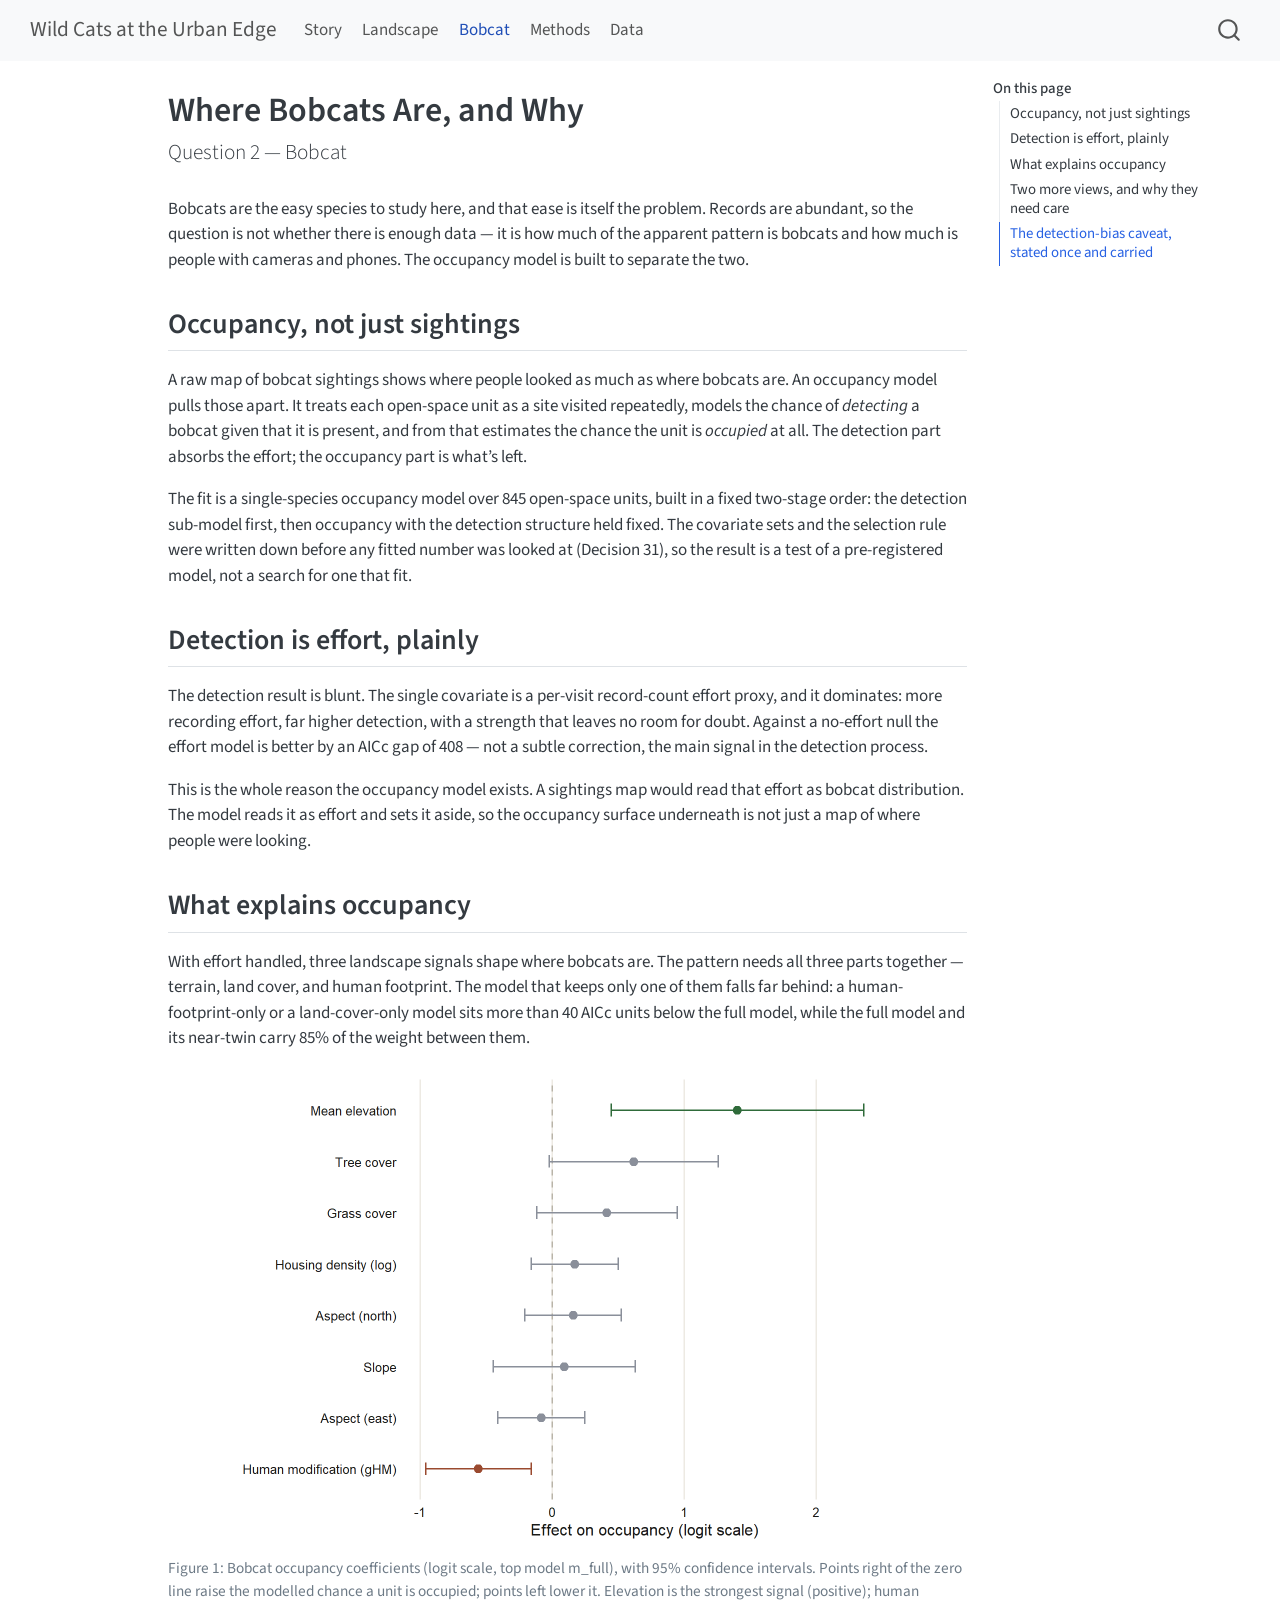
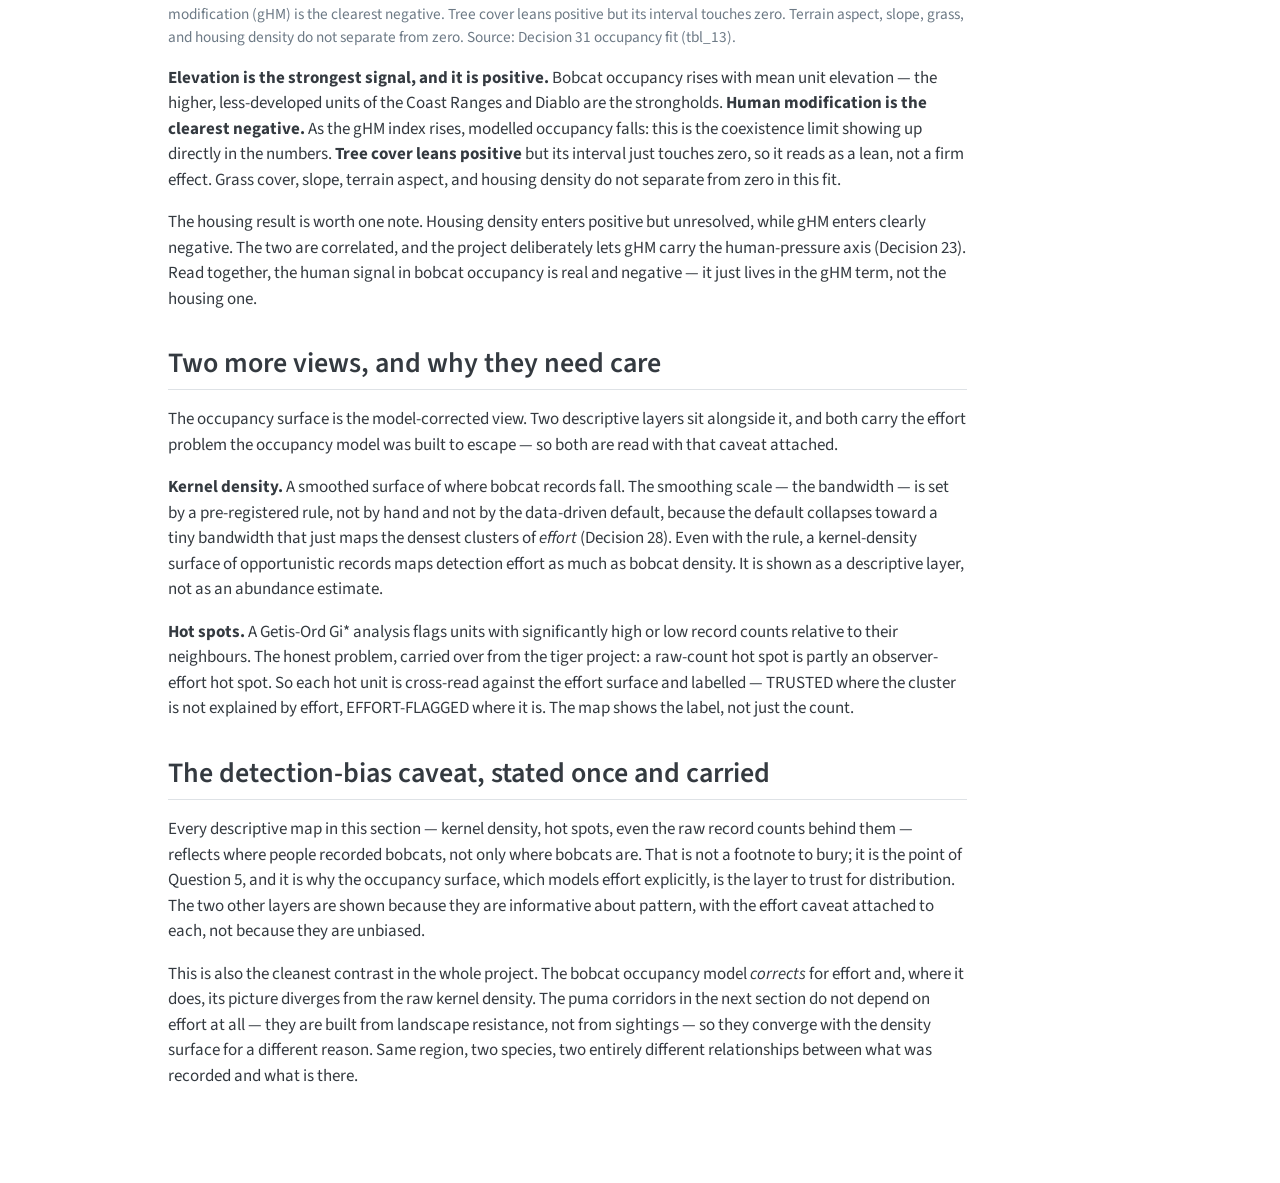
==== bobcat.html @ 411556c3 "Built site for gh-pages" ====
<!DOCTYPE html>
<html xmlns="http://www.w3.org/1999/xhtml" lang="en" xml:lang="en"><head>

<meta charset="utf-8">
<meta name="generator" content="quarto-1.10.18">

<meta name="viewport" content="width=device-width, initial-scale=1.0, user-scalable=yes">


<title>Where Bobcats Are, and Why – Wild Cats at the Urban Edge</title>
<style>
/* Default styles provided by pandoc.
** See https://pandoc.org/MANUAL.html#variables-for-html for config info.
*/
span.smallcaps{font-variant: small-caps;}
div.columns{display: flex; gap: 1.5em;}
div.column{flex: auto;}
@media screen {
div.columns{gap: min(4vw, 1.5em);}
div.column{overflow-x: auto;}
}
div.hanging-indent{margin-left: 1.5em; text-indent: -1.5em;}
ul.task-list{list-style: none;}
ul.task-list li input[type="checkbox"] {
  width: 0.8em;
  margin: 0 0.8em 0.2em -1em; /* quarto-specific, see https://github.com/quarto-dev/quarto-cli/issues/4556 */ 
  vertical-align: middle;
}
</style>


<script src="site_libs/quarto-nav/quarto-nav.js"></script>
<script src="site_libs/quarto-nav/headroom.min.js"></script>
<script src="site_libs/clipboard/clipboard.min.js"></script>
<script src="site_libs/quarto-search/autocomplete.umd.js"></script>
<script src="site_libs/quarto-search/fuse.min.js"></script>
<script src="site_libs/quarto-search/quarto-search.js"></script>
<meta name="quarto:offset" content="./">
<script src="site_libs/quarto-html/quarto.js" type="module"></script>
<script src="site_libs/quarto-html/tabsets/tabsets.js" type="module"></script>
<script src="site_libs/quarto-html/popper.min.js"></script>
<script src="site_libs/quarto-html/tippy.umd.min.js"></script>
<script src="site_libs/quarto-html/anchor.min.js"></script>
<link href="site_libs/quarto-html/tippy.css" rel="stylesheet">
<link href="site_libs/quarto-html/quarto-syntax-highlighting-64a204ab8560d761af7679ceaba22944.css" rel="stylesheet" id="quarto-text-highlighting-styles">
<script src="site_libs/bootstrap/bootstrap.min.js"></script>
<link href="site_libs/bootstrap/bootstrap-icons.css" rel="stylesheet">
<link href="site_libs/bootstrap/bootstrap-e3adbaa939bcd423dddc8c8a834270b4.min.css" rel="stylesheet" append-hash="true" id="quarto-bootstrap" data-mode="light">
<script id="quarto-search-options" type="application/json">{
  "location": "navbar",
  "copy-button": false,
  "collapse-after": 3,
  "panel-placement": "end",
  "type": "overlay",
  "limit": 50,
  "keyboard-shortcut": [
    "f",
    "/",
    "s"
  ],
  "show-item-context": false,
  "language": {
    "search-no-results-text": "No results",
    "search-matching-documents-text": "matching documents",
    "search-copy-link-title": "Copy link to search",
    "search-hide-matches-text": "Hide additional matches",
    "search-more-match-text": "more match in this document",
    "search-more-matches-text": "more matches in this document",
    "search-clear-button-title": "Clear",
    "search-text-placeholder": "",
    "search-detached-cancel-button-title": "Cancel",
    "search-submit-button-title": "Submit",
    "search-label": "Search"
  }
}</script>


<link rel="stylesheet" href="styles.css">
</head>

<body class="nav-fixed quarto-light">

<div id="quarto-search-results"></div>
  <header id="quarto-header" class="headroom fixed-top">
    <nav class="navbar navbar-expand-lg " data-bs-theme="dark">
      <div class="navbar-container container-fluid">
      <div class="navbar-brand-container mx-auto">
    <a class="navbar-brand" href="./index.html">
    <span class="navbar-title">Wild Cats at the Urban Edge</span>
    </a>
  </div>
            <div id="quarto-search" class="" title="Search"></div>
          <button class="navbar-toggler" type="button" data-bs-toggle="collapse" data-bs-target="#navbarCollapse" aria-controls="navbarCollapse" role="menu" aria-expanded="false" aria-label="Toggle navigation" onclick="if (window.quartoToggleHeadroom) { window.quartoToggleHeadroom(); }">
  <span class="navbar-toggler-icon"></span>
</button>
          <div class="collapse navbar-collapse" id="navbarCollapse">
            <ul class="navbar-nav navbar-nav-scroll me-auto">
  <li class="nav-item">
    <a class="nav-link" href="./index.html"> 
<span class="menu-text">Story</span></a>
  </li>  
  <li class="nav-item">
    <a class="nav-link" href="./landscape.html"> 
<span class="menu-text">Landscape</span></a>
  </li>  
  <li class="nav-item">
    <a class="nav-link active" href="./bobcat.html" aria-current="page"> 
<span class="menu-text">Bobcat</span></a>
  </li>  
  <li class="nav-item">
    <a class="nav-link" href="./methods.html"> 
<span class="menu-text">Methods</span></a>
  </li>  
  <li class="nav-item">
    <a class="nav-link" href="./data.html"> 
<span class="menu-text">Data</span></a>
  </li>  
</ul>
          </div> <!-- /navcollapse -->
            <div class="quarto-navbar-tools">
</div>
      </div> <!-- /container-fluid -->
    </nav>
</header>
<!-- content -->
<div id="quarto-content" class="quarto-container page-columns page-rows-contents page-layout-article page-navbar">
<!-- sidebar -->
<!-- margin-sidebar -->
    <div id="quarto-margin-sidebar" class="sidebar margin-sidebar">
        <nav id="TOC" role="doc-toc" class="toc-active">
    <h2 id="toc-title">On this page</h2>
   
  <ul>
  <li><a href="#occupancy-not-just-sightings" id="toc-occupancy-not-just-sightings" class="nav-link active" data-scroll-target="#occupancy-not-just-sightings">Occupancy, not just sightings</a></li>
  <li><a href="#detection-is-effort-plainly" id="toc-detection-is-effort-plainly" class="nav-link" data-scroll-target="#detection-is-effort-plainly">Detection is effort, plainly</a></li>
  <li><a href="#what-explains-occupancy" id="toc-what-explains-occupancy" class="nav-link" data-scroll-target="#what-explains-occupancy">What explains occupancy</a></li>
  <li><a href="#two-more-views-and-why-they-need-care" id="toc-two-more-views-and-why-they-need-care" class="nav-link" data-scroll-target="#two-more-views-and-why-they-need-care">Two more views, and why they need care</a></li>
  <li><a href="#the-detection-bias-caveat-stated-once-and-carried" id="toc-the-detection-bias-caveat-stated-once-and-carried" class="nav-link" data-scroll-target="#the-detection-bias-caveat-stated-once-and-carried">The detection-bias caveat, stated once and carried</a></li>
  </ul>
</nav>
    </div>
<!-- main -->
<main class="content" id="quarto-document-content">

<header id="title-block-header" class="quarto-title-block default">
<div class="quarto-title">
<h1 class="title">Where Bobcats Are, and Why</h1>
<p class="subtitle lead">Question 2 — Bobcat</p>
</div>



<div class="quarto-title-meta">

    
  
    
  </div>
  


</header>


<p>Bobcats are the easy species to study here, and that ease is itself the problem. Records are abundant, so the question is not whether there is enough data — it is how much of the apparent pattern is bobcats and how much is people with cameras and phones. The occupancy model is built to separate the two.</p>
<section id="occupancy-not-just-sightings" class="level2">
<h2 class="anchored" data-anchor-id="occupancy-not-just-sightings">Occupancy, not just sightings</h2>
<p>A raw map of bobcat sightings shows where people looked as much as where bobcats are. An occupancy model pulls those apart. It treats each open-space unit as a site visited repeatedly, models the chance of <em>detecting</em> a bobcat given that it is present, and from that estimates the chance the unit is <em>occupied</em> at all. The detection part absorbs the effort; the occupancy part is what’s left.</p>
<p>The fit is a single-species occupancy model over 845 open-space units, built in a fixed two-stage order: the detection sub-model first, then occupancy with the detection structure held fixed. The covariate sets and the selection rule were written down before any fitted number was looked at (Decision 31), so the result is a test of a pre-registered model, not a search for one that fit.</p>
</section>
<section id="detection-is-effort-plainly" class="level2">
<h2 class="anchored" data-anchor-id="detection-is-effort-plainly">Detection is effort, plainly</h2>
<p>The detection result is blunt. The single covariate is a per-visit record-count effort proxy, and it dominates: more recording effort, far higher detection, with a strength that leaves no room for doubt. Against a no-effort null the effort model is better by an AICc gap of 408 — not a subtle correction, the main signal in the detection process.</p>
<p>This is the whole reason the occupancy model exists. A sightings map would read that effort as bobcat distribution. The model reads it as effort and sets it aside, so the occupancy surface underneath is not just a map of where people were looking.</p>
</section>
<section id="what-explains-occupancy" class="level2">
<h2 class="anchored" data-anchor-id="what-explains-occupancy">What explains occupancy</h2>
<p>With effort handled, three landscape signals shape where bobcats are. The pattern needs all three parts together — terrain, land cover, and human footprint. The model that keeps only one of them falls far behind: a human-footprint-only or a land-cover-only model sits more than 40 AICc units below the full model, while the full model and its near-twin carry 85% of the weight between them.</p>
<div class="cell">
<div class="cell-output-display">
<div id="fig-bobc-coef" class="quarto-float quarto-figure quarto-figure-center anchored" alt="A coefficient plot with nine occupancy terms on the vertical axis and effect size on the logit horizontal axis, a dashed line at zero. Mean elevation sits well to the right at about +1.4 with an interval clear of zero. Human modification sits to the left at about -0.56 with an interval clear of zero. Tree cover is positive at about +0.62 with an interval just touching zero. Grass, northerly and easterly aspect, slope, and housing density all sit near zero with intervals crossing it.">
<figure class="quarto-float quarto-float-fig figure">
<div aria-describedby="fig-bobc-coef-caption-0ceaefa1-69ba-4598-a22c-09a6ac19f8ca">
<img src="bobcat_files/figure-html/fig-bobc-coef-1.png" class="img-fluid figure-img" alt="A coefficient plot with nine occupancy terms on the vertical axis and effect size on the logit horizontal axis, a dashed line at zero. Mean elevation sits well to the right at about +1.4 with an interval clear of zero. Human modification sits to the left at about -0.56 with an interval clear of zero. Tree cover is positive at about +0.62 with an interval just touching zero. Grass, northerly and easterly aspect, slope, and housing density all sit near zero with intervals crossing it." width="672">
</div>
<figcaption class="quarto-float-caption-bottom quarto-float-caption quarto-float-fig" id="fig-bobc-coef-caption-0ceaefa1-69ba-4598-a22c-09a6ac19f8ca">
Figure&nbsp;1: Bobcat occupancy coefficients (logit scale, top model m_full), with 95% confidence intervals. Points right of the zero line raise the modelled chance a unit is occupied; points left lower it. Elevation is the strongest signal (positive); human modification (gHM) is the clearest negative. Tree cover leans positive but its interval touches zero. Terrain aspect, slope, grass, and housing density do not separate from zero. Source: Decision 31 occupancy fit (tbl_13).
</figcaption>
</figure>
</div>
</div>
</div>
<p><strong>Elevation is the strongest signal, and it is positive.</strong> Bobcat occupancy rises with mean unit elevation — the higher, less-developed units of the Coast Ranges and Diablo are the strongholds. <strong>Human modification is the clearest negative.</strong> As the gHM index rises, modelled occupancy falls: this is the coexistence limit showing up directly in the numbers. <strong>Tree cover leans positive</strong> but its interval just touches zero, so it reads as a lean, not a firm effect. Grass cover, slope, terrain aspect, and housing density do not separate from zero in this fit.</p>
<p>The housing result is worth one note. Housing density enters positive but unresolved, while gHM enters clearly negative. The two are correlated, and the project deliberately lets gHM carry the human-pressure axis (Decision 23). Read together, the human signal in bobcat occupancy is real and negative — it just lives in the gHM term, not the housing one.</p>
</section>
<section id="two-more-views-and-why-they-need-care" class="level2">
<h2 class="anchored" data-anchor-id="two-more-views-and-why-they-need-care">Two more views, and why they need care</h2>
<p>The occupancy surface is the model-corrected view. Two descriptive layers sit alongside it, and both carry the effort problem the occupancy model was built to escape — so both are read with that caveat attached.</p>
<p><strong>Kernel density.</strong> A smoothed surface of where bobcat records fall. The smoothing scale — the bandwidth — is set by a pre-registered rule, not by hand and not by the data-driven default, because the default collapses toward a tiny bandwidth that just maps the densest clusters of <em>effort</em> (Decision 28). Even with the rule, a kernel-density surface of opportunistic records maps detection effort as much as bobcat density. It is shown as a descriptive layer, not as an abundance estimate.</p>
<p><strong>Hot spots.</strong> A Getis-Ord Gi* analysis flags units with significantly high or low record counts relative to their neighbours. The honest problem, carried over from the tiger project: a raw-count hot spot is partly an observer-effort hot spot. So each hot unit is cross-read against the effort surface and labelled — TRUSTED where the cluster is not explained by effort, EFFORT-FLAGGED where it is. The map shows the label, not just the count.</p>
</section>
<section id="the-detection-bias-caveat-stated-once-and-carried" class="level2">
<h2 class="anchored" data-anchor-id="the-detection-bias-caveat-stated-once-and-carried">The detection-bias caveat, stated once and carried</h2>
<p>Every descriptive map in this section — kernel density, hot spots, even the raw record counts behind them — reflects where people recorded bobcats, not only where bobcats are. That is not a footnote to bury; it is the point of Question 5, and it is why the occupancy surface, which models effort explicitly, is the layer to trust for distribution. The two other layers are shown because they are informative about pattern, with the effort caveat attached to each, not because they are unbiased.</p>
<p>This is also the cleanest contrast in the whole project. The bobcat occupancy model <em>corrects</em> for effort and, where it does, its picture diverges from the raw kernel density. The puma corridors in the next section do not depend on effort at all — they are built from landscape resistance, not from sightings — so they converge with the density surface for a different reason. Same region, two species, two entirely different relationships between what was recorded and what is there.</p>


</section>

</main> <!-- /main -->
<script id="quarto-html-after-body" type="application/javascript">
  window.document.addEventListener("DOMContentLoaded", function (event) {
    const icon = "";
    const anchorJS = new window.AnchorJS();
    anchorJS.options = {
      placement: 'right',
      icon: icon
    };
    anchorJS.add('.anchored');
    const isCodeAnnotation = (el) => {
      for (const clz of el.classList) {
        if (clz.startsWith('code-annotation-')) {                     
          return true;
        }
      }
      return false;
    }
    const onCopySuccess = function(e) {
      // button target
      const button = e.trigger;
      // don't keep focus
      button.blur();
      // flash "checked"
      button.classList.add('code-copy-button-checked');
      var currentTitle = button.getAttribute("title");
      button.setAttribute("title", "Copied!");
      let tooltip;
      if (window.bootstrap) {
        button.setAttribute("data-bs-toggle", "tooltip");
        button.setAttribute("data-bs-placement", "left");
        button.setAttribute("data-bs-title", "Copied!");
        tooltip = new bootstrap.Tooltip(button, 
          { trigger: "manual", 
            customClass: "code-copy-button-tooltip",
            offset: [0, -8]});
        tooltip.show();    
      }
      setTimeout(function() {
        if (tooltip) {
          tooltip.hide();
          button.removeAttribute("data-bs-title");
          button.removeAttribute("data-bs-toggle");
          button.removeAttribute("data-bs-placement");
        }
        button.setAttribute("title", currentTitle);
        button.classList.remove('code-copy-button-checked');
      }, 1000);
      // clear code selection
      e.clearSelection();
    }
    const getTextToCopy = function(trigger) {
      const outerScaffold = trigger.parentElement.cloneNode(true);
      const codeEl = outerScaffold.querySelector('code');
      for (const childEl of codeEl.children) {
        if (isCodeAnnotation(childEl)) {
          childEl.remove();
        }
      }
      return codeEl.innerText;
    }
    const clipboard = new window.ClipboardJS('.code-copy-button:not([data-in-quarto-modal])', {
      text: getTextToCopy
    });
    clipboard.on('success', onCopySuccess);
    if (window.document.getElementById('quarto-embedded-source-code-modal')) {
      const clipboardModal = new window.ClipboardJS('.code-copy-button[data-in-quarto-modal]', {
        text: getTextToCopy,
        container: window.document.getElementById('quarto-embedded-source-code-modal')
      });
      clipboardModal.on('success', onCopySuccess);
    }
      var localhostRegex = new RegExp(/^(?:http|https):\/\/localhost\:?[0-9]*\//);
      var mailtoRegex = new RegExp(/^mailto:/);
        var filterRegex = new RegExp("https:\/\/k-bsub\.github\.io\/bay-area-wildcats\/");
      var isInternal = (href) => {
          return filterRegex.test(href) || localhostRegex.test(href) || mailtoRegex.test(href);
      }
      // Inspect non-navigation links and adorn them if external
     var links = window.document.querySelectorAll('a[href]:not(.nav-link):not(.navbar-brand):not(.toc-action):not(.sidebar-link):not(.sidebar-item-toggle):not(.pagination-link):not(.no-external):not([aria-hidden]):not(.dropdown-item):not(.quarto-navigation-tool):not(.about-link)');
      for (var i=0; i<links.length; i++) {
        const link = links[i];
        if (!isInternal(link.href)) {
          // undo the damage that might have been done by quarto-nav.js in the case of
          // links that we want to consider external
          if (link.dataset.originalHref !== undefined) {
            link.href = link.dataset.originalHref;
          }
        }
      }
    function tippyHover(el, contentFn, onTriggerFn, onUntriggerFn) {
      const config = {
        allowHTML: true,
        maxWidth: 500,
        delay: 100,
        arrow: false,
        appendTo: function(el) {
            return el.parentElement;
        },
        interactive: true,
        interactiveBorder: 10,
        theme: 'quarto',
        placement: 'bottom-start',
      };
      if (contentFn) {
        config.content = contentFn;
      }
      if (onTriggerFn) {
        config.onTrigger = onTriggerFn;
      }
      if (onUntriggerFn) {
        config.onUntrigger = onUntriggerFn;
      }
      window.tippy(el, config); 
    }
    const noterefs = window.document.querySelectorAll('a[role="doc-noteref"]');
    for (var i=0; i<noterefs.length; i++) {
      const ref = noterefs[i];
      tippyHover(ref, function() {
        // use id or data attribute instead here
        let href = ref.getAttribute('data-footnote-href') || ref.getAttribute('href');
        try { href = new URL(href).hash; } catch {}
        const id = href.replace(/^#\/?/, "");
        const note = window.document.getElementById(id);
        if (note) {
          return note.innerHTML;
        } else {
          return "";
        }
      });
    }
    const xrefs = window.document.querySelectorAll('a.quarto-xref');
    const processXRef = (id, note) => {
      // Strip column container classes
      const stripColumnClz = (el) => {
        el.classList.remove("page-full", "page-columns");
        if (el.children) {
          for (const child of el.children) {
            stripColumnClz(child);
          }
        }
      }
      stripColumnClz(note)
      if (id === null || id.startsWith('sec-')) {
        // Special case sections, only their first couple elements
        const container = document.createElement("div");
        if (note.children && note.children.length > 2) {
          container.appendChild(note.children[0].cloneNode(true));
          for (let i = 1; i < note.children.length; i++) {
            const child = note.children[i];
            if (child.tagName === "P" && child.innerText === "") {
              continue;
            } else {
              container.appendChild(child.cloneNode(true));
              break;
            }
          }
          if (window.Quarto?.typesetMath) {
            window.Quarto.typesetMath(container);
          }
          return container.innerHTML
        } else {
          if (window.Quarto?.typesetMath) {
            window.Quarto.typesetMath(note);
          }
          return note.innerHTML;
        }
      } else {
        // Remove any anchor links if they are present
        const anchorLink = note.querySelector('a.anchorjs-link');
        if (anchorLink) {
          anchorLink.remove();
        }
        if (window.Quarto?.typesetMath) {
          window.Quarto.typesetMath(note);
        }
        if (note.classList.contains("callout")) {
          return note.outerHTML;
        } else {
          return note.innerHTML;
        }
      }
    }
    for (var i=0; i<xrefs.length; i++) {
      const xref = xrefs[i];
      tippyHover(xref, undefined, function(instance) {
        instance.disable();
        let url = xref.getAttribute('href');
        let hash = undefined; 
        if (url.startsWith('#')) {
          hash = url;
        } else {
          try { hash = new URL(url).hash; } catch {}
        }
        if (hash) {
          const id = hash.replace(/^#\/?/, "");
          const note = window.document.getElementById(id);
          if (note !== null) {
            try {
              const html = processXRef(id, note.cloneNode(true));
              instance.setContent(html);
            } finally {
              instance.enable();
              instance.show();
            }
          } else {
            // See if we can fetch this
            fetch(url.split('#')[0])
            .then(res => res.text())
            .then(html => {
              const parser = new DOMParser();
              const htmlDoc = parser.parseFromString(html, "text/html");
              const note = htmlDoc.getElementById(id);
              if (note !== null) {
                const html = processXRef(id, note);
                instance.setContent(html);
              } 
            }).finally(() => {
              instance.enable();
              instance.show();
            });
          }
        } else {
          // See if we can fetch a full url (with no hash to target)
          // This is a special case and we should probably do some content thinning / targeting
          fetch(url)
          .then(res => res.text())
          .then(html => {
            const parser = new DOMParser();
            const htmlDoc = parser.parseFromString(html, "text/html");
            const note = htmlDoc.querySelector('main.content');
            if (note !== null) {
              // This should only happen for chapter cross references
              // (since there is no id in the URL)
              // remove the first header
              if (note.children.length > 0 && note.children[0].tagName === "HEADER") {
                note.children[0].remove();
              }
              const html = processXRef(null, note);
              instance.setContent(html);
            } 
          }).finally(() => {
            instance.enable();
            instance.show();
          });
        }
      }, function(instance) {
      });
    }
        let selectedAnnoteEl;
        const selectorForAnnotation = ( cell, annotation) => {
          let cellAttr = 'data-code-cell="' + cell + '"';
          let lineAttr = 'data-code-annotation="' +  annotation + '"';
          const selector = 'span[' + cellAttr + '][' + lineAttr + ']';
          return selector;
        }
        const selectCodeLines = (annoteEl) => {
          const doc = window.document;
          const targetCell = annoteEl.getAttribute("data-target-cell");
          const targetAnnotation = annoteEl.getAttribute("data-target-annotation");
          const annoteSpan = window.document.querySelector(selectorForAnnotation(targetCell, targetAnnotation));
          const lines = annoteSpan.getAttribute("data-code-lines").split(",");
          const lineIds = lines.map((line) => {
            return targetCell + "-" + line;
          })
          let top = null;
          let height = null;
          let parent = null;
          if (lineIds.length > 0) {
              //compute the position of the single el (top and bottom and make a div)
              const el = window.document.getElementById(lineIds[0]);
              top = el.offsetTop;
              height = el.offsetHeight;
              parent = el.parentElement.parentElement;
            if (lineIds.length > 1) {
              const lastEl = window.document.getElementById(lineIds[lineIds.length - 1]);
              const bottom = lastEl.offsetTop + lastEl.offsetHeight;
              height = bottom - top;
            }
            if (top !== null && height !== null && parent !== null) {
              // cook up a div (if necessary) and position it 
              let div = window.document.getElementById("code-annotation-line-highlight");
              if (div === null) {
                div = window.document.createElement("div");
                div.setAttribute("id", "code-annotation-line-highlight");
                div.style.position = 'absolute';
                parent.appendChild(div);
              }
              div.style.top = top - 2 + "px";
              div.style.height = height + 4 + "px";
              div.style.left = 0;
              let gutterDiv = window.document.getElementById("code-annotation-line-highlight-gutter");
              if (gutterDiv === null) {
                gutterDiv = window.document.createElement("div");
                gutterDiv.setAttribute("id", "code-annotation-line-highlight-gutter");
                gutterDiv.style.position = 'absolute';
                const codeCell = window.document.getElementById(targetCell);
                const gutter = codeCell.querySelector('.code-annotation-gutter');
                gutter.appendChild(gutterDiv);
              }
              gutterDiv.style.top = top - 2 + "px";
              gutterDiv.style.height = height + 4 + "px";
            }
            selectedAnnoteEl = annoteEl;
          }
        };
        const unselectCodeLines = () => {
          const elementsIds = ["code-annotation-line-highlight", "code-annotation-line-highlight-gutter"];
          elementsIds.forEach((elId) => {
            const div = window.document.getElementById(elId);
            if (div) {
              div.remove();
            }
          });
          selectedAnnoteEl = undefined;
        };
          // Handle positioning of the toggle
      window.addEventListener(
        "resize",
        throttle(() => {
          elRect = undefined;
          if (selectedAnnoteEl) {
            selectCodeLines(selectedAnnoteEl);
          }
        }, 10)
      );
      function throttle(fn, ms) {
      let throttle = false;
      let timer;
        return (...args) => {
          if(!throttle) { // first call gets through
              fn.apply(this, args);
              throttle = true;
          } else { // all the others get throttled
              if(timer) clearTimeout(timer); // cancel #2
              timer = setTimeout(() => {
                fn.apply(this, args);
                timer = throttle = false;
              }, ms);
          }
        };
      }
        // Attach click handler to the DT
        const annoteDls = window.document.querySelectorAll('dt[data-target-cell]');
        for (const annoteDlNode of annoteDls) {
          annoteDlNode.addEventListener('click', (event) => {
            const clickedEl = event.target;
            if (clickedEl !== selectedAnnoteEl) {
              unselectCodeLines();
              const activeEl = window.document.querySelector('dt[data-target-cell].code-annotation-active');
              if (activeEl) {
                activeEl.classList.remove('code-annotation-active');
              }
              selectCodeLines(clickedEl);
              clickedEl.classList.add('code-annotation-active');
            } else {
              // Unselect the line
              unselectCodeLines();
              clickedEl.classList.remove('code-annotation-active');
            }
          });
        }
    const findCites = (el) => {
      const parentEl = el.parentElement;
      if (parentEl) {
        const cites = parentEl.dataset.cites;
        if (cites) {
          return {
            el,
            cites: cites.split(' ')
          };
        } else {
          return findCites(el.parentElement)
        }
      } else {
        return undefined;
      }
    };
    var bibliorefs = window.document.querySelectorAll('a[role="doc-biblioref"]');
    for (var i=0; i<bibliorefs.length; i++) {
      const ref = bibliorefs[i];
      const citeInfo = findCites(ref);
      if (citeInfo) {
        tippyHover(citeInfo.el, function() {
          var popup = window.document.createElement('div');
          citeInfo.cites.forEach(function(cite) {
            var citeDiv = window.document.createElement('div');
            citeDiv.classList.add('hanging-indent');
            citeDiv.classList.add('csl-entry');
            var biblioDiv = window.document.getElementById('ref-' + cite);
            if (biblioDiv) {
              citeDiv.innerHTML = biblioDiv.innerHTML;
            }
            popup.appendChild(citeDiv);
          });
          return popup.innerHTML;
        });
      }
    }
  });
  </script>
</div> <!-- /content -->




</body></html>
---- site_libs/quarto-html/tippy.css ----
.tippy-box[data-animation=fade][data-state=hidden]{opacity:0}[data-tippy-root]{max-width:calc(100vw - 10px)}.tippy-box{position:relative;background-color:#333;color:#fff;border-radius:4px;font-size:14px;line-height:1.4;white-space:normal;outline:0;transition-property:transform,visibility,opacity}.tippy-box[data-placement^=top]>.tippy-arrow{bottom:0}.tippy-box[data-placement^=top]>.tippy-arrow:before{bottom:-7px;left:0;border-width:8px 8px 0;border-top-color:initial;transform-origin:center top}.tippy-box[data-placement^=bottom]>.tippy-arrow{top:0}.tippy-box[data-placement^=bottom]>.tippy-arrow:before{top:-7px;left:0;border-width:0 8px 8px;border-bottom-color:initial;transform-origin:center bottom}.tippy-box[data-placement^=left]>.tippy-arrow{right:0}.tippy-box[data-placement^=left]>.tippy-arrow:before{border-width:8px 0 8px 8px;border-left-color:initial;right:-7px;transform-origin:center left}.tippy-box[data-placement^=right]>.tippy-arrow{left:0}.tippy-box[data-placement^=right]>.tippy-arrow:before{left:-7px;border-width:8px 8px 8px 0;border-right-color:initial;transform-origin:center right}.tippy-box[data-inertia][data-state=visible]{transition-timing-function:cubic-bezier(.54,1.5,.38,1.11)}.tippy-arrow{width:16px;height:16px;color:#333}.tippy-arrow:before{content:"";position:absolute;border-color:transparent;border-style:solid}.tippy-content{position:relative;padding:5px 9px;z-index:1}
---- site_libs/quarto-html/quarto-syntax-highlighting-64a204ab8560d761af7679ceaba22944.css ----
/* quarto syntax highlight colors */
:root {
  --quarto-hl-ot-color: #003B4F;
  --quarto-hl-at-color: #657422;
  --quarto-hl-ss-color: #20794D;
  --quarto-hl-an-color: #5E5E5E;
  --quarto-hl-fu-color: #4758AB;
  --quarto-hl-st-color: #20794D;
  --quarto-hl-cf-color: #003B4F;
  --quarto-hl-op-color: #5E5E5E;
  --quarto-hl-er-color: #AD0000;
  --quarto-hl-bn-color: #AD0000;
  --quarto-hl-al-color: #AD0000;
  --quarto-hl-va-color: #111111;
  --quarto-hl-bu-color: inherit;
  --quarto-hl-ex-color: inherit;
  --quarto-hl-pp-color: #AD0000;
  --quarto-hl-in-color: #5E5E5E;
  --quarto-hl-vs-color: #20794D;
  --quarto-hl-wa-color: #5E5E5E;
  --quarto-hl-do-color: #5E5E5E;
  --quarto-hl-im-color: #00769E;
  --quarto-hl-ch-color: #20794D;
  --quarto-hl-dt-color: #AD0000;
  --quarto-hl-fl-color: #AD0000;
  --quarto-hl-co-color: #5E5E5E;
  --quarto-hl-cv-color: #5E5E5E;
  --quarto-hl-cn-color: #8f5902;
  --quarto-hl-sc-color: #5E5E5E;
  --quarto-hl-dv-color: #AD0000;
  --quarto-hl-kw-color: #003B4F;
}

/* other quarto variables */
:root {
  --quarto-font-monospace: SFMono-Regular, Menlo, Monaco, Consolas, "Liberation Mono", "Courier New", monospace;
}

/* syntax highlight based on Pandoc's rules */
pre > code.sourceCode > span {
  color: #003B4F;
}

code.sourceCode > span {
  color: #003B4F;
}

div.sourceCode,
div.sourceCode pre.sourceCode {
  color: #003B4F;
}

/* Normal */
code span {
  color: #003B4F;
}

/* Alert */
code span.al {
  color: #AD0000;
  font-style: inherit;
}

/* Annotation */
code span.an {
  color: #5E5E5E;
  font-style: inherit;
}

/* Attribute */
code span.at {
  color: #657422;
  font-style: inherit;
}

/* BaseN */
code span.bn {
  color: #AD0000;
  font-style: inherit;
}

/* BuiltIn */
code span.bu {
  font-style: inherit;
}

/* ControlFlow */
code span.cf {
  color: #003B4F;
  font-weight: bold;
  font-style: inherit;
}

/* Char */
code span.ch {
  color: #20794D;
  font-style: inherit;
}

/* Constant */
code span.cn {
  color: #8f5902;
  font-style: inherit;
}

/* Comment */
code span.co {
  color: #5E5E5E;
  font-style: inherit;
}

/* CommentVar */
code span.cv {
  color: #5E5E5E;
  font-style: italic;
}

/* Documentation */
code span.do {
  color: #5E5E5E;
  font-style: italic;
}

/* DataType */
code span.dt {
  color: #AD0000;
  font-style: inherit;
}

/* DecVal */
code span.dv {
  color: #AD0000;
  font-style: inherit;
}

/* Error */
code span.er {
  color: #AD0000;
  font-style: inherit;
}

/* Extension */
code span.ex {
  font-style: inherit;
}

/* Float */
code span.fl {
  color: #AD0000;
  font-style: inherit;
}

/* Function */
code span.fu {
  color: #4758AB;
  font-style: inherit;
}

/* Import */
code span.im {
  color: #00769E;
  font-style: inherit;
}

/* Information */
code span.in {
  color: #5E5E5E;
  font-style: inherit;
}

/* Keyword */
code span.kw {
  color: #003B4F;
  font-weight: bold;
  font-style: inherit;
}

/* Operator */
code span.op {
  color: #5E5E5E;
  font-style: inherit;
}

/* Other */
code span.ot {
  color: #003B4F;
  font-style: inherit;
}

/* Preprocessor */
code span.pp {
  color: #AD0000;
  font-style: inherit;
}

/* SpecialChar */
code span.sc {
  color: #5E5E5E;
  font-style: inherit;
}

/* SpecialString */
code span.ss {
  color: #20794D;
  font-style: inherit;
}

/* String */
code span.st {
  color: #20794D;
  font-style: inherit;
}

/* Variable */
code span.va {
  color: #111111;
  font-style: inherit;
}

/* VerbatimString */
code span.vs {
  color: #20794D;
  font-style: inherit;
}

/* Warning */
code span.wa {
  color: #5E5E5E;
  font-style: italic;
}

.prevent-inlining {
  content: "</";
}

/*# sourceMappingURL=9d8d5bb603a83b8298b89080a598c93b.css.map */
---- styles.css ----
/* Wild Cats at the Urban Edge -- site styles. */
/* Placeholder; real theming added in Week 9. Kept non-empty so the */
/* css reference in _quarto.yml resolves during render. */
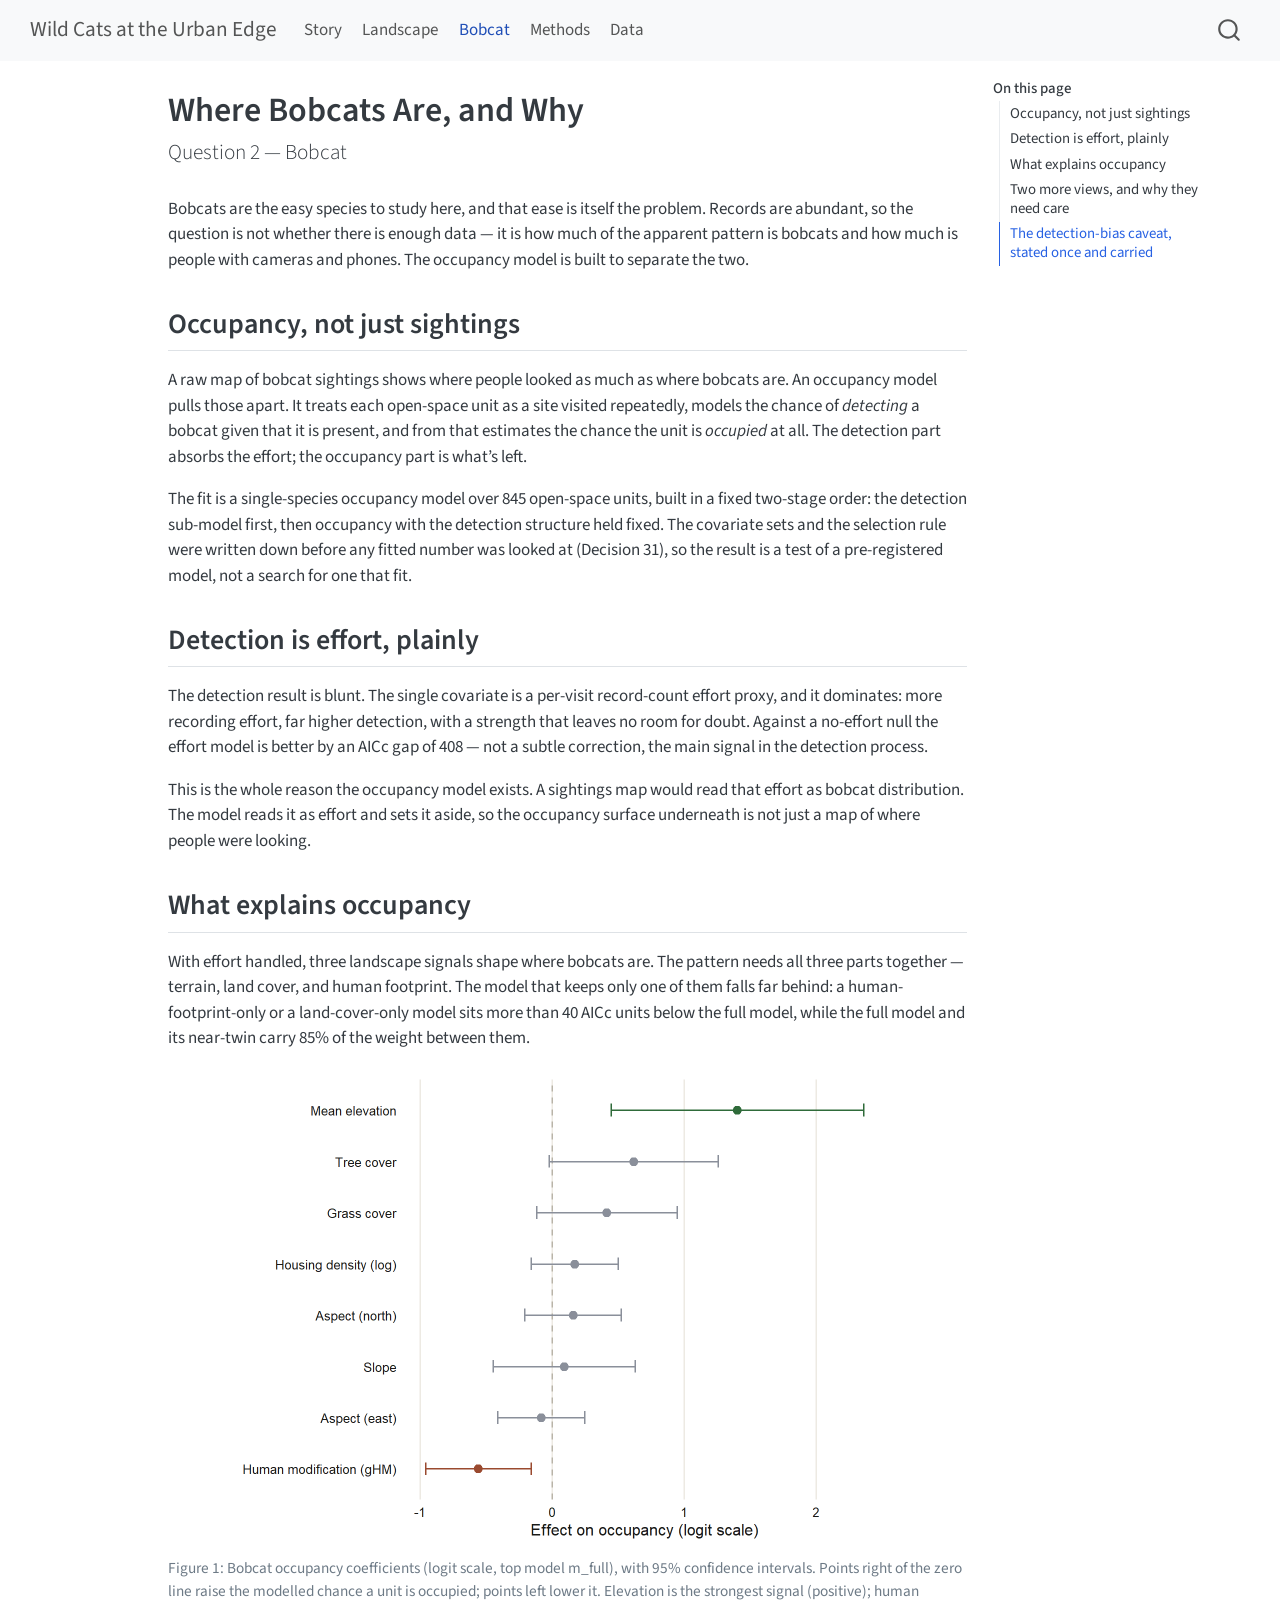
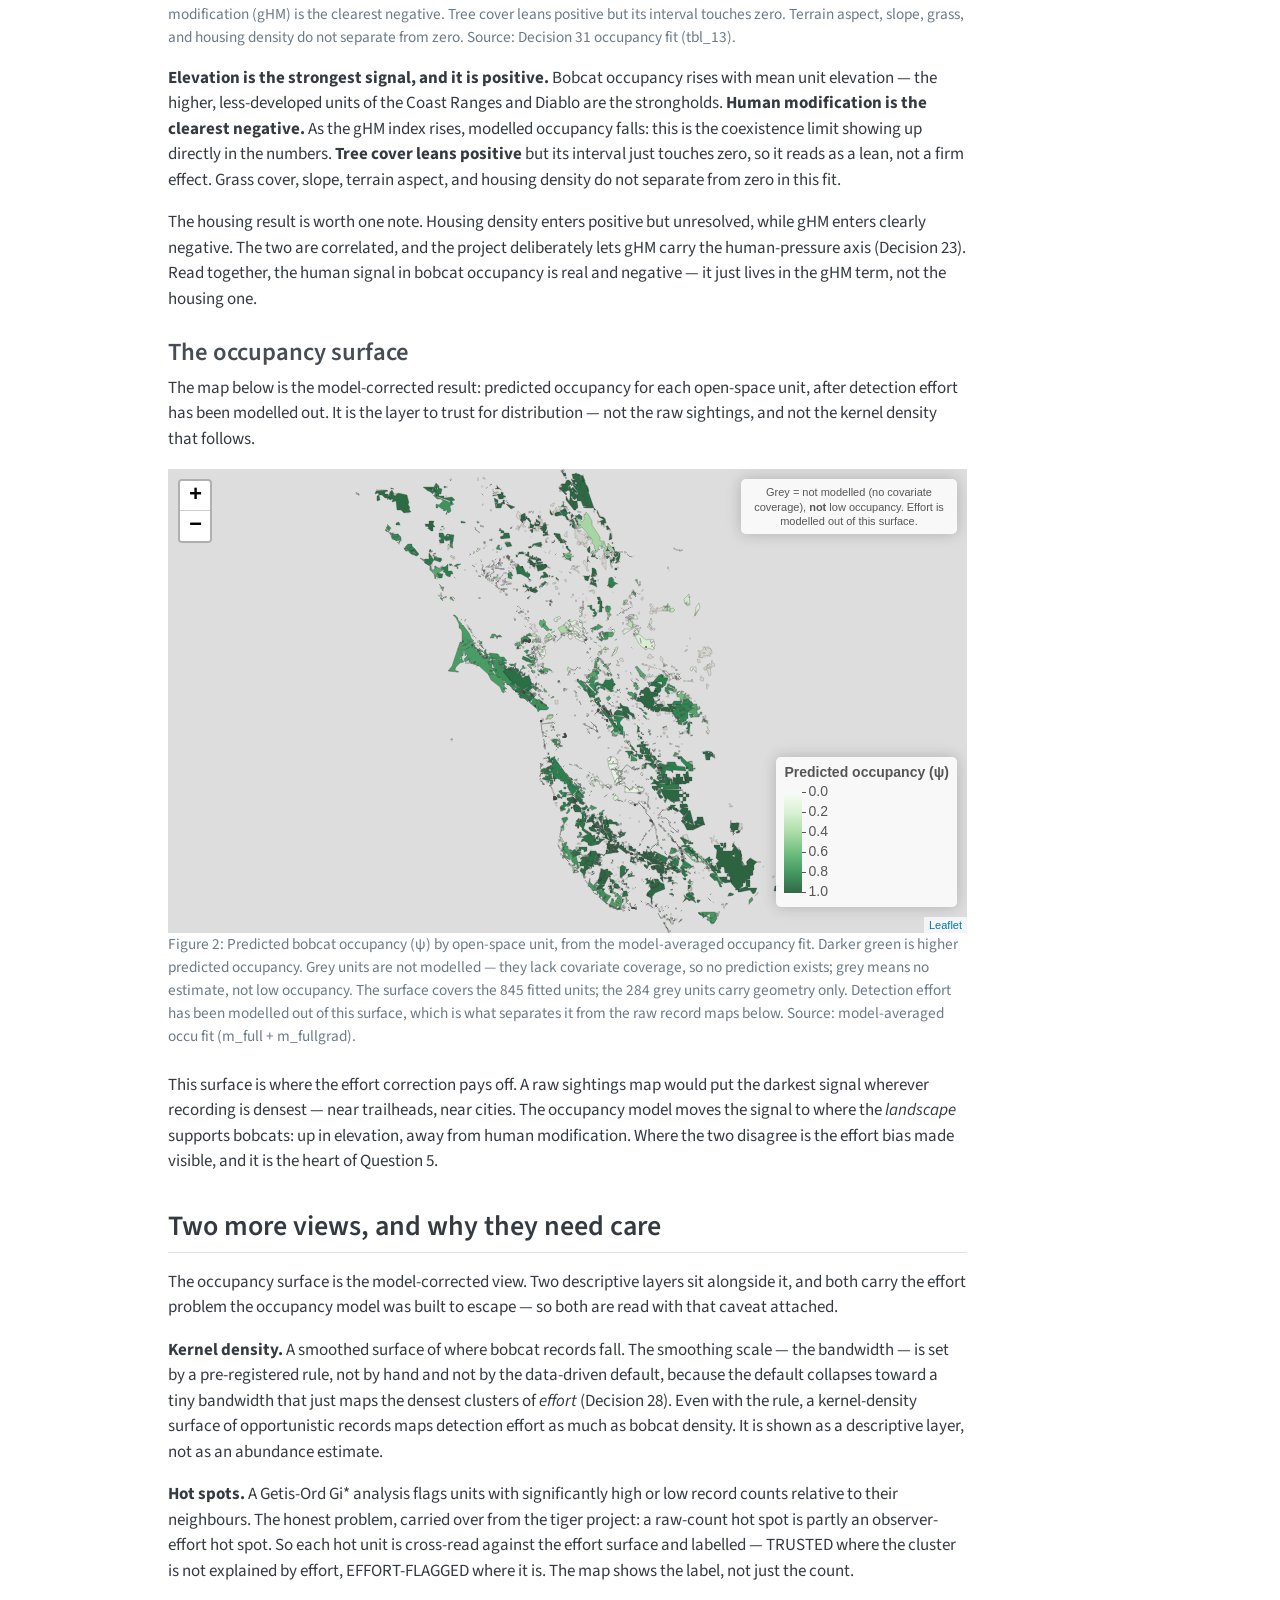
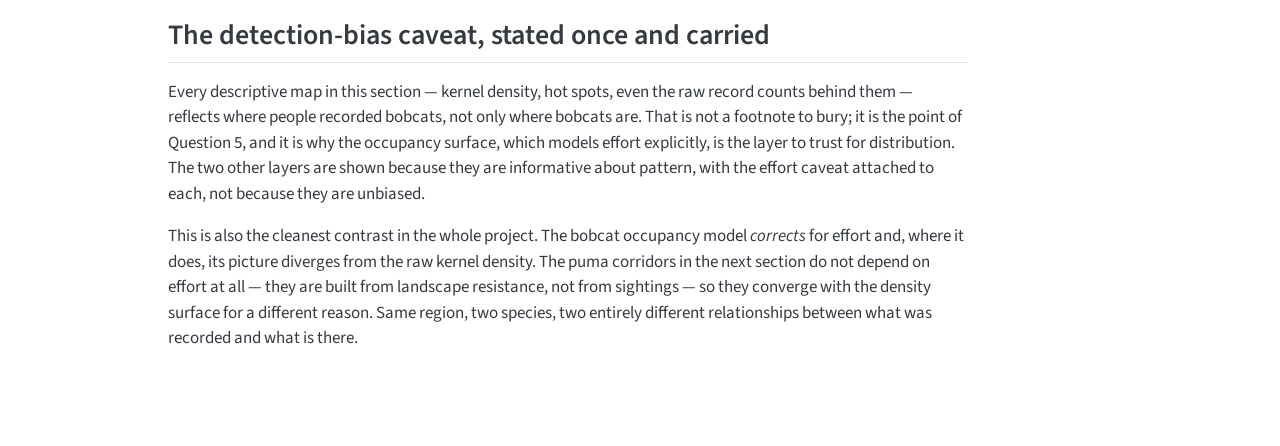
==== commit 908170df: "Built site for gh-pages" ====
--- a/bobcat.html
+++ b/bobcat.html
@@ -73,6 +73,18 @@
     "search-label": "Search"
   }
 }</script>
+<link href="site_libs/htmltools-fill-0.5.9/fill.css" rel="stylesheet">
+<script src="site_libs/htmlwidgets-1.6.4/htmlwidgets.js"></script>
+<script src="site_libs/jquery-3.6.0/jquery-3.6.0.min.js"></script>
+<link href="site_libs/leaflet-1.3.1/leaflet.css" rel="stylesheet">
+<script src="site_libs/leaflet-1.3.1/leaflet.js"></script>
+<link href="site_libs/leafletfix-1.0.0/leafletfix.css" rel="stylesheet">
+<script src="site_libs/proj4-2.6.2/proj4.min.js"></script>
+<script src="site_libs/Proj4Leaflet-1.0.1/proj4leaflet.js"></script>
+<link href="site_libs/rstudio_leaflet-1.3.1/rstudio_leaflet.css" rel="stylesheet">
+<script src="site_libs/leaflet-binding-2.2.3/leaflet.js"></script>
+<script src="site_libs/leaflet-providers-3.0.0/leaflet-providers.js"></script>
+<script src="site_libs/leaflet-providers-plugin-2.2.3/leaflet-providers-plugin.js"></script>
 
 
 <link rel="stylesheet" href="styles.css">
@@ -133,7 +145,10 @@
   <ul>
   <li><a href="#occupancy-not-just-sightings" id="toc-occupancy-not-just-sightings" class="nav-link active" data-scroll-target="#occupancy-not-just-sightings">Occupancy, not just sightings</a></li>
   <li><a href="#detection-is-effort-plainly" id="toc-detection-is-effort-plainly" class="nav-link" data-scroll-target="#detection-is-effort-plainly">Detection is effort, plainly</a></li>
-  <li><a href="#what-explains-occupancy" id="toc-what-explains-occupancy" class="nav-link" data-scroll-target="#what-explains-occupancy">What explains occupancy</a></li>
+  <li><a href="#what-explains-occupancy" id="toc-what-explains-occupancy" class="nav-link" data-scroll-target="#what-explains-occupancy">What explains occupancy</a>
+  <ul class="collapse">
+  <li><a href="#the-occupancy-surface" id="toc-the-occupancy-surface" class="nav-link" data-scroll-target="#the-occupancy-surface">The occupancy surface</a></li>
+  </ul></li>
   <li><a href="#two-more-views-and-why-they-need-care" id="toc-two-more-views-and-why-they-need-care" class="nav-link" data-scroll-target="#two-more-views-and-why-they-need-care">Two more views, and why they need care</a></li>
   <li><a href="#the-detection-bias-caveat-stated-once-and-carried" id="toc-the-detection-bias-caveat-stated-once-and-carried" class="nav-link" data-scroll-target="#the-detection-bias-caveat-stated-once-and-carried">The detection-bias caveat, stated once and carried</a></li>
   </ul>
@@ -192,6 +207,24 @@
 </div>
 <p><strong>Elevation is the strongest signal, and it is positive.</strong> Bobcat occupancy rises with mean unit elevation — the higher, less-developed units of the Coast Ranges and Diablo are the strongholds. <strong>Human modification is the clearest negative.</strong> As the gHM index rises, modelled occupancy falls: this is the coexistence limit showing up directly in the numbers. <strong>Tree cover leans positive</strong> but its interval just touches zero, so it reads as a lean, not a firm effect. Grass cover, slope, terrain aspect, and housing density do not separate from zero in this fit.</p>
 <p>The housing result is worth one note. Housing density enters positive but unresolved, while gHM enters clearly negative. The two are correlated, and the project deliberately lets gHM carry the human-pressure axis (Decision 23). Read together, the human signal in bobcat occupancy is real and negative — it just lives in the gHM term, not the housing one.</p>
+<section id="the-occupancy-surface" class="level3">
+<h3 class="anchored" data-anchor-id="the-occupancy-surface">The occupancy surface</h3>
+<p>The map below is the model-corrected result: predicted occupancy for each open-space unit, after detection effort has been modelled out. It is the layer to trust for distribution — not the raw sightings, and not the kernel density that follows.</p>
+<div class="cell">
+<div id="fig-bobc-psi" class="cell-output-display quarto-float quarto-figure quarto-figure-center anchored">
+<figure class="quarto-float quarto-float-fig figure">
+<div aria-describedby="fig-bobc-psi-caption-0ceaefa1-69ba-4598-a22c-09a6ac19f8ca">
+<div class="leaflet html-widget html-fill-item" id="htmlwidget-6f8099fe28aaadc619e6" style="width:100%;height:464px;"></div>
+<script type="application/json" data-for="htmlwidget-6f8099fe28aaadc619e6">{"x":{"options":{"minZoom":7,"crs":{"crsClass":"L.CRS.EPSG3857","code":null,"proj4def":null,"projectedBounds":null,"options":{}}},"calls":[{"method":"addProviderTiles","args":["CartoDB.Positron",null,null,{"errorTileUrl":"","noWrap":false,"detectRetina":false}]},{"method":"addPolygons","args":[[[[{"lng":[-121.980731382,-121.980695224,-121.981306356,-121.981632059,-121.981826308,-121.981996776,-121.981996106,-121.98774044,-121.987751662,-121.987015083,-121.984368065,-121.982466312,-121.981621578,-121.980918547,-121.980429292,-121.979904843,-121.979167007,-121.978485752,-121.978415041,-121.980731382],"lat":[37.69488893600002,37.69509474099998,37.69620082199999,37.69661797999996,37.69682033399997,37.697008421,37.69713232400002,37.69755256699997,37.69928011799998,37.69915272499998,37.69881682900002,37.69859600299996,37.69845600199999,37.698285968,37.69813206999999,37.69799744199996,37.69786549099997,37.69783864300001,37.69486768799997,37.69488893600002]}]],[[{"lng":[-121.6272144329999,-121.626334399,-121.6265731859999,-121.626593293,-121.6266130269999,-121.6266323879999,-121.626651373,-121.6266699669999,-121.6266881709999,-121.6267059739999,-121.626723378,-121.626740375,-121.6267569569999,-121.6267731199999,-121.62678886,-121.626804171,-121.626819053,-121.626833495,-121.626847494,-121.626861053,-121.6268741579999,-121.626886805,-121.626899002,-121.62691073,-121.626921997,-121.626932796,-121.62694312,-121.626952971,-121.626962344,-121.626971241,-121.6269796449999,-121.626987566,-121.626995002,-121.627001943,-121.6270083949999,-121.6270143499999,-121.627019808,-121.6270247689999,-121.627029228,-121.627033187,-121.627036642,-121.6270395949999,-121.627042044,-121.6270439839999,-121.627045423,-121.6270463539999,-121.62704678,-121.627046697,-121.627046109,-121.627045015,-121.627043412,-121.6270413079999,-121.627038694,-121.627035581,-121.6270319619999,-121.627027841,-121.6270232209999,-121.627018101,-121.627012478,-121.627006363,-121.6269997549999,-121.626992654,-121.6269850600001,-121.62697698,-121.626968418,-121.626959368,-121.62694984,-121.626939835,-121.626929358,-121.6269184080001,-121.626906992,-121.626895109,-121.626882768,-121.6268699699999,-121.6268567199999,-121.6268430169999,-121.626828875,-121.6268049649999,-121.6260640530789,-121.626606738558,-121.6247069801058,-121.6227330312856,-121.622663960599,-121.6217161359764,-121.6195034116402,-121.619501825,-121.621840966,-121.623231521,-121.6240023199999,-121.626606902,-121.6272144329999],"lat":[37.77509360800014,37.77734808700014,37.77754369600002,37.777560313,37.77757720800002,37.7775943720001,37.77761180500005,37.7776294930001,37.77764744100009,37.77766563400015,37.777684073,37.77770275400011,37.77772166000003,37.77774079700003,37.77776015500005,37.77777972900004,37.77779951000008,37.77781949600012,37.77783967800012,37.77786005100005,37.77788060800006,37.77790134400001,37.77792225200005,37.77794332700008,37.77796455700011,37.77798594299999,37.77800747600005,37.77802914800002,37.77805095400001,37.77807288500004,37.77809493600016,37.77811710200002,37.77813937100004,37.7781617410001,37.77818420599999,37.77820675400007,37.77822938200006,37.77825208400007,37.77827484900005,37.77829767300005,37.77832054900004,37.77834346800009,37.77836642500004,37.77838941100001,37.77841242200007,37.7784354500001,37.77845848700016,37.7784815260001,37.77850456200009,37.77852758200004,37.77855058900011,37.77857356700014,37.778596512,37.77861941800005,37.7786422790001,37.77866508500004,37.77868782900006,37.77871050600003,37.77873311200005,37.77875563200008,37.77877806700013,37.77880040500005,37.77882264400001,37.77884477100004,37.77886678700007,37.77888867800005,37.77891043900006,37.77893206700001,37.77895355200008,37.77897489000001,37.77899607100012,37.77901709400011,37.77903794500001,37.77905862600008,37.77907912300007,37.77909943600007,37.77911955500002,37.77915180200003,37.7800877002026,37.77935516528718,37.77906542304167,37.77715372081648,37.77719865070466,37.77781516976738,37.7786202218671,37.77848416200007,37.7776006400001,37.7766781000001,37.77617444700004,37.77493991000008,37.77509360800014]}],[{"lng":[-121.609002620098,-121.6091136158449,-121.6092216023205,-121.6093263521726,-121.6094278654035,-121.6095261362243,-121.6096209392085,-121.6097120431375,-121.6097994441468,-121.60988325591,-121.6099629100285,-121.6100387398078,-121.6100618737659,-121.6100862427639,-121.6101117369851,-121.610138462386,-121.6101663110804,-121.6101952792072,-121.610225255018,-121.6102563502613,-121.610288449327,-121.6103214385356,-121.6103555452451,-121.6103904284173,-121.6104260861206,-121.6104626339646,-121.6104999544068,-121.6105379356979,-121.6105765759056,-121.6106159906392,-121.6106557232487,-121.6106962265186,-121.6107370476611,-121.6107784140336,-121.6108200963438,-121.6108620945898,-121.6109044107016,-121.6109470427455,-121.6109897633606,-121.6110326842926,-121.6110755820441,-121.6111185683608,-121.611161527629,-121.6112044637109,-121.6112471453814,-121.6112898038617,-121.6113322079263,-121.6113742458261,-121.6158064325434,-121.6159126461576,-121.6114805540098,-121.6114220844742,-121.6113632391022,-121.6113040178974,-121.6112446482238,-121.611185014473,-121.6111253478733,-121.6110656445643,-121.6110060220942,-121.6109464766029,-121.6108871237062,-121.6108279634082,-121.6107692230725,-121.6107107890229,-121.6106528905546,-121.6105955257395,-121.6105386965124,-121.6104826302364,-121.6104272132345,-121.6103726728695,-121.6103188973953,-121.6102661141741,-121.610214323208,-121.6101636401098,-121.6101140648812,-121.6100655975236,-121.6100183517181,-121.6099724450069,-121.6099278754598,-121.6098846430776,-121.6098429790804,-121.6098027697886,-121.609764015202,-121.609726944609,-121.6096915580086,-121.6096577436509,-121.6096257269626,-121.6095585452205,-121.609487991862,-121.6094139551442,-121.6093365506808,-121.6092558940845,-121.6091720990366,-121.6090851713281,-121.6089953363865,-121.6089025980704,-121.6088070719854,-121.6087089854848,-121.6086082248872,-121.6085051370082,-121.6083996081638,-121.6082919774515,-121.6081822506491,-121.6080705394968,-121.607957073268,-121.6078418538801,-121.607724994999,-121.6076068395721,-121.6074872739088,-121.6073665253501,-121.6074854377851,-121.6076219502738,-121.6077569465841,-121.6078906579425,-121.608022623875,-121.6081528482538,-121.6082810979552,-121.6084073729925,-121.6085314479535,-121.6086530897092,-121.6087723001985,-121.6088888501474,-121.609002620098],"lat":[37.78038089362724,37.78045047766442,37.78052289102269,37.78059813676385,37.78067621489632,37.78075685560249,37.7808401518865,37.78092592692717,37.781014000849,37.78110437213243,37.78119704842275,37.78129166537741,37.78132050411745,37.78134860651387,37.78137615397753,37.78140278521203,37.78142877157031,37.7814539331675,37.78147836147254,37.78150196501495,37.78152465537985,37.78154643409401,37.78156729810107,37.78158725198377,37.78160620579948,37.78162424796144,37.78164120011298,37.78165715372325,37.78167201884988,37.78168588390592,37.78169866506112,37.78171026626067,37.78172078355865,37.78173021389792,37.78173847039289,37.78174555304299,37.78175155179002,37.78175637669155,37.78176003080418,37.78176242265742,37.78176373519188,37.78176387693727,37.78176275947992,37.78176056270402,37.78175710978287,37.78175257754321,37.7817467891588,37.78173983610057,37.78094897829928,37.78132406198257,37.78211501211648,37.7821246153291,37.78213260414474,37.78213897856286,37.78214373552544,37.78214678661894,37.78214830866985,37.78214812179408,37.78214640434703,37.78214297644506,37.78213792650167,37.78213125451736,37.78212295743577,37.78211303678582,37.78210157945357,37.78208849549797,37.7820738748616,37.78205771448943,37.7820400159102,37.78202077606935,37.78200008643773,37.78197794396084,37.78195434863998,37.78192938889082,37.78190306471465,37.78187537611301,37.78184632155945,37.78181607941201,37.78178455973036,37.78175176251586,37.78171786459919,37.78168286750932,37.78164677124767,37.78160966270316,37.78157154187737,37.78153250024091,37.78149244479878,37.78140868749946,37.78132677481227,37.78124679820017,37.78116884607192,37.78109300683611,37.78101927895947,37.78094793226139,37.78087887373985,37.78081228327255,37.78074824926814,37.78068676866751,37.7806278429906,37.78057173747826,37.78051845365059,37.78046789698147,37.78042033729125,37.78037568310651,37.78033402131251,37.78029544184636,37.78025994317761,37.7802276106679,37.78019844583834,37.78017244563475,37.77979973288592,37.7798291201668,37.77986203638544,37.77989865838008,37.7799387224314,37.77998240842918,37.78002944960495,37.78007984596491,37.78013369050958,37.78019071647218,37.78025101380227,37.78031449561784,37.78038089362724]}],[{"lng":[-121.6175334268999,-121.6175374712905,-121.6175421958328,-121.6175474849056,-121.6175534521908,-121.6175597585836,-121.617566856871,-121.6175744060082,-121.6175824021159,-121.6175910803169,-121.6176002054886,-121.6176097815109,-121.6176200338076,-121.6176284070631,-121.6176105027595,-121.6175911302921,-121.6175715382212,-121.617552073411,-121.6175323928761,-121.6175128357216,-121.6174932921447,-121.6174737582657,-121.6174542360239,-121.6174349547221,-121.6174155694352,-121.6173965348901,-121.6173775139201,-121.617358731949,-121.617340073355,-121.6173216518197,-121.6173035849035,-121.6172856413636,-121.6172679348814,-121.6172508065027,-121.6172338034386,-121.6172172647955,-121.6175304204178,-121.6175273048123,-121.6175248732338,-121.6175230100614,-121.6175217172353,-121.6175211084371,-121.6175210661064,-121.6175215941228,-121.6175228042285,-121.6175245808027,-121.6175269238456,-121.6175298352972,-121.6175334268999],"lat":[37.78321914123585,37.78323267180947,37.7832461032331,37.78325934709962,37.78327240187411,37.78328536210245,37.783298131704,37.7833107152828,37.7833229329549,37.7833351414182,37.78334698397477,37.78335864050806,37.78337001800666,37.78337863186337,37.7833762645033,37.78337436680089,37.78337283193208,37.78337192511823,37.78337156102148,37.78337164509603,37.78337235876034,37.7833735221306,37.78337522514871,37.78337755468738,37.78338033546658,37.78338356134844,37.78338741681996,37.78339180887067,37.78339664909304,37.78340193595283,37.78340784779937,37.78341420781793,37.7834210144743,37.78342826316525,37.78343604997034,37.78344428034503,37.7830533707595,37.78306708795796,37.7830808858903,37.78309467614942,37.78310854867709,37.7831225019388,37.78313635758549,37.78315029550072,37.78316422420819,37.78317805530046,37.78319178877772,37.78320551458178,37.78321914123585]}],[{"lng":[-121.6178128708381,-121.6177957634492,-121.6177782129762,-121.617774889041,-121.6177481249057,-121.6177366977438,-121.6177256038701,-121.6177148471645,-121.6177045374289,-121.6176945629213,-121.6176849236417,-121.617675735212,-121.617666995692,-121.6176587050816,-121.6176508653207,-121.6176433627274,-121.6176364227251,-121.6176298218301,-121.6176237835257,-121.6176183116916,-121.6176131789643,-121.617608610767,-121.6176044953576,-121.6176009464176,-121.6175978483254,-121.6175953186418,-121.6175932436852,-121.617591735197,-121.6175907951168,-121.617590307823,-121.6175902771949,-121.6175909267156,-121.6175919192202,-121.6175934820713,-121.6175956133288,-121.6175982012509,-121.6176013595186,-121.6176049744505,-121.6176091597277,-121.6176138036083,-121.6176189041524,-121.617624576981,-121.6176307084124,-121.6176371828256,-121.6176442314625,-121.6198378538602,-121.6196104311484,-121.6178821711328,-121.617893088851,-121.6178778674741,-121.6178622010739,-121.6178460896503,-121.6178296468851,-121.6178128708381],"lat":[37.78343219148031,37.78342459524245,37.78341754479262,37.78341633011846,37.78339860789981,37.78339075502691,37.7833825377811,37.78337413604612,37.78336536840355,37.78335632633021,37.78334700982619,37.78333750729856,37.78332772880564,37.78331767434741,37.78330743386596,37.7832970088961,37.78328630642645,37.7832755094103,37.78326443489464,37.78325326276322,37.78324199608546,37.7832305418503,37.78321899153419,37.78320734360252,37.78319550964821,37.78318366802032,37.78317182025354,37.78315987487127,37.78314792181547,37.78313587267906,37.78312390734562,37.7831118428621,37.78309986371637,37.7830879668388,37.78307606228771,37.7830642415396,37.78305250305964,37.78304084838255,37.78302927597358,37.78301787730923,37.78300656244758,37.78299541979569,37.78298445088817,37.78297356731804,37.78296294589915,37.78441427493045,37.78463066339538,37.78348712592193,37.7834766321828,37.78346685125786,37.78345752617999,37.78344865694896,37.78344024202976,37.78343219148031]}],[{"lng":[-121.6173846743184,-121.6174001731076,-121.617415795275,-121.6174316545031,-121.6174475214885,-121.6174635137925,-121.6174796275364,-121.617495750978,-121.6175118841175,-121.6175281425771,-121.6175442951135,-121.6175604573489,-121.6175766292833,-121.6175926972353,-121.6176086592653,-121.6176246329351,-121.6176403889412,-121.6176560390261,-121.6176715851298,-121.6176867979487,-121.6177020224089,-121.6177169135847,-121.6177315851584,-121.61774603907,-121.6177602733797,-121.6177741763458,-121.6177877421483,-121.6178009804874,-121.6178139972851,-121.6178265651775,-121.6178377083352,-121.6195660823283,-121.6183656709265,-121.6170054097997,-121.6170174848067,-121.6170321474001,-121.617046461182,-121.6170606515815,-121.6170743794853,-121.6170879859455,-121.6171012435939,-121.617114150491,-121.6171265968313,-121.6171388080435,-121.6171505567595,-121.6171619586026,-121.6171728979495,-121.6171834884843,-121.6171936204015,-121.6172032898226,-121.617212498687,-121.6172212489343,-121.6172294249411,-121.6172372540756,-121.6172445109094,-121.6172511935033,-121.6172574194202,-121.6172631867208,-121.6172683817215,-121.6172730044228,-121.6172770567639,-121.6172806504898,-121.6172835621119,-121.6172860170587,-121.6172879016466,-121.617289215876,-121.6172899616864,-121.6172901390784,-121.6172897480521,-121.6172887886079,-121.6172872626855,-121.6172852781504,-121.6172826153934,-121.6172793880986,-121.6172757060708,-121.6172713438826,-121.6172665289014,-121.6172611493833,-121.617255319012,-121.6172489221647,-121.6172419607813,-121.6172345504846,-121.6172265756521,-121.6172181499672,-121.6172092753695,-121.6171998362363,-121.6171900638133,-121.617179726855,-121.6171690566069,-121.6171579374463,-121.6171464830566,-121.6171344680105,-121.6171222314185,-121.6171095497927,-121.6170970955358,-121.6170848628305,-121.6170730771038,-121.617061740295,-121.6170507367817,-121.6170400685031,-121.6170299628254,-121.6170201923823,-121.6170108727961,-121.6170020001883,-121.6169935784371,-121.6169857212254,-121.6169783129309,-121.6169713574317,-121.6169648508494,-121.6169590244279,-121.616953535179,-121.6169487241514,-121.6169443659181,-121.6169404604788,-121.616937235199,-121.6169344627129,-121.6169322586418,-121.6169306210466,-121.6169294362443,-121.616928935478,-121.6169288875039,-121.6169295216264,-121.6169306143576,-121.6169321598803,-121.6169343874987,-121.6169371893467,-121.6169404439853,-121.6169442728532,-121.6169485564502,-121.6169534123369,-121.6169588424521,-121.6169647272957,-121.6169711824894,-121.6169781001674,-121.6169855881948,-121.6169934230848,-121.6170018322021,-121.6171332748894,-121.6171422543172,-121.6171515806068,-121.6171614811226,-121.6171717284999,-121.6171824383605,-121.6171936087647,-121.6172051260305,-121.6172169920972,-121.6172293187076,-121.6172419960583,-121.6172550222102,-121.6172682815416,-121.6172818916137,-121.6172958504871,-121.6173100464195,-121.617324475532,-121.6173392573251,-121.6173541605562,-121.6173692989074,-121.6173846743184],"lat":[37.78347162019974,37.78346790223915,37.78346463245132,37.78346180930144,37.7834593459168,37.78345742064649,37.78345585360678,37.78345473627407,37.78345406864835,37.78345393913686,37.78345417092524,37.78345485242048,37.78345598362272,37.7834575660667,37.78345950981063,37.78346199320334,37.78346492937268,37.78346822684207,37.7834719755532,37.78347608863412,37.78348074136405,37.78348575846398,37.783491138399,37.78349697111103,37.78350316665841,37.78350981651793,37.78351665086423,37.78352411940639,37.78353186084244,37.78353987824231,37.78352929149658,37.78467282807338,37.78581571676204,37.78491568736183,37.78491138588243,37.78490578993009,37.78489983881119,37.78489343951563,37.78488668658785,37.78487957542539,37.78487210909678,37.7848641976602,37.78485602253382,37.78484749070734,37.78483860524942,37.78482945456777,37.78481995025485,37.78481009077665,37.78480005755102,37.78478967069463,37.78477902014929,37.78476819585699,37.78475710941039,37.78474575774075,37.78473423385891,37.78472244782301,37.78471057798238,37.7846985343955,37.78468631859652,37.78467393058568,37.78466146030491,37.78464881627795,37.78463618145734,37.78462346283247,37.7846106619379,37.78459777877353,37.78458490328117,37.78457203546095,37.78455917531287,37.78454632283681,37.78453356797472,37.78452063936662,37.78450789984856,37.78449534788619,37.78448280206133,37.78447035538458,37.78445800478718,37.78444584174524,37.78443386472419,37.78442198531672,37.78441029346433,37.78439887757457,37.78438764923984,37.78437660692563,37.78436584057371,37.78435526177654,37.78434504734883,37.78433502047572,37.78432535797189,37.78431597142986,37.78430685931517,37.78429811463804,37.78428964285382,37.78428162691448,37.78427360790538,37.78426531600095,37.78425665819111,37.78424772441774,37.78423842627329,37.7842288536998,37.78421900362906,37.78420887912939,37.78419856860858,37.78418789218311,37.78417702973675,37.78416597973548,37.78415465377162,37.78414323172893,37.78413153372399,37.78411973657208,37.78410775493397,37.78409558420738,37.78408331740234,37.78407095451887,37.78405849248902,37.7840459343809,37.78403336860225,37.78402070521135,37.78400794574224,37.78399526701051,37.78398249220062,37.78396970818627,37.78395709791928,37.78394439157405,37.7839316760243,37.78391922262965,37.78390667315674,37.78389438583877,37.78388209238433,37.78386997114288,37.78385811205628,37.78384624683291,37.78383446388057,37.78382303455876,37.78381168750762,37.78380060567928,37.78378978600507,37.78362570981609,37.78361497240247,37.78360450021091,37.78359429017261,37.78358434535607,37.78357475416874,37.78356542666865,37.78355636439011,37.78354765727468,37.78353921384619,37.78353121552238,37.78352357236154,37.78351619595603,37.78350926465492,37.78350268851639,37.78349655901651,37.78349069627157,37.78348536857256,37.78348039910453,37.78347578633306,37.78347162019974]}],[{"lng":[-121.6205936975505,-121.6208871469989,-121.6202603639237,-121.619966917721,-121.6205936975505],"lat":[37.78442339774753,37.78492082057966,37.78515367793059,37.78465625356692,37.78442339774753]}],[{"lng":[-121.6193623979999,-121.619328643,-121.6192947329999,-121.6192606699999,-121.6192264749999,-121.619192145,-121.619157694,-121.619123146,-121.619088497,-121.619053764,-121.6190189549999,-121.618984077,-121.618949146,-121.618914174,-121.618879165,-121.618844137,-121.6181298789999,-121.614115999,-121.614115505,-121.6141152962313,-121.6179156202727,-121.6180413883578,-121.6180412269333,-121.6186544257393,-121.6187472244071,-121.6188085042727,-121.6188696335617,-121.6189306180945,-121.6189914539845,-121.6190520236563,-121.6191123348726,-121.6191721524864,-121.6192314842614,-121.6192833106631,-121.6192903263103,-121.6193484512536,-121.6194059786023,-121.6212889985743,-121.6217799857465,-121.6218332199641,-121.6218830123502,-121.6219292492264,-121.621971936437,-121.6220109564153,-121.6220463188974,-121.6220640305814,-121.6220777887414,-121.6221056069477,-121.6221296540069,-121.6221497122864,-121.622165772073,-121.6221783036849,-121.6221867309266,-121.6221911791699,-121.6221918699627,-121.622188581785,-121.6221814302807,-121.6221704193543,-121.6221550923363,-121.6221363664972,-121.6221135577983,-121.6220870131412,-121.6220565032247,-121.6220224886324,-121.6219846302688,-121.6219684727055,-121.6219603959959,-121.6219517547618,-121.6219423216363,-121.6219322141933,-121.6219215422269,-121.6219101939985,-121.6218981753434,-121.6218855921656,-121.6218723346714,-121.6218585145997,-121.6218441377853,-121.6218291983935,-121.6218138139976,-121.6217977572307,-121.6217812554595,-121.6217641950007,-121.6217469169041,-121.6217290820644,-121.6217108002751,-121.6216920793151,-121.6216730231438,-121.6216625846212,-121.6216537532229,-121.6216340402409,-121.6216141115642,-121.6216096448593,-121.6216052898932,-121.6216010447213,-121.6215969132328,-121.6215926641721,-121.6215886405334,-121.6215847266889,-121.6215808128446,-121.6215771224779,-121.6215734301667,-121.6215698495944,-121.6215664944442,-121.6215631392942,-121.621560005677,-121.6215568720602,-121.62155396581,-121.6215512830372,-121.6215484865814,-121.6215460272863,-121.6215435679914,-121.621541336063,-121.6215393295566,-121.6215372093671,-121.6215354243938,-121.6215338687313,-121.6215324267521,-121.6215310965117,-121.6215299936377,-121.6215288907637,-121.6215281269946,-121.6215274788532,-121.621526940506,-121.6215266314695,-121.6215265497992,-121.6215264681289,-121.6215263864586,-121.6215268732036,-121.6215272462656,-121.6215279584321,-121.6215287901153,-121.6215297315923,-121.6215305613306,-121.6215321887947,-121.6215334771542,-121.621535218301,-121.6215369613922,-121.6215388181662,-121.6215409061951,-121.6215431059624,-121.6215454233015,-121.6215479660618,-121.6215506302831,-121.6215534042981,-121.6215562978296,-121.6215593030992,-121.6215625396235,-121.6215657780924,-121.6215691321884,-121.6215727155947,-121.6215763009454,-121.6215800019233,-121.6215838185286,-121.6215877527058,-121.6221203104706,-121.6221155269387,-121.6222127767909,-121.6225621455529,-121.6235680908381,-121.6235727703859,-121.6235783652232,-121.6235848714556,-121.6235921773481,-121.6236002848469,-121.623609421314,-121.6236191300769,-121.6236296423916,-121.6236409563105,-121.6236533011427,-121.623666222163,-121.6236797193711,-121.6236942474913,-121.6237094654797,-121.6237252616023,-121.6237418651681,-121.6237589312397,-121.6237768047542,-121.6237952564026,-121.6240070736363,-121.6240662350156,-121.6241231974398,-121.6241781921652,-121.624230768366,-121.6242811534048,-121.6243292316554,-121.6243748952832,-121.6244180306112,-121.6256136656179,-121.624577342,-121.6245475499999,-121.6245257849999,-121.624503424,-121.6244804799999,-121.624456954,-121.624432858,-121.624408197,-121.6243829799999,-121.6243572109999,-121.624330903,-121.624304061,-121.624276694,-121.6242488079999,-121.624220419,-121.624191521,-121.6241621399999,-121.6241322719999,-121.623913112,-121.623895377,-121.623885966,-121.6238767099999,-121.623867615,-121.623858677,-121.623849908,-121.623841302,-121.623832865,-121.623824603,-121.6238165119999,-121.623808599,-121.623800864,-121.623793311,-121.6237859459999,-121.623778762,-121.623771767,-121.623764964,-121.6237583519999,-121.623751936,-121.623745718,-121.623739696,-121.6237338749999,-121.623728252,-121.623722839,-121.6237176269999,-121.6237126209999,-121.623707826,-121.623703241,-121.623698867,-121.623694705,-121.623690759,-121.623687024,-121.623683509,-121.623680209,-121.623677127,-121.623674267,-121.623671627,-121.623669204,-121.623667004,-121.623665028,-121.623663275,-121.6236617429999,-121.623660437,-121.6236593569999,-121.623658497,-121.623657866,-121.623657454,-121.623657277,-121.623657317,-121.623657587,-121.623658081,-121.623660504,-121.6236604129999,-121.62365994,-121.6236591859999,-121.623658149,-121.623656824,-121.623655222,-121.623653336,-121.623651173,-121.623648722,-121.623645993,-121.623642987,-121.623639704,-121.623636143,-121.623632304,-121.623628191,-121.623623804,-121.623619146,-121.623614214,-121.623609017,-121.6236035529999,-121.6235978179999,-121.623591822,-121.623585562,-121.623579041,-121.6235722619999,-121.623565226,-121.623557939,-121.623550395,-121.6235426,-121.623534561,-121.623526277,-121.623517747,-121.6235089789999,-121.623499974,-121.623490735,-121.6234812629999,-121.623471564,-121.6234616369999,-121.623451487,-121.623441117,-121.623430534,-121.623419734,-121.6234087229999,-121.623397506,-121.623386086,-121.623374467,-121.623362655,-121.623350646,-121.623338445,-121.623326064,-121.623313498,-121.623300759,-121.6232878409999,-121.6232747539999,-121.623261502,-121.623248091,-121.6232463099999,-121.623246307,-121.623245584,-121.623477879,-121.624577265,-121.6258792329999,-121.626597551,-121.6265175519999,-121.626591996,-121.626541529,-121.626532468,-121.626496307,-121.626616474,-121.6266948649999,-121.623256232,-121.623250347,-121.6232470699999,-121.624901499,-121.6249470739999,-121.623243549,-121.623158765,-121.6227168229999,-121.622356075,-121.621773217,-121.622262172,-121.621954728,-121.6206012819999,-121.6198511469999,-121.6194553949999,-121.62050823,-121.62077574,-121.6194987959999,-121.619462595,-121.6194293839999,-121.6193959799999,-121.6193623979999],"lat":[37.78764124000006,37.78764871200004,37.78765572500005,37.78766226000004,37.78766832300003,37.78767391399998,37.78767902500009,37.78768366000006,37.78768781400007,37.78769149200006,37.78769468700003,37.78769739299997,37.78769962300007,37.78770136400007,37.78770262400013,37.78770339600005,37.78770788900005,37.78769017600006,37.78754695800007,37.78748659932567,37.78747846540631,37.7874781167423,37.78757078598084,37.78757141121491,37.78757150716293,37.78757076929136,37.7875683240302,37.78756444120492,37.78755894093226,37.78755164486497,37.78754291277043,37.78753238795453,37.78752043018502,37.78750848384114,37.78750685957911,37.78749167921015,37.78747515736827,37.7874710170742,37.78677926601543,37.78670099302609,37.78662132710814,37.78654026980485,37.78645809094549,37.78637461218911,37.78629028324827,37.78624164065908,37.78620474743704,37.78611863127276,37.78603166647165,37.78594430582293,37.78585609961981,37.7857677612416,37.78567893861771,37.78559016986068,37.78550118206729,37.78541224814116,37.78532345648458,37.78523498698041,37.78514675584191,37.78505911052241,37.78497197031246,37.78488560041814,37.78479991397301,37.78471517464386,37.78463147698591,37.78463628407354,37.78462037908251,37.7846046616685,37.7845891349092,37.78457397714924,37.78455900696594,37.78454431583984,37.78453017359598,37.78451621892836,37.78450263325897,37.78448932510733,37.7844765642982,37.78446408100635,37.78445205357627,37.78444048508524,37.78442937245553,37.78441871722578,37.7844085147797,37.78439885967487,37.78438957048882,37.7843810069885,37.78437271792638,37.78436854073187,37.78436506153059,37.7843579509366,37.78435138306688,37.78434991405923,37.784348353571,37.78434661166062,37.78434486821156,37.7843429464174,37.78434093160429,37.78433873536898,37.7843365391336,37.7843341599375,37.7843316907996,37.78432913018127,37.78432647654414,37.78432382290687,37.78432089636738,37.78431796982774,37.78431504021105,37.78431192763382,37.78430881659506,37.78430552105735,37.78430222551955,37.78429892690477,37.78429553527125,37.78429214517622,37.78428848064048,37.78428490296957,37.78428132376023,37.78427765307062,37.78427397930412,37.7842703055376,37.78426653721395,37.78426285729368,37.78425899595144,37.78425522147405,37.7842514439198,37.78424766636555,37.78424388881138,37.78424010356482,37.78423631985681,37.78423244159168,37.78422883161341,37.78422504021319,37.78422134029316,37.78421771954574,37.78421419335545,37.7842105710696,37.78420703872551,37.78420350484278,37.78420014776689,37.78419669921058,37.78419342899937,37.78419006576942,37.78418706076797,37.78418387434452,37.78418095620785,37.78417794659087,37.78417511378037,37.78417237091152,37.78416971644592,37.78416714884505,37.78416467118577,37.78416228192972,37.78415998107675,37.78415785856878,37.78387507788798,37.78386947465613,37.78381795588133,37.78375645556748,37.78321615603464,37.78319593976839,37.78317598100408,37.78315609985811,37.78313638781243,37.78311693480866,37.78309773776581,37.78307871290362,37.78306003702455,37.78304162018666,37.78302354925049,37.78300583037761,37.78298846356789,37.7829714426592,37.78295477227257,37.78293854389002,37.78292284437208,37.78290749845645,37.78289268140482,37.78287830635628,37.7827192509769,37.78267337507524,37.78262572958695,37.7825764913167,37.78252584631451,37.78247379150162,37.78242023848008,37.78236545861905,37.78230945346233,37.78069563544035,37.78241242800006,37.78245132100007,37.78247842500011,37.78250523000013,37.78253171900009,37.78255788500014,37.78258372300006,37.78260922400004,37.78263437800008,37.78265918000007,37.78268362000005,37.78270769400004,37.78273139100001,37.78275470300012,37.78277763000008,37.78280015800007,37.78282228100007,37.78284400000006,37.78299591500012,37.78300848500007,37.78301549800015,37.78302264000008,37.78302990600005,37.78303730000011,37.78304481500007,37.78305244800003,37.78306020500006,37.7830680750001,37.7830760590001,37.78308415200006,37.78309235300011,37.78310066200004,37.78310907300003,37.78311758500006,37.78312619500012,37.78313490100002,37.783143704,37.78315258900011,37.78316156600004,37.78317062700007,37.78317977100007,37.78318899500004,37.78319829400008,37.78320766600004,37.78321710900012,37.78322662200004,37.78323619600009,37.78324583700003,37.78325553400007,37.78326528600005,37.78327509300004,37.78328495100001,37.78329485400007,37.783304801,37.78331479300007,37.78332482100007,37.78333488500003,37.78334498000005,37.78335510100005,37.78336525200019,37.78337542300003,37.78338561500007,37.78339582600005,37.78340604500003,37.78341627900002,37.78342652000008,37.78343676100005,37.78344700700008,37.78345724900007,37.78346748700004,37.78370132500009,37.78372706600001,37.78373995500008,37.78375283200005,37.78376569900001,37.78377854900006,37.78379137900007,37.78380418500014,37.78381696300001,37.78382970900007,37.78384241800006,37.78385508600015,37.78386771300006,37.783880293,37.78389282099997,37.78390529400006,37.78391770300007,37.7839300580001,37.78394234300006,37.78395455999996,37.78396669900003,37.78397876200007,37.78399074500003,37.78400264100001,37.7840144480001,37.78402616600007,37.78403778500002,37.78404930700002,37.78406072500008,37.78407203900008,37.78408324400006,37.78409433100008,37.78410530500004,37.78411616000005,37.78412688900005,37.78413749400006,37.78414796800016,37.78415831100009,37.78416851600007,37.78417858200005,37.7841885050001,37.78419828800001,37.78420791799996,37.78421739700008,37.78422672400009,37.78423589400006,37.784244903,37.78425375200005,37.78426243299998,37.78427094800007,37.78427929500004,37.78428746700006,37.78429546300004,37.78430328200006,37.78431092100003,37.78431837800006,37.784325649,37.78848588500009,37.78849367900006,37.79019016500006,37.79046144000007,37.79080996800012,37.79146294000003,37.7930969550001,37.79347181800006,37.79444868700008,37.79514788200004,37.79527342500009,37.79593674400012,37.79817056700005,37.79962779700008,37.80046403000006,37.79814143900009,37.79684797300006,37.79641118300004,37.79496777800005,37.79494413700012,37.7949429590001,37.79347075800011,37.792791815,37.7918201360001,37.79146957500009,37.79123092700004,37.7901803410001,37.79022459999999,37.78912228700008,37.78854730500001,37.78760415900008,37.78760577000007,37.78761602600009,37.78762489100009,37.78763330000007,37.78764124000006]}],[{"lng":[-121.589103596,-121.587165441,-121.586751682,-121.586751359,-121.587689711,-121.589278084,-121.590998702,-121.591750965,-121.595294573,-121.596442957,-121.597428832,-121.597369801,-121.597731138,-121.597734855,-121.597731155,-121.597747931,-121.595386572,-121.594727201,-121.592141244,-121.591183465,-121.589103596],"lat":[37.76609515000003,37.76578065899996,37.76560210100003,37.76468046999999,37.764815784,37.76448405799999,37.76434038700004,37.764626763,37.764956218,37.764566571,37.76547007499999,37.76550877600003,37.76598986699994,37.76598994699997,37.76598993300001,37.76601226899998,37.76599946500001,37.76586467200003,37.76562024499997,37.76606489900003,37.76609515000003]}],[{"lng":[-121.6008396345787,-121.6008503583769,-121.6008619857621,-121.6008741738126,-121.6008871517834,-121.6009009177554,-121.6009152443935,-121.6009303571136,-121.6009460324199,-121.6009624899694,-121.6009793964374,-121.600997088988,-121.6010152227786,-121.6014722768901,-121.6016418712041,-121.6016468319242,-121.6016519043927,-121.6016572022783,-121.6016624963233,-121.6016680138648,-121.6016736431547,-121.601679268604,-121.6016851175496,-121.6016910763233,-121.6016970331767,-121.6017030998579,-121.6017092782874,-121.6017154509557,-121.6017734093057,-121.601830602729,-121.6018872585656,-121.6019431494813,-121.6019981598891,-121.6020521818856,-121.6021055487955,-121.6021578078669,-121.6022090708494,-121.6022591123282,-121.6023081577209,-121.6020782793855,-121.6020392499219,-121.6019993322583,-121.6019585283148,-121.6019169498384,-121.6018744870007,-121.601831363297,-121.6017875825673,-121.6017431428893,-121.601698046182,-121.6016525197815,-121.6016063363482,-121.6015878182796,-121.6015696296977,-121.6015516588546,-121.6015339038301,-121.6015163665448,-121.6014990489194,-121.6014822881201,-121.6014657431404,-121.6014495334104,-121.6014336550894,-121.6014182218465,-121.6014031219335,-121.6013884670987,-121.6007617046231,-121.6007339828218,-121.6007072686938,-121.6006813368222,-121.6006564107045,-121.6006323824303,-121.6006094754967,-121.600587466406,-121.6005665824934,-121.6005469374262,-121.6005281902001,-121.6005105700692,-121.6004941907003,-121.6004789384247,-121.6004648151606,-121.600452048242,-121.6004404122513,-121.6004299033497,-121.6004207584655,-121.6004128581733,-121.6004060888039,-121.6004007951962,-121.6003965226792,-121.6003938376689,-121.6003922912515,-121.6007728028942,-121.6007737877336,-121.6007756819112,-121.6007783736798,-121.6007818592016,-121.6007862521443,-121.6007914369217,-121.6007975291214,-121.60080429949,-121.600811861695,-121.600820443072,-121.6008295851129,-121.6008396345787],"lat":[37.77369631899099,37.77371398931999,37.77373137767108,37.77374839865825,37.77376513918564,37.77378150931114,37.77379751207201,37.77381305448829,37.77382831948164,37.77384294424555,37.77385729310504,37.77387118161871,37.77388443445896,37.77420832765788,37.774328596682,37.77433194914052,37.77433521013708,37.77433837815223,37.77434136628289,37.77434417148981,37.77434688523478,37.77434941909524,37.77435177003208,37.77435393956471,37.77435601915485,37.77435791734094,37.77435972406499,37.77436126096232,37.77437587058939,37.77439192990042,37.77440943585712,37.77442839149974,37.77444870840714,37.774470657927,37.77449387573206,37.77451845784566,37.77454431280692,37.77457153359951,37.77460002724261,37.77484079632948,37.77481810653612,37.77479641825253,37.77477582142002,37.77475622457564,37.77473780912273,37.7747203921364,37.77470415350022,37.77468900327153,37.77467503139158,37.77466223482052,37.77465061659692,37.7746460058871,37.7746408509632,37.77463524328701,37.77462909291646,37.77462248979381,37.77461552386122,37.77460801067637,37.7745999547976,37.77459162453198,37.77458283999542,37.77457359966883,37.77456399501361,37.77455393456857,37.77410977254217,37.77408945034682,37.77406839493995,37.77404669930139,37.77402418051038,37.77400110991237,37.7739773045865,37.77395294745482,37.77392803548084,37.77390256714634,37.77387654700767,37.77385006197039,37.77382311051647,37.77379569416492,37.77376790285818,37.77373973355989,37.77371127924948,37.77368236004293,37.77365342261452,37.77362419865631,37.77359468968729,37.77356507103639,37.77353534877769,37.773505425377,37.77347557673437,37.77346833394722,37.77348784379599,37.77350734149481,37.77352691850427,37.77354639494024,37.77356576928393,37.77358495311181,37.77360403484705,37.77362292758509,37.7736416298069,37.77366013847484,37.77367827977953,37.77369631899099]}],[{"lng":[-121.6004314635199,-121.6004487905933,-121.600467468261,-121.6004872749452,-121.6005082029706,-121.6005304854311,-121.6005537774853,-121.6005781947211,-121.6006037313813,-121.6006302776367,-121.6006577198193,-121.6006861677588,-121.6007156214552,-121.6013423840007,-121.6013587688317,-121.6013757143317,-121.6013929893224,-121.6014107113128,-121.6014288764627,-121.6014474847716,-121.6014664264109,-121.6014856975398,-121.6015052962378,-121.6015252263452,-121.6015453722721,-121.6015658476874,-121.6015864233323,-121.601630437481,-121.6016739044229,-121.6017170534181,-121.6017593180434,-121.6018010373871,-121.6018422095299,-121.6018826109763,-121.6019224613829,-121.6019612000876,-121.6019992760061,-121.6020365773905,-121.6018066973115,-121.601779298222,-121.6017515715792,-121.6017230646251,-121.6016940085392,-121.6016643975594,-121.6016343491958,-121.6016037478574,-121.6015727110541,-121.6015412349441,-121.6015094351166,-121.6014774252399,-121.6014443885047,-121.6014119009222,-121.6013797370748,-121.601348122382,-121.6013169470154,-121.6012863188851,-121.6012561300828,-121.6012266060276,-121.6011977486401,-121.6011694423315,-121.601141914441,-121.6011150551394,-121.6010888625069,-121.6004622170874,-121.6004231753705,-121.6003854765969,-121.6003491207663,-121.6003139961291,-121.60028044369,-121.600248008775,-121.6002171479755,-121.6001877457035,-121.600159921382,-121.6001336711724,-121.6001089989104,-121.600086018262,-121.6000645038083,-121.6000446828831,-121.6000266691518,-121.6000101254459,-121.599995618183,-121.5999826946084,-121.5999715839729,-121.599962170688,-121.599954460506,-121.5999487925078,-121.5999448276066,-121.5999426775484,-121.6003230775295,-121.6003247778821,-121.6003277285762,-121.6003321550293,-121.6003378299085,-121.6003449786313,-121.6003533738645,-121.6003631273582,-121.6003741273655,-121.600386597385,-121.6004001964154,-121.6004151537122,-121.6004314635199],"lat":[37.77384608054417,37.77387481870185,37.77390290904046,37.77393062442286,37.77395760507981,37.77398411780023,37.77400998725458,37.77403530186598,37.77405979180727,37.77408363848062,37.77410684340408,37.77412922517389,37.77415078378961,37.77459494605657,37.77460615296518,37.77461699250646,37.77462728783451,37.77463721731428,37.77464660106118,37.77465543907513,37.77466391275934,37.77467184222963,37.77467913754372,37.77468597858554,37.77469227693247,37.77469803106477,37.77470315407922,37.7747143514717,37.77472654580928,37.77473982399547,37.77475428357103,37.77476983003562,37.77478637344774,37.77480409673172,37.77482263708037,37.77484236186187,37.77486299517148,37.77488462847177,37.77512539703545,37.77510956914883,37.77509437540954,37.77507991183839,37.77506635527982,37.77505343590692,37.77504133208394,37.77502995538799,37.77501948418349,37.7750097385858,37.77500080701719,37.77499268795805,37.77498440268049,37.77497521037612,37.77496520402563,37.77495429064897,37.77494265164999,37.77493001568327,37.77491665409498,37.77490247390499,37.77488756505571,37.77487183912481,37.77485529307436,37.7748381083082,37.77482019488487,37.77437620966066,37.77434758164127,37.77431794602505,37.77428730281324,37.77425574346761,37.77422326343424,37.77418986878754,37.77415564339766,37.77412049884184,37.77408470342949,37.77404807727729,37.77401080027058,37.77397287089231,37.77393438212171,37.77389533092347,37.77385571578031,37.77381572113148,37.77377524944539,37.7737343967369,37.77369324991272,37.77365172054901,37.77361007847293,37.77356822918847,37.77352626719208,37.77348410102371,37.77347695112497,37.77350868703495,37.77354040624339,37.77357201577117,37.77360351865492,37.77363482191561,37.77366592858964,37.77369674721636,37.7737273692558,37.77375761178666,37.77378747936376,37.77381705889186,37.77384608054417]}],[{"lng":[-121.595724330607,-121.5957291085464,-121.5957206705014,-121.595720912,-121.595724330607],"lat":[37.77896586644483,37.77951945939453,37.77952092979109,37.77948431200001,37.77896586644483]}],[{"lng":[-121.6073661999068,-121.6073656835617,-121.6073650516119,-121.6073643059849,-121.607363448608,-121.607362473699,-121.60736138704,-121.6073601847763,-121.6073589805851,-121.607357664644,-121.6073562330981,-121.6073546859475,-121.6073530251195,-121.6073513623639,-121.6073495859311,-121.6073665253501,-121.6073669184228,-121.6073671978183,-121.607367365464,-121.6073674175051,-121.6073674695462,-121.6073672942329,-121.6073670052423,-121.6073667162518,-121.6073661999068],"lat":[37.7801944021596,37.78019683821887,37.78019918586108,37.78020153502828,37.78020397566259,37.78020623793773,37.78020859167998,37.78021085700519,37.7802130323883,37.78021529923848,37.78021747767169,37.78021956768778,37.78022165922887,37.78022366082792,37.78022566395191,37.78017244563475,37.78017486949396,37.7801772948782,37.7801798117294,37.78018224016355,37.78018466859778,37.78018710008198,37.7801895330912,37.7801919661004,37.7801944021596]}],[{"lng":[-121.6083634268843,-121.6084668902798,-121.6085681361996,-121.6086670529005,-121.6087632954953,-121.6088570913439,-121.6089480974854,-121.6090361983136,-121.6091215075075,-121.6092037938509,-121.6092829417338,-121.6093588374746,-121.60943147721,-121.6095008609352,-121.6095666456778,-121.6096000593105,-121.609635158868,-121.6096720561007,-121.6097105236512,-121.6097507869491,-121.6097926186359,-121.6098360167819,-121.6098809813872,-121.6099272850923,-121.6099750377151,-121.6100241275061,-121.6100745506028,-121.6101260835055,-121.6101788341002,-121.6102326925669,-121.6102876550416,-121.6103434960931,-121.6104002118565,-121.6104579179403,-121.6105162733012,-121.6105752760048,-121.6106349260475,-121.610695223426,-121.6107559388447,-121.6108170742312,-121.6108785139699,-121.6109402599882,-121.6110021966704,-121.6110643220802,-121.6111264146489,-121.6111884685763,-121.6112503721099,-121.6113121252456,-121.6113737299116,-121.6114348431309,-121.61149569226,-121.6159279010937,-121.6160341178601,-121.6116019997263,-121.6115248324616,-121.6114470523219,-121.6113689984233,-121.6112905570919,-121.6112437592606,-121.6112119556956,-121.6111331942413,-121.6110543864165,-121.6109756459089,-121.6108969727252,-121.6108458218856,-121.6108185942337,-121.6107406260534,-121.6106630643278,-121.6105859148577,-121.6105095148286,-121.6104337524972,-121.6103587415499,-121.6102847112847,-121.6102115460951,-121.6101395908897,-121.6100686163811,-121.609998963615,-121.6099306364568,-121.6098636329792,-121.6097981844071,-121.6097341751322,-121.609671948128,-121.6096112779659,-121.6095525037575,-121.6094954039339,-121.6094404293555,-121.6093872428421,-121.6093363010426,-121.6092872629166,-121.6092404714313,-121.6091959265851,-121.6091535166255,-121.6087109002608,-121.6086632283542,-121.6086129669677,-121.6085602355716,-121.6085051459188,-121.6084479272994,-121.6083881288544,-121.6083686816341,-121.6083263170531,-121.6082623782165,-121.6081964356663,-121.6081284816874,-121.6080585201357,-121.6079868920463,-121.6079134895224,-121.6078384204552,-121.6077618062324,-121.6076837547447,-121.607604273699,-121.6075234709857,-121.6074414660611,-121.6073583706701,-121.6072742984853,-121.6071890259976,-121.6071033450949,-121.6073495859311,-121.607468049458,-121.6075853300845,-121.6077014258963,-121.6078159978018,-121.607929040029,-121.6080404427678,-121.608150090423,-121.6082577517924,-121.6083634268843],"lat":[37.78056518282549,37.78061759473398,37.78067264539364,37.78073042627831,37.78079076208866,37.78085364977844,37.7809190039908,37.7809867363169,37.78105684523612,37.78112915392419,37.78120357397213,37.78128010691309,37.78135857286919,37.78143897184643,37.78152121848975,37.7815627846355,37.78160342844492,37.78164305844729,37.78168167769541,37.78171919319125,37.78175560798763,37.78179083214098,37.78182486564963,37.78185771156666,37.78188918847901,37.78191938785467,37.78194812980788,37.78197559727615,37.78200151890467,37.78202607610321,37.78204908898661,37.7820706505508,37.78209058091083,37.78210896847926,37.78212581783885,37.78214103904651,37.78215463210135,37.78216659700259,37.78217684686351,37.78218547162545,37.78219238287422,37.78219767055131,37.78220124624275,37.78220302000641,37.78220326472473,37.78220171057207,37.78219844901919,37.78219348006623,37.78218689365526,37.78217860443141,37.78216860933737,37.7813776571117,37.78175283062447,37.78254369529906,37.7825563390492,37.78256692172958,37.78257534881056,37.78258162182041,37.78258405048637,37.78258573770098,37.78258769645209,37.7825874965447,37.78258513645045,37.78258061616955,37.78257626564145,37.78257393264536,37.78256517429236,37.78255416122737,37.78254116327697,37.78252599597425,37.78250875079046,37.78248942619874,37.7824681090873,37.78244471104337,37.78241940736972,37.78239211118161,37.78236281789835,37.78233170740611,37.78229868976511,37.78226394180693,37.78222737511943,37.78218907506538,37.78214913464359,37.78210745933337,37.78206432201748,37.78201953670624,37.78197328786747,37.78192565933806,37.78187665570124,37.78182636232104,37.78177477919996,37.78172199780929,37.78193711659993,37.78187756812798,37.78181922398511,37.78176235246791,37.78170686210492,37.78165283978309,37.78160047148699,37.78158444834969,37.78154965964139,37.78150040576887,37.78145315805027,37.78140755671424,37.7813637816415,37.78132182825171,37.78128196789344,37.78124392921179,37.78120807044641,37.78117412024302,37.78114243836678,37.78111275346377,37.78108533383218,37.78106008800256,37.78103701444773,37.78101629609936,37.78099774239745,37.78022566395191,37.78025115502252,37.78027981072353,37.78031154111633,37.78034644072258,37.78038423972089,37.78042511952501,37.78046899172334,37.78051567948838,37.78056518282549]}]],[[{"lng":[-122.73129724,-122.7311901,-122.731063678,-122.730920106,-122.730761799,-122.730591421,-122.73041184,-122.729330393,-122.729326829,-122.732938304,-122.732932741,-122.732915971,-122.731383298,-122.73129724],"lat":[38.36638105700003,38.36650378199998,38.36661455299998,38.36671150599998,38.36679300899998,38.366857689,38.36690445900004,38.36712599100001,38.36331718099998,38.363315613,38.36332575300001,38.363452203,38.36624844399999,38.36638105700003]}],[{"lng":[-122.73124025,-122.731048584,-122.730594781,-122.730477446,-122.730559292,-122.73077869,-122.730988669,-122.731186523,-122.7313697,-122.73153584,-122.731682799,-122.731808683,-122.731911871,-122.73280443,-122.732639606,-122.732127462,-122.731773168,-122.73124025],"lat":[38.36763438,38.36765069699998,38.36752654100003,38.367360562,38.36734380200001,38.367288213,38.367213403,38.36712033399997,38.36701020599995,38.36688444100001,38.36674465800005,38.36659265899998,38.36643040600003,38.36480200800001,38.36594192100001,38.36694940100003,38.367399682,38.36763438]}]],[[{"lng":[-121.986253382,-121.986403667,-121.986282429,-121.986513065,-121.986499069,-121.98571147,-121.980571775,-121.9805527,-121.985670113,-121.985816788,-121.985988701,-121.985762886,-121.985975814,-121.986253382],"lat":[37.187345428,37.18775874699996,37.18884752700002,37.18915320299995,37.18976102400001,37.189760021,37.189753386,37.18609776600002,37.186134712,37.18613577899998,37.18636336700002,37.18698772800001,37.18722038,37.187345428]}],[{"lng":[-121.9977536004236,-121.997101,-121.997074,-121.996952,-121.996955,-121.997747,-121.9977508317202,-121.99774748,-121.997963594,-121.997840678,-121.997746732,-121.997746201,-121.997920287,-121.998296087,-121.998614816,-121.998776425,-121.998867118,-121.999077349,-121.999402062,-121.999800245,-122.000099545,-122.000302555,-122.000402056,-122.000767962,-122.00086666,-122.001118252,-122.001266521,-122.001435886,-122.001585232,-122.001798583,-122.001979274,-122.002023401,-122.002089768,-122.002387692,-122.002718526,-122.003150634,-122.0033707388935,-122.003151,-122.002724,-122.002746,-122.002933,-122.003226,-122.003656,-122.003798,-122.003911,-122.004001,-122.004324,-122.004413,-122.004415,-122.004009,-122.003891,-122.0038906795773,-122.0038963845428,-122.003931,-122.004148,-122.004148,-122.004154,-122.0040377336643,-122.004756332,-122.005673126,-122.007138187,-122.008721135,-122.00924394,-122.010089784,-122.011973093,-122.0083641491833,-122.008441963,-122.008417017,-122.008167429,-122.008067313,-122.007969635,-122.007819544,-122.007616096,-122.007493197,-122.007305082,-122.00723088,-122.006682874,-122.006637157,-122.006914385,-122.00693166,-122.006892113,-122.006716522,-122.006630023,-122.006280843,-122.00614481,-122.005859419,-122.006131892,-122.006357891,-122.006384881,-122.006313674,-122.006010455,-122.005634924,-122.005552193,-122.005378228,-122.005248852,-122.004967739,-122.004703157,-122.004578149,-122.00445128,-122.004153771,-122.003951129,-122.003921589,-122.003915084,-122.003385848,-121.998279587,-121.997809735,-121.997780787,-121.9977536004236],"lat":[37.19728800856785,37.19730199999998,37.197303,37.19730600000002,37.19680299999994,37.19696100000001,37.19713999642599,37.196960816,37.19692760499999,37.19670355000002,37.19661740299998,37.19635918500003,37.19638637000007,37.19640568300005,37.19637857200001,37.19625129299997,37.19608490899998,37.19596661799999,37.19587977700002,37.19582822799996,37.19567981500002,37.19567542599998,37.19565748600004,37.19565730099999,37.19567780399999,37.19567745900004,37.19571137999998,37.19572433699998,37.19575631999996,37.19579382199999,37.19581217199999,37.195812429,37.19581015799998,37.19587571199997,37.19592296599999,37.19568709199999,37.19569323631548,37.19568700000004,37.19568399999999,37.19508199999996,37.19510099999997,37.19519199999996,37.19514400000001,37.19517799999998,37.19517199999998,37.19516800000002,37.19536500000003,37.19537100000003,37.19570599999998,37.19570700000001,37.19570800000002,37.19570799090794,37.19658294506534,37.19657800000004,37.19654500000004,37.19657300000004,37.19700100000008,37.1970553826987,37.19672169000001,37.196704834,37.19671055100002,37.197583577,37.19722130000003,37.19794527800005,37.199431071,37.19943992260479,37.20266802499993,37.20265845700001,37.20257052599997,37.20243188900004,37.20230922000001,37.20217994700001,37.20206406600001,37.20191661099999,37.20184583100003,37.20183014699996,37.20186082799999,37.201820169,37.20147743299999,37.201333391,37.201238196,37.200976372,37.20090409899998,37.20071572199998,37.20070888999999,37.20076672300001,37.20054903,37.20058711699999,37.20043811999999,37.20031240699999,37.200121217,37.20035529799997,37.20036359599999,37.200385749,37.200426649,37.20046952199999,37.20055473600002,37.200649392,37.20074105100002,37.20052059800003,37.200449954,37.20044813700007,37.19945068400001,37.19945194699996,37.19950569500005,37.19951171200002,37.19874134499999,37.19728800856785]},{"lng":[-122.003899896,-122.0039578314092,-122.003934,-122.0039,-122.0038990484048,-122.003915084,-122.003899896],"lat":[37.19711938900004,37.19709248614473,37.19710300000001,37.197119,37.19699148693638,37.19945068400001,37.19711938900004]}]],[[{"lng":[-121.696104,-121.697187,-121.698134,-121.697973,-121.697943,-121.697996,-121.697996,-121.69766,-121.697477,-121.697187,-121.697073,-121.696928,-121.696547,-121.696142,-121.696119,-121.696012,-121.694548,-121.693983,-121.694036,-121.694151,-121.694388,-121.694532,-121.694753,-121.694921,-121.695196,-121.695302,-121.695554,-121.695715,-121.695944,-121.696104],"lat":[38.136417,38.136803,38.13724200000003,38.13756900000005,38.13778500000002,38.13799800000004,38.13838499999998,38.139409,38.13978499999996,38.14081799999995,38.14119099999995,38.14143300000006,38.14206800000004,38.14261400000002,38.14316799999998,38.14374300000005,38.14261799999998,38.14210299999995,38.14197700000003,38.141794,38.14131900000001,38.14097400000002,38.14037200000004,38.14001399999996,38.139206,38.13884200000004,38.13823599999996,38.13775099999997,38.13708299999998,38.136417]}]],[[{"lng":[-121.811953004977,-121.8109924787342,-121.8102845918339,-121.8080106477169,-121.8068755925307,-121.80716143746,-121.8071671455218,-121.8071727236244,-121.8071781683702,-121.8071834797751,-121.8071886556271,-121.8071936936503,-121.8071985939084,-121.8072033518661,-121.8072079698308,-121.8072124432829,-121.807216772286,-121.8072209557023,-121.8072249913198,-121.8072288791544,-121.8072326169621,-121.8072362036688,-121.8072396392905,-121.8072429215831,-121.8072460506104,-121.8072490240967,-121.8072518421215,-121.8072545035471,-121.8072570072992,-121.8072593522717,-121.8072615396344,-121.8072635660214,-121.8072654326025,-121.8072671394253,-121.8072700660382,-121.8079256162718,-121.8079504276367,-121.807975269355,-121.8080001345996,-121.8080250165428,-121.8080499060659,-121.8080747963574,-121.8080996805581,-121.8081245495968,-121.8081493966461,-121.8081742148787,-121.8081989951757,-121.8082237307572,-121.8082484136265,-121.8082730381417,-121.8082975940619,-121.8083220757294,-121.8083464751632,-121.8083707855677,-121.8083949978876,-121.8084191064176,-121.8084431032402,-121.8084669804221,-121.8084806530886,-121.8090905929641,-121.809096407925,-121.8091539201305,-121.8092117297524,-121.8092698164068,-121.8093281641978,-121.8093867550172,-121.8094455695398,-121.8095045919172,-121.809563803962,-121.8096231852747,-121.8096827210495,-121.809742390887,-121.8098021765839,-121.8098620622443,-121.8118911863569,-121.8119280844911,-121.8119649223931,-121.812001688684,-121.8120383720324,-121.8120749599057,-121.8121114432322,-121.812147810681,-121.8121840497352,-121.8122201513393,-121.8122561018705,-121.8122918922415,-121.8123275122592,-121.8123629483326,-121.8123981925123,-121.8124332323455,-121.812468057623,-121.8125026581675,-121.8125370226641,-121.8125608567922,-121.8127336249709,-121.8127390202055,-121.8127721325025,-121.8128054771127,-121.8128390461518,-121.81287282712,-121.8129068109794,-121.8129409875536,-121.8129753454813,-121.8130098757081,-121.8130445669204,-121.8130794077405,-121.8131143879925,-121.8131494974366,-121.813184725897,-121.813220061996,-121.813255494388,-121.8132910139711,-121.8133266082939,-121.8139186662939,-121.8139268109468,-121.8139349388272,-121.8139430453676,-121.8139511305682,-121.8139591921692,-121.8139672256353,-121.8139752298126,-121.8139832013035,-121.8139911389863,-121.8139990394473,-121.8140069015489,-121.8140147219093,-121.8140224971152,-121.8140302271664,-121.8140379075276,-121.8140455382308,-121.8140531147086,-121.8140606347174,-121.8140680971193,-121.8140754996546,-121.8140828400635,-121.8140901149646,-121.8140973232201,-121.8141044625541,-121.8141115296013,-121.8141185243776,-121.8141254423156,-121.8141322834792,-121.8141390444391,-121.8141457240733,-121.8141523190163,-121.8141588281462,-121.8141652491874,-121.814171581034,-121.8141778214423,-121.8141839670148,-121.8141900177675,-121.8141959703029,-121.8142018246689,-121.8142075774681,-121.8142132275784,-121.8142187727565,-121.8142242130181,-121.814229543844,-121.8142347664198,-121.8142398773163,-121.8142448765972,-121.8142497608492,-121.8142545289824,-121.8142591810126,-121.8142637146964,-121.814268127806,-121.8142724203413,-121.8142765900589,-121.8142806358686,-121.8142845578026,-121.8142883524474,-121.8142920198669,-121.8142955589394,-121.8142989674212,-121.8143022464979,-121.814305393894,-121.8143084085357,-121.8143112892851,-121.8143140362062,-121.8143166481772,-121.8143191240922,-121.8143214628614,-121.8143236645008,-121.8143257279205,-121.8143276531526,-121.8143294379374,-121.8143310834607,-121.8143325886325,-121.8143339534691,-121.8143351757267,-121.8143362577129,-121.814337197216,-121.8143379942361,-121.8143386488372,-121.8143391610353,-121.8143395297244,-121.8143397560905,-121.8143398401655,-121.8143397796898,-121.8143395770029,-121.8143392309992,-121.8143387428322,-121.8143381114124,-121.8143373379094,-121.8143364212174,-121.8143353636601,-121.8143341641156,-121.8143328226318,-121.8143313403787,-121.8143297185261,-121.8143279559679,-121.8143260538743,-121.8143240134308,-121.8143218346694,-121.8143195176222,-121.8143170645808,-121.8143144755932,-121.8143117507073,-121.814308891061,-121.8143058989938,-121.8143027733839,-121.8142995154012,-121.8142961273692,-121.8142926104417,-121.8142889635289,-121.8142851900442,-121.8142812889138,-121.8142772635832,-121.8142731140521,-121.8142688426603,-121.8142644482701,-121.8142599343426,-121.8142553020477,-121.8142505525553,-121.8142456870191,-121.8142407077307,-121.8142356147541,-121.8142304103648,-121.8142250968865,-121.814219675473,-121.814214147278,-121.8142085134713,-121.8142027775142,-121.8141969405447,-121.8141910037324,-121.814184969369,-121.8141788386402,-121.8141726138217,-121.8141662972368,-121.8141598911454,-121.8141533956113,-121.8141468151857,-121.8141461115116,-121.8137790024254,-121.813743904765,-121.8137083765053,-121.8136724268442,-121.8136360683931,-121.8135993115035,-121.8135621665112,-121.8135246471649,-121.8134867615249,-121.8134485244617,-121.8134099451729,-121.8133710362539,-121.8133318091617,-121.8132922776451,-121.8132634569244,-121.8132570547964,-121.8132788419206,-121.8132307982248,-121.8132190806714,-121.8122926339282,-121.8122229040502,-121.8113810915282,-121.8113960901732,-121.8122174879988,-121.8123056367842,-121.8127790358746,-121.8131643817839,-121.8132340520724,-121.8132406768429,-121.8132651101687,-121.8133035299039,-121.8133416505991,-121.8133794642585,-121.8134169559794,-121.8134541165802,-121.8134909346034,-121.8135273985918,-121.8135634959341,-121.8135992174324,-121.8136345527513,-121.8136694892793,-121.8137040166807,-121.8137381257416,-121.814105236102,-121.8141058431776,-121.8141114495251,-121.8141169821354,-121.8141224398386,-121.8141278203432,-121.8141331225114,-121.8141383451574,-121.8141434848519,-121.8141485427326,-121.8141535153381,-121.8141584015307,-121.8141632001565,-121.8141679088922,-121.8141725277215,-121.8141770543529,-121.8141814876327,-121.8141858252532,-121.8141900671985,-121.8141942122988,-121.8141982582465,-121.8142022039037,-121.8142060492226,-121.8142097919115,-121.8142134319385,-121.8142169658741,-121.8142203948242,-121.8142237176189,-121.8142269331046,-121.8142300389895,-121.8142330352257,-121.8142359217813,-121.8142386963805,-121.8142413589756,-121.8142439083965,-121.8142463435056,-121.8142486642389,-121.8142508705963,-121.8142529602543,-121.814254933197,-121.8142567893922,-121.8142585276703,-121.8142601479992,-121.8142616492251,-121.8142630313001,-121.8142642942081,-121.8142654367794,-121.8142664578602,-121.8142673596621,-121.8142681399095,-121.8142687996922,-121.8142693367187,-121.8142697532325,-121.8142700480639,-121.814270220043,-121.8142702714135,-121.8142701998838,-121.8142700076816,-121.814269693653,-121.8142692566122,-121.814268698819,-121.8142680202412,-121.8142672197251,-121.8142662983445,-121.8142652572533,-121.8142640940959,-121.8142628123017,-121.8142614106688,-121.8142598903352,-121.8142582501151,-121.8142564922521,-121.8142546167302,-121.8142526246553,-121.8142505159952,-121.8142482907343,-121.8142459510999,-121.8142434970761,-121.8142409286312,-121.8142382480085,-121.8142354540544,-121.8142325501503,-121.8142295351263,-121.8142264112423,-121.8142231784502,-121.8142198390257,-121.8142163917829,-121.8142128401354,-121.8142091840351,-121.8142054234661,-121.81420156181,-121.8141975990506,-121.8141935374317,-121.8141893757995,-121.8141851186733,-121.8141807648992,-121.8141763155832,-121.8141717741228,-121.8141671405019,-121.8141624158104,-121.8141576034778,-121.8141527023184,-121.8141477157295,-121.8141426448331,-121.814137490735,-121.8141322557109,-121.8141269397288,-121.8141215461862,-121.814116076189,-121.814110530875,-121.8141049136418,-121.8140992233194,-121.8140934644593,-121.8140876370136,-121.8140817432737,-121.8140757854995,-121.8140697647809,-121.8140636834253,-121.8140575425069,-121.814051345471,-121.8140450934075,-121.8140387874542,-121.8140324298869,-121.814026024087,-121.8140195700546,-121.8140130700493,-121.8140065274687,-121.8139999423288,-121.813993319133,-121.8139866567593,-121.8139799608811,-121.8139732303604,-121.8139664685947,-121.81395967786,-121.8139528592778,-121.8139460151239,-121.8139391488118,-121.8139322614634,-121.8139253553544,-121.8139184327443,-121.8139114947872,-121.8133194360822,-121.813282635094,-121.8132459125299,-121.8132092786136,-121.8131727446908,-121.8131363221069,-121.8131000222396,-121.8130638564344,-121.8130278337293,-121.8129919677776,-121.8129562676173,-121.81292074461,-121.8128854089477,-121.8128502730978,-121.8128153472363,-121.8127806404334,-121.8127461651406,-121.8127119304121,-121.812706353044,-121.8125335838242,-121.8125105315113,-121.8124772941823,-121.8124438279204,-121.8124101440247,-121.8123762538261,-121.8123421652582,-121.8123078896359,-121.8122734382901,-121.8122388214621,-121.812204049313,-121.812169132068,-121.8121340810582,-121.8120989065247,-121.8120636186607,-121.812028229967,-121.811992749515,-121.8119571886679,-121.8119215588045,-121.811885870134,-121.8098567475165,-121.8097956535969,-121.8097346588051,-121.8096737835723,-121.8096130461016,-121.8095524645486,-121.8094920570688,-121.8094318418496,-121.8093718381844,-121.8093120642129,-121.8092525380907,-121.8091932779577,-121.8091343008158,-121.8090756259426,-121.8090696942661,-121.8084597547802,-121.808446749571,-121.8084240363956,-121.8084012106933,-121.8083782781058,-121.8083552465983,-121.8083321218283,-121.8083089128671,-121.8082856254041,-121.8082622673727,-121.8082388444622,-121.8082153646061,-121.8081918357855,-121.8081682647798,-121.8081446573104,-121.8081210224485,-121.8080973658835,-121.8080736967186,-121.8080500206272,-121.8080263444685,-121.8080026773295,-121.807979023762,-121.8079553940068,-121.8079317926472,-121.8072752230709,-121.807274932778,-121.8072745196089,-121.807273943825,-121.8072732031823,-121.8072723000043,-121.8072712343071,-121.8072700061541,-121.8072686144552,-121.8072670626241,-121.8072653484645,-121.807263474284,-121.8072614400985,-121.8072592459715,-121.8072568930729,-121.8072543814342,-121.8072517133792,-121.8072488878174,-121.8072459070248,-121.8072427710807,-121.8072394811548,-121.8072360395228,-121.8072324451424,-121.8072287002732,-121.8072248049789,-121.8072207627207,-121.8072165723608,-121.8072122362384,-121.8072077555233,-121.8072031325228,-121.8071983661469,-121.8071934609627,-121.8071884158643,-121.8071832343128,-121.8071779163401,-121.8071724642536,-121.8071668803607,-121.8071611658312,-121.8071553218345,-121.8071493495404,-121.8071432535319,-121.8071370327031,-121.807130691637,-121.8071242303495,-121.8071176500262,-121.8071109552501,-121.807104147159,-121.8070972258165,-121.8070901969118,-121.8070830593388,-121.8070758165587,-121.807068470847,-121.8070610245113,-121.807053479859,-121.8070458391815,-121.8070381036485,-121.8070302778431,-121.8070223617493,-121.8070143599821,-121.8070062736792,-121.806998105148,-121.8069898578179,-121.8069815328425,-121.8069731336513,-121.8069646636894,-121.8069561240947,-121.8069430458055,-121.8065918685939,-121.8065519006198,-121.8065321431872,-121.8065125493917,-121.8064931249705,-121.8064738756604,-121.8064548083204,-121.8064359275494,-121.8064172402382,-121.8063987509699,-121.8063804654972,-121.8063623906792,-121.8063445299927,-121.8063268903284,-121.8063094774232,-121.8062922947382,-121.8062753491798,-121.806258645347,-121.8062421889768,-121.8062259835619,-121.8062100348392,-121.8061943485771,-121.8061789282527,-121.8061637784809,-121.8061489050141,-121.8061343124673,-121.8061200031954,-121.8061059841048,-121.8060922575185,-121.8060788292211,-121.8060657015515,-121.8060528802782,-121.8060403677403,-121.8060281697062,-121.8060162874089,-121.8060047266008,-121.8059934896369,-121.8059825800098,-121.8059720023662,-121.8057234463628,-121.8057153646964,-121.8057070312364,-121.8056984483538,-121.8056896172182,-121.8056805413067,-121.8056712229583,-121.8056616656501,-121.8056518717213,-121.8056418446329,-121.8056315867084,-121.8056211014403,-121.8056103934119,-121.8055994627025,-121.8055883161867,-121.8055769550339,-121.805565382737,-121.805553603879,-121.805541620799,-121.8055294380801,-121.8055170603526,-121.8055044887863,-121.8054917291019,-121.80547878593,-121.8054656604242,-121.8054471071869,-121.8054441844186,-121.805456713389,-121.8054686896995,-121.8054801078042,-121.8054909655709,-121.80550125856,-121.8055109846551,-121.8055201405862,-121.8055287230516,-121.8055367287971,-121.8055441579503,-121.8055510061194,-121.805557272294,-121.8055629532042,-121.8055680478717,-121.8055725552701,-121.8055764744371,-121.8055798020868,-121.8055831028529,-121.8055849281887,-121.8055863605094,-121.8055873987724,-121.8055880430735,-121.8055882923861,-121.8055881479278,-121.8055876097941,-121.8055866769584,-121.8055853506541,-121.805583630961,-121.8055815179744,-121.8055790118058,-121.8055761159641,-121.8055728282532,-121.8055691510602,-121.8055650856183,-121.8055606331449,-121.8055557948893,-121.8055505720687,-121.8055449659164,-121.8055389788195,-121.805532613133,-121.8055258689524,-121.8055187497706,-121.8055112579747,-121.8055033947819,-121.8054951637009,-121.805486567103,-121.8054776061893,-121.8054692614011,-121.8121308184278,-121.8122005846414,-121.8163383946636,-121.8224852976965,-121.8240486129848,-121.8240265066588,-121.8238386876979,-121.8237969784309,-121.8234112548406,-121.8234726895788,-121.8232147038402,-121.8231482889743,-121.8228689304057,-121.8221872905129,-121.8218478121902,-121.8217542323882,-121.8223398945972,-121.8222114330087,-121.8219453483748,-121.8214197987444,-121.8182064163577,-121.8182062087831,-121.8184420903244,-121.8196629247364,-121.8207403705509,-121.8211690899604,-121.8212975868524,-121.8220982319337,-121.8221761208772,-121.8216687637909,-121.8189049533262,-121.8169552014487,-121.816954607669,-121.8169448476318,-121.8163960757102,-121.8144440011371,-121.8135495275049,-121.811953004977],"lat":[37.95806075747133,37.95738961080804,37.95742377547948,37.95849754740114,37.95779034713033,37.95750042948372,37.95749453275074,37.95748855906058,37.95748250935189,37.95747638452562,37.95747018821047,37.95746392043181,37.95745758479322,37.95745118224589,37.95744471456643,37.9574381836072,37.95743159297174,37.95742494267259,37.95741823633863,37.95741147487074,37.95740466009601,37.95739779563056,37.95739088237534,37.95738392215736,37.95737691858024,37.95736987166919,37.95736278592869,37.9573556613715,37.95734850161367,37.95734130846954,37.95733408372858,37.95732683013112,37.95731954946648,37.95731224443729,37.95729757308534,37.95734384151959,37.95734542049037,37.95734665580758,37.95734754754689,37.95734809578381,37.95734829971812,37.95734816032621,37.95734767588204,37.9573468482879,37.95734567761959,37.95734416395248,37.95734230648659,37.95734010800022,37.95733756677958,37.95733468559057,37.95733146454649,37.95732790551217,37.95732400767493,37.95731977291222,37.95731520402759,37.9573103001831,37.95730506416974,37.95729949787754,37.95729614857581,37.95714404925146,37.95714260348806,37.95712878545844,37.95711576336636,37.95710354284391,37.9570921258689,37.95708151804799,37.95707172049612,37.95706273789393,37.95705457134379,37.95704722557677,37.95704069985563,37.95703499891173,37.95703012294646,37.9570260739381,37.95690297005457,37.95690047450054,37.95689746959059,37.95689395545102,37.95688993491095,37.9568854072086,37.95688037424669,37.9568748388545,37.9568688011711,37.95686226400026,37.95685522929564,37.95684769805927,37.95683967310774,37.95683115819647,37.95682215431479,37.95681266520568,37.95680269278466,37.95679224076947,37.95678131289006,37.95677340613074,37.95671511386582,37.95671330043633,37.95670248551433,37.95669212935714,37.95668223655758,37.95667280815552,37.95666384785536,37.95665535937437,37.95664734373962,37.95663980375493,37.95663274315002,37.95662616205123,37.95662006417583,37.95661444963748,37.95660932215343,37.95660468184997,37.95660053065522,37.95659686867033,37.95659369963789,37.95654511104218,37.95654438523862,37.95654354788662,37.95654259813578,37.95654153598633,37.9565403623643,37.95653907822119,37.95653768266889,37.95653617664607,37.95653456106651,37.95653283596796,37.95653100136319,37.95652905909197,37.95652700919219,37.95652485166389,37.95652258745857,37.95652021837812,37.95651774357223,37.95651516486795,37.95651248227794,37.95650969672844,37.95650680914575,37.95650382136956,37.95650073341256,37.95649754530001,37.95649425977263,37.9564908777313,37.95648739832581,37.95648382515976,37.95648015737024,37.95647639587073,37.95647254340192,37.95646860087751,37.95646456832269,37.95646044755195,37.95645624039251,37.95645194778313,37.9564475706248,37.95644310985639,37.95643856818063,37.95643394653629,37.95642924583709,37.9564244679101,37.95641961365621,37.95641468492794,37.95640968441528,37.9564046112553,37.9563994690517,37.95639425784238,37.95638898034276,37.95638363745375,37.95637823100247,37.95637276371702,37.95636723559736,37.95636164847053,37.95635600505206,37.95635030714373,37.95634455478344,37.95633875157493,37.95633289843163,37.95632699718083,37.95632105051246,37.95631505845193,37.95630902461556,37.95630294901593,37.95629683525669,37.95629068425137,37.95628449781456,37.95627827866146,37.95627202769316,37.95626574762497,37.95625944025866,37.95625310652045,37.95624674910054,37.95624037071419,37.95623397226233,37.95622755557209,37.95622112241992,37.95621467643486,37.95620821761686,37.95620174956962,37.95619527319391,37.95618879030424,37.95618230359069,37.95617581485513,37.95616932502369,37.95616283767476,37.9561563546227,37.9561498767559,37.95614340678965,37.95613694651306,37.95613049774063,37.9561240631498,37.95611764365415,37.95611124195631,37.95610485984547,37.95609849911075,37.95609216156667,37.95608584900238,37.95607956410792,37.95607330868509,37.95606708453563,37.95606089253525,37.95605473538658,37.95604861579235,37.95604253373995,37.95603649280763,37.95603049390891,37.95602453883301,37.9560186302573,37.95601276906996,37.95600695798652,37.95600119696883,37.95599548963325,37.9559898377436,37.95598424129982,37.95597870388033,37.9559732254977,37.95596780881662,37.95596245562635,37.95595716771594,37.95595194597371,37.95594679127522,37.95594170722409,37.9559366937949,37.95593175366526,37.95592688772315,37.95592209685696,37.95591738285592,37.95591274838458,37.95590819343045,37.95590371978254,37.95589932831648,37.95589502172239,37.95589079997486,37.95588666575137,37.95588261812568,37.95587866070131,37.95587479342775,37.95587438765419,37.95566331527672,37.95564350310429,37.95562417958931,37.95560535003582,37.95558701970968,37.95556919480306,37.95555188060717,37.95553508237547,37.95551880542444,37.95550305409395,37.95548783368793,37.95547314857145,37.95545900312238,37.95544540259404,37.9554358920057,37.9554337969353,37.95538445121472,37.95535988174358,37.95479220496825,37.95480418800592,37.95480508924379,37.95481597047922,37.95554362073873,37.95553300487776,37.95553186490657,37.95552574460102,37.95564369141665,37.9554858954509,37.95548803130087,37.95549611196553,37.95550933018188,37.95552307613925,37.95553734812457,37.95555213999621,37.95556744735111,37.95558326581141,37.9555995909994,37.95561641764903,37.95563374045643,37.95565155413017,37.95566985340449,37.95568863298782,37.95570788667559,37.95591896096696,37.9559193101454,37.95592260434907,37.95592597596447,37.95592942320233,37.95593294518709,37.95593654193147,37.95594021074533,37.95594395076575,37.95594776198014,37.95595164172368,37.95595559000907,37.95595960594803,37.95596368686319,37.95596783185366,37.95597204004379,37.95597631054545,37.95598064158203,37.95598503225266,37.95598948076817,37.95599398535212,37.95599854601714,37.95600316006056,37.95600782660672,37.95601254385391,37.95601731093902,37.95602212604778,37.95602698739096,37.95603189408028,37.95603684524018,37.95604183816803,37.95604687106182,37.95605194394712,37.95605705412103,37.95606219979452,37.95606738098013,37.95607259407428,37.95607783907703,37.95608311331097,37.95608841587517,37.95609374496778,37.9560990987997,37.95610447556918,37.95610987438789,37.95611529255309,37.95612072916389,37.95612618243121,37.95613165146679,37.95613713264164,37.95614262598114,37.95614812876982,37.95615364013216,37.95615915824106,37.95616468130731,37.95617020754175,37.95617573511723,37.95618126315836,37.95618678893687,37.95619231156459,37.95619782835151,37.95620333837132,37.95620883982223,37.95621433181619,37.95621981073659,37.95622527747188,37.95623072754277,37.95623616181223,37.95624157668929,37.95624697216123,37.9562523455381,37.95625769499271,37.95626301962415,37.95626831761792,37.95627358717228,37.9562788273863,37.95628403553187,37.95628921070816,37.95629435111329,37.9562994549202,37.95630452124063,37.95630954823474,37.95631453411345,37.95631947795045,37.95632437704311,37.95632923136603,37.95633403822922,37.9563387975946,37.95634350675953,37.95634816482311,37.95635276994555,37.95635732122589,37.956361816837,37.95636625589067,37.95637063653449,37.95637495788012,37.95637921811312,37.95638341629466,37.95638755152383,37.95639162108503,37.95639562584154,37.95639956310314,37.95640343193088,37.9564072314113,37.95641095972984,37.95641461686127,37.95641820100371,37.95642171121838,37.95642514569074,37.95642850440808,37.95643178643158,37.95643498997205,37.95643811497902,37.95644115874955,37.95644412215936,37.95644700428218,37.9564498024027,37.95645251829738,37.9564551483499,37.95645769432424,37.95646015350484,37.9564625258791,37.95646481142186,37.95646700829323,37.95646911649312,37.95647113509556,37.95647306316138,37.95647490159175,37.95647664763327,37.95647830219932,37.95647986432602,37.9564813340258,37.95648271035986,37.95648399330292,37.95648518194149,37.95648627625008,37.95648727619092,37.95648818085032,37.95648899020308,37.95648970332292,37.95649032109819,37.95653890967074,37.95654218672243,37.95654597200336,37.95655026449877,37.95655506228063,37.95656036342074,37.95656616779283,37.95657247346884,37.95657927674412,37.9565865774671,37.95659437193313,37.95660265911523,37.95661143619698,37.95662070033674,37.9566304478174,37.95664067673631,37.95665138335089,37.95666256485762,37.95666443978017,37.95672273201851,37.95673037958981,37.95674094892958,37.95675105854636,37.95676070380904,37.95676988188834,37.95677859089387,37.95678682709561,37.95679458766424,37.95680187248596,37.95680867694242,37.95681500001887,37.95682083888609,37.95682619343037,37.95683106083521,37.95683544006066,37.95683932920368,37.9568427272371,37.95684563403455,37.95684804768047,37.9569711514728,37.95697528235054,37.95698025731382,37.95698607343309,37.95699273050674,37.95700022563071,37.95700855590062,37.95701772021443,37.95702771565504,37.95703853841787,37.95705018559864,37.95706265339256,37.95707593800726,37.95709003562545,37.9570915097129,37.95724360893093,37.95724679585538,37.95725209064766,37.95725707130232,37.95726173505356,37.95726608181316,37.95727010971629,37.95727381686035,37.95727720318235,37.95728026679214,37.95728300762686,37.95728542379639,37.95728751611342,37.95728928179989,37.95729072259437,37.95729183659432,37.95729262373687,37.95729308392117,37.95729321618344,37.95729302224981,37.95729250111873,37.95729165273979,37.95729047699976,37.95728897565002,37.95724263562877,37.95722347011488,37.95721604796395,37.95720863301801,37.95720122710404,37.95719383289966,37.95718645130581,37.95717908592589,37.95717173947548,37.95716441191654,37.95715710777902,37.95714982883935,37.95714257599862,37.95713535286033,37.95712816121367,37.95712100286053,37.95711388047847,37.95710679678272,37.95709975174807,37.95709274987907,37.95708579296499,37.95707888098057,37.95707201934385,37.95706520712882,37.95705844793898,37.95705174443935,37.95704509664247,37.95703850812679,37.95703198068144,37.95702551608324,37.95701911704734,37.95701278442427,37.95700652002854,37.95700032652503,37.95699420571543,37.95698815937655,37.95698218928491,37.95697629722974,37.95697048500027,37.95696475438571,37.95695910713749,37.95695354507001,37.95694806993476,37.95694268263256,37.95693738585355,37.95693218134927,37.95692706910701,37.9569220527304,37.95691713215658,37.95691230919982,37.95690758652517,37.95690296410738,37.95689844372313,37.95689402714893,37.95688971526071,37.9568855098475,37.95688141266081,37.95687742279988,37.95687354381773,37.95686977570185,37.95686612022902,37.95686257826217,37.95685915068978,37.95685583837484,37.95685264308155,37.95684956479722,37.95684512290018,37.9567301716373,37.95671643942782,37.95670915811797,37.95670160467135,37.95669378172794,37.95668569192747,37.95667733699653,37.9566687195875,37.95665984322881,37.95665070967189,37.95664132245774,37.95663168331264,37.95662179580263,37.95661166345606,37.95660128891289,37.95659067483803,37.95657982566082,37.95656874403385,37.9565574325968,37.95654589581684,37.95653413633378,37.95652215858942,37.9565099661498,37.95649756256837,37.95648495138597,37.95647213615585,37.95645912135785,37.95644591142092,37.9564325090228,37.95641891950618,37.95640514644959,37.9563911942948,37.95637706662053,37.95636276786838,37.95634830343142,37.95633367685037,37.95631889260493,37.95630395516181,37.9562888698764,37.95592698757525,37.95591546370436,37.9559040525465,37.95589275948197,37.95588158630002,37.95587053656637,37.95585961385959,37.95584882174547,37.95583816380245,37.95582764269554,37.95581726110217,37.95580702348919,37.95579693160806,37.9557869899633,37.95577720118208,37.95576756705358,37.95575809204463,37.95574877790673,37.95573962821822,37.95573064473071,37.95572183189825,37.95571319151009,37.95570472530527,37.95569643773783,37.95568832969613,37.95567735308378,37.95495299611956,37.95492795812162,37.95490275051525,37.95487738147157,37.9548518591241,37.95482618982962,37.95480038262241,37.95477444564852,37.95474838525211,37.95472221048012,37.95469592853994,37.95466954849094,37.95464307755305,37.9546165238723,37.95458989647042,37.95456320166633,37.95453644938266,37.95450964686448,37.95447640911028,37.95445857814641,37.95444072449123,37.95442285356286,37.95440497076672,37.95438708242168,37.95436919301984,37.95435130796652,37.95433343358071,37.95431557525517,37.95429773749452,37.95427992570421,37.95426214619047,37.95424440432112,37.95422670462573,37.95420905338556,37.95419145599338,37.95417391694115,37.95415644252252,37.95413903722956,37.95412170645505,37.95410445648015,37.95408729178418,37.95407021777245,37.95405323891189,37.95403636148356,37.95401958997937,37.95400292976695,37.95398638622666,37.95396996294937,37.9539553746793,37.95392257123508,37.95392222650928,37.9539016588845,37.95386889512612,37.95458675794858,37.95586890237193,37.95599552166519,37.95659004233873,37.95720201439234,37.95834363007248,37.95926992228441,37.95985916809709,37.96062104248197,37.96184368361683,37.96262683438263,37.96331667580306,37.96510538513297,37.96513167755952,37.96524723206682,37.96530194235712,37.96531375578925,37.96520458481284,37.9652033273893,37.9647291901974,37.96397111634165,37.96328169000043,37.96257495365696,37.96107731454725,37.96093109137451,37.95896700313142,37.95721308329983,37.95721288402452,37.95721238783584,37.95721238484776,37.95674557149619,37.95722104044967,37.95803951350243,37.95806075747133]}],[{"lng":[-121.8496889503902,-121.849684047,-121.849667241,-121.849656846,-121.849384682,-121.848840115,-121.848640773,-121.848138845,-121.847524815,-121.84659289,-121.846406159,-121.846752047,-121.846128422,-121.845969463,-121.845821455,-121.845794874,-121.845755469,-121.845724522,-121.84570291,-121.845654747,-121.845596559,-121.845543156,-121.8455706,-121.845496714,-121.845699419,-121.845640627,-121.845493029,-121.844934432,-121.844698064,-121.844354945,-121.843888412,-121.8434091273721,-121.8434091268522,-121.8438885639365,-121.8440939674355,-121.8422071854512,-121.8410602092894,-121.8408394203608,-121.8398005813403,-121.8394640959135,-121.8390312777843,-121.8385682484825,-121.8381851278195,-121.8379715872088,-121.8378545454807,-121.8377683094216,-121.8375888412778,-121.8375978699919,-121.8376150799419,-121.837621966211,-121.842214753467,-121.8512719150295,-121.8512838632411,-121.8512771789274,-121.8512725278184,-121.8512719871317,-121.8496570050461,-121.8496674014753,-121.8496842085296,-121.8496891162876,-121.8496889503902],"lat":[37.97479990951863,37.97497937600002,37.97559452300003,37.97597519999997,37.97617490499998,37.97657448799998,37.97662526899998,37.97675312499997,37.97678832999999,37.97664788499996,37.976457526,37.976501729,37.97642202899996,37.97658070000002,37.97685493199999,37.977038662,37.977063368,37.97703968000002,37.97702900199999,37.97701622400001,37.97701679199995,37.97702499899997,37.97699280799998,37.97669154699994,37.97646712199995,37.97646726400001,37.97646761999995,37.97646897200006,37.97646954599998,37.97619625999995,37.97582484999997,37.97544315534768,37.97544328809343,37.97582510476913,37.97598867799793,37.97599516934068,37.97597748557764,37.97597376337858,37.97595626012113,37.97595099903206,37.97594422938668,37.97593698384033,37.97593098921025,37.97592764907789,37.97592581531556,37.97592446726149,37.97592165908851,37.97179886543623,37.97045162709401,37.96865148533328,37.96871507153696,37.96872289993728,37.97185642989214,37.97597163562289,37.97597164643309,37.97597164810757,37.97597545690437,37.97559477994788,37.9749796335385,37.9748000707908,37.97479990951863]},{"lng":[-121.8445572421706,-121.844133109,-121.843888412,-121.8445572421706],"lat":[37.97556041347808,37.97572810200001,37.97582484999997,37.97556041347808]},{"lng":[-121.848499525,-121.848499237,-121.848523734,-121.8485239194536,-121.8485356776703,-121.8485356761687,-121.8485356728338,-121.8485356717812,-121.8485356662392,-121.8485282048194,-121.8485280794241,-121.8485279908268,-121.8485279306185,-121.8485277759094,-121.8485276273334,-121.8485275525994,-121.8485274728539,-121.8485148946704,-121.8485146494748,-121.8485145815886,-121.848514403141,-121.8485142258316,-121.8485141556693,-121.8485139070923,-121.8485138666767,-121.8485043173311,-121.8485040177713,-121.8485039705767,-121.848503718228,-121.8485035378258,-121.848503416425,-121.8484954425536,-121.8484952687927,-121.8484951068223,-121.8484947758563,-121.8484944297021,-121.8484942947267,-121.8484834070703,-121.8484832703436,-121.8484828894018,-121.8484828590254,-121.8484825073384,-121.8484823075827,-121.848470454018,-121.8484701337569,-121.8484700324508,-121.8484696109001,-121.8484695259038,-121.8484691870896,-121.8484689146529,-121.8484687621411,-121.848468336071,-121.8484683011587,-121.8484679077247,-121.8484676854049,-121.8484674794113,-121.8484670581065,-121.8484666182322,-121.8484664460127,-121.8484661865374,-121.8484658223581,-121.8484657525665,-121.848465318612,-121.8484651964602,-121.8484648823814,-121.8484645671645,-121.8484644450292,-121.8484640065552,-121.8484639367636,-121.8484635669597,-121.8484633029813,-121.8484631262261,-121.8484626750861,-121.8484622402559,-121.8484620274997,-121.848461796141,-121.8484613858002,-121.8484613509208,-121.8484609034245,-121.8484607418739,-121.8484604547902,-121.8484600956714,-121.8484600061886,-121.848459555311,-121.8484594472422,-121.8484591033117,-121.8484587953987,-121.8484586501744,-121.8484581970534,-121.8484581424664,-121.8484577416728,-121.8484574861199,-121.8484572851705,-121.8484568275466,-121.8484563676465,-121.8484561655755,-121.8484559077629,-121.8484555024827,-121.8484554467576,-121.8484549846143,-121.8484548360086,-121.8484545202113,-121.8484541672912,-121.8484540558246,-121.8484535891783,-121.8484534963141,-121.8484531225484,-121.8484528230773,-121.8484526536423,-121.8484521847527,-121.8484521464592,-121.8484517136034,-121.8484514687358,-121.848451241316,-121.8484507783463,-121.8484502945308,-121.8484501042666,-121.8484498188785,-121.8484494186424,-121.8484493420881,-121.8484488641925,-121.8484487307914,-121.8484483851588,-121.8484480395262,-121.8484479050035,-121.8484474237102,-121.8484473471722,-121.8484469413115,-121.8484466514204,-121.8484464577749,-121.8484459638317,-121.8484454873366,-121.8484452543086,-121.848445000435,-121.8484445518105,-121.8484445123953,-121.848444023234,-121.8484438470528,-121.8484435329675,-121.8484431389137,-121.8484430404084,-121.8484425478821,-121.8484424296693,-121.8484420542178,-121.8484417181816,-121.8484415594483,-121.8484410624026,-121.8484410032962,-121.848440565357,-121.8484402861675,-121.8484400672061,-121.8484395679171,-121.8484390663849,-121.8484388463018,-121.8484385648526,-121.8484381224268,-121.8484380621987,-121.8484375572687,-121.8484373962921,-121.8484370523715,-121.8484366679305,-121.8484365463363,-121.8484360391958,-121.8484359373092,-121.8484355297792,-121.8484352044282,-121.8484350203626,-121.8484345098407,-121.8484344681822,-121.8484339970592,-121.8484337308146,-121.8484334842777,-121.8484329807809,-121.8484324553497,-121.8484322482115,-121.8484319380651,-121.8484315040976,-121.8484314207806,-121.8484309023908,-121.8484307566024,-121.848430382863,-121.8484300080019,-121.8484298622135,-121.8484293404588,-121.8484292560201,-121.8484288164115,-121.8484285029166,-121.8484282923971,-121.8484277568382,-121.8484272409869,-121.8484269888417,-121.8484267136075,-121.8484262278703,-121.8484261862282,-121.8484256565891,-121.8484254657772,-121.8484251258284,-121.8484247003192,-121.8484245939296,-121.8484240609256,-121.8484239326015,-121.8484235267835,-121.8484231637621,-121.8484229926742,-121.8484224562889,-121.8484223915578,-121.8484219187819,-121.8484216182483,-121.8484213812912,-121.8484208912314,-121.8484208415409,-121.8484182356044,-121.8479931737462,-121.8479894947369,-121.8479877517123,-121.8479874703481,-121.8479872398938,-121.8479871901055,-121.8479869109846,-121.8479867314568,-121.8479866318637,-121.8479863549861,-121.847986226401,-121.8479860792466,-121.8479858046451,-121.8479857258319,-121.8479855311489,-121.8479852587744,-121.8479852286443,-121.8479849875378,-121.8479847266913,-121.8479844484298,-121.8479842455182,-121.8479841805747,-121.8479839138248,-121.8479837607179,-121.847983648213,-121.8479833837228,-121.8479832781609,-121.8479831203543,-121.8479828581238,-121.847982801245,-121.8479825981367,-121.847982332361,-121.8479820793005,-121.8479818563864,-121.8479818226947,-121.8479815660889,-121.8479813907363,-121.8479813117428,-121.8479810573804,-121.8479809284347,-121.8479808052776,-121.8479805531748,-121.8479804706689,-121.8479803033317,-121.8479800546267,-121.8479800162681,-121.847979807027,-121.847979562907,-121.8479793152253,-121.8479791198703,-121.8479790710069,-121.8479788279266,-121.8479786778732,-121.847978585968,-121.847978346269,-121.8479782403957,-121.84797810657,-121.8479778691308,-121.8479778062831,-121.8479776328132,-121.8479773964956,-121.8479773766899,-121.8479771624213,-121.847976950478,-121.8479769295015,-121.8479766976869,-121.8479765287692,-121.8479764670104,-121.8479762374555,-121.8479761115798,-121.8479760101767,-121.8479757828652,-121.8479756989098,-121.8479755578297,-121.8479753327942,-121.8479752896211,-121.8479751100185,-121.8479748860391,-121.8479746678483,-121.8479744834641,-121.847974448454,-121.8479742313193,-121.8479740877172,-121.8479740141846,-121.8479737993096,-121.8479736953519,-121.8479735855563,-121.847973371803,-121.8479733075222,-121.8479731603094,-121.8479729499374,-121.8479729230575,-121.8479727418416,-121.847972538429,-121.8479723278931,-121.8479721688409,-121.847972122057,-121.8479719184642,-121.8479717979345,-121.8479717160094,-121.8479715146926,-121.8479714315474,-121.8479713156192,-121.8479711165622,-121.8479710696963,-121.8479709197484,-121.8479707170805,-121.8479705295351,-121.8479703583977,-121.8479703349811,-121.8479701438249,-121.8479700089666,-121.8479699526686,-121.847969763772,-121.847969664055,-121.8479695760135,-121.8479693893766,-121.8479693236628,-121.8479692038778,-121.8479690195007,-121.84796898779,-121.8479688373996,-121.8479686564366,-121.8479684754244,-121.8479683296354,-121.8479682967211,-121.8479681202611,-121.8479680073372,-121.8479679438011,-121.8479677696173,-121.8479676895748,-121.847967595417,-121.8479674234764,-121.8479673751938,-121.8479672538119,-121.8479670841474,-121.8479670664703,-121.8479669167426,-121.8479667552248,-121.8479665853145,-121.8479664614761,-121.8479664213074,-121.8479662584221,-121.8479661663272,-121.8479660978128,-121.8479659383251,-121.847965875714,-121.8479657799756,-121.8479656227477,-121.8479655884823,-121.8479654666579,-121.8479653093152,-121.8479651601519,-121.8479650299022,-121.8479650085815,-121.8479648581491,-121.8479647573995,-121.8479647099928,-121.8479645629581,-121.8479644894326,-121.8479644170615,-121.8479642723029,-121.847964224847,-121.847964128666,-121.8479639872888,-121.8479639659353,-121.8479638470497,-121.847963710323,-121.8479635711236,-121.8479634628409,-121.8479634342821,-121.8479632997004,-121.8479632175202,-121.8479631662732,-121.8479630339675,-121.8479629767189,-121.8479629039217,-121.8479627750138,-121.8479627416078,-121.847962647244,-121.8479625206122,-121.8479625098781,-121.8479623962402,-121.8479622838223,-121.8479622718517,-121.8479621497558,-121.8479620623022,-121.8479620287815,-121.8479619100669,-121.8479618453179,-121.8479617925067,-121.8479616760682,-121.8479616328694,-121.8479615607513,-121.847961446589,-121.8479614260948,-121.8479613346862,-121.8479612238724,-121.8479611154166,-121.8479610249986,-121.8479610069116,-121.8479609006828,-121.8479608318149,-121.847960795592,-121.8479606916228,-121.8479606431835,-121.8479605899297,-121.8479604893583,-121.8479604590715,-121.8479603899414,-121.847960291646,-121.8479602795116,-121.8479601956268,-121.8479601031856,-121.8479600069861,-121.8479599362754,-121.8479599143646,-121.8479598240028,-121.847959771461,-121.8479597347955,-121.8479596467098,-121.8479596111824,-121.8479595609003,-121.8479594750907,-121.847959455456,-121.8479593915572,-121.8479593078434,-121.8479592290096,-121.8479591598702,-121.8479591500119,-121.8479590721523,-121.8479590189057,-121.8479589965523,-121.8479589209687,-121.8479588824605,-121.8479588476449,-121.8479587765972,-121.8479587517055,-121.847958705533,-121.8479586367613,-121.8479586254863,-121.8479585691114,-121.8479585026486,-121.8479584383634,-121.8479583866881,-121.8479583752656,-121.8479583133059,-121.8479582752472,-121.8479582536058,-121.8479581939057,-121.847958168342,-121.8479581364981,-121.8479580813502,-121.8479580659727,-121.8479580261859,-121.8479579733142,-121.8479579681555,-121.8479579227185,-121.8479578760122,-121.8479578721064,-121.8479578237703,-121.8479577884374,-121.8479577765888,-121.8479577305289,-121.8479577053821,-121.847957686745,-121.8479576440993,-121.8479576280334,-121.8479576025752,-121.8479575622055,-121.8479575540824,-121.8479575240955,-121.8479574870417,-121.8479574524441,-121.8479574232347,-121.8479574177483,-121.847957385345,-121.847957364062,-121.8479573552013,-121.8479573250576,-121.847957310563,-121.8479572971901,-121.8479572704605,-121.8479572627707,-121.8479572460071,-121.8479572215373,-121.8479572183925,-121.84795719936,-121.8479571795735,-121.8479571595411,-121.847957145536,-121.8479571419159,-121.8479571254288,-121.8479571159361,-121.8479571112015,-121.8479570969904,-121.8479570920263,-121.8479570861772,-121.8479570753803,-121.8479570726688,-121.8479570668431,-121.8479570580929,-121.8479570531993,-121.8479570487483,-121.8479570480927,-121.8479570452457,-121.8479570441689,-121.8479570435533,-121.8479570441204,-121.8479570441582,-121.847957044704,-121.8479570475473,-121.8479570486995,-121.8479570526831,-121.8479570578189,-121.8479570589312,-121.8479570652143,-121.8479570737478,-121.8479570845902,-121.8479570930674,-121.8479570954162,-121.8479571085183,-121.84795711811,-121.8479571238801,-121.8479571392583,-121.8479571476885,-121.8479571569125,-121.8479571757212,-121.8479571818355,-121.8479571967896,-121.8479572189961,-121.847957220551,-121.847957242357,-121.8479572658982,-121.8479572936146,-121.8479573138983,-121.8479573215112,-121.8479573505623,-121.8479573685466,-121.8479573807515,-121.8479574132167,-121.8479574266253,-121.84795744682,-121.8479574826994,-121.8479574903943,-121.8479575197332,-121.8479575577412,-121.8479575971986,-121.8479576327431,-121.8479576376302,-121.8479576803543,-121.8479577102014,-121.8479577242163,-121.8479577703709,-121.8479577933334,-121.8479578165091,-121.8479578649234,-121.8479578821886,-121.8479579144921,-121.8479579663369,-121.8479579744578,-121.8479580193197,-121.8479580723681,-121.8479581287159,-121.8479581749454,-121.847958186251,-121.8479582449404,-121.847958282042,-121.847958304768,-121.8479583657335,-121.8479583936907,-121.8479584289751,-121.8479584933712,-121.8479585110462,-121.8479585600434,-121.8479586267156,-121.8479586329701,-121.8479586956638,-121.8479587594627,-121.8479587657501,-121.8479588381289,-121.8479588916455,-121.8479589105077,-121.8479589851626,-121.8479590272588,-121.8479590609555,-121.8479591390409,-121.8479591685787,-121.8479592182643,-121.8479592986258,-121.8479593144508,-121.8479593801417,-121.8479594638518,-121.8479595477094,-121.8479596210551,-121.8479596337774,-121.847959722138,-121.8479597806493,-121.8479598104986,-121.8479599011353,-121.8479599459338,-121.84795999291,-121.8479600869772,-121.8479601157868,-121.8479601821825,-121.8479602773877,-121.8479602902247,-121.8479603760071,-121.8479604724978,-121.8479605755547,-121.8479606539116,-121.847960677621,-121.8479607808253,-121.8479608431933,-121.8479608851677,-121.8479609917861,-121.8479610370272,-121.8479610995591,-121.84796120847,-121.847961235446,-121.8479613196734,-121.8479614340779,-121.8479615443564,-121.8479616459894,-121.8479616589739,-121.847961775884,-121.847961859252,-121.8479618928104,-121.8479620119965,-121.8479620759451,-121.8479621323371,-121.8479622549701,-121.8479622983612,-121.8479623775868,-121.8479625025123,-121.8479625242079,-121.8479626285595,-121.8479627557611,-121.8479635529974,-121.847963690507,-121.8479638039957,-121.8479638280165,-121.8479639678022,-121.8479640595954,-121.8479641098803,-121.8479642519748,-121.8479643197473,-121.8479643963454,-121.8479645418541,-121.8479645845005,-121.8479646885172,-121.8479648363184,-121.8479648549439,-121.8479649852739,-121.8479651321009,-121.8479652888917,-121.8479654073096,-121.8479654424158,-121.8479655970944,-121.8479656903535,-121.8479657540491,-121.8479659110201,-121.8479659791203,-121.8479660702672,-121.8479662306524,-121.8479662713342,-121.8479663933301,-121.8479665615013,-121.8479667209943,-121.8479668694838,-121.8479668859809,-121.8479670532434,-121.8479671754361,-121.8479672216441,-121.8479673923373,-121.8479674859569,-121.8479675630468,-121.8479677360324,-121.8479678010627,-121.8479679101725,-121.8479680854505,-121.8479681196154,-121.8479682618831,-121.8479684416642,-121.8479686193167,-121.8479687715974,-121.8479687991962,-121.8479689813517,-121.8479691050266,-121.8479691646453,-121.8479693490933,-121.8479694419191,-121.8479695358338,-121.8479697225743,-121.8479697833802,-121.8479699116072,-121.8479701006566,-121.8479701294263,-121.847970291982,-121.8479704822514,-121.8479706792015,-121.8479708341352,-121.8479708739738,-121.8479710698843,-121.8479711927817,-121.8479712680871,-121.8479714674444,-121.8479715560294,-121.8479716679398,-121.8479718695896,-121.8479719238622,-121.8479720723774,-121.8479722763197,-121.84797229628,-121.8479724825544,-121.8479726721446,-121.8479726887892,-121.8479728973164,-121.8479730526106,-121.84797310586,-121.8479733166797,-121.8479734376452,-121.8479735286538,-121.847973741766,-121.847973826143,-121.8479739571706,-121.8479741725917,-121.8479742203476,-121.8479743891672,-121.8479746124398,-121.8479748268867,-121.8479750191299,-121.8479750480307,-121.8479752703292,-121.8479754248296,-121.8479754937821,-121.8479757183731,-121.8479758351306,-121.8479759441349,-121.8479761710183,-121.8479762500165,-121.8479763990725,-121.8479766294029,-121.8479766683494,-121.8479768597496,-121.8479770912672,-121.8479773250281,-121.8479775176482,-121.8479775599597,-121.8479777960458,-121.8479779474927,-121.8479780321483,-121.8479782705269,-121.8479783830437,-121.84797851006,-121.847978750731,-121.847978822058,-121.8479789925729,-121.8479792355529,-121.8479792645356,-121.8479794808253,-121.8479797182789,-121.847979972541,-121.8479801621076,-121.8479802201222,-121.847980469996,-121.8479806172184,-121.8479807198698,-121.8479809709143,-121.8479810769306,-121.847981224235,-121.847981477572,-121.8479815400897,-121.8479817332016,-121.8479819977716,-121.8479822467531,-121.8479824767813,-121.8479825046915,-121.8479827649224,-121.8479829525736,-121.8479830263077,-121.847983287693,-121.8479834307075,-121.8479835513708,-121.847983816203,-121.8479839134264,-121.8479840810517,-121.8479843481928,-121.8479843996086,-121.8479846164719,-121.8479848870107,-121.8479851553554,-121.8479853834681,-121.8479854270979,-121.8479856988567,-121.8479858811618,-121.8479859728916,-121.8479862480973,-121.8479863834569,-121.847986523303,-121.8479868008013,-121.8479868880772,-121.8479870783159,-121.8479873581066,-121.8479873972825,-121.84798763793,-121.8479879144213,-121.8479882021619,-121.847988427221,-121.8479884865703,-121.8479887709951,-121.8479889468162,-121.847989056558,-121.8479893444297,-121.8479894709963,-121.8479896323178,-121.847989921344,-121.8479899986561,-121.8479902115245,-121.8479905028596,-121.8479905297629,-121.847990795349,-121.8479910643493,-121.8479910889929,-121.8479913837912,-121.8479916023826,-121.8479916797439,-121.8479919756967,-121.8479921438792,-121.8479922739583,-121.847992573358,-121.8479926899936,-121.8479928727904,-121.8479931733609,-121.8479932384168,-121.8479934762238,-121.8479937846951,-121.847994083137,-121.8479943468076,-121.8479943883252,-121.8479946946515,-121.8479949056207,-121.8479950021486,-121.847995309662,-121.8479954690516,-121.8479956194516,-121.8479959292739,-121.8479960347914,-121.8479962413723,-121.8479965535035,-121.8479966051488,-121.8479968667728,-121.8479971789368,-121.8479974967746,-121.8479977539776,-121.8479978135072,-121.8479981302725,-121.8479983335869,-121.8479984493139,-121.8479987683717,-121.8479989166758,-121.8479990885839,-121.8479994099506,-121.8479995032118,-121.8479997324717,-121.8480000561308,-121.8480000920893,-121.8480003798228,-121.8480006945579,-121.848001031808,-121.8480012813888,-121.8480013589632,-121.8480016872728,-121.8480018795182,-121.8480020155825,-121.848002346201,-121.8480024822653,-121.8480026768359,-121.8480030086253,-121.8480030873541,-121.8480033415527,-121.8480036857786,-121.8480040109036,-121.8480043079052,-121.8480043461726,-121.848004682596,-121.8480049234003,-121.8480050201576,-121.8480053588899,-121.8480055412042,-121.8480056976386,-121.8480060386798,-121.8480061613499,-121.8480063797374,-121.8480067219494,-121.8480067849751,-121.8480070641778,-121.848007409804,-121.848007753236,-121.8480080414775,-121.8480080989113,-121.8480084457739,-121.8480086743711,-121.8480087926364,-121.8480091406534,-121.8480093107279,-121.8480094898248,-121.8480098401506,-121.8480099482883,-121.8480101905092,-121.8480105420059,-121.8480105904665,-121.8480108946734,-121.8480112417162,-121.8480116023172,-121.8480118817986,-121.8480119572936,-121.8480123134407,-121.8480125309689,-121.8480126707423,-121.848013028044,-121.8480131836025,-121.8480133865164,-121.8480137461432,-121.8480138397158,-121.8480141057865,-121.8480144665842,-121.8480144970328,-121.8480148285527,-121.8480151578129,-121.8480151905212,-121.8480155536442,-121.8480158209348,-121.8480159179379,-121.8480162833697,-121.8480164875364,-121.8480166488343,-121.8480170154534,-121.8480171564632,-121.8480173820888,-121.8480177498622,-121.8480178277316,-121.8480181188228,-121.8480184945462,-121.8480188590367,-121.8480191772607,-121.8480192303062,-121.8480196016085,-121.8480198566757,-121.8480199740653,-121.8480203476601,-121.8480205372944,-121.8480207212877,-121.8480210960696,-121.8480212213763,-121.8480214720061,-121.8480218479589,-121.8480219077999,-121.8480222250826,-121.848022599963,-121.8480229816388,-121.8480232876721,-121.8480233599496,-121.8480237405529,-121.8480239811042,-121.8480241200346,-121.8480245018088,-121.8480246768944,-121.8480248835994,-121.8480252665443,-121.8480253738718,-121.8480256495221,-121.8480260336543,-121.8480260743125,-121.8480264178029,-121.8480267906694,-121.8480271895634,-121.8480274822516,-121.8480275760373,-121.8480279636819,-121.8480281885792,-121.848028351343,-121.8480287401421,-121.8480288983865,-121.848029128974,-121.8480295189603,-121.8480296093974,-121.8480299089794,-121.8480303114515,-121.8480306924646,-121.8480310384441,-121.8480310848089,-121.8480314783077,-121.8480317553419,-121.8480318718229,-121.8480322653709,-121.8480324745814,-121.8480326600569,-121.8480330559137,-121.8480331961624,-121.8480334517869,-121.8480338488145,-121.8480339200688,-121.8480342458586,-121.8480346440571,-121.8480350422884,-121.8480353726467,-121.848035440536,-121.8480358399381,-121.8480361024564,-121.8480362404946,-121.8480366410839,-121.8480368334532,-121.8480370416896,-121.8480374434333,-121.8480375668082,-121.8480378463643,-121.8480382492952,-121.8480383013502,-121.8480386522426,-121.8480390473056,-121.8480394604953,-121.8480397763378,-121.8480398657842,-121.8480402710897,-121.8480405167831,-121.8480406775658,-121.8480410840421,-121.8480412584157,-121.8480414905511,-121.8480418982145,-121.8480420012684,-121.8480423059107,-121.8480427147449,-121.8480427464626,-121.8480431236119,-121.8480434928441,-121.8480435324953,-121.8480439425332,-121.8480442415836,-121.8480443526038,-121.8480447638289,-121.8480449915267,-121.8480451750539,-121.8480455874662,-121.8480457426734,-121.8480459987405,-121.8480464123071,-121.8480464961619,-121.8480468247686,-121.8480472440583,-121.8480476520331,-121.8480480056277,-121.8480480668199,-121.8480484816394,-121.8480487627269,-121.8480488964752,-121.8480493124656,-121.8480495221842,-121.8480497284887,-121.8480501445282,-121.8480502816906,-121.848050561722,-121.8480509789323,-121.848051042417,-121.8480513972971,-121.8480518100208,-121.8480522329705,-121.8480525697567,-121.8480526525389,-121.8480530710019,-121.8480533340939,-121.8480534906031,-121.848053910237,-121.8480541007892,-121.8480543310417,-121.8480547518465,-121.84805486755,-121.848055172684,-121.8480555935379,-121.8480556366361,-121.8480560155463,-121.8480564216876,-121.8480568596285,-121.8480571773138,-121.8480572828404,-121.8480577049472,-121.8480579489054,-121.8480581281919,-121.8480585526075,-121.8480587216843,-121.8480589759014,-121.8480594003497,-121.8480594956831,-121.8480598248308,-121.848060260676,-121.8480606738423,-121.8480610472917,-121.8480610995106,-121.8480615252117,-121.8480618237797,-121.8480619509293,-121.8480623778012,-121.848062601455,-121.8480628035679,-121.8480632304726,-121.8480633792122,-121.8480636574101,-121.8480640843641,-121.8480641593111,-121.8480645113507,-121.8480649394919,-121.8480673349227,-121.8480728212041,-121.8480753439343,-121.8480914429037,-121.8480939048235,-121.8480994736999,-121.848101975552,-121.8481023986844,-121.8481027533865,-121.8481028218167,-121.8481032449819,-121.8481035301486,-121.8481036670253,-121.8481040890852,-121.8481043069762,-121.8481045111778,-121.8481049332704,-121.8481050827313,-121.8481053542579,-121.8481057763997,-121.8481058574139,-121.8481061974362,-121.8481066253175,-121.8481070384041,-121.8481074047163,-121.8481074594899,-121.848107879454,-121.8481081773195,-121.8481082994509,-121.8481087194478,-121.8481089488667,-121.8481091383394,-121.8481095572474,-121.8481097193415,-121.8481099761882,-121.848110395129,-121.8481104898817,-121.8481108129645,-121.8481112445222,-121.8481116487012,-121.8481120266233,-121.8481120665859,-121.8481124833654,-121.8481127928081,-121.8481129012993,-121.8481133169735,-121.8481135590748,-121.8481137338021,-121.8481141495255,-121.8481143242692,-121.8481145652653,-121.8481149798834,-121.8481150872529,-121.848115395656,-121.8481158103069,-121.8481158503023,-121.8481162238525,-121.8481166248469,-121.848117050993,-121.8481173709075,-121.8481174645878,-121.8481178770774,-121.8481181307395,-121.8481182895833,-121.8481187021057,-121.8481188883609,-121.8481191135064,-121.8481195249235,-121.8481196449263,-121.8481199363734,-121.8481203466852,-121.8481203992648,-121.8481207570299,-121.8481211605298,-121.8481215766467,-121.8481219058787,-121.8481219847644,-121.8481223940529,-121.8481226570161,-121.8481228022034,-121.8481232092651,-121.8481234070647,-121.8481236174648,-121.8481240234047,-121.8488556664556,-121.8488806946455,-121.8488868227133,-121.8488878422635,-121.8488886823529,-121.8488888617972,-121.8488898812981,-121.8488905419105,-121.8488909019371,-121.8488919225433,-121.8488924025569,-121.8488929442547,-121.8488939648281,-121.8488942653974,-121.8488949865067,-121.848896009307,-121.8488961293104,-121.8488970320909,-121.8488979942959,-121.8488980548584,-121.8488990787312,-121.8488998614754,-121.8489001025875,-121.8489011264275,-121.8489017286059,-121.848941221761,-121.8489413439257,-121.848942381724,-121.8489431146959,-121.8489434206604,-121.8489444584258,-121.8489450086869,-121.848945497313,-121.8489465361673,-121.8489469026287,-121.8489475750217,-121.8490064309988,-121.8490071607597,-121.8490082097646,-121.8490083306273,-121.849009257615,-121.8490102313283,-121.849010306587,-121.8490113555262,-121.8490121308092,-121.8490578766213,-121.8490587013388,-121.8490597709659,-121.8490608098003,-121.8490616971267,-121.8490618645673,-121.8490629193015,-121.8490636072727,-121.8490639740356,-121.8491114740095,-121.8491125300356,-121.8491133254652,-121.8491135849072,-121.8491146409005,-121.8491152371717,-121.8491156968773,-121.8491167516833,-121.8491171499343,-121.8491178076109,-121.8491188623677,-121.8491190614932,-121.8491199182625,-121.8491209729864,-121.8491269482074,-121.8491280050762,-121.8491288764761,-121.8491290630503,-121.8491301198698,-121.8491308035411,-121.8491311766731,-121.8491322334435,-121.8491327316786,-121.8491332901974,-121.849134346935,-121.8491346586124,-121.8491354036397,-121.8491364603445,-121.8491365854641,-121.8491375170001,-121.8491385122338,-121.8491385736556,-121.8491396302783,-121.8491404378163,-121.8491406869011,-121.8491417434746,-121.8491423644548,-121.84914279891,-121.8491438554507,-121.8491442898896,-121.849144910837,-121.8491459673449,-121.8491462152588,-121.8491470226819,-121.8491480791406,-121.8491481405459,-121.8491491344448,-121.8491500657839,-121.8491501897162,-121.8491512449712,-121.8491519897853,-121.8491523002262,-121.849153355432,-121.8491539148756,-121.8491544106214,-121.8491554658108,-121.8491558387458,-121.8491565209509,-121.8491575760911,-121.8491577614124,-121.8491586300604,-121.8491596851513,-121.8491607390714,-121.8491616076702,-121.8491617941295,-121.8491628480168,-121.8491635301398,-121.8491639018876,-121.8491649557257,-121.8491654513894,-121.8491660095473,-121.8491670633526,-121.849167372557,-121.8491681171414,-121.8491691697594,-121.8491692936753,-121.849170223499,-121.8491712147116,-121.8491712760841,-121.8491723297745,-121.8491731345278,-121.8491733823269,-121.8491744348464,-121.8491750542948,-121.8491754873331,-121.8491765398198,-121.8491769728417,-121.8491775922737,-121.8491786435731,-121.849178891323,-121.8491796959778,-121.849180747228,-121.8491808097386,-121.8491817995999,-121.8491827269506,-121.8491828508173,-121.8491839020019,-121.8491846440805,-121.8491849531701,-121.8491860043219,-121.8491865600068,-121.8491870543192,-121.8491881054217,-121.849188475851,-121.8491891553698,-121.8491902064232,-121.849190391646,-121.8491912563385,-121.8491923062209,-121.849193356087,-121.8491942195922,-121.8491944047822,-121.8491954545991,-121.8491961328978,-121.8491965032778,-121.8491975530454,-121.8491980461213,-121.849198601675,-121.8491996502718,-121.8491999581412,-121.8492006977141,-121.8492017462616,-121.8492018700955,-121.8492027948091,-121.8492037808461,-121.8492038421858,-121.8492048895296,-121.8492056903766,-121.8492059368735,-121.8492069841845,-121.8492075998414,-121.8492080314792,-121.8492090776193,-121.8492095092407,-121.8492101237267,-121.8492111709557,-121.8492114162981,-121.8492122170302,-121.8492132619503,-121.8492133244117,-121.8492143079756,-121.8492152301834,-121.8492153539845,-121.8492163988225,-121.8492171358895,-121.8492174436606,-121.8492184884658,-121.84921904153,-121.8492195332546,-121.8492205768725,-121.8492209459505,-121.8492216204905,-121.8492226652137,-121.8492228491672,-121.849223707628,-121.8492247511803,-121.8492257946998,-121.8492266531277,-121.8492268370648,-121.8492278794134,-121.849228553855,-121.8492289217292,-121.8492299640287,-121.8492304545167,-121.8492310063116,-121.8492320474402,-121.8492323539747,-121.8492330885359,-121.8492341296152,-121.849234252229,-121.8492351706781,-121.8492361492796,-121.8492362105865,-121.8492372504622,-121.8492380462483,-121.8492382914595,-121.8492393301478,-121.8492399420132,-121.8492403699742,-121.8492414086298,-121.8492418365744,-121.8492424484069,-121.8492434870297,-121.8492437310699,-121.8492445244815,-121.849245563055,-121.8492456243454,-121.849246600474,-121.8492475152792,-121.8492476378602,-121.84924867523,-121.8492494072854,-121.8492497114618,-121.8492507487824,-121.8492512969498,-121.8492517849649,-121.8492528211145,-121.8492531865486,-121.8492538561098,-121.8492548910886,-121.8492550737892,-121.8492559260347,-121.8492569609643,-121.8497124085747,-121.8497126866082,-121.8497129169915,-121.8497129657961,-121.8497132450169,-121.84971342775,-121.8497135242377,-121.8497138034913,-121.8497139385906,-121.8497140838994,-121.8497143643403,-121.8497144506184,-121.8497146447812,-121.8497149252549,-121.8497149638664,-121.8497152057615,-121.8497154828702,-121.8497157690835,-121.8497159917138,-121.8497160507772,-121.8497163324875,-121.8497165074348,-121.8497166142306,-121.84971689599,-121.8497170232378,-121.849717178904,-121.8497174618343,-121.8497175391065,-121.8497177447974,-121.8497180414172,-121.8497183107895,-121.8497185835758,-121.849718876847,-121.8497190916916,-121.8497191610467,-121.8497194441411,-121.8497196101318,-121.8497197283736,-121.8497200115009,-121.8497201297592,-121.8497202957991,-121.8497205800972,-121.8497206483307,-121.8497208644282,-121.8497211578799,-121.8497214331558,-121.8497217027414,-121.849722001949,-121.8497222078861,-121.8497222863949,-121.8497225708407,-121.8497227278746,-121.8497228553194,-121.8497231398145,-121.8497232479288,-121.8497234243424,-121.8497237088703,-121.8497237680651,-121.8497239945691,-121.8497242837148,-121.8497245637562,-121.8497248085345,-121.8497248483826,-121.8497251330253,-121.8497253288841,-121.8497254177009,-121.8497257023766,-121.849725849283,-121.8497259859469,-121.8497262706882,-121.8497263686423,-121.8497265554295,-121.8497268390656,-121.8497268880507,-121.8497271238724,-121.8497274075413,-121.8497276935027,-121.849727924805,-121.8497279783588,-121.8497282620933,-121.8497284421343,-121.8497285469823,-121.8497288319041,-121.8497289584077,-121.8497291157043,-121.8497294006589,-121.8497294747467,-121.8497296844918,-121.8497299797545,-121.8497302522398,-121.849730520173,-121.8497308189319,-121.8497310196219,-121.8497311028798,-121.849731385706,-121.8497315339638,-121.8497316685487,-121.8497319514241,-121.8497320472333,-121.849732234316,-121.8497325160862,-121.8497325594305,-121.8497327978893,-121.8497330762619,-121.8497333615283,-121.8497335829,-121.849733643397,-121.8497339241277,-121.8497340930344,-121.8497342048911,-121.8497344856711,-121.8497346020964,-121.8497347664838,-121.8497350461585,-121.849735110086,-121.849735325866,-121.8497356112966,-121.8497358842086,-121.8497361240024,-121.8497361628273,-121.8497364414789,-121.8497366299293,-121.8497367190087,-121.8497369977095,-121.8497371336457,-121.8497372752886,-121.8497375517461,-121.8497376374114,-121.8497378282201,-121.8497381047104,-121.849738138983,-121.8497383812335,-121.8497386486359,-121.849738932053,-121.8497391389255,-121.8497392063657,-121.8497394806784,-121.84973963728,-121.8497397550239,-121.8497400293858,-121.849740134562,-121.8497403026425,-121.8497405747612,-121.84974062965,-121.8497408469127,-121.8497411213731,-121.8497413901269,-121.8497416154544,-121.849741661206,-121.8497419323015,-121.8497421061707,-121.849742202259,-121.8497424711276,-121.8497425958311,-121.8497427411343,-121.8497430088978,-121.8497430832646,-121.8497432777992,-121.8497435570416,-121.8497438122865,-121.849744066377,-121.8497443445634,-121.8497445368712,-121.8497446101492,-121.8497448746298,-121.8497450166174,-121.8497451391269,-121.8497454025186,-121.8497454964128,-121.8497456659104,-121.849745928197,-121.8497459728598,-121.8497461905,-121.8497464505268,-121.8497467128791,-121.8497469213985,-121.8497469729716,-121.8497472330642,-121.8497473923522,-121.8497474920515,-121.8497477510552,-121.849747862217,-121.8497480077993,-121.8497482656978,-121.8497483287498,-121.849748522491,-121.8497487861783,-121.8497490326964,-121.8497492562893,-121.8497492872627,-121.8497495418456,-121.8497497173125,-121.8497497953068,-121.8497500476464,-121.8497501749706,-121.8497502988644,-121.8497505501151,-121.8497506315728,-121.8497508002443,-121.8497510503734,-121.8497510848102,-121.8497512993974,-121.8497515426982,-121.8497517952183,-121.8497519857588,-121.8497520420154,-121.8497522877072,-121.8497524323484,-121.8497525333991,-121.8497527779857,-121.8497528755895,-121.8497530214343,-121.8497532649157,-121.8497533177418,-121.8497535072754,-121.8497537530986,-121.8497539897681,-121.8497541931225,-121.8497542299011,-121.8497544689123,-121.849754626351,-121.849754706802,-121.849754944708,-121.849755057369,-121.8497551815089,-121.8497554171717,-121.8497554861438,-121.8497556517293,-121.8497558989367,-121.8497561197392,-121.8497563428507,-121.8497565832626,-121.8497567535152,-121.8497568144717,-121.8497570445756,-121.8497571711393,-121.8497572735578,-121.849757501402,-121.8497575854149,-121.849757728141,-121.8497579548964,-121.849757996342,-121.8497581805301,-121.8497584050258,-121.8497586261238,-121.8497588138246,-121.8497588472218,-121.8497590672145,-121.849759219242,-121.8497592872073,-121.8497595049404,-121.8497596213109,-121.8497597226899,-121.8497599393178,-121.849760021153,-121.8497601548404,-121.8497603692249,-121.8497604164922,-121.8497605824879,-121.8497608026777,-121.849761006787,-121.8497612085875,-121.8497614265831,-121.8497615857671,-121.849761635376,-121.8497618430472,-121.8497619688011,-121.8497620507185,-121.8497622561464,-121.8497623484702,-121.8497624604363,-121.8497626647425,-121.8497627247744,-121.8497628679437,-121.8497630700067,-121.8497630977137,-121.8497632698101,-121.849763468459,-121.8497636683116,-121.8497638323596,-121.8497638658881,-121.8497640623266,-121.8497641940825,-121.8497642587978,-121.8497644529931,-121.8497645535623,-121.8497646460666,-121.8497648391566,-121.849764908539,-121.8497650299869,-121.8497652208172,-121.8497652601508,-121.8497654094042,-121.8497656026255,-121.8497657854567,-121.8497659613939,-121.8497661558845,-121.8497662924882,-121.8497663399686,-121.8497665229475,-121.8497666295024,-121.8497667036503,-121.8497668843695,-121.8497669619808,-121.8497670639506,-121.8497672424266,-121.8497672911108,-121.8497674186264,-121.8497675948426,-121.8497676168594,-121.8497677699372,-121.8497679404305,-121.8497681167452,-121.8497682559695,-121.8497682873204,-121.8497684579121,-121.849768569331,-121.8497686273822,-121.8497687945925,-121.8497688781894,-121.8497689618029,-121.8497691278916,-121.8497691848047,-121.8497692917042,-121.8497694555332,-121.8497694857626,-121.849769617119,-121.8497697810301,-121.8497699380145,-121.8497700775835,-121.8497700962026,-121.849770253269,-121.8497703672758,-121.8497704091973,-121.8497705640041,-121.8497706524651,-121.8497707176893,-121.8497708702527,-121.8497709331515,-121.8497710216781,-121.849771171982,-121.8497712104401,-121.8497713200261,-121.8497714762171,-121.8497716138546,-121.8497717561265,-121.8497719031639,-121.8497720163773,-121.8497720455669,-121.849772186832,-121.8497722767429,-121.8497723269755,-121.8497724659973,-121.8497725325892,-121.849772603881,-121.8497727395052,-121.8497727839327,-121.8497728751293,-121.8497730084937,-121.8497730318783,-121.8497731407365,-121.8497732729956,-121.8497734018079,-121.8497735130899,-121.8497735306694,-121.8497736583764,-121.8497737474774,-121.8497737838401,-121.8497739081658,-121.8497739773457,-121.8497740324915,-121.8497741545575,-121.8497742026945,-121.8497742755019,-121.8497743941702,-121.8497744235076,-121.8497745128385,-121.8497746351014,-121.8497747456721,-121.8497748562756,-121.8497749728319,-121.8497750588471,-121.8497750835831,-121.8497751943508,-121.8497752627044,-121.8497753028423,-121.8497754113339,-121.8497754609043,-121.8497755175656,-121.8497756215378,-121.8497756545848,-121.8497757254936,-121.8497758283441,-121.8497758437296,-121.8497759289022,-121.849776028355,-121.8497761266862,-121.84977620607,-121.8497762250173,-121.8497763210888,-121.8497763804202,-121.8497764160387,-121.8497765098341,-121.8497765490801,-121.8497766013863,-121.849776692922,-121.8497767143587,-121.84977678106,-121.849776872727,-121.8497769562143,-121.849777030187,-121.8497770409546,-121.8497771245733,-121.8497771807366,-121.8497772070539,-121.8497772883964,-121.8497773278722,-121.8497773674628,-121.8497774465457,-121.8497774693503,-121.8497775222145,-121.8497776026652,-121.8497776724467,-121.8497777422775,-121.8497778158507,-121.8497778665701,-121.849777885862,-121.8497779535972,-121.849777989905,-121.8497780202109,-121.84977808567,-121.8497781087043,-121.8497781500075,-121.8497782120689,-121.8497782218298,-121.8497782730087,-121.8497783327448,-121.8497783914577,-121.849778435595,-121.8497784478453,-121.8497785031112,-121.8497785350967,-121.8497785572228,-121.8497786102127,-121.8497786312007,-121.8497786609264,-121.8497787105185,-121.8497787204928,-121.8497787589563,-121.8497788063215,-121.8497788501742,-121.8497788877129,-121.8497788940761,-121.84977893684,-121.8497789633814,-121.8497789773278,-121.8497790166939,-121.8497790344975,-121.849779054922,-121.8497790919956,-121.849779101078,-121.8497791268096,-121.8497791618041,-121.8497791919017,-121.8497792219501,-121.8497792524417,-121.8497792723845,-121.8497792804273,-121.8497793061533,-121.8497793196346,-121.8497793318793,-121.8497793553292,-121.8497793623489,-121.849779485408,-121.8497794894731,-121.8497795004045,-121.8497795042397,-121.8497795090598,-121.8497795165934,-121.8497795173648,-121.8497795218346,-121.8497795270922,-121.8497795300572,-121.8497795311129,-121.8497795307626,-121.8497795314515,-121.8497795305978,-121.8497795298809,-121.8497795271557,-121.8497795255141,-121.8497795221708,-121.8497795171696,-121.8497795147566,-121.8497795087542,-121.8497795004537,-121.8497794908017,-121.8497794806903,-121.8497794789722,-121.8497794660046,-121.8497794562598,-121.8497794507609,-121.8497794343792,-121.8497794261227,-121.849779416843,-121.8497793981852,-121.8497793925713,-121.8497793772513,-121.8497793542382,-121.8497793319365,-121.8497793085459,-121.8497792809478,-121.8497792611575,-121.8497792531692,-121.8497792242361,-121.849779208243,-121.8497791930434,-121.8497791618342,-121.849779149622,-121.8497791283654,-121.849779092604,-121.8497790875703,-121.8497790557046,-121.8497790187396,-121.8497789784753,-121.8497789475179,-121.8497789381453,-121.8497788955557,-121.8497788695007,-121.8497788517952,-121.849778806913,-121.8497787880695,-121.8497787597548,-121.8497787125802,-121.8497787020695,-121.8497786619914,-121.8497786114518,-121.8497785585213,-121.8497785141043,-121.8497785056564,-121.849778449361,-121.8497784132606,-121.8497783930491,-121.8497783344776,-121.8497783078647,-121.8497782758897,-121.8497782138876,-121.8497781979001,-121.8497781518691,-121.8497780854789,-121.8497780221583,-121.84977795991,-121.8497778878625,-121.8497778394405,-121.8497778178613,-121.8497777467055,-121.8497777100471,-121.8497776744282,-121.8497776009964,-121.8497775761015,-121.8497775252721,-121.8497774484262,-121.8497774387089,-121.8497773704094,-121.8497772934321,-121.84977720984,-121.8497771479419,-121.8497771284091,-121.8497770446856,-121.8497769956891,-121.849776958686,-121.8497768726865,-121.8497768400222,-121.8497767843944,-121.8497766961024,-121.8497766786158,-121.8497766043797,-121.8497765126572,-121.8497464227126,-121.8497265458928,-121.8496748844227,-121.8497136754436,-121.8497109080734,-121.8497084424556,-121.8497078206158,-121.8497077096004,-121.849707619141,-121.8497076008773,-121.8497074932924,-121.8497074233564,-121.8497073868455,-121.8497072815531,-121.8497072321733,-121.8497071785367,-121.8497070766749,-121.8497070466805,-121.8497069759511,-121.8497068763653,-121.8497068646181,-121.8497067790556,-121.8497066850124,-121.8497065878668,-121.8497065153373,-121.8497064951422,-121.8497064035391,-121.8497063481189,-121.8497063130906,-121.84970622378,-121.8497061866071,-121.8497061356076,-121.8497060497277,-121.8497060285258,-121.8497059649857,-121.8497058813819,-121.8497058761512,-121.8497058000542,-121.8497057283452,-121.8497057198809,-121.8497056408456,-121.8497055850914,-121.8497055629484,-121.8497054873273,-121.8497054464062,-121.8497054128607,-121.8497053395321,-121.8497053134441,-121.8497052684796,-121.8497051974271,-121.8497051838797,-121.8497051298051,-121.8497050611108,-121.8497049968374,-121.8497049418873,-121.8497049314915,-121.8497048684218,-121.8497048271668,-121.8497048076446,-121.8497047479889,-121.849704718153,-121.8497046894878,-121.8497046321247,-121.8497046136913,-121.8497045759161,-121.8497045219672,-121.8497045137983,-121.8497044691727,-121.8497044185559,-121.849704368136,-121.8497043299612,-121.8497043198937,-121.8497042727894,-121.8497042448957,-121.8497042279777,-121.8497041842876,-121.8497041643823,-121.849704141752,-121.8497041003544,-121.8497040895591,-121.849704061233,-121.8497040232496,-121.8497040193046,-121.8497039864042,-121.8497039536022,-121.8497039507133,-121.849703917282,-121.8497038936066,-121.8497038850053,-121.8497038550046,-121.8497038381631,-121.849703826142,-121.8497037972794,-121.8497037872882,-121.8497037718309,-121.8497037463824,-121.8497037409491,-121.8497037232101,-121.8497037013234,-121.8497036814339,-121.8497036642529,-121.8497036616757,-121.84970364421,-121.8497036327248,-121.849703629004,-121.8497036138143,-121.8497036069035,-121.8497036009009,-121.8497035891254,-121.8497035856343,-121.8497035796096,-121.8497035701103,-121.8497035689173,-121.8497035640251,-121.8497035579234,-121.8497035541307,-121.8497035514325,-121.8497035503216,-121.8497035499266,-121.8497035495101,-121.8497035495316,-121.8497035514128,-121.8497035521564,-121.8497035544484,-121.8497035586056,-121.8497035604766,-121.849703565039,-121.8497035726104,-121.8497035733653,-121.8497035824578,-121.8497035921248,-121.8497036044288,-121.8497036139209,-121.8497036176905,-121.8497036332282,-121.8497036415879,-121.8497037291257,-121.8497037539812,-121.8497037784099,-121.84970380233,-121.8497038053118,-121.849703833368,-121.849703853896,-121.8497038625624,-121.8497038940164,-121.8497039111522,-121.8497039266249,-121.849703960355,-121.8497039729443,-121.8497039963612,-121.8497040323674,-121.8497040404266,-121.8497040717878,-121.8497041112574,-121.8497041529047,-121.849704187877,-121.8497041957392,-121.8497042397117,-121.8497042701375,-121.849704284806,-121.8497043321927,-121.8497043558122,-121.8497043818391,-121.8497044315019,-121.8497044471607,-121.8497044834244,-121.849704536485,-121.8497045430614,-121.8497045906672,-121.849704645889,-121.8497047047547,-121.8497047507628,-121.8497047634891,-121.8497048233615,-121.8497048614254,-121.84970488551,-121.8497049487966,-121.8497049766237,-121.8497050132213,-121.8497050799221,-121.8497050975288,-121.8497051477445,-121.8497052155669,-121.8497052218151,-121.8497052868034,-121.8497053517917,-121.849705359178,-121.8497054326906,-121.8497054874422,-121.8497055073249,-121.8497055830973,-121.8497056265068,-121.8497056611457,-121.8497057403322,-121.8497057712452,-121.8497058217948,-121.849705903241,-121.8497059205194,-121.8497059869632,-121.849706074231,-121.84970615896,-121.8497062338297,-121.8497062460964,-121.8497063366306,-121.8497063978658,-121.8497064271648,-121.849706518837,-121.8497065664376,-121.849706612769,-121.8497067078553,-121.8497067406997,-121.8497068052014,-121.849706902531,-121.8497069183432,-121.8497070021532,-121.8497071017097,-121.8497072059169,-121.84970728953,-121.8497073089368,-121.8497074142164,-121.8497074819352,-121.849707520634,-121.8497076293278,-121.8497076788599,-121.8497077391432,-121.8497078500966,-121.8497078814748,-121.8497079621881,-121.8497080754177,-121.8497080886091,-121.8497081909069,-121.8497083039231,-121.8497084252995,-121.8497085153798,-121.8497085453245,-121.8497086653495,-121.8497087372595,-121.8497087876342,-121.8497089122115,-121.849708962537,-121.8497090367723,-121.8497091635928,-121.8497091934883,-121.8497092915514,-121.8497094242427,-121.8497095520207,-121.8497096678602,-121.849709683377,-121.8497098170094,-121.8497099124189,-121.8497099517634,-121.8497100887936,-121.849710161497,-121.8497102269618,-121.8497103651135,-121.8497104151108,-121.8497105066795,-121.8497106482455,-121.8497106743985,-121.8497107920711,-121.8497109370512,-121.849711081982,-121.8497112054105,-121.8497112303435,-121.8497113786885,-121.8497114771511,-121.8497115293096,-121.8497116810688,-121.8497117545491,-121.8497118339495,-121.8497119879684,-121.849712036483,-121.849712144247,-121.8497123016636,-121.8497123218146,-121.8497124602182,-121.8497126163491,-121.8497127818305,-121.8497129083121,-121.8497129437665,-121.8497131079785,-121.8497132083563,-121.8497132733123,-121.8497134409221,-121.8497135129198,-121.8497136085155,-121.8497137783851,-121.8497138220192,-121.8497139493762,-121.8497141215054,-121.8497141356544,-121.8497142959107,-121.8497144537925,-121.8497144702996,-121.8497146469482,-121.8497147764664,-121.8497148247349,-121.8497150036432,-121.8497151036762,-121.8497151836895,-121.849715366012,-121.8497154342509,-121.849715548318,-121.8497157328837,-121.8497157704994,-121.8497159185875,-121.8497161089091,-121.8497162945144,-121.849716456571,-121.8497164835995,-121.8497166749607,-121.849716805256,-121.8497168674436,-121.8497170610645,-121.8497171595984,-121.8497172569451,-121.8497174528092,-121.8497175173222,-121.8497176509496,-121.8497178490898,-121.8497178807034,-121.8497180506278,-121.8497182498077,-121.8497184548091,-121.8497186187643,-121.8497186585905,-121.8497188646315,-121.8497189945657,-121.8497190718105,-121.8497192801276,-121.8497193749027,-121.8497194895664,-121.8497197001268,-121.8497197586048,-121.8497199118252,-121.8497201257833,-121.8497201468426,-121.8497203408631,-121.8497205477796,-121.8497207732823,-121.8497209379981,-121.8497209917598,-121.849721212497,-121.8497213397941,-121.8497214332178,-121.8497216550767,-121.849721744955,-121.8497218791953,-121.8497221044354,-121.8497221546517,-121.8497223308137,-121.8497225641515,-121.8497227869514,-121.8497229875705,-121.849723016711,-121.8497232475922,-121.8497234108089,-121.8497234807495,-121.8497237138904,-121.8497238374123,-121.849723949291,-121.8497241858133,-121.8497242685514,-121.8497244234736,-121.8497246622719,-121.8497247041936,-121.8497249021755,-121.8497251432171,-121.849726459467,-121.8497267083929,-121.8497269026488,-121.8497269584569,-121.8497272096261,-121.849727351488,-121.8497274619498,-121.8497277153787,-121.8497278025706,-121.8497279699292,-121.8497282256178,-121.8497282581561,-121.8497284835661,-121.849728717123,-121.8497287415144,-121.8497290017224,-121.8497291805928,-121.8497292619139,-121.8497295243652,-121.8497296474604,-121.8497297879381,-121.849730051511,-121.8497301176928,-121.8497303173436,-121.849730587794,-121.8497308523901,-121.8497310705451,-121.8497311204496,-121.8497313907852,-121.8497315520433,-121.8497316622424,-121.8497319348377,-121.8497320380444,-121.8497322085381,-121.8497324833767,-121.8497325274268,-121.8497327604749,-121.8497330259793,-121.8497333157767,-121.8497335163028,-121.8497335951182,-121.8497338755649,-121.8497340169345,-121.8497341571497,-121.8497344398726,-121.8497345198095,-121.8497347248387,-121.8497350190569,-121.8497352958926,-121.8497355379303,-121.8497355831021,-121.8497358725712,-121.8497360531925,-121.8497361620239,-121.8497364526146,-121.8497365706981,-121.849736744327,-121.8497370371447,-121.8497370926901,-121.8497373322384,-121.8497376215598,-121.8497379235311,-121.8497381456803,-121.8497382208681,-121.8497385193103,-121.8497386778,-121.8497388188907,-121.8497391195926,-121.8497392132682,-121.8497394214162,-121.8497397243614,-121.8497397521341,-121.8497400284446,-121.8497402943486,-121.8497403324951,-121.8497406388216,-121.8497408410824,-121.8497409462698,-121.8497412548397,-121.8497413900431,-121.8497415633931,-121.8497418742062,-121.8497419423688,-121.849742186141,-121.8497424980593,-121.849744472749,-121.8497447925353,-121.8497450580289,-121.8497451145812,-121.8497454366107,-121.8497456478282,-121.8497457597619,-121.8497460840511,-121.849746240976,-121.8497464094456,-121.8497467359781,-121.8497468363507,-121.8497470636158,-121.8497473912536,-121.8497474362284,-121.8497477211509,-121.8497480452433,-121.8497483831563,-121.8497486449404,-121.8497487152806,-121.8497490485265,-121.8497492537748,-121.8497493828941,-121.8497497183834,-121.8497498670957,-121.8497500538562,-121.8497503915887,-121.8497504826599,-121.8497507293048,-121.8497510681425,-121.8497511015727,-121.8497514092399,-121.8497517238339,-121.8497517491993,-121.849752091402,-121.8497523494765,-121.8497524347262,-121.8497527780342,-121.8497529773295,-121.8497531236017,-121.8497534691693,-121.8497536096856,-121.8497538158421,-121.8497541636366,-121.8497542442685,-121.849754511431,-121.8497548718261,-121.8497552114901,-121.8497555223582,-121.8497555626495,-121.8497559149141,-121.849756167003,-121.8497562683003,-121.8497566216701,-121.8497568138911,-121.8497569761616,-121.8497573317912,-121.8497574629732,-121.8497576885259,-121.8497580463823,-121.8497581165748,-121.8497584053604,-121.8497587677854,-121.8497591244053,-121.8497594304093,-121.8497594856102,-121.8497598467987,-121.8497600917967,-121.8497602102469,-121.8497605736787,-121.849760756549,-121.8497609382321,-121.8497613027691,-121.8497614235118,-121.8497616695658,-121.8497620363461,-121.8497620938395,-121.8497624042316,-121.8497627698083,-121.849763142246,-121.8497634422644,-121.8497635123748,-121.8497638836088,-121.8497641203779,-121.8497642548428,-121.8497646283202,-121.8497648018564,-121.8497650017811,-121.849765375242,-121.8497654855289,-121.8497657509462,-121.8497661266339,-121.8497661714447,-121.8497665034434,-121.8497668710335,-121.8497672592727,-121.8497675521673,-121.849767638309,-121.8497680184505,-121.849768247007,-121.849768398592,-121.8497687798388,-121.8497689440408,-121.8497691622236,-121.8497695445756,-121.8497696433178,-121.8497699291872,-121.8497703126444,-121.8497703447889,-121.8497706983613,-121.8497710496249,-121.8497710840618,-121.8497714708676,-121.8497717566713,-121.8497718576733,-121.8497722467222,-121.8497724659283,-121.8497726346332,-121.8497730247875,-121.8497731773956,-121.8497734149253,-121.8497738061847,-121.8497738910898,-121.8497741974278,-121.8497745989625,-121.8497749832623,-121.8497753262642,-121.8497753767323,-121.8497757713074,-121.8497760477278,-121.8497761658662,-121.8497765615465,-121.8497767702803,-121.8497769583486,-121.8497773562722,-121.8497774961813,-121.8497777530414,-121.8497781520539,-121.8497782242928,-121.8497785510499,-121.8497789523221,-121.8497793512854,-121.8497796860254,-121.8497797525083,-121.8497801548365,-121.8497804207682,-121.8497805571647,-121.84978095946,-121.8497811565998,-121.8497813640314,-121.849781767432,-121.84978189578,-121.8497821730922,-121.8497825775816,-121.8497826360326,-121.8497829843472,-121.8497833853567,-121.8497837989505,-121.8497841231691,-121.8497842067884,-121.8497846146099,-121.849784870053,-121.8497850235366,-121.8497854336014,-121.8497856191474,-121.8497858436333,-121.8497862547869,-121.8497863693142,-121.8497866659241,-121.8497870781829,-121.8497871217079,-121.8497874915633,-121.8497878900343,-121.8497883182586,-121.8497886319721,-121.8497887315734,-121.8497891471315,-121.8497893898427,-121.8497895626896,-121.8497899782313,-121.8497901499237,-121.8497903948782,-121.8497908115087,-121.8497909122316,-121.8497912292608,-121.8497916607188,-121.8497920646994,-121.8497924400482,-121.849792484662,-121.8497929034701,-121.8497932066949,-121.8497933233999,-121.8497937444513,-121.8497939755522,-121.8497941654699,-121.849794586472,-121.8497947454982,-121.8497950085958,-121.8497954307032,-121.8497955165003,-121.8497958539323,-121.8497962839896,-121.8497967014463,-121.8497970651356,-121.8497971257478,-121.8497975500164,-121.8497978404929,-121.8497979754231,-121.8497984007969,-121.8497986180607,-121.8497988272924,-121.8497992537715,-121.8497993978389,-121.8497996802177,-121.849800107802,-121.849800178673,-121.8498005353535,-121.8498009617341,-121.8498013926669,-121.8498017435751,-121.8498018213072,-121.8498022510363,-121.8498025287645,-121.8498026807654,-121.8498031104781,-121.8498033150428,-121.8498035412961,-121.849803972114,-121.849804102377,-121.8498044040207,-121.8498048359275,-121.8498048907673,-121.8498052678014,-121.8498056905217,-121.8498061326381,-121.8498064719359,-121.8498065656008,-121.8498069996687,-121.8498072635434,-121.8498074337367,-121.8498078677718,-121.8498080573613,-121.8498083017741,-121.8498087369145,-121.8498088511135,-121.849809172022,-121.8498096082512,-121.8498096470763,-121.8498100433095,-121.849810444095,-121.8498104795059,-121.8498109168074,-121.8498112410645,-121.8498113529381,-121.8498117902069,-121.849812040228,-121.8498122274429,-121.8498126658004,-121.8498128393258,-121.8498131030035,-121.8498135413283,-121.8498136406342,-121.8498139796202,-121.849814430447,-121.8498148584145,-121.8498152441591,-121.8498152977952,-121.8498157371431,-121.8498160475301,-121.8498161764746,-121.8498166169278,-121.8498168519736,-121.8498170573481,-121.8498174977519,-121.849817656335,-121.8498179381395,-121.8498183796322,-121.8498184617853,-121.8498188211249,-121.8498192648609,-121.8498197040118,-121.8498200758536,-121.8498201454389,-121.8498205879712,-121.8498208833666,-121.849821029349,-121.8498214718321,-121.8498216919356,-121.8498219154532,-121.8498223579034,-121.8498225015768,-121.8498228003208,-121.8498232438762,-121.8498233111526,-121.8498236873989,-121.8498241263529,-121.8498245743784,-121.8498249312122,-121.8498250189899,-121.8498254624305,-121.8498257428507,-121.8498259069927,-121.849826350384,-121.849826554407,-121.849826794897,-121.8498272393935,-121.8498273670523,-121.8498276850117,-121.849828129459,-121.849828179599,-121.8498285738899,-121.8498290057694,-121.8498294638242,-121.8498298056499,-121.8498299093439,-121.8498303548143,-121.8498306191377,-121.8498308002848,-121.8498312457225,-121.8498314336979,-121.8498316911437,-121.8498321365485,-121.8498322481924,-121.8498325830749,-121.8498330284306,-121.8498330626049,-121.8498334749078,-121.8498338769353,-121.8498339202141,-121.8498343666421,-121.8498346912165,-121.849834811932,-121.8498352583108,-121.8498355065537,-121.8498357046895,-121.8498361510354,-121.8498363218252,-121.8498365973485,-121.8498370436616,-121.8498371370146,-121.8498374899419,-121.8498379441721,-121.8498383813151,-121.8498387671966,-121.8498388286678,-121.849839274866,-121.8498395833272,-121.8498397210478,-121.8498401671967,-121.8498403982376,-121.8498406133457,-121.8498410594618,-121.8498412130823,-121.8498415055451,-121.849841951612,-121.8498420289995,-121.8498423976625,-121.8498428436966,-121.8498432896978,-121.8498436583279,-121.8498437356991,-121.849844181651,-121.8498444728937,-121.849844627603,-121.8498450735222,-121.8498452873774,-121.849845519425,-121.8498459653113,-121.8498461017954,-121.8498464100268,-121.8498468558639,-121.8498469161478,-121.8498473016845,-121.8498477383845,-121.8498481921223,-121.8498485435011,-121.8498486367392,-121.8498490824614,-121.8498493564856,-121.8498495270456,-121.8498499715969,-121.8498501694209,-121.8498504161155,-121.8498508606339,-121.8498509811361,-121.8498513051196,-121.8498517495889,-121.8498517927856,-121.8498521940253,-121.8498526043695,-121.8498526384618,-121.8498530817273,-121.8498534158713,-121.8498535249765,-121.8498539693308,-121.8498542261694,-121.8498544125307,-121.8498548557142,-121.8498550352473,-121.8498552988813,-121.8498557420155,-121.849855844276,-121.8498561839953,-121.8498566395824,-121.8498570690273,-121.8498574609656,-121.8498575109414,-121.8498579528391,-121.8498582686265,-121.8498583947204,-121.8498588354309,-121.8498590751001,-121.8498592772629,-121.8498597179405,-121.8498598803536,-121.8498601585852,-121.8498605992136,-121.8498606855249,-121.8498610398255,-121.8498614849568,-121.8498619198457,-121.8498622934111,-121.8498623592539,-121.8498627986457,-121.8498630961094,-121.8498632380211,-121.8498636762256,-121.8498638975876,-121.8498641155518,-121.8498645537235,-121.8498646978785,-121.8498649918623,-121.8498654288468,-121.8498654980873,-121.8498658669528,-121.8498663004902,-121.8498667408231,-121.8498670948939,-121.8498671765873,-121.8498676134733,-121.8498678914752,-121.8498680491883,-121.8498684849033,-121.8498686879908,-121.8498689194475,-121.8498693550969,-121.8498694821647,-121.8498697896082,-121.8498702240867,-121.8498702762729,-121.8498706574107,-121.8498710793707,-121.8498715239931,-121.8498718597237,-121.8498719572515,-121.8498723893554,-121.8498726502044,-121.8498728214429,-121.8498732534975,-121.8498734383433,-121.8498736855358,-121.8498741164196,-121.8498742264167,-121.8498745461489,-121.8498749769834,-121.8498750121317,-121.8498754066635,-121.8498757977976,-121.8498758363272,-121.8498762648364,-121.8498765811052,-121.8498766944508,-121.8498771217726,-121.8498773632092,-121.8498775502162,-121.8498779775053,-121.8498781441094,-121.8498784047615,-121.8498788308797,-121.8498789237896,-121.8498792569486,-121.8498796920892,-121.8498801079156,-121.8498804784334,-121.8498805328137,-121.8498809565409,-121.8498812533644,-121.8498813802352,-121.8498818039296,-121.8498820270916,-121.8498822275911,-121.8498826489601,-121.8498827984771,-121.8498830714508,-121.8498834927869,-121.8498835686588,-121.8498839140903,-121.8498843365152,-121.8498847543716,-121.8498851042732,-121.8498851744877,-121.8498855934328,-121.8498858697057,-121.8498860112235,-121.8498864289978,-121.8498866339182,-121.8498868467557,-121.8498872644972,-121.8498873958053,-121.8498876799297,-121.8498880964839,-121.8498881553507,-121.8498885118835,-121.8498889204713,-121.8498893403412,-121.8498896708138,-121.8498897545535,-121.8498901675951,-121.8498904255935,-121.8498905806202,-121.8498909924908,-121.8498911780479,-121.8498914043286,-121.849891815012,-121.8498919292822,-121.8498922256789,-121.8498926352078,-121.8498926781911,-121.8498930435494,-121.8498934394544,-121.8498938601997,-121.8498941701052,-121.849894268492,-121.8498946744918,-121.8498949131105,-121.8498950804752,-121.8498954864422,-121.8498956537905,-121.8498958912383,-121.849896296018,-121.8498963932502,-121.8498966996432,-121.8498971168266,-121.8498975045683,-121.8498978651774,-121.8498979069898,-121.8498983082733,-121.8498985976282,-121.8498987083858,-121.849899108482,-121.8498993277374,-121.8498995074237,-121.849899906349,-121.8499000555048,-121.8499003041033,-121.8499007018413,-121.8499007820685,-121.8499010973032,-121.8499014995113,-121.849901889283,-121.8499022270489,-121.8499022835247,-121.8499026777664,-121.8499029466036,-121.8499030708373,-121.8499034627701,-121.8499036626622,-121.8499038546701,-121.8499042454156,-121.8499043775335,-121.8499046361447,-121.8499050257193,-121.8499050900794,-121.8499054141231,-121.8499058013888,-121.8499061897597,-121.8499065069915,-121.8499065769761,-121.8499069619,-121.8499072113741,-121.8499073479457,-121.8499077316987,-121.8499079134148,-121.8499081154354,-121.8499084991392,-121.8499086142519,-121.8499088805669,-121.8499092619617,-121.8499093116257,-121.8499096433402,-121.8499100145418,-121.8499104014956,-121.8499106982097,-121.8499107805488,-121.8499111573093,-121.84991138742,-121.8499115351915,-121.8499119107648,-121.849912074305,-121.8499122863382,-121.8499126607406,-121.8499127588482,-121.8499130339885,-121.8499134060984,-121.8499134399281,-121.8499137781755,-121.8499141186661,-121.8499141502361,-121.8499145200042,-121.8499147950624,-121.8499148897559,-121.8499152583367,-121.8499154691333,-121.8499156257795,-121.8499159932059,-121.8499161397245,-121.8499163594613,-121.8499167245787,-121.8499168068358,-121.8499170885253,-121.8499174626158,-121.8499178152475,-121.8499181340659,-121.8499181780067,-121.8499185384734,-121.8499187930467,-121.8499188989402,-121.849919258236,-121.8499194497022,-121.8499196163774,-121.8499199745023,-121.8499201028614,-121.8499203303184,-121.8499206861344,-121.8499207537117,-121.8499210407959,-121.8499213976843,-121.8499217489317,-121.8499220449728,-121.849922101268,-121.8499224524332,-121.8499226865381,-121.8499228024605,-121.8499231513169,-121.8499233246235,-121.8499235001733,-121.8499238478752,-121.8499239604,-121.8499241944062,-121.8499245409373,-121.8499245926803,-121.8499248851594,-121.8499252260166,-121.8499255724328,-121.8499258480052,-121.8499259143459,-121.8499262551046,-121.8499264710169,-121.8499265958304,-121.8499269342802,-121.8499270905816,-121.8499272726971,-121.849927609976,-121.8499277066666,-121.849927946084,-121.849928282192,-121.8499283192717,-121.8499286159911,-121.8499289385573,-121.8499292824347,-121.8499295363842,-121.8499296139084,-121.8499299442441,-121.8499301397372,-121.8499302734253,-121.849930601452,-121.8499307396103,-121.8499309294459,-121.8499312551637,-121.8499313360364,-121.849931580865,-121.849931905412,-121.8499319301208,-121.8499322288044,-121.8499325196037,-121.8499325510424,-121.8499328721259,-121.8499331067613,-121.849933193193,-121.8499335119675,-121.8499336893174,-121.8499338307421,-121.8499341483458,-121.8499342695482,-121.8499344636569,-121.8499347789681,-121.8499348451611,-121.8499350931084,-121.8499354128569,-121.8499357190964,-121.8499359882892,-121.8499360297897,-121.8499363393121,-121.8499365535283,-121.8499366488345,-121.8499369560644,-121.8499371152876,-121.8499372632943,-121.8499375682153,-121.8499376747215,-121.8499378731199,-121.8499381768863,-121.8499382295704,-121.8499384794819,-121.8499387809394,-121.8499390812426,-121.8499393288452,-121.8499393803912,-121.8499396783853,-121.8499398721658,-121.849939975225,-121.8499402709102,-121.8499404131446,-121.849940565441,-121.8499408599717,-121.8499409495385,-121.84994115221,-121.8499414432937,-121.849941483607,-121.8499417343446,-121.8499420175277,-121.8499423107562,-121.8499425379396,-121.8499425983602,-121.849942883688,-121.8499430593418,-121.8499431689994,-121.8499434520183,-121.849943578435,-121.8499437350208,-121.8499440157308,-121.8499440917723,-121.8499442964244,-121.8499445759798,-121.8499446028007,-121.8499448532264,-121.8499451092275,-121.8499451304894,-121.8499454054435,-121.8499456122075,-121.8499456803811,-121.8499459530262,-121.849946110586,-121.8499462256713,-121.8499464960239,-121.8499466055011,-121.849946765222,-121.8499470344038,-121.8499470969527,-121.8499473013094,-121.8499475760007,-121.8499478327788,-121.8499480672226,-121.8499480973754,-121.8499483596632,-121.8499485460408,-121.8499486208129,-121.8499488807917,-121.8499490213956,-121.8499491396488,-121.8499493984732,-121.849949493287,-121.849949655005,-121.8499499103988,-121.8499499594553,-121.8499501646381,-121.8499504199498,-121.8499506685316,-121.8499508825561,-121.8499509193239,-121.8499511689618,-121.849951337229,-121.8499514174451,-121.8499516636524,-121.8499517884385,-121.8499519098433,-121.8499521548796,-121.8499522350465,-121.8499523976235,-121.8499526392294,-121.8499526782075,-121.8499528808188,-121.8499531178888,-121.8499533582744,-121.8499535507581,-121.8499535952624,-121.8499538311287,-121.8499539812856,-121.8499540658241,-121.8499542982435,-121.8499544072281,-121.8499545306464,-121.8499547618948,-121.8499548297237,-121.8499549908672,-121.849955219823,-121.8499552464797,-121.8499554464865,-121.8499556664693,-121.8499558963827,-121.8499560696344,-121.8499561195991,-121.8499563416775,-121.8499564749114,-121.8499565626014,-121.8499567812328,-121.849956875587,-121.8499569998642,-121.849957216203,-121.8499572716775,-121.8499574313874,-121.8499576465718,-121.849957664321,-121.8499578583256,-121.8499580512415,-121.8499580700795,-121.8499582806788,-121.8499584347149,-121.8499584901237,-121.8499586972925,-121.849958813587,-121.8499589033069,-121.8499591093047,-121.8499591890284,-121.8499593130266,-121.8499595155939,-121.8499595587467,-121.8499597158851,-121.8499599205808,-121.8499601141422,-121.849960286688,-121.8499603121245,-121.8499605078143,-121.8499606437729,-121.849960702366,-121.8499608957633,-121.8499609974272,-121.8499610880061,-121.8499612779728,-121.8499613453585,-121.8499614668014,-121.8499616556136,-121.8499616887046,-121.8499618421333,-121.8499620274822,-121.8499622106042,-121.849962363918,-121.8499623936768,-121.8499625744735,-121.849962693509,-121.849962754132,-121.8499629326361,-121.8499630196696,-121.8499631099858,-121.8499632861974,-121.849963341245,-121.8499634601165,-121.8499636340355,-121.8499636582355,-121.8499638056785,-121.8499639739729,-121.8499641443629,-121.8499642784776,-121.8499643125589,-121.8499644784624,-121.8499645817293,-121.8499646432278,-121.8499648068387,-121.8499648803961,-121.8499649693116,-121.84996513063,-121.8499651744941,-121.8499652896724,-121.8499654475602,-121.8499654651452,-121.84996560431,-121.8499657544285,-121.849965913241,-121.8499660304491,-121.8499660665438,-121.8499662175705,-121.8499663062234,-121.8499663674592,-121.8499665161934,-121.8499665762911,-121.8499666626515,-121.8499668079552,-121.8499668429118,-121.8499669521207,-121.8499671006251,-121.8499672370049,-121.8499673624474,-121.8499673766019,-121.8499675150443,-121.8499676153458,-121.8499676523488,-121.8499677884987,-121.8499678625375,-121.8499679235107,-121.8499680562301,-121.8499681062823,-121.8499681878114,-121.8499683182547,-121.8499683443204,-121.8499684464055,-121.8499685767503,-121.849968700431,-121.8499688066743,-121.8499688251512,-121.8499689475953,-121.8499690310066,-121.8499690700231,-121.8499691901746,-121.8499692507538,-121.8499693091882,-121.8499694259092,-121.849969465916,-121.8499695426303,-121.8499696570588,-121.849969676526,-121.8499697703656,-121.8499698813964,-121.849969992378,-121.8499700817476,-121.8499701010998,-121.8499702086836,-121.8499702774972,-121.8499703151294,-121.8499704192826,-121.8499704686782,-121.8499705234358,-121.8499706252965,-121.8499706552907,-121.8499707248975,-121.8499708244821,-121.8499708373344,-121.8499709217742,-121.8499710168723,-121.8499711118227,-121.8499711854401,-121.8499712057006,-121.849971297286,-121.84997135264,-121.8499713877334,-121.8499714759047,-121.8499715152712,-121.8499715640759,-121.8499716499547,-121.8499716721959,-121.8499717346954,-121.84997181716,-121.8499718245683,-121.8499718984866,-121.8499719723556,-121.8499719797967,-121.8499720576927,-121.8499721155908,-121.8499721355887,-121.8499722112086,-121.8499722542574,-121.849972285674,-121.8499723578633,-121.8499723872172,-121.8499724300527,-121.8499724999659,-121.8499725156085,-121.8499725687247,-121.8499726373356,-121.8499727017063,-121.8499727575636,-121.8499727659129,-121.849972827827,-121.8499728722654,-121.8499728897574,-121.8499729493953,-121.849972981277,-121.8499730078952,-121.8499730652571,-121.8499730845819,-121.8499731203428,-121.8499731742741,-121.8499731844563,-121.8499732270837,-121.8499732786896,-121.8499733269799,-121.8499733682558,-121.8499733752209,-121.8499734223075,-121.8499734533192,-121.8499734671343,-121.8499735108067,-121.8499735326758,-121.8499735533575,-121.8499735947538,-121.8499736074802,-121.849973633874,-121.8499736718561,-121.849973677716,-121.8499737075458,-121.8499737433175,-121.8499737766654,-121.8499738022385,-121.8499738089573,-121.8499738389567,-121.8499738576632,-121.849973867818,-121.8499738955413,-121.8499739085357,-121.8499739221265,-121.8499739464357,-121.8499739537016,-121.8499739696068,-121.8499739916398,-121.8499739943153,-121.8499740113803,-121.8499740301962,-121.8499740474636,-121.849974060748,-121.8499740638064,-121.8499740778567,-121.8499740865506,-121.8499740907689,-121.8499741025595,-121.8499741066793,-121.8499741120576,-121.8499741215557,-121.8499741233776,-121.8499741276396,-121.8499741337235,-121.8499741343855,-121.8499741375313,-121.8499741408248,-121.8499741402011,-121.8499741417328,-121.8499741415904,-121.8499741409885,-121.849974139106,-121.8499741378037,-121.8499741360855,-121.849974131927,-121.8499741294484,-121.8499741254925,-121.8499741179197,-121.8499741154193,-121.849974108071,-121.8499740980909,-121.8499740860809,-121.849974073688,-121.849974072818,-121.849974057279,-121.8499740460023,-121.8499740406019,-121.8499740227868,-121.8499740126263,-121.849974002712,-121.8499739826208,-121.8499739746982,-121.8499739602535,-121.8499739356101,-121.8499739322177,-121.8499739109666,-121.8499738840635,-121.8499736847008,-121.8499727422104,-121.8499710875349,-121.8499384589021,-121.8499383894648,-121.8499383315009,-121.8499383189058,-121.8499382472088,-121.8499381995639,-121.8499381732356,-121.8499380981244,-121.8499380630911,-121.8499380218752,-121.8499379433663,-121.8499379209446,-121.8499378637194,-121.8499377829344,-121.8499377742458,-121.8499377010114,-121.8499376230113,-121.8499376168122,-121.8499375314915,-121.8499374672246,-121.8499374450327,-121.8499373574358,-121.8499373069021,-121.8499372675629,-121.8499371765683,-121.8499371409059,-121.8499370844193,-121.8499369911486,-121.8499369703738,-121.8499368956019,-121.8499367976806,-121.8499366999726,-121.849936615686,-121.8499366010281,-121.849936499824,-121.8499364315302,-121.8499363974654,-121.8499362939851,-121.8499362417006,-121.8499361882288,-121.8499360813344,-121.8499360473353,-121.849935973302,-121.849935864148,-121.8499358484177,-121.8499357527178,-121.8499356425734,-121.8499355264598,-121.8499354370082,-121.8499354116319,-121.8499352945279,-121.8499352244833,-121.8499351763023,-121.8499350569223,-121.8499350063011,-121.8499349364206,-121.8499348136593,-121.8499347835666,-121.8499346897598,-121.8499345599076,-121.8499344385469,-121.8499343256614,-121.8499343101117,-121.8499341805385,-121.8499340881981,-121.8499340498272,-121.8499339179943,-121.8499338473369,-121.8499337838854,-121.8499336486383,-121.8499336019401,-121.8499335122697,-121.8499333747629,-121.8499333508694,-121.8499332349802,-121.8499330952466,-121.8499329531713,-121.8499328362753,-121.8499328100072,-121.8499326645506,-121.8499325716137,-121.8499325179888,-121.8499323702725,-121.8499323035545,-121.8499322214346,-121.849932071475,-121.8499320298214,-121.849931919223,-121.8499317670038,-121.849931751569,-121.849931611354,-121.8499314687808,-121.8499314557206,-121.8499312978276,-121.8499311814569,-121.8499311399181,-121.8499309797654,-121.8499308895971,-121.8499308184583,-121.8499306548914,-121.8499305932345,-121.849930491341,-121.8499303254981,-121.8499302911816,-121.8499301585499,-121.8499299881056,-121.8499298201014,-121.8499296757775,-121.8499296497392,-121.8499294771172,-121.8499293612881,-121.8499293033736,-121.849929127354,-121.8499290422631,-121.8499289513343,-121.8499287730549,-121.8499287175806,-121.8499285936375,-121.8499284130985,-121.8499283895004,-121.8499282314378,-121.849928052201,-121.8499278635643,-121.849927719782,-121.8499276773515,-121.849927490017,-121.8499273781273,-121.8499273015609,-121.8499271108287,-121.8499270319533,-121.8499269201129,-121.8499267271211,-121.8499266812436,-121.8499265330076,-121.8499263318853,-121.8499261402448,-121.8499259674041,-121.8499259427336,-121.8499257429627,-121.8499256031198,-121.8499255420538,-121.8499253400233,-121.8499252343163,-121.8499251368547,-121.8499249325644,-121.8499248621314,-121.8499247259981,-121.8499245183101,-121.8499244854271,-121.8499243095005,-121.8499241018782,-121.8499238884672,-121.8499237173062,-121.8499236762599,-121.8499234617929,-121.8499233270275,-121.8499232461879,-121.8499230294612,-121.8499229333675,-121.8499228115965,-121.8499225926102,-121.8499225340501,-121.8499223725023,-121.8499221512562,-121.8499221313514,-121.8499219277342,-121.8499217229953,-121.8499217031068,-121.8499214773251,-121.8499213112579,-121.8499212504381,-121.8499210224131,-121.8499208961228,-121.8499207932664,-121.8499205618437,-121.8499204753467,-121.8499203304373,-121.8499200967549,-121.8499200511893,-121.8499198619509,-121.8499196248379,-121.8499193889615,-121.8499191893165,-121.8499191507762,-121.8499189103311,-121.8499187515847,-121.8499186698861,-121.8499184271814,-121.8499183105043,-121.8499181833386,-121.8499179395123,-121.8499178648882,-121.8499176934263,-121.8499174462023,-121.8499174158908,-121.8499171967185,-121.8499169542437,-121.8499166966459,-121.8499165032164,-121.8499164437809,-121.8499161909323,-121.8499160418154,-121.8499159358076,-121.8499156795612,-121.8499155758951,-121.8499154221933,-121.8499151636872,-121.8499151054554,-121.8499149040596,-121.8499146374724,-121.8499143814395,-121.8499141521889,-121.8499141184305,-121.8499138531455,-121.8499136693456,-121.8499135878933,-121.849913320365,-121.8499131831211,-121.8499130517151,-121.8499127830816,-121.8499126923936,-121.8499125121721,-121.8499122401408,-121.8499121982848,-121.849911966988,-121.8499116961769,-121.849911417301,-121.8499111965421,-121.8499111407504,-121.8499108630947,-121.8499106900297,-121.8499105831628,-121.8499103032638,-121.8499101801524,-121.8499100222267,-121.8499097389135,-121.8499096657558,-121.8499094556332,-121.8499091700767,-121.8499091468562,-121.8499088845368,-121.8499086257135,-121.8499085967207,-121.8499083089374,-121.8499080989297,-121.849908018878,-121.8499077276971,-121.8499075687646,-121.8499074365161,-121.8499071430918,-121.8499070352347,-121.8499068485295,-121.8499065528456,-121.8499064983398,-121.84990625604,-121.84990595808,-121.8499056601857,-121.8499054109921,-121.8499053599989,-121.8499050586904,-121.8499048628481,-121.8499047562602,-121.8499044526921,-121.8499043101683,-121.8499041480188,-121.8499038433454,-121.8499037530021,-121.8499035364124,-121.8499032283413,-121.8499031924545,-121.849902919165,-121.8499026192736,-121.8499022974311,-121.8499020612648,-121.8499019848735,-121.8499016711943,-121.8499014906226,-121.849901357515,-121.8499010415925,-121.849900915461,-121.849900724532,-121.8499004063663,-121.8499003369346,-121.8499000870625,-121.8498997642953,-121.8498994462116,-121.8498991686325,-121.849899124681,-121.8498988008907,-121.8498985788734,-121.8498984759624,-121.8498981510504,-121.849897986871,-121.8498978238788,-121.8498974967236,-121.8498973903656,-121.8498971673088,-121.8498968378939,-121.8498967904954,-121.8498965073738,-121.849896181488,-121.8498958429524,-121.8498955795222,-121.849895509051,-121.8498951740279,-121.8498949684193,-121.8498948378833,-121.849894500617,-121.8498943550896,-121.8498941622292,-121.8498938227032,-121.8498937372568,-121.8498934832101,-121.8498931414409,-121.8498931171808,-121.8498927997045,-121.8498924926184,-121.8498924568301,-121.849892111696,-121.849891864691,-121.8498917665783,-121.8498914203391,-121.8498912345368,-121.8498910729781,-121.8498907244956,-121.8498905998796,-121.8498903748914,-121.8498900252872,-121.8498899618576,-121.8498896734398,-121.8498893216087,-121.849887162759,-121.8498868030601,-121.849886507929,-121.8498864422397,-121.8498860802812,-121.8498858486124,-121.8498857172174,-121.8498853530157,-121.8498851859145,-121.8498849888467,-121.8498846235397,-121.8498845209898,-121.8498842559895,-121.8498838884392,-121.8498838527166,-121.8498835197837,-121.8498831810785,-121.8498831511283,-121.8498827802132,-121.8498825072301,-121.8498824093308,-121.8498820361724,-121.8498818288622,-121.8498816630305,-121.8498812887833,-121.8498811482839,-121.8498809145361,-121.8498805380292,-121.8498804643408,-121.8498801615551,-121.8498797804961,-121.8498794040713,-121.8498790875306,-121.8498790253704,-121.8498786443935,-121.8498783957853,-121.8498782634329,-121.8498778813671,-121.8498776995371,-121.8498774981633,-121.8498771138543,-121.8498770010784,-121.8498767284072,-121.8498763429765,-121.8498762992713,-121.8498759564407,-121.8498755952373,-121.8498755687832,-121.8498751799876,-121.8498748878384,-121.8498747912249,-121.8498744013406,-121.8498741782126,-121.8498740103182,-121.8498736181906,-121.8498734652549,-121.8498732260794,-121.8498728317085,-121.8498727489158,-121.8498724373541,-121.8498720372602,-121.8498716464184,-121.8498713096063,-121.8498712498371,-121.8498708521342,-121.8498705854814,-121.8498704533096,-121.8498700545015,-121.8498698591298,-121.8498696545881,-121.8498692535367,-121.8498691294296,-121.8498688513637,-121.8498684492235,-121.8498683975191,-121.8498680459617,-121.8498676530408,-121.8498672371948,-121.8498669258957,-121.8498668317061,-121.8498664250959,-121.8498661861994,-121.8498660173639,-121.8498656096484,-121.8498654442762,-121.8498652008113,-121.8498647919905,-121.8498646989882,-121.8498643809265,-121.8498639606761,-121.8498635588314,-121.8498632017808,-121.8498631455406,-121.8498627322662,-121.8498624498615,-121.8498623189918,-121.8498619034905,-121.8498616945772,-121.8498614879893,-121.8498610725044,-121.8498609370825,-121.8498606547599,-121.8498602370482,-121.849860177361,-121.8498598193365,-121.8498594074135,-121.8498589805811,-121.8498586513032,-121.8498585595209,-121.8498581384772,-121.8498578849339,-121.8498577163118,-121.8498572941629,-121.8498571152326,-121.8498568709087,-121.8498564465164,-121.8498563444426,-121.8498560221571,-121.8498555840591,-121.8498551700734,-121.8498547950931,-121.8498547434871,-121.8498543157957,-121.8498540165173,-121.8498538881042,-121.8498534593076,-121.8498532368855,-121.8498530305109,-121.8498526006091,-121.8498524550269,-121.8498521695855,-121.8498517385784,-121.8498516698197,-121.8498513064661,-121.8498508789389,-121.8498504399983,-121.8498500950339,-121.8498500067971,-121.8498495724744,-121.8498493043336,-121.84984913703,-121.8498487016021,-121.8498485114063,-121.8498482650689,-121.8498478285521,-121.8498477162687,-121.8498473908973,-121.8498469532753,-121.8498469200587,-121.8498465134101,-121.8498461205002,-121.8498460746829,-121.8498456348505,-121.8498453198693,-121.8498451938801,-121.8498447529424,-121.849844518166,-121.8498443120213,-121.8498438699784,-121.8498437130979,-121.8498434268304,-121.8498429836823,-121.8498429069737,-121.8498425394291,-121.8498420974847,-121.8498416509882,-121.8498412892158,-121.8498412045081,-121.8498407591988,-121.849840476444,-121.8498403127516,-121.8498398651991,-121.8498396637542,-121.8498394176794,-121.8498389690217,-121.8498388476995,-121.8498385203968,-121.8498380717719,-121.8498380317269,-121.8498376220418,-121.8498372123895,-121.8498371723281,-121.8498367203711,-121.8498363919796,-121.8498362695687,-121.8498358187826,-121.8498355705138,-121.8498353657368,-121.8498349138455,-121.8498347468211,-121.8498344608326,-121.8498340067145,-121.8498339209179,-121.8498335526128,-121.8498330962349,-121.8498326433205,-121.849832267049,-121.8498321881464,-121.8498317318506,-121.8498314368071,-121.8498312755713,-121.8498308181704,-121.8498306054763,-121.8498303608022,-121.8498299034341,-121.8498297730897,-121.8498294449607,-121.8498289865038,-121.8498289384925,-121.8498285280797,-121.849828102823,-121.8498280685175,-121.8498276089882,-121.8498272660647,-121.8498271483373,-121.8498266877192,-121.8498264282504,-121.849826227101,-121.8498257653777,-121.8498255882421,-121.8498253036708,-121.8498248408421,-121.849824747145,-121.8498243791845,-121.8498239106821,-121.8498234525042,-121.8498230617336,-121.8498229886197,-121.849822524768,-121.8498222174357,-121.8498220597782,-121.8498215948213,-121.8498213720654,-121.8498211298808,-121.8498206649731,-121.8498205244684,-121.8498201989437,-121.8498197329309,-121.8498196769533,-121.8498192657963,-121.849818813522,-121.8498183315929,-121.8498179764464,-121.849817864524,-121.8498173963499,-121.8498171257141,-121.8498169281759,-121.8498164600346,-121.8498162727879,-121.8498159907717,-121.8498155215252,-121.8498154199109,-121.8498150523116,-121.8498145739771,-121.8498141127954,-121.8498137098345,-121.849813642493,-121.8498131722233,-121.8498128537733,-121.849812700832,-121.8498122305952,-121.8498119966231,-121.8498117592368,-121.8498112879112,-121.849811138417,-121.8498108154639,-121.8498103430331,-121.8498102791384,-121.8498098706351,-121.8498094096504,-121.8498089258884,-121.8498085596404,-121.8498084524015,-121.8498079789476,-121.8498076982992,-121.8498075054935,-121.8498070320888,-121.8498068358691,-121.849806557546,-121.8498060841741,-121.8498059735212,-121.8498056096806,-121.8498051226521,-121.8498046596211,-121.8498042456245,-121.8498041851768,-121.8498037096273,-121.8498033812138,-121.8498032341105,-121.8498027585939,-121.8498025157143,-121.84980228311,-121.8498018076425,-121.8498016491752,-121.8498013310698,-121.8498008545136,-121.8498007826854,-121.8498003779737,-121.849799909433,-121.8497994249597,-121.8497990487811,-121.8497989484855,-121.8497984708896,-121.8497981813667,-121.8497979944483,-121.8497975169016,-121.8497973128962,-121.8497970393715,-121.8497965618577,-121.8497964433369,-121.8497960843767,-121.8497956069122,-121.8497955738597,-121.8497951283261,-121.8497947044481,-121.8497946509108,-121.8497941723574,-121.8497938351186,-121.849793694975,-121.8497932164873,-121.8497929647167,-121.8497927379996,-121.8497922595448,-121.8497920943641,-121.8497917811227,-121.8497913027007,-121.8497912229719,-121.8497908243115,-121.8497903493528,-121.8497898664442,-121.8497894815061,-121.8497893881207,-121.8497889086755,-121.8497886103107,-121.8497884303848,-121.8497879509888,-121.8497877380431,-121.8497874715929,-121.8497869933678,-121.8497868669955,-121.8497865140374,-121.8497860347072,-121.8497859948592,-121.8497855554261,-121.8497851239594,-121.8497850761451,-121.8497845980185,-121.8497842519707,-121.8497841187866,-121.8497836395712,-121.8497833800641,-121.8497831603886,-121.8497826812225,-121.8497825082232,-121.8497822020727,-121.8497817229393,-121.8497816364479,-121.8497812438388,-121.8497807647383,-121.8497783128093,-121.8497778349946,-121.8497774607091,-121.8497773560418,-121.8497768782762,-121.8497766098125,-121.8497764005107,-121.849775922778,-121.8497757578435,-121.8497754450617,-121.8497749673782,-121.8497749070947,-121.8497744885567,-121.849774056395,-121.8497740120441,-121.8497735344263,-121.8497732057775,-121.8497730568085,-121.8497725792235,-121.8497723552255,-121.8497721016548,-121.8497716252571,-121.8497715058609,-121.8497711477214,-121.8497706634066,-121.8497701938864,-121.8497698073614,-121.8497697175543,-121.8497692412551,-121.8497689582101,-121.8497687649722,-121.8497682887222,-121.8497681102625,-121.8497678124722,-121.849767336255,-121.8497672623806,-121.8497668612087,-121.8497663998025,-121.8497659100108,-121.8497655679681,-121.8497654350137,-121.8497649600495,-121.8497647225592,-121.8497644851016,-121.8497640101538,-121.8497638760942,-121.8497635352551,-121.8497630467328,-121.8497625866288,-121.8497621867591,-121.8497621129175,-121.849761639239,-121.8497613439053,-121.8497611655605,-121.8497606930528,-121.8497604999626,-121.8497602194399,-121.8497597469651,-121.8497596583781,-121.8497592745232,-121.8497588089094,-121.8497583297048,-121.8497579754061,-121.8497578573121,-121.8497573860901,-121.8497571351566,-121.8497569148847,-121.849756443712,-121.8497562961108,-121.8497559725557,-121.8497555013995,-121.8497554571307,-121.8497550314305,-121.8497546193542,-121.8497545614616,-121.8497540915254,-121.8497537827814,-121.8497536216057,-121.8497531528568,-121.8497529474123,-121.8497526841079,-121.849752215392,-121.8497521121252,-121.8497517467087,-121.8497512780255,-121.8497459729281,-121.8492424076699,-121.8492178080239,-121.8492116344754,-121.8492106374361,-121.8492098198307,-121.8492096415348,-121.849208644479,-121.8492080051205,-121.8492076473905,-121.8492066502856,-121.8492061892066,-121.8492056520261,-121.8492046548884,-121.849204372089,-121.8492036565797,-121.8492026582547,-121.8492025548894,-121.8492016598968,-121.8492007376405,-121.849200661539,-121.8491996620103,-121.8491989180335,-121.8491986636032,-121.8491976640253,-121.8491970994989,-121.8491966644309,-121.8491956648201,-121.8491952786061,-121.849194665193,-121.8491936643949,-121.8491934576478,-121.8491926635805,-121.8491916502639,-121.8491906630404,-121.8491898143961,-121.8491896621604,-121.8491886601258,-121.8491879909648,-121.849187659213,-121.8491866582673,-121.8491861674514,-121.8491856561672,-121.8491846540505,-121.8491843438724,-121.8491836519176,-121.8491826497518,-121.8491825190898,-121.8491816475696,-121.8491806942251,-121.849180644233,-121.8491796420016,-121.849178868173,-121.8491786386157,-121.8491776352134,-121.849177040901,-121.8491766317948,-121.8491756283433,-121.8491752146849,-121.8491746248754,-121.8491736213911,-121.8491733861436,-121.849172616736,-121.8491716132188,-121.8491715586582,-121.8491706085144,-121.8491697299691,-121.84916960381,-121.8491686002109,-121.8491679012145,-121.8491675954573,-121.8491665895492,-121.8491660712398,-121.8491655847464,-121.8491645799272,-121.8491642411994,-121.8491635739534,-121.8491625691014,-121.8491624099553,-121.8491615630785,-121.8491605684033,-121.8491595509835,-121.849158747254,-121.8491585448949,-121.84915753879,-121.8491569157966,-121.8491565326686,-121.8491555265309,-121.8491550831357,-121.8491545203604,-121.8491535130353,-121.8491532503926,-121.8491525068156,-121.8491514994577,-121.8491514176004,-121.8491504920671,-121.8491495835881,-121.8491494857981,-121.8491484783582,-121.8491477494937,-121.8491474709184,-121.8491464634457,-121.8491459153501,-121.8491454559402,-121.8491444484347,-121.8491440811245,-121.8491434397584,-121.8491424322037,-121.8491422456952,-121.8491414246162,-121.8491404135981,-121.8491394082539,-121.8491385757615,-121.8491383994791,-121.8491373918096,-121.8491367389809,-121.8491363829856,-121.8491353752832,-121.8491349032728,-121.84913436641,-121.8491333575204,-121.8491330674826,-121.8491323486144,-121.849131339692,-121.8491312304887,-121.8491303307367,-121.8491293934292,-121.8491293217651,-121.849128312777,-121.8491275563041,-121.8491273037562,-121.8491262947189,-121.849125719097,-121.8491252856652,-121.8491242765952,-121.8491238818242,-121.8491232674923,-121.849122257235,-121.8491220433478,-121.8491212480993,-121.8491202389308,-121.8491202059438,-121.8491192286078,-121.8491183673197,-121.8491182194065,-121.8491172101724,-121.8491165297681,-121.8491161998002,-121.8491151905168,-121.8491146910128,-121.8491141812335,-121.8491131707793,-121.8491128521755,-121.8491121614468,-121.8491111509598,-121.8491110144106,-121.8491101415944,-121.849109175442,-121.8491091310582,-121.8491081216436,-121.8491073363914,-121.8491071121962,-121.8491061016108,-121.8491054984297,-121.8491050921306,-121.8491040814795,-121.8491036592478,-121.8491030719666,-121.8491020612827,-121.849101819984,-121.8491010517205,-121.8491000409874,-121.8490999806709,-121.849099031376,-121.8490981424139,-121.8490980217646,-121.8490970109659,-121.8490963029532,-121.8490960012888,-121.8490949916118,-121.8490944645485,-121.8490939807475,-121.8490929710212,-121.8490926249566,-121.8490919612621,-121.8490909503486,-121.8490907864207,-121.8490899405404,-121.8490889386984,-121.849087920891,-121.8490871079976,-121.8490869110335,-121.8490859011432,-121.8490852692485,-121.8490848912365,-121.8490838813134,-121.8490834315717,-121.8490828713739,-121.8490818614016,-121.8490815926749,-121.8490808514129,-121.8490798414078,-121.849079753729,-121.8490788325079,-121.849077915839,-121.8490778224536,-121.8490768123828,-121.8490760778834,-121.8490758034337,-121.8490747933138,-121.8490742398458,-121.8490737843155,-121.8490727741627,-121.8490724017426,-121.8490717651152,-121.8490707560513,-121.8490705635737,-121.8490697458329,-121.8490687321676,-121.8490677275903,-121.849066889299,-121.8490667184607,-121.849065709282,-121.849065052055,-121.8490647012249,-121.8490636920298,-121.8490632147453,-121.8490626827854,-121.8490616746791,-121.8490613785082,-121.849060665402,-121.8490596572465,-121.849059542189,-121.8490586479201,-121.8490577058041,-121.8490576397318,-121.8490566315107,-121.8490558693537,-121.8490556232731,-121.8490546150028,-121.8490540339593,-121.8490536067161,-121.8490525984129,-121.8490521984993,-121.8490515912314,-121.8490505828791,-121.8490503641117,-121.8490495756485,-121.8490485672633,-121.8490485296585,-121.8490475599834,-121.8490466951233,-121.8490465527035,-121.8490455453744,-121.8490448605389,-121.8490445380453,-121.8490435306833,-121.8490430269942,-121.849042523305,-121.8490415170483,-121.8490411945382,-121.8490405107589,-121.8490395033313,-121.8490393608623,-121.8490384969926,-121.8490375294132,-121.849037490654,-121.8490364842825,-121.8490356967276,-121.8490354778946,-121.8490344726284,-121.8490338651309,-121.8490334661912,-121.8490324608922,-121.8490320345902,-121.8490314555439,-121.8490304490576,-121.8490302039839,-121.8490294436766,-121.8490284394336,-121.8490283733121,-121.8490274340033,-121.8490265436962,-121.849026428573,-121.849025424248,-121.8490247151692,-121.8490244199066,-121.8490234155324,-121.8490228854221,-121.8490224111582,-121.8490214067511,-121.8490210578856,-121.8490204034494,-121.8490193990096,-121.849019230267,-121.849018395675,-121.8490173980306,-121.8490163889402,-121.849015575971,-121.8490153855564,-121.8490143832779,-121.8490137504317,-121.8490133798449,-121.8490123775171,-121.8490119248268,-121.849011375173,-121.8490103728288,-121.849010100278,-121.8490093704355,-121.8490083691802,-121.8490082768015,-121.849007366754,-121.8490064532595,-121.8490063654495,-121.8490053641122,-121.8490046296355,-121.8490043627584,-121.8490033625264,-121.8490028071003,-121.849002362278,-121.8490013608586,-121.8490009856212,-121.8490003605773,-121.8489993602633,-121.8489991652144,-121.8489983610545,-121.8489973527249,-121.8489963614496,-121.8489955253259,-121.8489953621916,-121.8489943640552,-121.8489937069821,-121.848993364748,-121.8489923665624,-121.8489918885727,-121.8489913672224,-121.8489903701257,-121.8489900712357,-121.8489893718744,-121.8489883736069,-121.8489882549548,-121.8489873764609,-121.8489864386247,-121.8489863792822,-121.8489853820871,-121.8489846233506,-121.8489843860136,-121.8489833887692,-121.8489828091326,-121.848982392663,-121.8489813965239,-121.8489809960034,-121.848980400352,-121.8489794053182,-121.8489791839467,-121.8489784102515,-121.8489774151685,-121.8489773718079,-121.8489764200526,-121.8489755607416,-121.8489754260748,-121.8489744309262,-121.8489737507478,-121.8489734368992,-121.8489724439775,-121.8489719418099,-121.8489714499013,-121.8489704569631,-121.848970132823,-121.8489694639758,-121.8489684709884,-121.8489683260301,-121.8489674791063,-121.8489665191716,-121.8489664872078,-121.8489654952766,-121.8489647133855,-121.8489645033452,-121.8489635125192,-121.8489629086555,-121.8489625205388,-121.848961530818,-121.8489611050144,-121.8489605399263,-121.8489595501563,-121.8489593024293,-121.84895856037,-121.8489575705671,-121.8489574997786,-121.8489565807316,-121.8489556993384,-121.8489555920176,-121.8489546032872,-121.8489538999707,-121.8489536145241,-121.8489526268826,-121.8489521005209,-121.8489516392247,-121.8489506515504,-121.8489503032981,-121.8489496649978,-121.8489486772743,-121.8489485059933,-121.8489476906724,-121.8489467074683,-121.8489457196793,-121.848944915739,-121.8489447330118,-121.8489437486041,-121.8489431216351,-121.8489427630419,-121.848941778585,-121.8489413297581,-121.8489407941116,-121.84893981076,-121.8489395377991,-121.8489388273919,-121.8489378440074,-121.848937748067,-121.8489368605901,-121.848935958253,-121.8489358782945,-121.8489348959661,-121.848934170633,-121.8489339136377,-121.8489329324144,-121.8489323829639,-121.8489319511749,-121.8489309710406,-121.8489305975052,-121.8489299897682,-121.8489290096011,-121.8489288131026,-121.8489280305556,-121.8489270400641,-121.848926071261,-121.8489252475312,-121.848925093288,-121.8489241141605,-121.8489234663459,-121.8489231361548,-121.8489221592542,-121.8489216862331,-121.8489211823372,-121.8489202054039,-121.8489199071928,-121.8489192284541,-121.8489182526096,-121.8489181303466,-121.8489172767487,-121.8489163545892,-121.8489163008878,-121.8489153261158,-121.8489145798879,-121.8489143513437,-121.8489133776769,-121.8489128062755,-121.8489124039937,-121.8489114302941,-121.8489110337191,-121.8489104576997,-121.8489094851054,-121.8489092622351,-121.8489085124619,-121.8489075409564,-121.8489074929617,-121.8489065694346,-121.8489057247607,-121.8489055978799,-121.8489046274468,-121.8489039576322,-121.8489036569975,-121.8489026876696,-121.8489021926978,-121.8489017183091,-121.8489007489321,-121.8489004277142,-121.8488997806768,-121.8488988124051,-121.848898664941,-121.8488978452386,-121.8488968906399,-121.8488959108565,-121.8488951437175,-121.8488949447789,-121.8488939786849,-121.8488933852998,-121.8488930125581,-121.848892047553,-121.8488916279382,-121.8488910825314,-121.8488901186315,-121.8488898727871,-121.8488891546989,-121.8488881918878,-121.8488881175704,-121.8488872290604,-121.8488863657023,-121.8488862662166,-121.848885304478,-121.8488846137685,-121.8488843427394,-121.848883380968,-121.8488828640453,-121.8488824203019,-121.8488814607739,-121.8488811153945,-121.848880500075,-121.8488795416522,-121.8488793689379,-121.8488785820421,-121.8488776235701,-121.8481446448733,-121.8481441118895,-121.8481436692701,-121.848143577784,-121.8481430436949,-121.8481426926108,-121.8481425084842,-121.8481419733062,-121.8481417148626,-121.8481414381447,-121.8481409018616,-121.848140734904,-121.8481403655947,-121.8481398282063,-121.8481397538892,-121.8481392908506,-121.8481387626485,-121.8481382150505,-121.8481377874879,-121.8481376766059,-121.8481371381942,-121.8481368021177,-121.8481365986608,-121.8481360580058,-121.8481358156751,-121.8481355185052,-121.848134977883,-121.84813482816,-121.8481344361554,-121.8481338955824,-121.8481338384507,-121.8481333527661,-121.8481328476526,-121.8481328110878,-121.8481322683041,-121.8481318557821,-121.848131725537,-121.8481311816481,-121.8481308628554,-121.8481306389138,-121.8481300939361,-121.8481298677183,-121.8481295501128,-121.8481290051679,-121.8481288726467,-121.8481284602394,-121.8481279142056,-121.8481278753646,-121.8481273681882,-121.84812687701,-121.8481268221873,-121.848126275081,-121.8481258775994,-121.8481257291128,-121.8481251809013,-121.848124878238,-121.8481246338443,-121.848124085682,-121.8481238766824,-121.8481235375197,-121.8481229893902,-121.8481228740544,-121.8481224401554,-121.8481218806454,-121.8481213417186,-121.8481208655972,-121.8481207913786,-121.8481202410877,-121.8481198597682,-121.8481196907968,-121.8481191405388,-121.8481188540047,-121.848118589159,-121.8481180377957,-121.8481178460307,-121.8481174864652,-121.8481169351346,-121.8481168369842,-121.8481163827152,-121.8481158291414,-121.8481152778928,-121.8481148179663,-121.8481147243845,-121.8481141720307,-121.8481138068569,-121.8481136185716,-121.8481130639745,-121.848112794675,-121.8481125105482,-121.8481119560002,-121.848111781437,-121.848111401485,-121.8481108469699,-121.8481107682482,-121.8481102925039,-121.8481097448825,-121.8481091813122,-121.8481087386859,-121.8481086257573,-121.8481080702189,-121.8481077223125,-121.8481075147132,-121.8481069580695,-121.8481067059882,-121.8481064014585,-121.848105844864,-121.8481056886078,-121.8480823333383,-121.8480821545507,-121.8480817719551,-121.8480812094666,-121.8480811274783,-121.8480806481326,-121.8480800936433,-121.8480795243921,-121.8480463069544,-121.848045912791,-121.8480453561824,-121.848045290307,-121.848044800761,-121.8480442601014,-121.848043688813,-121.8480432595014,-121.8480431334408,-121.8480425792395,-121.8480422453595,-121.8480420239,-121.8480414697315,-121.8480412324049,-121.8480409155956,-121.8480403614598,-121.8480402195323,-121.8480398073568,-121.8480392544082,-121.8480392078468,-121.848038700338,-121.8480381962596,-121.8480381474386,-121.8480375945556,-121.8480371858598,-121.8480370428269,-121.8480364899767,-121.8480361766799,-121.8480359382972,-121.8480353866342,-121.8480351687036,-121.8480348349876,-121.8480342845117,-121.8480341607928,-121.8480337329143,-121.8480331688475,-121.8480326320446,-121.8480321497366,-121.8480320827724,-121.8480315323949,-121.8480311454367,-121.8480309831718,-121.8480304339815,-121.8480301412351,-121.8480298859293,-121.8480293379099,-121.8480291393587,-121.8480287899068,-121.8480282419366,-121.848028137548,-121.8480276939663,-121.848027142631,-121.8480266004001,-121.8480261387081,-121.8480260536335,-121.8480255080376,-121.8480251405245,-121.8480249624582,-121.8480244168951,-121.8480241446826,-121.8480238713484,-121.8480233269726,-121.8480231489226,-121.8480227826131,-121.8480222394081,-121.8480221543662,-121.8480216950977,-121.8480211564613,-121.8480206099405,-121.848020169986,-121.8480200668174,-121.8480195248488,-121.8480191790568,-121.8480189840509,-121.8480184421314,-121.8480181904529,-121.8480179013663,-121.8480173606341,-121.8480172019309,-121.8480168210563,-121.8480162814785,-121.8480162157342,-121.8480157419497,-121.8480152171665,-121.8480146652013,-121.8480142469843,-121.8480141268599,-121.8480135896728,-121.8480132644312,-121.8480130525022,-121.8480125165024,-121.8480122842033,-121.8480119793809,-121.8480114458211,-121.848011304041,-121.8480109086177,-121.8480103738214,-121.8480103262367,-121.848009839058,-121.8480093496196,-121.848009305449,-121.8480087718564,-121.8480083753605,-121.8480082382965,-121.8480077058911,-121.8480074023051,-121.8480071735021,-121.8480066422675,-121.8480064304532,-121.8480061110494,-121.848005581002,-121.848005459805,-121.8480050498329,-121.8480045062274,-121.8480039909582,-121.8480035244118,-121.8480034621308,-121.8480029344579,-121.8480025596504,-121.8480024068013,-121.8480018791612,-121.8480015961091,-121.8480013526754,-121.8480008262224,-121.8480006348929,-121.8480003009239,-121.8479997756418,-121.8479996737424,-121.8479992515141,-121.8479987217453,-121.8479982033242,-121.847997759637,-121.8479976804001,-121.8479971574924,-121.8479968043733,-121.8479966357555,-121.8479961151567,-121.8479958514677,-121.8479955934525,-121.8479950729028,-121.8479949009036,-121.8479945535076,-121.8479940341287,-121.8479939515269,-121.8479935159207,-121.8479930011104,-121.8479924806754,-121.8479920586929,-121.8479919636546,-121.8479914466665,-121.847991115203,-121.8479909308165,-121.8479904161373,-121.8479901740712,-121.8479899014745,-121.8479893879661,-121.8479892341429,-121.8479888744741,-121.8479883609985,-121.8479882965398,-121.8479878486937,-121.8479873488419,-121.8479868264094,-121.847986427237,-121.8479863164299,-121.8479858064668,-121.8479854966753,-121.8479852976745,-121.8479847888985,-121.8479845673008,-121.8479842812771,-121.847983773672,-121.8479836391298,-121.8479832672213,-121.847982760787,-121.8479827144386,-121.8479822555235,-121.847981790951,-121.8479817513981,-121.8479812473055,-121.847980870943,-121.8479807432292,-121.8479802414618,-121.8479799521387,-121.8479797385564,-121.8479792368054,-121.8479790356759,-121.8479787373632,-121.8479782367994,-121.8479781215549,-121.84797773739,-121.8479772379971,-121.847977208621,-121.8479767397749,-121.8479762991668,-121.8479762426908,-121.8479757467775,-121.8479753920707,-121.8479752497262,-121.8479747549837,-121.8479744861617,-121.8479742602576,-121.8479737666859,-121.847973583716,-121.8479732731471,-121.8479727807462,-121.8479726836284,-121.8479722883781,-121.8479717915071,-121.8479713071054,-121.8479708893237,-121.8479708170461,-121.8479703281742,-121.8479699962446,-121.8479698404402,-121.8479693527226,-121.8479691055071,-121.8479688661759,-121.8479683796456,-121.8479682170949,-121.8479678953913,-121.8479674100318,-121.8479673310243,-121.8479669269647,-121.8479664450357,-121.8479659608961,-121.8479655670461,-121.8479654801543,-121.8479649994453,-121.8479646880005,-121.8479645187362,-121.8479640391981,-121.8479638124181,-121.8479635608143,-121.8479630835849,-121.8479629391773,-121.847962606372,-121.8479621303134,-121.8479620682619,-121.8479616554093,-121.8479611906821,-121.8479607068047,-121.8479603346103,-121.8479602331042,-121.8479597616798,-121.8479594718414,-121.8479592902881,-121.8479588189129,-121.8479586114141,-121.8479583498301,-121.8479578807637,-121.8479577544665,-121.8479574117137,-121.8479569449562,-121.8479568998606,-121.8479564782151,-121.8479560475798,-121.8479560126283,-121.8479555470744,-121.8479551987788,-121.8479550837965,-121.8479546205515,-121.847954352303,-121.8479541573227,-121.8479536963702,-121.847953508169,-121.8479532354503,-121.8479527756849,-121.8479526674981,-121.8479523159359,-121.8479518584794,-121.8479518291689,-121.8479514010392,-121.8479509943194,-121.8479509436154,-121.8479504884842,-121.8479501617951,-121.8479500333693,-121.8479495794252,-121.8479493316124,-121.8479491266192,-121.8479486749676,-121.8479485060311,-121.8479482233487,-121.8479477728679,-121.8479476816534,-121.847947323558,-121.8479468674853,-121.8479464261089,-121.8479460432879,-121.8479459791077,-121.8479455332775,-121.8479452281784,-121.8479450886016,-121.8479446439421,-121.8479444165486,-121.8479442004207,-121.8479437580701,-121.8479436083821,-121.8479433168739,-121.8479428768322,-121.8479428025408,-121.8479424368067,-121.8479419990575,-121.847941560203,-121.8479412001428,-121.8479411225028,-121.8479406870952,-121.8479404035862,-121.8479402517039,-121.8479398174672,-121.8479396104928,-121.8479393843847,-121.8479389524568,-121.8479388197247,-121.8479385205452,-121.8479380909261,-121.8479380324362,-121.8479376613234,-121.8479372407431,-121.8479368044432,-121.8479364682492,-121.8479363783038,-121.8479359521807,-121.8479356902289,-121.8479355283502,-121.8479351045196,-121.847934915672,-121.8479346818599,-121.8479342592166,-121.8479341445783,-121.8479338388657,-121.8479334185311,-121.847933376948,-121.8479330004891,-121.8479326116593,-121.8479325824471,-121.8479321655759,-121.8479318509719,-121.8479317498591,-121.8479313341587,-121.8479310926098,-121.8479309207344,-121.8479305073429,-121.8479303377273,-121.8479300950895,-121.8479296840068,-121.8479295862918,-121.8479292752002,-121.8479288652884,-121.8479288383359,-121.8479284576526,-121.8479280938433,-121.8479280511713,-121.8479276447227,-121.8479273516759,-121.8479272405502,-121.8479268363942,-121.8479266141263,-121.8479264333925,-121.8479260315453,-121.8479258800236,-121.8479256308525,-121.8479252313141,-121.8479251482625,-121.8479248317921,-121.8479244278163,-121.8479240373495,-121.8479236973899,-121.8479236424125,-121.8479232475082,-121.8479229760187,-121.847922853742,-121.8479224611303,-121.8479222592489,-121.8479220696893,-121.8479216793864,-121.8479215459423,-121.8479212902379,-121.8479209022438,-121.8479208349609,-121.8479205154042,-121.8479201285646,-121.8479181782463,-121.8479177994713,-121.8479174845814,-121.8479174218343,-121.8479170453681,-121.8479167955014,-121.8479166689021,-121.8479162947283,-121.8479161098848,-121.8479159217091,-121.8479155486899,-121.8479154277314,-121.8479151779795,-121.8479148072691,-121.8479147490414,-121.8479144388676,-121.8479140727094,-121.8479137032189,-121.8479134031728,-121.8479133382643,-121.8479129733261,-121.8479127360106,-121.8479126095259,-121.8479122468966,-121.8479120723118,-121.8479118865432,-121.8479115262064,-121.8479114131979,-121.8479111670239,-121.8479108089958,-121.8479107564092,-121.8479104521223,-121.8479101008733,-121.8479097418219,-121.8479094554815,-121.8479093883953,-121.8479090361229,-121.8479088113588,-121.8479086849887,-121.8479083350253,-121.8479081706829,-121.8479079862,-121.8479076385454,-121.8479075334704,-121.8479072920289,-121.8479069466504,-121.8479068997048,-121.8479066024428,-121.8479062649651,-121.8479059174744,-121.8479056459776,-121.8479055767136,-121.8479052371073,-121.8479050237399,-121.847904898639,-121.8479045613416,-121.8479044060872,-121.8479042251822,-121.8479038901772,-121.8479037930358,-121.8479035574647,-121.8479032247522,-121.8479031834476,-121.8479028932105,-121.8479025706256,-121.8479022335576,-121.8479019757666,-121.8479019054465,-121.8479015796441,-121.8479013776736,-121.8479012538419,-121.8479009291939,-121.8479007841819,-121.8479006068222,-121.8479002844831,-121.8479001941372,-121.8478999644202,-121.8478996443737,-121.8478996086937,-121.8478993266196,-121.8478990166679,-121.8478986934039,-121.8478984493021,-121.8478983790967,-121.847898065944,-121.8478978753702,-121.8478977527912,-121.847897441931,-121.8478973060069,-121.8478971322251,-121.8478968236737,-121.8478967412449,-121.8478965162603,-121.8478962100015,-121.8478961788082,-121.847895906035,-121.8478956220944,-121.8478956020685,-121.8478952992565,-121.847895068844,-121.8478949987369,-121.8478946982174,-121.847894520162,-121.8478944000067,-121.847894101796,-121.8478939749434,-121.8478938058613,-121.8478935110976,-121.8478934343262,-121.8478932174718,-121.8478929249841,-121.8478928982939,-121.8478926336672,-121.8478923657084,-121.8478923434884,-121.8478920544476,-121.847891837708,-121.8478917665776,-121.8478914809837,-121.8478913143089,-121.8478911954062,-121.8478909121048,-121.8478907943566,-121.8478906299578,-121.8478903489652,-121.8478902789893,-121.8478900691107,-121.8478897892726,-121.847889768207,-121.847889512865,-121.8478892608715,-121.8478892364738,-121.8478889612205,-121.8478887581374,-121.8478886882435,-121.8478884152991,-121.8478882599883,-121.8478881446309,-121.8478878751007,-121.8478877664241,-121.8478876067249,-121.8478873395036,-121.8478872763068,-121.8478870734367,-121.8478868085078,-121.8478867907745,-121.8478865458714,-121.8478863098271,-121.8478862832351,-121.8478860228912,-121.8478858334646,-121.8478857636853,-121.8478855056503,-121.8478853605654,-121.8478852487369,-121.8478849929943,-121.8478848933729,-121.8478847395278,-121.8478844860614,-121.8478844296272,-121.8478842349037,-121.8478839771145,-121.8478837348645,-121.8478835147691,-121.8478834871375,-121.8478832416864,-121.8478830647947,-121.8478829962518,-121.8478827531096,-121.8478826193889,-121.8478825099675,-121.8478822691178,-121.8478821774299,-121.8478820294062,-121.8478817908489,-121.8478817400559,-121.8478815534462,-121.8478813127931,-121.8478810832092,-121.8478808790627,-121.8478808503749,-121.8478806186952,-121.8478804554272,-121.8478803881534,-121.8478801587661,-121.847880036393,-121.8478799316549,-121.8478797045601,-121.8478796207893,-121.8478794797414,-121.847879256077,-121.8478792109086,-121.8478790335671,-121.8478788088959,-121.8478785930995,-121.847878403764,-121.8478783740202,-121.8478781572333,-121.8478780064837,-121.8478779415844,-121.84787772709,-121.8478776149264,-121.8478775137336,-121.8478773026533,-121.8478772268161,-121.8478770927439,-121.847876882818,-121.8478768432742,-121.8478766763227,-121.8478764676496,-121.8478762645028,-121.8478760910835,-121.8478760614544,-121.847875859544,-121.8478757212802,-121.8478756587716,-121.8478754591537,-121.8478753560618,-121.8478752606902,-121.8478750645028,-121.8478749965664,-121.8478748694535,-121.8478746755586,-121.8478746405014,-121.8478744828017,-121.8478742901104,-121.8478741018729,-121.8478739432318,-121.847873913701,-121.8478737266671,-121.8478736009054,-121.8478735407877,-121.8478733560463,-121.8478732631475,-121.847873173581,-121.8478729922701,-121.8478729311127,-121.8478728121136,-121.8478726330788,-121.8478726025084,-121.8478724563365,-121.8478722796106,-121.8478713471053,-121.8478711806546,-121.8478710424818,-121.8478710142038,-121.8478708500455,-121.8478707424433,-121.8478706881633,-121.8478705262811,-121.8478704481114,-121.8478703666914,-121.8478702082397,-121.8478701572264,-121.8478700509261,-121.8478698959049,-121.8478698720316,-121.8478697409002,-121.8478695892276,-121.8478694365645,-121.8478693153804,-121.8478692872499,-121.8478691379518,-121.8478690439241,-121.8478689909297,-121.8478688450621,-121.84786877702,-121.8478687014541,-121.847868557879,-121.8478685147008,-121.8478684165635,-121.8478682764025,-121.8478682580718,-121.8478681373795,-121.8478680027612,-121.8478678639021,-121.8478677574143,-121.8478677294476,-121.8478675961476,-121.8478675145238,-121.8478674651238,-121.8478673340999,-121.8478672761855,-121.8478672053521,-121.8478670777587,-121.8478670424157,-121.8478669524414,-121.8478668271241,-121.8478668132145,-121.8478667052373,-121.8478665865353,-121.8478664626018,-121.8478663708103,-121.8478663441292,-121.847866226811,-121.8478661564529,-121.8478661106308,-121.8478659956051,-121.847865946664,-121.8478658828391,-121.8478657712275,-121.8478657414437,-121.8478656607703,-121.8478655514348,-121.8478655407919,-121.8478654443918,-121.8478653458468,-121.8478653384869,-121.8478652337199,-121.8478651554702,-121.847865130091,-121.8478650287546,-121.8478649696622,-121.8478649285562,-121.8478648294959,-121.8478647895444,-121.8478647327281,-121.8478646359602,-121.8478646128572,-121.8478645414685,-121.8478644481148,-121.8478644418765,-121.8478643570372,-121.8478642754644,-121.847864267114,-121.8478641783288,-121.8478641136209,-121.8478640906817,-121.8478640053107,-121.8478639574676,-121.8478639210941,-121.8478638380156,-121.8478638047449,-121.8478637560752,-121.8478636764108,-121.8478636577287,-121.8478635978844,-121.8478635173114,-121.8478634442622,-121.8478633785074,-121.8478633703045,-121.8478632974847,-121.8478632451806,-121.8478632258194,-121.8478631564138,-121.847863117544,-121.8478630870246,-121.8478630199115,-121.847862995614,-121.8478629550745,-121.8478628902374,-121.8478628770981,-121.8478628276765,-121.8478627652794,-121.8478627071231,-121.8478626560482,-121.8478626479927,-121.8478625911384,-121.8478625523597,-121.8478625354221,-121.8478624819819,-121.8478624532233,-121.8478624296961,-121.8478623785321,-121.8478623597937,-121.8478623285224,-121.8478622796508,-121.8478622709162,-121.8478622330552,-121.8478621876633,-121.8478621444163,-121.8478621079885,-121.847862102373,-121.8478620614841,-121.8478620339384,-121.8478620217168,-121.847861983104,-121.8478619644403,-121.8478619467673,-121.8478619115522,-121.8478619006326,-121.8478618786296,-121.847861845707,-121.8478618402554,-121.8478618150605,-121.8478617855685,-121.847861758336,-121.8478617365716,-121.8478617322417,-121.8478617073018,-121.847861690989,-121.8478616834836,-121.8478616619578,-121.847861651113,-121.8478616415537,-121.8478616223041,-121.8478616157892,-121.8478616041925,-121.847861588357,-121.8478615861556,-121.8478615736431,-121.8478615600181,-121.8478615488003,-121.8478615087375,-121.8478615109632,-121.84786151576,-121.8478615198757,-121.8478615215473,-121.8478615284891,-121.8478615335042,-121.8478615365526,-121.8478615468921,-121.8478615516849,-121.8478616019231,-121.847861603979,-121.847861620229,-121.8478616383218,-121.8478616591332,-121.8478616756199,-121.8478616808532,-121.8478617037113,-121.8478617188212,-121.8478617288454,-121.8478617551175,-121.8478617665912,-121.8478617825278,-121.847861811076,-121.8478618188968,-121.8478618419004,-121.8478618738628,-121.8478618768928,-121.8478619080849,-121.8478619394409,-121.8478619423234,-121.847861978838,-121.8478620065413,-121.8478620164743,-121.847862056403,-121.8478620793154,-121.8478620963154,-121.8478621385202,-121.8478621566582,-121.8478621829847,-121.8478622274493,-121.8478622385367,-121.8478622741899,-121.8478623220685,-121.8478623260891,-121.8478623710853,-121.847862417072,-121.8478624223781,-121.8478624748089,-121.8478625137288,-121.8478625283778,-121.8478625842064,-121.8478626160758,-121.8478626411731,-121.8478626992942,-121.8478627218205,-121.8478627585369,-121.8478628200558,-121.8478628332555,-121.8478628827127,-121.8478629478751,-121.8478630114243,-121.8478630709036,-121.8478630786333,-121.847863146964,-121.8478631959624,-121.8478632164492,-121.8478632881941,-121.8478633267114,-121.847863359939,-121.847863435098,-121.8478634631506,-121.8478635102406,-121.8478635865377,-121.8478636029876,-121.8478636662325,-121.8478637472292,-121.8478638267601,-121.8478638985778,-121.8478639098691,-121.8478639941161,-121.8478640531766,-121.8478640795012,-121.8478641671459,-121.8478642134657,-121.8478642547907,-121.8478643447116,-121.8478643783069,-121.8478644369085,-121.847864529089,-121.8478645476676,-121.8478646235621,-121.8478647203768,-121.8478648170276,-121.847864900029,-121.8478649148984,-121.8478650161669,-121.8478650841679,-121.8478651174519,-121.8478652198585,-121.8478652728426,-121.8478653245411,-121.8478654303455,-121.8478654660531,-121.8478655373043,-121.8478656465228,-121.8478656649373,-121.8478657568793,-121.8478658672359,-121.8478665971354,-121.8478667200104,-121.8478668209748,-121.8478668428855,-121.8478669691748,-121.8478670493337,-121.8478670954476,-121.8478672239965,-121.8478672822447,-121.8478673525454,-121.847867484492,-121.8478675208132,-121.8478676164387,-121.8478677506614,-121.8478677627958,-121.8478678860223,-121.8478680104523,-121.8478680225047,-121.8478681601252,-121.8478682626282,-121.8478683000218,-121.8478684410401,-121.8478685193563,-121.8478685831964,-121.8478687276288,-121.8478687806201,-121.8478688731829,-121.847869018737,-121.8478690475415,-121.8478691677052,-121.8478693178442,-121.8478694679013,-121.84786959387,-121.8478696202673,-121.8478697737549,-121.8478698744151,-121.8478699295186,-121.8478700864204,-121.8478701594797,-121.8478702444439,-121.8478704036053,-121.84787044908,-121.8478705639049,-121.8478707264805,-121.8478707432162,-121.8478708901778,-121.8478710418882,-121.8478710549967,-121.8478712221081,-121.8478713462176,-121.8478713892032,-121.847871559696,-121.8478716539448,-121.8478717301887,-121.8478719018196,-121.8478719673458,-121.8478720757266,-121.8478722507551,-121.8478722852826,-121.8478724269054,-121.8478726054137,-121.8478727837745,-121.8478729336094,-121.8478729633225,-121.8478731462847,-121.8478732651372,-121.8478733292468,-121.8478735133306,-121.847873602339,-121.8478736996905,-121.8478738871885,-121.847873942922,-121.8478740758081,-121.8478742666875,-121.8478742880409,-121.8478744575832,-121.8478746376792,-121.8478746507222,-121.8478748450157,-121.8478749918533,-121.8478750415689,-121.8478752381057,-121.8478753505633,-121.8478754369186,-121.8478756368695,-121.8478757149307,-121.8478758379421,-121.8478760401528,-121.8478760826958,-121.8478762446231,-121.8478764526059,-121.8478766569616,-121.8478768329388,-121.8478768648297,-121.8478770749739,-121.8478772142786,-121.8478772851017,-121.8478774974893,-121.8478776001378,-121.8478777110148,-121.8478779256785,-121.8478779905492,-121.8478781426018,-121.8478783595252,-121.8478783866016,-121.8478785787082,-121.8478787860518,-121.8478787990129,-121.8478790216101,-121.8478791900215,-121.8478792441745,-121.847879469015,-121.847879598527,-121.8478796949936,-121.8478799220938,-121.8478800115518,-121.8478801503321,-121.847880379692,-121.8478804290961,-121.847880611328,-121.8478808476309,-121.8478810779651,-121.8478812777593,-121.8478813129825,-121.8478815491379,-121.8478817088783,-121.847881787553,-121.8478820259518,-121.847882144533,-121.8478822666267,-121.8478825084396,-121.8478825835528,-121.8478827513742,-121.8478829965684,-121.8478830282463,-121.8478832417628,-121.8478834822081,-121.8478837378088,-121.8478839289156,-121.8478839875225,-121.8478842383579,-121.8478843860294,-121.8478844914693,-121.8478847445808,-121.847884847679,-121.8478849999519,-121.8478852564448,-121.8478853138317,-121.8478855140757,-121.8478857786823,-121.8478860338404,-121.8478862585899,-121.8478862948691,-121.847886558141,-121.8478867371791,-121.847886821413,-121.8478870869447,-121.8478872202713,-121.8478873547525,-121.8478876225438,-121.8478877078994,-121.8478878914568,-121.847888162646,-121.8478882000469,-121.8478884349568,-121.8478887014135,-121.8478889818381,-121.847889195624,-121.8478892575303,-121.8478895354986,-121.8478897001917,-121.8478898134504,-121.847890093662,-121.8478902092624,-121.8478903738736,-121.8478906563613,-121.8478907217309,-121.8478909399543,-121.8478912316939,-121.8478915105379,-121.8478917602097,-121.8478917975286,-121.8478920867791,-121.8478922862201,-121.8478923760295,-121.8478926675233,-121.8478928156118,-121.8478929601551,-121.8478932527869,-121.8478933495229,-121.8478935488164,-121.8478938436916,-121.8478938879536,-121.8478941419645,-121.8478944355705,-121.8478947407699,-121.8478949760805,-121.8478950413025,-121.8478953440784,-121.8478955269148,-121.8478956468543,-121.8478959519064,-121.8478960811306,-121.8478962580637,-121.847896565359,-121.8478966398494,-121.8478968737924,-121.847897183331,-121.8478972019659,-121.8478974951458,-121.8478977685855,-121.8478978069606,-121.8478981198806,-121.8478983397082,-121.8478984350767,-121.8478987513945,-121.8478989142121,-121.8478990676959,-121.8478993862734,-121.8478994932355,-121.8478997059726,-121.8479000267934,-121.8479000767784,-121.8479003487523,-121.8479006671823,-121.847900996035,-121.8479012539754,-121.8479013213589,-121.8479016478208,-121.8479018487676,-121.847901976526,-121.8479023052477,-121.8479024469412,-121.8479026362125,-121.8479029671775,-121.8479030496179,-121.8479033003858,-121.8479036336104,-121.8479036568139,-121.8479039690784,-121.8479042673913,-121.8479043045464,-121.8479046422577,-121.8479048813337,-121.8479049811234,-121.8479053210944,-121.8479054997792,-121.8479056621871,-121.8479060044178,-121.847906122744,-121.8479063477702,-121.8479066922606,-121.8479067479359,-121.8479070378564,-121.8479073811104,-121.8479077324455,-121.8479080118613,-121.8479080814226,-121.8479084315213,-121.847908649457,-121.8479087827581,-121.8479091362382,-121.8479092904176,-121.8479094897183,-121.8479098443364,-121.8479099358812,-121.8479102000599,-121.847910556905,-121.8479105847098,-121.8479109160262,-121.8479112380579,-121.847911275131,-121.8479116353575,-121.8479118936493,-121.8479119967056,-121.8479123603298,-121.8479125548653,-121.8479127239377,-121.8479130886508,-121.8479132183247,-121.84791345564,-121.8479138226292,-121.8479138862872,-121.8479141907236,-121.8479145587854,-121.8479149314321,-121.8479152323233,-121.847915302908,-121.8479156755054,-121.8479159103971,-121.8479160492246,-121.8479164240655,-121.8479165929739,-121.8479168000444,-121.8479171771285,-121.8479172789157,-121.8479175564888,-121.8479179358327,-121.8479179682225,-121.8479183162982,-121.8479186608942,-121.8479186978854,-121.8479190806107,-121.8479193580854,-121.8479194633032,-121.8479198482717,-121.8479200575035,-121.8479202343456,-121.8479206215574,-121.8479207614247,-121.847921009891,-121.8479213982082,-121.8479214687108,-121.8479217887851,-121.8479221793619,-121.8479362503488,-121.8482763078438,-121.8483435228428,-121.848357543903,-121.8483602195323,-121.8483627306167,-121.8483631525246,-121.8483634516185,-121.848363572173,-121.8483639918376,-121.8483641703605,-121.8483644103642,-121.8483648266311,-121.8483648845995,-121.8483652429145,-121.8483655954572,-121.8483656580761,-121.8483660709617,-121.848366304088,-121.8483664838801,-121.8483668945224,-121.8483670081993,-121.848367305181,-121.8483677123763,-121.8483681219626,-121.8483684074161,-121.8483685292399,-121.8483689342574,-121.8483691013834,-121.8483693381534,-121.8483697420494,-121.8483697931238,-121.8483701436856,-121.8483704803448,-121.8483705442002,-121.8483709447312,-121.8483711641845,-121.8483713429861,-121.8483717389977,-121.8483718446427,-121.8483721361309,-121.8483725263703,-121.8483729247563,-121.8483731965533,-121.8483733173866,-121.8483737088951,-121.8483738668838,-121.848374099282,-121.8483744885309,-121.8483745326951,-121.8483748766581,-121.848375196263,-121.8483752636473,-121.8483756483931,-121.8483758564496,-121.848376033139,-121.8483764156088,-121.8483765132547,-121.8483767981114,-121.8483771725,-121.8483775585807,-121.8483778144449,-121.8483779365474,-121.8483783134089,-121.848378461106,-121.8483786891323,-121.8483790648558,-121.8483791032641,-121.8483794371979,-121.8483797420245,-121.8483798095399,-121.848380180744,-121.8483803762654,-121.8483805508428,-121.8483809198035,-121.8483810082795,-121.8483812865045,-121.8483816450589,-121.8483820176469,-121.8483822609926,-121.8483823821046,-121.8483827443027,-121.8483828817245,-121.8483831053626,-121.8483834664389,-121.8483834990586,-121.8483838241011,-121.8483841130115,-121.8483841817797,-121.8483845383367,-121.8483847224613,-121.848384893772,-121.8483852480693,-121.8483853285133,-121.8483856001068,-121.8483859311839,-121.8483859521444,-121.8483863019222,-121.8483865304733,-121.8483866505784,-121.8483869980966,-121.8483871263812,-121.8483873444931,-121.8483876909059,-121.8483877177534,-121.8483880339047,-121.8483883057606,-121.8483883769198,-121.8483887188132,-121.84838889037,-121.8483890584306,-121.8483893980644,-121.8483894716145,-121.848389735422,-121.8483900483232,-121.848390071658,-121.8483904067724,-121.8483906216505,-121.8483907407487,-121.8483910736034,-121.84839119158,-121.8483914041984,-121.8483917347933,-121.8483917581446,-121.8483920631286,-121.8483923201734,-121.8483923914638,-121.8483927175393,-121.8483928788208,-121.8483930424932,-121.8483933663091,-121.8483934329489,-121.8483936890033,-121.8483939848336,-121.8483940105594,-121.8483943298558,-121.8483945310444,-121.8483946480306,-121.8483949662054,-121.848395075012,-121.8483952821205,-121.8483955968975,-121.8483956144601,-121.8483959105529,-121.8483961505269,-121.8483962230702,-121.8483965333277,-121.848396683196,-121.8483968424637,-121.8483971515997,-121.8483972113456,-121.8483974584759,-121.8483977360974,-121.8483977642141,-121.8483980688306,-121.8483982574679,-121.8483983723092,-121.848398673528,-121.848398774319,-121.8483989736251,-121.8483992807473,-121.8483995715597,-121.8483997967227,-121.8483998682591,-121.8484001638367,-121.8484003022589,-121.8484004571384,-121.8484007504564,-121.8484008044301,-121.8484010414983,-121.8484013020491,-121.8484013314185,-121.8484016202008,-121.8484017963031,-121.8484019078614,-121.8484021944002,-121.8484022860213,-121.848402478663,-121.848402767642,-121.8484030449453,-121.8484032552809,-121.8484033258104,-121.8484036055537,-121.8484037336842,-121.8484038830374,-121.8484041605211,-121.8484042075681,-121.8484044357287,-121.8484046792087,-121.8484047098146,-121.8484049827789,-121.8484051451754,-121.8484052546051,-121.8484055253097,-121.8484056088824,-121.8484057937381,-121.8484060645575,-121.8484063272137,-121.8484065227218,-121.8484065922444,-121.8484068561534,-121.8484069739922,-121.8484071189409,-121.8484073794521,-121.8484074218649,-121.8484076388254,-121.8484078652182,-121.848407897077,-121.8484081542069,-121.8484083040356,-121.8484084101988,-121.8484086639146,-121.8484087394554,-121.8484089165087,-121.84840917029,-121.8484094182991,-121.8484095989798,-121.8484096674955,-121.8484099144321,-121.8484100219628,-121.8484101602307,-121.8484104060294,-121.8484104415318,-121.8484106484466,-121.8484108577194,-121.8484108908475,-121.8484111321266,-121.8484112693712,-121.8484113711297,-121.8484116090111,-121.8484116776416,-121.8484118457545,-121.8484120813762,-121.8484133234252,-121.8484135511626,-121.8484137101711,-121.8484137766075,-121.8484140009471,-121.8484140935191,-121.8484142241322,-121.8484144461957,-121.8484144734858,-121.8484146671375,-121.8484148477622,-121.8484148858032,-121.8484151033309,-121.8484152186573,-121.8484153197368,-121.8484155350048,-121.8484155861546,-121.8484157479967,-121.8484159491161,-121.8484159610049,-121.8484161717371,-121.8484163075418,-121.8484163802096,-121.848416588682,-121.8484166625697,-121.8484167948783,-121.848416999953,-121.8484170130618,-121.8484172038896,-121.8484173601726,-121.8484174066882,-121.848417607227,-121.8484177027311,-121.8484178066442,-121.848418004907,-121.8484180419083,-121.8484182020481,-121.8484183765332,-121.8484183969131,-121.8484185917945,-121.8484187066388,-121.8484187843998,-121.848418974729,-121.8484190322085,-121.8484191650746,-121.8484193543149,-121.8484195400755,-121.8484196731383,-121.8484197258853,-121.8484199094189,-121.8484199873603,-121.8484200929526,-121.8484202742265,-121.8484202970629,-121.8484204532244,-121.8484206033513,-121.8484206322222,-121.8484208089604,-121.8484209051203,-121.8484209845604,-121.8484211590225,-121.8484212023371,-121.8484213323629,-121.8484214997834,-121.8484216733534,-121.8484217854394,-121.8484218421416,-121.84842200867,-121.8484220701867,-121.8484221751984,-121.8484223394672,-121.8484223515364,-121.8484225014598,-121.8484226283502,-121.848422663436,-121.848422823169,-121.8484229006282,-121.8484229817475,-121.8484231392043,-121.8484231694921,-121.8484232955231,-121.8484234338201,-121.8484234495822,-121.8484236024868,-121.8484236947504,-121.8484237542697,-121.8484249968558,-121.848425053368,-121.8484251695501,-121.848425190389,-121.8484253217526,-121.8484253998349,-121.8484254599117,-121.848425593535,-121.8484256267219,-121.8484257248986,-121.8484258526677,-121.8484259830572,-121.8484260691483,-121.8484261098685,-121.8484262355583,-121.8484262835495,-121.8484263600935,-121.8484264835072,-121.848426493415,-121.8484266046446,-121.8484266998663,-121.8484267246604,-121.8484268423838,-121.8484269006437,-121.8484269601235,-121.8484270755708,-121.848427099145,-121.8484271899128,-121.8484272919724,-121.8484273019622,-121.8484274140117,-121.8484274813857,-121.8484275238014,-121.8484276313151,-121.8484276662631,-121.8484277388287,-121.8484278453355,-121.8484279481658,-121.8484280235322,-121.8484280511436,-121.8484281518453,-121.8484281959238,-121.8484282513926,-121.8484283498345,-121.8484283649013,-121.8484284471221,-121.8484285282049,-121.8484285421336,-121.8484286360234,-121.8484286880943,-121.8484287287587,-121.8484288192343,-121.8484288434316,-121.8484289085719,-121.8484289955022,-121.8484290838493,-121.8484291416367,-121.8484291686347,-121.8484292522984,-121.8484292844881,-121.848429334824,-121.8484294162117,-121.8484294227873,-121.8484294953231,-121.8484295576887,-121.8484295732965,-121.8484296489938,-121.848429688038,-121.8484297247076,-121.8484297981288,-121.848429813835,-121.8484298704283,-121.8484299350962,-121.8484299404518,-121.8484300093208,-121.8484300529432,-121.8484300770682,-121.8484301436938,-121.8484301651,-121.848430209165,-121.8484302736786,-121.8484303332956,-121.8484303792037,-121.8484303942145,-121.8484304528739,-121.8484304799963,-121.8484305103787,-121.8484305667619,-121.8484305751151,-121.848430620869,-121.8484306679413,-121.8484306749761,-121.848430725669,-121.8484307550937,-121.8484307763619,-121.8484308247787,-121.8484308388482,-121.8484308720738,-121.8484309181326,-121.8484309620955,-121.8484309926843,-121.8484310059601,-121.848431047565,-121.8484310627822,-121.8484310868773,-121.8484311262061,-121.848431129466,-121.8484311621207,-121.8484311915975,-121.8484311980189,-121.8484312327954,-121.8484312491768,-121.8484312652959,-121.8484312966583,-121.8484313033584,-121.8484313257445,-121.8484313518333,-121.8484313548308,-121.8484313805029,-121.8484313969104,-121.848431406175,-121.848431430709,-121.8484314385569,-121.848431452967,-121.8484314743164,-121.8484314929306,-121.8484315070881,-121.8484315106363,-121.848431527204,-121.8484315350943,-121.84843154265,-121.8484315569416,-121.8484315585484,-121.848431568957,-121.8484315785883,-121.8484315798344,-121.8484315884356,-121.8484315929379,-121.8484315959153,-121.8484316022404,-121.8484316038734,-121.8484316074276,-121.8484316114274,-121.8484316132495,-121.8484316132256,-121.8484316127464,-121.8484316122596,-121.848431611626,-121.8484316094803,-121.848431605563,-121.8484316054906,-121.8484316005076,-121.848431594803,-121.848431593176,-121.8484315847065,-121.8484315806849,-121.8484315750989,-121.8484315643532,-121.8484315608928,-121.8484315513314,-121.8484315388082,-121.8484315371552,-121.8484315218573,-121.8484315110334,-121.8484315042833,-121.8484314855712,-121.8484314787064,-121.8484314657047,-121.8484314447165,-121.8484314429651,-121.8484314214359,-121.8484314026716,-121.8484313970335,-121.8484313703386,-121.848431357826,-121.8484313436438,-121.8484313146893,-121.8484313095497,-121.8484312845802,-121.8484312567212,-121.8484312521951,-121.84843121981,-121.8484311993405,-121.8484311851487,-121.8484311482114,-121.8484311374076,-121.8484311112576,-121.8484310720441,-121.8484261859902,-121.8484205808194,-121.8484203905437,-121.848395341,-121.848395234,-121.848398166,-121.848403693,-121.848411795,-121.848454746,-121.848360364,-121.848573978,-121.848550925,-121.848507977,-121.84850246,-121.848499525],"lat":[37.97260106599995,37.97258704799998,37.97225819,37.97225821179675,37.97208934381805,37.97208888608434,37.97208845270083,37.97208826979269,37.97208765261317,37.97202824453517,37.97202773414966,37.97202736932007,37.97202712581306,37.97202650582959,37.97202591010548,37.97202561900667,37.97202530273469,37.9719875871563,37.97198699884195,37.97198683381676,37.97198641054052,37.97198598725131,37.97198582225209,37.9719852357785,37.97198514162559,37.9719649283994,37.97196435512245,37.97196426375018,37.97196378274641,37.97196343968901,37.9719632112973,37.97194906872592,37.97194877785554,37.97194850937781,37.97194796168946,37.97194739254834,37.97194716881688,37.97193053734661,37.97193034246986,37.97192980075801,37.97192975785249,37.97192925996005,37.97192897929815,37.97191331309288,37.97191291576342,37.97191279076711,37.97191226934237,37.97191216488501,37.97191174884443,37.97191141494652,37.97191122835947,37.97191070878839,37.97191066683565,37.97191018924334,37.97190991965176,37.97190967149997,37.97190916358865,37.9719086360653,37.97190842987925,37.97190812016269,37.97190768638972,37.97190760428602,37.97190708931033,37.97190694472798,37.97190657436055,37.97190620400609,37.9719060603247,37.97190554720265,37.97190546509893,37.97190503499451,37.97190472803258,37.97190452279934,37.97190400171201,37.97190350116368,37.97190325669336,37.97190299080919,37.97190252242049,37.97190248226957,37.97190197375591,37.97190179087632,37.9719014652552,37.97190105935807,37.97190095855623,37.97190045188331,37.97190033056852,37.97189994612421,37.97189960181782,37.9718994403781,37.97189893553293,37.97189887578286,37.97189843161455,37.97189814978687,37.97189792861007,37.97189742651948,37.97189692445487,37.97189670419195,37.97189642329111,37.97189598277829,37.97189592304129,37.97189542280443,37.97189526320535,37.9718949234944,37.97189454546019,37.97189442508522,37.97189392760298,37.97189382864188,37.97189343102157,37.97189311275038,37.97189293446617,37.97189243881162,37.97189239869967,37.97189194408401,37.97189168646366,37.97189144936927,37.97189096626244,37.97189046356948,37.97189026660011,37.97188997159643,37.97188955805858,37.9718894796364,37.97188898949105,37.97188885224569,37.97188849935876,37.97188814647178,37.97188801014028,37.97188752093484,37.97188744341354,37.97188703354413,37.97188674129512,37.97188654616646,37.9718860498966,37.97188557415266,37.97188534162763,37.97188508951657,37.97188464409154,37.97188460489348,37.97188412118422,37.97188394748235,37.97188363928983,37.97188325271393,37.97188315652041,37.97188267555279,37.9718825597602,37.97188219459813,37.97188186863428,37.9718817154583,37.97188123634444,37.97188117844811,37.97188075723054,37.97188049008979,37.97188027993146,37.97187980264528,37.97187932718691,37.97187911794245,37.97187885172848,37.97187843416641,37.97187837718401,37.97187790266544,37.97187775131725,37.97187742994869,37.97187707119676,37.97187695724491,37.97187648635592,37.97187639200317,37.97187601549287,37.9718757137364,37.97187554462981,37.97187507558157,37.97187503821122,37.97187460746017,37.97187436359989,37.97187413933873,37.97187368102336,37.97187320583753,37.9718730198736,37.97187274047073,37.97187234984467,37.97187227510394,37.97187181155187,37.97187168165645,37.97187134801278,37.97187101528301,37.97187088538764,37.97187042457718,37.97187035075037,37.97186996289189,37.97186968713157,37.97186950300834,37.97186903424564,37.97186858508195,37.97186836539014,37.97186812794004,37.9718677072676,37.97186767079808,37.97186721458301,37.97186705005884,37.97186675928182,37.9718663955918,37.97186630399359,37.97186585052014,37.97186574205152,37.97186539705968,37.97186508942524,37.97186494540099,37.97186449376829,37.97186443954051,37.97186404304946,37.97186379147053,37.97186359323152,37.97186318522354,37.97186314434045,37.97186099614337,37.97151401533795,37.97151088276807,37.97150930141613,37.97150903970561,37.97150882336991,37.97150877708124,37.97150851354296,37.97150834348292,37.97150825000467,37.97150798463864,37.97150786175526,37.97150771925969,37.97150745386769,37.97150737637207,37.97150718666092,37.97150691854035,37.9715068891481,37.97150665040676,37.97150639026441,37.97150611139788,37.97150590736329,37.97150584142361,37.97150556963447,37.97150541278941,37.97150529783242,37.97150502511645,37.97150491638781,37.97150475148661,37.97150447784383,37.97150441721868,37.97150420237329,37.9715039215622,37.97150365141921,37.9715034115692,37.97150337410792,37.97150309679662,37.971502905964,37.97150281855846,37.97150253941945,37.97150239671625,37.97150225935356,37.97150197928767,37.97150188651574,37.97150169829498,37.97150141728928,37.97150137357349,37.97150113446872,37.97150085521296,37.97150056788799,37.97150034124013,37.9715002832268,37.97149999855262,37.97149982184884,37.9714997129645,37.97149942644967,37.97149930060395,37.97149913993471,37.97149885249293,37.97149877661738,37.9714985641373,37.97149827578171,37.97149825077712,37.97149798559827,37.97149772309616,37.97149769630283,37.97149740519252,37.97149719266059,37.97149711406937,37.97149682203226,37.9714966603713,37.97149652996926,37.97149623610441,37.9714961262283,37.97149594221357,37.97149564832284,37.97149559024459,37.97149535350518,37.97149505509697,37.97149476202918,37.97149451272905,37.9714944653708,37.97149416778556,37.97149397028335,37.97149387020035,37.97149357168827,37.97149342599688,37.97149327226235,37.97149297283639,37.97149288075765,37.97149267248359,37.97149237121689,37.97149233277682,37.97149206992429,37.97149177578692,37.97149146551129,37.97149123214182,37.97149116329179,37.97149085924454,37.9714906785999,37.97149055518442,37.97149025111124,37.97149012320419,37.97148994521028,37.97148964021024,37.97148956685567,37.97148933338246,37.97148901761061,37.97148871968793,37.9714884477097,37.97148841193335,37.97148810323889,37.97148788581312,37.97148779454442,37.97148748492316,37.97148732206279,37.97148717528881,37.97148686474068,37.97148675645877,37.97148655417952,37.97148624270448,37.97148618900108,37.97148593120355,37.97148561968964,37.97148530547298,37.97148505032626,37.9714849930322,37.97148467876365,37.97148447820837,37.97148436449509,37.9714840502006,37.97148390513766,37.97148373500521,37.971483418883,37.97148333022615,37.97148310273479,37.97148278658659,37.97148275344803,37.97148246951155,37.97148216318234,37.97148183352071,37.97148159614537,37.97148151550581,37.97148119657712,37.97148101470702,37.97148087762239,37.97148055775381,37.97148043231588,37.97148023787225,37.97147991707681,37.97147984808404,37.97147959626843,37.97147926916671,37.97147895368582,37.97147867673589,37.97147863102372,37.97147830834862,37.97147808873173,37.97147798564759,37.97147766203273,37.9714774997748,37.97147733840482,37.97147701476392,37.9714769089771,37.97147669020922,37.97147636472759,37.97147631721361,37.97147603923308,37.97147571910492,37.97147538819203,37.97147512991437,37.97147506175761,37.9714747343964,37.97147453439163,37.97147440792306,37.97147408053583,37.97147393701509,37.97147375222185,37.97147342389479,37.9714733395738,37.97147309555479,37.97147276720177,37.97147274029167,37.97147243792195,37.97147214004384,37.97147210774126,37.9714717784355,37.97147153884314,37.97147144821583,37.97147111706934,37.97147093668968,37.97147078681072,37.97147045563826,37.9714703335834,37.97147012355192,37.97146979235355,37.97146972951133,37.97146946022829,37.97146912538729,37.97146879502497,37.97146851762089,37.97146846195983,37.9714681288688,37.97146790978945,37.9714677957648,37.9714674617469,37.97146730190621,37.97146712770307,37.97146679274535,37.97146669216919,37.97146645867549,37.97146612369185,37.97146608238037,37.97146578868221,37.97146546264266,37.97146511772316,37.97146485991824,37.97146478177373,37.97146444489739,37.97146424725797,37.97146410890898,37.97146377200674,37.9714636336449,37.9714634350785,37.97146309815037,37.9714630199799,37.97146276119618,37.97146241433215,37.97146208543413,37.97146178886468,37.97146174752716,37.97146140960731,37.97146117322918,37.97146107076043,37.97146073281461,37.97146055574001,37.97146039394181,37.97146005504313,37.97145993818597,37.97145971524353,37.97145937631883,37.97145931967916,37.97145903648034,37.97145869933151,37.97145835675134,37.9714580816088,37.97145801686095,37.97145767695751,37.97145746203235,37.9714573361273,37.97145699529701,37.97145684150306,37.97145665534172,37.97145631445959,37.97145622002103,37.97145597267654,37.97145563176836,37.97145559848706,37.97145529083426,37.97145497598736,37.97145494899932,37.9714546071384,37.97145435433657,37.97145426616544,37.97145392427858,37.97145373083215,37.9714535823657,37.9714532404399,37.97145310816371,37.97145289760025,37.97145255564848,37.9714524845554,37.9714522127699,37.97145186537383,37.97145152786162,37.97145123624342,37.97145118494413,37.97145084290155,37.97145061156553,37.97145049993208,37.97145015696266,37.97144998592189,37.97144981396728,37.97144947095897,37.97144936111427,37.97144912792453,37.97144878398935,37.97144873626774,37.97144844092909,37.97144810414913,37.97144775385569,37.97144748459115,37.97144741074357,37.97144706761843,37.97144685867505,37.97144672356634,37.97144638041527,37.9714462326941,37.97144603632431,37.97144569313429,37.97144560666108,37.9714453490174,37.97144499318883,37.97144466164558,37.97144435442663,37.97144431839067,37.97144397420887,37.97144372732409,37.97144363091507,37.97144328669434,37.9714431010706,37.97144294337449,37.9714425991279,37.97144247476508,37.97144225575617,37.97144191238446,37.97144184839482,37.9714415680859,37.97144122377438,37.97144088123869,37.97144059639933,37.97144053780209,37.97144019433957,37.97143997076119,37.97143984995013,37.97143950646168,37.9714393441703,37.97143916294723,37.97143882032069,37.9714387184284,37.97143847676727,37.97143813320091,37.97143809353545,37.97143779052254,37.97143745775392,37.9714371042128,37.97143684266704,37.97143676058157,37.97143641783833,37.9714362175925,37.97143607508199,37.97143573229973,37.97143559337987,37.97143538950451,37.97143504668333,37.97143496910233,37.97143470475008,37.97143435379485,37.97143401994374,37.97143372127952,37.97143367707062,37.97143333507253,37.97143309864811,37.97143299306139,37.97143265192525,37.97143247505087,37.97143230988815,37.97143196782516,37.97143185319059,37.97143162665004,37.97143128544904,37.9714312312913,37.97143094423502,37.97143060662453,37.97143026266888,37.97142998821211,37.97142992140296,37.97142958102496,37.97142936794597,37.97142924063399,37.97142890023,37.97142874762795,37.9714285598001,37.97142822025805,37.97142812814592,37.97142788069014,37.97142754112218,37.97142750951296,37.97142720152828,37.97142689172888,37.97142686192138,37.9714265231895,37.97142627387996,37.97142618445753,37.97142584569963,37.97142565689298,37.9714255069288,37.97142516903287,37.97142504074207,37.97142483112395,37.97142449320208,37.97142442453922,37.97142415616817,37.9714238146038,37.97142348114747,37.97142319556844,37.9714231440616,37.97142280785064,37.97142258281346,37.97142247163978,37.97142213540289,37.97142196999361,37.97142179915306,37.97142146377813,37.97142135802277,37.9714211283903,37.97142079300244,37.97142074780184,37.97142045757568,37.97142013028287,37.97141978849787,37.97141952809207,37.97141945483389,37.97141912115696,37.9714189204051,37.97141878746712,37.97141845375121,37.97141831266625,37.97141812092332,37.97141778808247,37.97141770667724,37.97141745611648,37.97141711239995,37.97141679215861,37.9714164972463,37.97141646015372,37.97141612902378,37.97141589379128,37.97141579879472,37.97141546763887,37.97141529119823,37.97141513737088,37.97141480797784,37.97141469034209,37.97141447768392,37.97141414916585,37.97141409034798,37.97141381973391,37.97141349118984,37.97141151323004,37.97141118817277,37.97141091925669,37.97141086311554,37.97141053803242,37.97141032793411,37.97141021382414,37.97140989051678,37.97140973655971,37.97140956718344,37.97140924383717,37.97140914783598,37.97140892137885,37.97140859890755,37.97140855904744,37.97140827732414,37.97140796387475,37.97140763499331,37.97140738674594,37.9714073142589,37.97140699441236,37.9714068023191,37.97140667453991,37.97140635556837,37.9714062196292,37.97140603657087,37.97140571756039,37.97140563870217,37.97140539942477,37.97140507041359,37.97140476492961,37.97140448029595,37.97140444856988,37.9714041321842,37.97140390371767,37.97140381578563,37.9714035002619,37.97140332798839,37.9714031856391,37.9714028709904,37.97140275400901,37.97140255722957,37.97140224345574,37.97140218179244,37.97140193056988,37.9714016140415,37.97140130564708,37.97140104169522,37.97140099452407,37.97140068337513,37.97140047381443,37.97140037221316,37.97140006193918,37.97139990859741,37.97139975254007,37.97139944314095,37.97139934422945,37.97139913461685,37.97139882699364,37.97139878161138,37.97139851934443,37.97139821621268,37.97139790489508,37.97139766163778,37.97139759900873,37.97139729310938,37.9713971033814,37.97139698808501,37.97139668394859,37.97139654777587,37.9713963797992,37.97139607653767,37.97139599392018,37.97139577326321,37.97139547087662,37.97139544181439,37.97139516936504,37.97139489147145,37.97139486785344,37.9713945672168,37.97139434377924,37.97139426748099,37.97139396771927,37.97139379693616,37.97139366884552,37.9713933699587,37.97139325275668,37.97139307194688,37.97139277483596,37.97139270941334,37.9713924786129,37.97139217510492,37.9713918870159,37.97139162981697,37.97139159164187,37.97139129715579,37.97139109265014,37.97139100355756,37.97139070994636,37.97139055813398,37.97139041812406,37.97139012538787,37.97139002536783,37.97138983444048,37.97138954346713,37.97138949436446,37.9713892533946,37.971388965111,37.97138867499965,37.97138843852134,37.97138838667699,37.9713880992424,37.9713879145954,37.97138781270863,37.97138752614895,37.97138739150552,37.97138724047715,37.97138695479244,37.97138687107932,37.97138667089646,37.97138638698759,37.97138635331691,37.97138610395351,37.97138582911848,37.97138553967442,37.97138532305479,37.97138525841629,37.97138497803309,37.97138481145591,37.97138469764987,37.97138441905552,37.97138430250786,37.97138414043517,37.97138386271578,37.97138379532262,37.97138358587126,37.97138329991401,37.97138303305724,37.97138278804261,37.97138275798857,37.97138248379488,37.97138228702098,37.9713822104891,37.97138193718326,37.9713817895769,37.97138166475246,37.97138139320951,37.97138129388276,37.97138112256748,37.97138085280044,37.97138080085234,37.97138058302036,37.97138031231349,37.97138004613699,37.97137982096804,37.97137977902072,37.97137951280531,37.97137933501505,37.97137924656395,37.97137898211136,37.97137885171291,37.97137871765887,37.97137845408129,37.97137837108744,37.9713781914046,37.97137792870191,37.97137789221179,37.97137766780103,37.97137741144358,37.97137714774922,37.97137694243894,37.97137688859821,37.97137663034818,37.97137647155463,37.97137637208514,37.97137611559794,37.97137600242024,37.97137586001161,37.97137560441229,37.97137553685048,37.97137534970093,37.97137509587748,37.97137507304357,37.97137484294198,37.97137461280134,37.97137459089433,37.9713743397346,37.97137415432199,37.97137408946287,37.97137383919112,37.97137369850637,37.97137359069521,37.97137334218628,37.97137324624241,37.97137309547915,37.97137284875905,37.97137279575433,37.9713726029139,37.97137235249937,37.9713721139133,37.97137190365734,37.97137187074488,37.9713716275635,37.97137146116055,37.97137138617096,37.97137114567925,37.97137102221541,37.97137090516164,37.97137066644579,37.97137058504611,37.97137042770395,37.97137019076398,37.97137015142854,37.97136995381106,37.97136971867283,37.97136948256885,37.97136929221047,37.97136924827962,37.97136901579221,37.9713688665971,37.97136878327883,37.97136855166637,37.97136844454838,37.9713683209418,37.97136809110518,37.97136802426255,37.97136786215642,37.97136763319472,37.97136760755435,37.97136740603483,37.97136718708684,37.9713669543658,37.9713667830171,37.9713667298696,37.97136650626143,37.97136637431312,37.97136628265321,37.97136606082087,37.97136596916085,37.97136583988937,37.97136561984576,37.97136556758625,37.97136539978921,37.97136517509845,37.97136496414173,37.97136477152731,37.9713647476628,37.97136453207179,37.9713643788448,37.97136431646779,37.97136410265267,37.97136398793819,37.97136388973842,37.97136367769914,37.97136360060922,37.9713634665607,37.97136325631019,37.97136321684486,37.97136304696057,37.97136283667115,37.97136263091216,37.97136245732043,37.97136242332542,37.97136221842836,37.97136208246123,37.97136201353133,37.97136180952223,37.97136171026585,37.9713616064011,37.97136140416782,37.97136134166099,37.9713612037363,37.97136100329189,37.97136097660783,37.97136080463623,37.97136060964908,37.97136040910082,37.97136025453175,37.97136021222104,37.9713600171301,37.97135989840973,37.97135982292696,37.97135962872396,37.97135954495144,37.9713594363097,37.97135924478335,37.97135919505781,37.97135905415789,37.97135886442042,37.97135884875475,37.97135867647171,37.97135850511547,37.97135848852304,37.97135830146222,37.97135816505389,37.97135811619032,37.97135793090535,37.97135782855686,37.97135774742224,37.97135756482704,37.97135749473666,37.97135738313266,37.97135720142536,37.97135716449404,37.97135702240777,37.97135683970875,37.97135666524753,37.97135651293998,37.97135648800585,37.97135631256587,37.97135619251641,37.97135613801379,37.97135596344881,37.97135587568336,37.97135579068554,37.97135561881028,37.9713555615142,37.97135544782286,37.97135527773641,37.97135525092257,37.97135510943872,37.97135494296878,37.9713547746192,37.97135464047228,37.97135460901125,37.97135444427828,37.97135433971273,37.97135428045912,37.97135411751489,37.97135404343165,37.97135395547163,37.9713537943162,37.97135374984033,37.97135363496265,37.971353476497,37.97135345891273,37.97135331893218,37.97135316690252,37.97135300646637,37.97135288959227,37.97135285157832,37.97135269847916,37.97135260941049,37.9713525462808,37.97135239406954,37.97135233279348,37.97135224366,37.97135209413841,37.97135205976696,37.97135194641857,37.9713517949524,37.97135165274182,37.97135152444699,37.97135150769879,37.97135136354365,37.97135126216639,37.97135122028936,37.97135107883685,37.97135100346347,37.9713509373715,37.9713507976949,37.97135074833814,37.97135065891911,37.97135052103134,37.97135049588953,37.97135038404443,37.97135024794541,37.97135011364825,37.97135000265211,37.97134998025198,37.97134984774356,37.97134976185032,37.97134971612308,37.97134958630444,37.97134952373816,37.97134945738664,37.97134932845595,37.97134929010461,37.97134920221485,37.97134907597388,37.97134905916072,37.97134895063373,37.9713488298889,37.97134870443197,37.97134860891974,37.97134858266941,37.97134846180784,37.97134838962268,37.97134834273503,37.97134822366224,37.97134817301528,37.97134810639118,37.97134799000813,37.97134796089937,37.97134787542683,37.97134776083259,37.97134775236113,37.97134764804007,37.97134754651262,37.97134753614854,37.97134742514485,37.97134734514258,37.97134731594299,37.97134720762905,37.97134714736321,37.97134709931506,37.97134699369088,37.97134695317439,37.97134688807961,37.97134678334331,37.97134676256317,37.9713466804217,37.97134657742234,37.97134647815626,37.97134639302656,37.97134637791142,37.97134627946842,37.97134621318721,37.97134618192629,37.9713460852721,37.97134603782641,37.97134599041968,37.97134589646819,37.97134586516828,37.97134580340457,37.97134571124185,37.97134569700164,37.97134561996707,37.97134553145987,37.97134544193496,37.9713453714143,37.97134535425076,37.97134526838136,37.97134521401945,37.97134518249899,37.97134509841842,37.97134506110324,37.97134501612665,37.97134493383486,37.97134491179049,37.97134485334487,37.97134477375577,37.97134476515456,37.97134469505464,37.97134462013871,37.97134454125587,37.97134448446923,37.97134446614533,37.97134439284947,37.97134435041992,37.97134431954075,37.97134424802084,37.97134421906031,37.97134417741474,37.97134410769657,37.97134409219213,37.97134403978021,37.97134397083314,37.97134390665012,37.97134384922766,37.9713438414235,37.97134377799859,37.97134373404522,37.97134371547466,37.9713436538386,37.97134362155243,37.97134359401729,37.97134353418308,37.97134351356419,37.97134347615064,37.97134341901909,37.97134340915358,37.97134336368929,37.97134330924747,37.9713430233204,37.97134251021636,37.97134233907746,37.97134216630696,37.9713422815048,37.97134267935517,37.97134292475472,37.97134297039023,37.97134300869632,37.97134301602575,37.97134306346302,37.97134309625448,37.97134311181414,37.97134316106628,37.97134318741617,37.97134321212007,37.97134326317396,37.97134328219452,37.97134331604257,37.9713433697991,37.97134338058939,37.97134342537043,37.97134348176478,37.97134353832777,37.97134358911671,37.97134359660183,37.9713436557897,37.97134369834824,37.97134371677935,37.97134377776897,37.97134381209733,37.97134384057351,37.97134390427883,37.97134392946293,37.97134396978593,37.97134403529303,37.97134405043207,37.97134410261498,37.97134417338476,37.97134424086237,37.97134430413396,37.9713443108869,37.97134438272624,37.97134443596584,37.97134445545358,37.97134452910775,37.97134457230216,37.97134460364973,37.97134468000652,37.97134471225505,37.97134475726427,37.97134483543586,37.97134485583749,37.97134491449538,37.97134499446875,37.97134500302346,37.97134507625691,37.97134515638599,37.97134524253585,37.9713453082711,37.97134532702672,37.97134541333227,37.97134546630688,37.9713455005388,37.97134558864622,37.97134562797215,37.97134567766752,37.97134576758966,37.97134579415483,37.97134585931361,37.9713459510506,37.97134596306621,37.97134604458935,37.97134613730505,37.97134623528341,37.97134631262649,37.97134633155074,37.97134642960696,37.97134649328841,37.97134652767608,37.971346628461,37.97134667666602,37.97134672923281,37.97134683093148,37.97154001181948,37.97154624288964,37.97154765615236,37.97154788691084,37.9715480764649,37.97154811676837,37.97154834482411,37.97154849227289,37.97154857286684,37.97154879910779,37.97154890536515,37.97154902353391,37.97154924797307,37.97154931392701,37.97154947059741,37.97154969230787,37.9715497188722,37.97154991311737,37.97155012020078,37.97155013302603,37.97155035111988,37.97155051699887,37.97155056831281,37.97155078460482,37.97155091109428,37.97155831070592,37.97155833093795,37.97155850111503,37.97155862160638,37.97155867127915,37.97155883965446,37.97155892798938,37.97155900711584,37.97155917277544,37.97155923166976,37.97155933843502,37.97156677118553,37.97156684035135,37.97156693831324,37.9715669495492,37.9715670353872,37.97156712429628,37.97156713154725,37.97156722590552,37.97156729455182,37.97157025792051,37.97157029086008,37.97157033362008,37.97157037312701,37.97157040625319,37.97157041245223,37.97157044997548,37.97157047456368,37.97157048749887,37.97157095374754,37.97157093719068,37.97157092450885,37.97157091974584,37.97157090138715,37.97157089097806,37.97157088212754,37.97157086107912,37.97157085292983,37.97157083911671,37.97157081536557,37.971570811291,37.97157079160147,37.97157076604851,37.97157059873874,37.97157056595253,37.9715705370852,37.97157053135165,37.97157049586274,37.97157047184095,37.97157045947296,37.97157042128136,37.97157040298014,37.97157038218884,37.97157034219541,37.9715703305287,37.9715703004002,37.97157025860494,37.97157025357271,37.97157021410705,37.97157017211224,37.97157016960905,37.97157012330939,37.97157008796199,37.97157007700964,37.97157002800714,37.97156999929427,37.9715699790177,37.97156992821338,37.97156990703593,37.97156987652125,37.97156982391518,37.97156981117396,37.97156976952025,37.97156971421148,37.97156971080747,37.97156965801475,37.97156960773825,37.97156960001628,37.97156954111684,37.97156949927658,37.97156948221743,37.97156942061526,37.97156938809923,37.9715693581123,37.97156929560919,37.97156927243027,37.97156923040346,37.97156916519766,37.97156915317082,37.9715690982031,37.9715690302947,37.97156896059738,37.97156890292699,37.97156889088708,37.97156881938795,37.97156877285656,37.97156874698796,37.97156867278616,37.97156863829468,37.97156859768351,37.97156852167981,37.97156849922822,37.97156844477534,37.97156836608196,37.9715683574591,37.97156828647475,37.97156821118539,37.97156820597954,37.97156812366964,37.9715680604202,37.97156804137269,37.9715679572739,37.97156790695228,37.97156787137332,37.97156778547269,37.97156774899287,37.97156769777031,37.97156760918005,37.97156758742976,37.97156751877495,37.97156742748189,37.97156742226309,37.97156733527502,37.97156725350572,37.97156724218013,37.97156714728349,37.97156708024388,37.97156705148596,37.97156695478751,37.97156690339144,37.97156685720113,37.9715667578,37.97156672203445,37.97156665751092,37.97156655540707,37.97156653797468,37.97156645331616,37.97156634942341,37.97156624462987,37.97156615728159,37.97156613804742,37.97156603055111,37.97156596153609,37.97156592306785,37.97156581286876,37.97156576128608,37.9715657026827,37.9715655906949,37.9715655574454,37.97156547781907,37.97156536312855,37.97156535000109,37.97156524843795,37.97156513896623,37.97156513195853,37.97156501367741,37.97156492343979,37.97156489539621,37.97156477531316,37.97156470430973,37.97156465432928,37.97156453245751,37.9715644815761,37.97156440878381,37.97156428419633,37.97156425526477,37.97156415872089,37.97156403235752,37.97156402443596,37.97156390417932,37.97156379002954,37.97156377510028,37.97156364423241,37.9715635520194,37.97156351336449,37.97156338069489,37.97156331040574,37.97156324712427,37.97156311176487,37.97156306430049,37.97156297640544,37.97156283923126,37.9715628146046,37.9715627002812,37.97156256131815,37.9715624205533,37.97156230442802,37.97156227890054,37.9715621363469,37.97156204304638,37.97156199199142,37.971561846735,37.9715617780611,37.97156170057778,37.97156155353254,37.97156150948521,37.9715614046855,37.97156125493765,37.97156123731874,37.97156110428879,37.97156096156156,37.97156095275211,37.97156079941357,37.9715606812999,37.97156064516115,37.97156048913286,37.97156039744761,37.97156033309162,37.97156017526153,37.97156011000466,37.97156001651759,37.97155985688571,37.97155981895813,37.97155969546502,37.97155953313042,37.97155952342007,37.97155936990791,37.97155922430435,37.97155920488363,37.97155903895837,37.97155892157199,37.97155887304609,37.97155870441824,37.97155861526202,37.97155853580328,37.97155836538651,37.97155830534842,37.97155819408177,37.97155802187619,37.97155799095632,37.97155784786885,37.97155767296056,37.97148049076612,37.97148044433969,37.97148040656705,37.97148039880112,37.97148035506438,37.97148032594556,37.97148031132764,37.97148026939276,37.97148024982865,37.97148022834571,37.9714801891005,37.97148017640131,37.97148014985524,37.97148011241178,37.97148010746551,37.97148007677016,37.97148004206836,37.97148000726265,37.97147998129267,37.97147997431068,37.97147994225965,37.97147992314165,37.97147991201033,37.97147988266203,37.97147986949511,37.9714798542015,37.97147982664194,37.97147981945217,37.97147980088423,37.97147977497052,37.97147975297226,37.97147973093503,37.97147970866386,37.97147969269467,37.97147968829849,37.97147966974789,37.97147965884186,37.9714796511843,37.97147963443548,37.97147962767879,37.97147961947552,37.97147960451549,37.97147960103316,37.97147959135725,37.97147957899601,37.97147956864444,37.97147955835783,37.97147954953515,37.97147954448067,37.97147954268324,37.9714795358313,37.97147953313737,37.97147953078112,37.97147952663187,37.97147952539751,37.97147952428441,37.971479521937,37.97147952216227,37.97147952137836,37.97147952258255,37.97147952389061,37.97147952650239,37.97147952694857,37.97147953090737,37.97147953497879,37.97147953666804,37.97147954242859,37.97147954615784,37.971479550004,37.97147955936821,37.97147956275526,37.97147956873243,37.9714795799114,37.97147958205539,37.97147959287923,37.97147960585994,37.97147961971564,37.97147963239324,37.97147963538618,37.97147965197055,37.97147966253011,37.97147966944279,37.97147968871682,37.97147969718452,37.97147970890482,37.97147972998069,37.9714797354424,37.97147975197047,37.97147977653297,37.9714798004544,37.97147982442787,37.97147985345588,37.97147987279058,37.9714798817519,37.97147991096184,37.97147992638974,37.97147994107267,37.97147997298528,37.97147998360546,37.97148000579875,37.97148003952612,37.97148004443781,37.97148007505534,37.97148010972262,37.97148014791553,37.97148017782706,37.97148018704829,37.97148022619407,37.97148025039704,37.97148026714164,37.9714803089901,37.97148032658359,37.97148035264031,37.9714803963036,37.97148040638668,37.97148044176862,37.97148048897046,37.97148053631528,37.97148057773064,37.97148058449602,37.97148063447852,37.97148066927134,37.97148068537495,37.97148073806014,37.97148076444172,37.9714807916592,37.97148084617226,37.9714808623147,37.97148090158613,37.97148095790089,37.97148096471827,37.97148101601746,37.97148107333704,37.97148113497929,37.97148118127587,37.97148119672543,37.97148125847157,37.97148129452913,37.97148132201951,37.97148138646833,37.97148141139895,37.97148145273197,37.97148151900859,37.97148153279929,37.97148158708703,37.97148165694118,37.97148172595949,37.97148178556169,37.97148179765455,37.97148187025038,37.97148191692384,37.97148194285928,37.97148201818386,37.97148205280342,37.97148209349537,37.97148217063479,37.97148219141167,37.97148224776112,37.97148233017592,37.97148240745823,37.97148248385254,37.97148257078485,37.97148262986299,37.97148265335558,37.97148273774106,37.97148278387747,37.9714828230275,37.97148291012871,37.97148294059461,37.97148299722984,37.97148308614589,37.97148310095432,37.97148317596274,37.97148326580562,37.97148335832513,37.97148343253657,37.97148345177155,37.97148354521806,37.97148360377206,37.97148364047926,37.9714837366414,37.97148377772319,37.97148383373039,37.97148393170732,37.97148395621778,37.971484031499,37.97148413481641,37.97148423292323,37.97148432228102,37.97148433544363,37.97148443886486,37.97148451075047,37.97148454320005,37.97148464844911,37.97148470196154,37.97148475461206,37.97148486257684,37.97148489769014,37.9714849714555,37.97148508033414,37.97148509616043,37.97148519102759,37.9714852999842,37.97148541514308,37.97148550217492,37.97148552856518,37.97148564380208,37.97148571063301,37.97148575903896,37.97148587609063,37.97148592273367,37.97148599315528,37.97148611202174,37.97148613755004,37.97148623180211,37.97148635424615,37.97148647409148,37.97148657719655,37.97148659660053,37.97148672002342,37.97148680202673,37.97148684436019,37.97148696959793,37.97148703048647,37.97148709665041,37.97148722371588,37.97148726077396,37.97148735259621,37.97148748854072,37.97148761217154,37.97148773757818,37.97148787540244,37.97148797347896,37.9714880079253,37.97148814226297,37.97148821650895,37.97148827751444,37.97148841277897,37.97148846318154,37.97148854985824,37.97148868783848,37.97148871349674,37.9714888267325,37.97148896563962,37.97148910548659,37.97148922408883,37.97148924533355,37.97148938699534,37.97148948437887,37.97148952865708,37.97148967124571,37.97148974831133,37.97148981473529,37.97148995913862,37.97149001497267,37.97149010535687,37.97149025158806,37.97149028438852,37.97149039873314,37.97149055120565,37.971490695752,37.97149083852253,37.97149099552549,37.97149111084904,37.97149114722709,37.9714912998425,37.97149139211958,37.97149145245799,37.97149160690117,37.97149167613169,37.97149176135742,37.97149191671453,37.97149196288551,37.97149207388641,37.97149223107133,37.97149225238101,37.9714923891831,37.97149254640696,37.97149270722145,37.97149283961001,37.97149286806189,37.97149302891539,37.97149313824443,37.97149319157062,37.97149335425178,37.97149343870659,37.97149351784699,37.97149368234298,37.97149374192346,37.9714938477659,37.97149401318879,37.971494047882,37.97149418043946,37.97149435214271,37.97149451585474,37.9714946760412,37.97149485493851,37.97149498043176,37.97149502494385,37.97149519676405,37.97149529736998,37.97149536861019,37.97149554135713,37.97149561526104,37.97149571411719,37.97149588869201,37.97149593679465,37.9714960632928,37.97149623879451,37.97149626016913,37.97149641521008,37.9714965889749,37.97149676988198,37.97149691426808,37.97149694815137,37.97149712732159,37.97149724499266,37.97149730740575,37.97149748841673,37.97149757847179,37.97149766942773,37.97149785135264,37.97149791377878,37.97149803330362,37.97149821615541,37.97149825095255,37.97149840083496,37.97149858819125,37.97149877022008,37.97149893352506,37.9714989558396,37.97149914237293,37.97149927713496,37.97149932891925,37.97149951637948,37.97149962349961,37.9714997047536,37.97149989404161,37.97149997261887,37.97150008334263,37.97150027355752,37.97150032267805,37.97150046469927,37.97150066566001,37.97150084790981,37.97150103461201,37.97150123297399,37.97150138666788,37.97150142688337,37.97150162080584,37.97150174503006,37.97150181564216,37.97150201139239,37.97150210524596,37.97150220715559,37.97150240384573,37.97150246821651,37.97150260053583,37.97150279815278,37.97150283212697,37.97150299668365,37.97150319611541,37.9715033937844,37.97150356642309,37.97150359415608,37.9715037936398,37.97150393589486,37.97150399495127,37.97150419627582,37.97150430722045,37.97150439760032,37.97150459985176,37.97150468039973,37.97150480301705,37.97150500620833,37.97150505453187,37.97150520939958,37.97150542246176,37.97150561853684,37.97150581641364,37.97150602863989,37.97150618895197,37.97150623462488,37.9715064415107,37.97150656958532,37.97150664842255,37.97150685533433,37.97150695208546,37.97150706317303,37.97150727193858,37.97150733643937,37.97150747980329,37.97150768948279,37.97150772174616,37.97150789828736,37.97150810890665,37.97150832043994,37.97150849164073,37.9715085319732,37.9715087444333,37.97150887711642,37.97150895780732,37.97150917029345,37.97150926265707,37.97150938460736,37.97150959802036,37.97150965003854,37.97150981237323,37.97151003299346,37.97151024199293,37.97151042857389,37.97151045728568,37.97151067349234,37.97151081972783,37.97151088971194,37.97151110594459,37.97151121092079,37.97151132220327,37.97151153936277,37.97151160398048,37.9715117565613,37.97151198632034,37.97151219277303,37.97151240192847,37.97151262906282,37.97151278887677,37.9715128481281,37.97151306721934,37.97151318574799,37.97151328722452,37.97151350634181,37.97151358357204,37.97151372637287,37.97151394643005,37.97151398236196,37.97151416740105,37.97151438478143,37.97151460848116,37.97151478188652,37.97151482950413,37.97151505144106,37.97151518263417,37.97151527249,37.9715154944528,37.97151558432172,37.97151571644174,37.97151593934453,37.97151598698812,37.97151616135933,37.97151638699072,37.97151660725581,37.97151679335172,37.97151683022351,37.9715170532042,37.97151719797575,37.97151727621092,37.9715175001315,37.97151760265188,37.97151772406511,37.97151794711079,37.97151800828081,37.97151817108336,37.97151840496579,37.97151861998132,37.97151883229425,37.97151906893131,37.97151922639345,37.97151929298187,37.97151951795928,37.97151963314417,37.9715197429367,37.9715199679401,37.97152004084783,37.97152167220804,37.97152177037984,37.97152199552619,37.97152208108542,37.9715222206985,37.97152244678475,37.97152248912683,37.97152267199606,37.97152289810823,37.9715231233455,37.97152330625362,37.97152334950968,37.97152357477299,37.97152371535189,37.97152380096315,37.97152402626535,37.97152412360128,37.9715242524946,37.97152447782283,37.97152453281647,37.97152470319005,37.9715249348636,37.9715251548384,37.97152534958818,37.97152538024464,37.97152560566387,37.97152575805838,37.97152583110903,37.97152605656718,37.97152616569274,37.9715262811375,37.97152650662169,37.97152657336601,37.97152673213184,37.97152696847881,37.97152718138936,37.97152739701565,37.97152763161277,37.97152779493499,37.97152785630001,37.97152808009937,37.97152820192841,37.97152830482552,37.97152852865081,37.97152860808576,37.97152875340308,37.97152897728034,37.9715290133812,37.97152920117061,37.97152942145735,37.97152964808934,37.97152982325318,37.97152987111772,37.97153009507292,37.97153022692881,37.97153031723938,37.97153054031972,37.97153063064335,37.97153076342606,37.97153098563151,37.97153103350906,37.97153120787592,37.97153143282308,37.97153165148988,37.9715318376204,37.97153187376026,37.97153209516873,37.97153223795229,37.97153231567638,37.97153253711089,37.97153263833615,37.97153275764443,37.971532978217,37.97153303787113,37.97153319788869,37.97153342752215,37.97153363819783,37.971533845257,37.97153407675722,37.97153423049446,37.97153429561899,37.97153451359277,37.97153462574582,37.97153473248048,37.9715349504803,37.97153502104916,37.97153516760525,37.97153538564402,37.97153541458962,37.97153560189405,37.97153581272562,37.97153603534689,37.97153619914988,37.97153625163585,37.97153646704989,37.97153658925579,37.97153668249,37.97153689793002,37.97153697940055,37.97153711249514,37.97153732706031,37.97153736690763,37.97153754076351,37.97153775446672,37.97160695530112,37.97161032432422,37.971652417201,37.97168225166536,37.97168861428095,37.97169492028743,37.97169677641249,37.97169711828993,37.97169740136213,37.97169746104225,37.97169780378163,37.97169802624693,37.97169814650798,37.97169849012221,37.97169865378232,37.97169883371048,37.97169917818673,37.97169928125278,37.97169952264991,37.9716998671001,37.97169990958519,37.97170021152425,37.97170054780147,37.97170090123463,37.97170116878375,37.97170124740871,37.97170159266879,37.97170179964994,37.97170193881683,37.9717022849519,37.97170243135199,37.97170263107401,37.97170297807092,37.97170306391603,37.97170332505488,37.97170367202585,37.97170369731595,37.97170401897083,37.97170433156479,37.97170436680374,37.97170471462366,37.97170496576171,37.9717050624306,37.97170541021157,37.97170560080754,37.97170575888035,37.97170610753614,37.97170623759018,37.97170645616598,37.97170680479587,37.97170687343301,37.97170715428764,37.971707507396,37.97170785324516,37.97170814852719,37.97170820271094,37.97170855215074,37.97170878690375,37.97170890246544,37.97170925186626,37.97170942611623,37.97170960215502,37.97170995243073,37.97171006527671,37.97171030359439,37.97171065383107,37.97171070528616,37.97171100495573,37.97171135064901,37.97171170715308,37.97171198602402,37.9717120582257,37.97171240928542,37.97171262766634,37.97171276122,37.97171311224076,37.97171326925668,37.97171346414931,37.97171381604491,37.97171391078205,37.97171416791456,37.97171451977115,37.97171455315637,37.97171487161484,37.97171519547868,37.97171522434636,37.97171557615103,37.97171583863695,37.97171592884358,37.97171628151015,37.97171648174323,37.97171663416376,37.97171698681731,37.9717171256984,37.97171733943192,37.97171769204657,37.97171776870073,37.97171804463518,37.97171840531887,37.97171875066135,37.97171905722622,37.97171910321094,37.97171945663549,37.97171970096056,37.9717198091332,37.9717201625317,37.97172034553082,37.9717205159043,37.97172086926393,37.97172099004911,37.97172122169655,37.97172157503021,37.97172163451541,37.97172192832478,37.97172228071852,37.97172263488805,37.97172292416703,37.97172298815666,37.97172334138628,37.97172356846437,37.97172369461595,37.97172404781961,37.97172421361076,37.97172440191121,37.97172475508887,37.97172485779114,37.97172510824057,37.97172546137927,37.97172550282055,37.97172581449192,37.97172615769485,37.97172652069139,37.97172679180951,37.97172687376518,37.97172722681285,37.97172743576907,37.97172899184373,37.97172935649916,37.97172969773133,37.97173001103567,37.97173004974821,37.97173040265308,37.97173065472239,37.9717307555449,37.97173110750987,37.97173129834415,37.97173146036266,37.97173181230162,37.97173194101295,37.97173216421466,37.9717325161276,37.97173258361688,37.97173286800157,37.97173322257823,37.97173357172355,37.97173386688004,37.97173392355855,37.97173427538058,37.97173450841411,37.97173462628871,37.97173497807176,37.97173514990922,37.97173532892791,37.97173568068499,37.97173579043854,37.9717360315151,37.97173638233226,37.97173643091575,37.97173673223561,37.9717370767205,37.97173743377895,37.97173770988662,37.97173778363026,37.97173813346861,37.97173834839321,37.97173848328087,37.97173883308027,37.97173898594694,37.97173918286661,37.97173953262696,37.97173962433656,37.97173988147339,37.97174023031988,37.97174026088543,37.97174057912739,37.97174089736933,37.97174092792187,37.97174127670336,37.97174153288734,37.971741624571,37.97174197242563,37.97174216836644,37.97174232025422,37.97174266806991,37.97174280287964,37.97174301585952,37.97174336274828,37.97174343643989,37.97174370961105,37.97174406364197,37.9717444032846,37.97174470158991,37.97174475010838,37.9717450959923,37.97174533317947,37.97174544187622,37.97174578774715,37.97174596381627,37.97174613269119,37.97174647852309,37.97174659438802,37.97174682342813,37.97174716743228,37.97174722311902,37.97174751231133,37.97174785358683,37.97174820021571,37.9717484785973,37.97174854415492,37.97174888716719,37.97174910535763,37.97174923016657,37.97174957313984,37.97174973026411,37.97174991519927,37.97175025724573,37.9717503551057,37.97175059927916,37.97175094129959,37.97175097809348,37.97175128239318,37.97175161270199,37.97175196454135,37.97175222302523,37.97175230468209,37.97175264482274,37.97175284314147,37.97175298403659,37.97175332412529,37.97175346231771,37.97175366331314,37.97175400157411,37.97175408052821,37.97175433982202,37.97175468792788,37.97175501626597,37.97175531410347,37.97175535357405,37.97175569085611,37.97175592945525,37.97175602722434,37.97175636356648,37.97175654295336,37.97175669989569,37.97175703532405,37.97175715549858,37.97175737071337,37.97175770610271,37.9717577670779,37.97175804056516,37.97175837591555,37.9717587085632,37.9717589855891,37.97175904207277,37.97175937468145,37.97175959342198,37.97175970726416,37.97176003983386,37.97176019938798,37.97176037148969,37.97176070313256,37.97176080440121,37.9717610338485,37.97176136455139,37.97176140847448,37.97176169524133,37.97176201784923,37.97176235386656,37.97176261103379,37.97176268271577,37.97176301153895,37.97176321043371,37.97176333944824,37.97176366733158,37.97176380797981,37.97176399431399,37.97176432127038,37.97176440457307,37.97176464731297,37.97176497334248,37.97176500021349,37.97176529934605,37.97176559309919,37.97176562444868,37.97176594862441,37.97176618503207,37.97176627278724,37.97176659603614,37.97176677601202,37.97176691927204,37.97176724248195,37.97176736425034,37.97176756479094,37.97176788617308,37.97176795152281,37.97176820754228,37.97176853246302,37.97176884842668,37.97176912140728,37.97176916795506,37.97176948745745,37.9717697040323,37.97176980604592,37.97177012462144,37.9717702847906,37.97177044227004,37.97177075901774,37.97177086370804,37.97177107573945,37.9717713924612,37.97177144075884,37.97177170824302,37.97177201954636,37.97177233799192,37.97177259022582,37.97177265194593,37.97177296497313,37.97177316172827,37.97177327798733,37.97177359098851,37.97177373227778,37.97177390307579,37.97177421424917,37.97177430008566,37.97177452540959,37.97177483564317,37.97177486694062,37.97177514496281,37.97177544356261,37.97177576267512,37.97177599417542,37.97177607105491,37.97177637850774,37.97177655546917,37.97177668505973,37.97177699159874,37.97177711402112,37.97177729721086,37.97177760190905,37.97177767162029,37.97177790659426,37.9717782184087,37.9717785141239,37.97177877945549,37.97177881696829,37.97177911889885,37.97177933059243,37.97177942080341,37.9717797218071,37.97177987898772,37.97178002188388,37.97178032104672,37.97178042643013,37.97178062019667,37.97178091933353,37.97178097111782,37.97178121665566,37.97178151396477,37.97178309746077,37.97178339017442,37.97178361863418,37.97178368287511,37.97178397376099,37.97178413794086,37.97178426553482,37.97178455549378,37.97178465541982,37.97178484453887,37.97178513357105,37.97178517014402,37.97178542167631,37.97178568302747,37.97178570978153,37.97178599695982,37.97178619315623,37.97178628323727,37.97178656858789,37.9717867023451,37.97178685302456,37.9717871374612,37.97178720879232,37.971787420971,37.97178770803238,37.97178798614982,37.97178821433671,37.97178826693094,37.9717885476861,37.97178871434775,37.97178882752728,37.97178910735552,37.97178921160409,37.97178938536899,37.97178966336944,37.97178970701962,37.97178994044294,37.97179020593484,37.97179049277532,37.97179069052665,37.97179076802116,37.97179104145214,37.97179117860509,37.97179131487011,37.97179158827513,37.97179166485574,37.97179185985236,37.97179213943371,37.97179240209293,37.97179262910606,37.97179267184239,37.97179294066493,37.97179310800664,37.9717932085866,37.97179347649524,37.97179358507938,37.97179374349002,37.97179400867003,37.97179405849658,37.97179427382401,37.97179453453847,37.97179480231728,37.97179499982163,37.97179506564343,37.97179532715484,37.97179546681559,37.97179558865334,37.97179584923784,37.971795930167,37.97179610890851,37.97179636766527,37.97179639257855,37.97179662640902,37.97179685134744,37.97179688335095,37.97179714026696,37.97179730826267,37.97179739626907,37.97179765135723,37.97179776244916,37.97179790554458,37.97179815880497,37.97179821389402,37.9717984111515,37.97179866259711,37.97180021154268,37.97180045749194,37.97180065990796,37.97180070251439,37.97180094663584,37.97180110641948,37.97180118984352,37.97180143303809,37.97180154928844,37.97180167441784,37.97180191578475,37.97180198942877,37.9718021553368,37.97180239488881,37.97180242681437,37.97180263351398,37.97180286589782,37.97180310713471,37.97180329337351,37.97180334303114,37.97180357801372,37.97180372254712,37.97180381208241,37.97180404523723,37.97180414806511,37.97180427749112,37.9718045088181,37.97180457175536,37.97180473924423,37.97180496875648,37.97180499180299,37.97180519734179,37.97180540820806,37.97180542594013,37.97180565271069,37.97180582277235,37.97180587856734,37.97180610352309,37.97180623370709,37.97180632755198,37.97180655158085,37.97180664188706,37.97180677379494,37.97180699509513,37.97180704733849,37.9718072163953,37.97180744205703,37.97180765443915,37.97180784822739,37.97180787299769,37.9718080897414,37.97180824365189,37.97180830557128,37.97180852050025,37.97180863724871,37.97180873451522,37.97180894851729,37.97180902631496,37.97180916070457,37.97180937197788,37.9718094135275,37.97180958233741,37.97180979445968,37.97181000034069,37.97181017706377,37.97181020797144,37.97181041470132,37.97181055427544,37.97181062050439,37.97181082540647,37.97181092874541,37.97181102939469,37.971811232482,37.97181129958584,37.97181143464238,37.97181163590194,37.9718116676846,37.97181183534673,37.97181203301565,37.97181223240838,37.97181239298028,37.97181243002539,37.97181262582752,37.9718127510782,37.97181282162973,37.97181301560409,37.97181310643444,37.97181320867755,37.97181340175108,37.97181345726022,37.97181359299674,37.9718137833416,37.97181380625815,37.9718139727725,37.97181415600107,37.97181434800473,37.97181449243844,37.971814534707,37.97181471959444,37.97181483142261,37.97181490448183,37.97181508755455,37.97181516587621,37.97181527061418,37.971815451872,37.9718154985021,37.971815632203,37.9718158116461,37.97181582659751,37.97181599016226,37.97181615195122,37.97181616777753,37.97181634357803,37.97181647367531,37.97181651937855,37.97181669335122,37.97181679176989,37.97181686733696,37.97181703949487,37.97181710623482,37.97181721075186,37.97181738109501,37.97181741797116,37.97181755053725,37.97181772256526,37.97181788577912,37.97181803144287,37.97181805249264,37.97181821739149,37.97181833227744,37.97181838138932,37.97181854447325,37.97181863039631,37.97181870664336,37.97181886789954,37.97181892487259,37.97181902826779,37.97181918680826,37.97181921571932,37.97181934444789,37.9718195020615,37.97181965789931,37.97181978743784,37.97181981281018,37.97181996590633,37.97182006739582,37.97182011900243,37.9718202702968,37.97182034463812,37.97182042156516,37.97182057104466,37.97182061823779,37.97182071959734,37.97182086636115,37.97182088822088,37.971821013099,37.97182115629823,37.97182130295817,37.97182141729835,37.97182144607941,37.97182158829973,37.9718216763927,37.97182172870534,37.97182186909792,37.97182193185755,37.97182200768871,37.97182214536563,37.97182218370572,37.97182228214164,37.97182241800375,37.9718224328252,37.97182255295196,37.97182268176287,37.97182281924479,37.97182291928762,37.97182295058942,37.97182308010625,37.97182315663051,37.97182320962308,37.97182333823904,37.97182339034377,37.97182346504017,37.97182359094045,37.9718236213284,37.97182371592677,37.97182384345993,37.97182396229595,37.97182407154695,37.97182408365268,37.97182420412157,37.97182429076784,37.97182432367659,37.97182444231765,37.97182450635922,37.97182455915694,37.97182467509531,37.97182471923495,37.9718247901198,37.97182490424343,37.97182492759308,37.97182501745306,37.97182513058489,37.97182523935506,37.97182533342072,37.97182534894824,37.97182545673951,37.97182553091618,37.97182556451784,37.97182567049433,37.97182572478199,37.971825775557,37.97182587971876,37.97182591501831,37.97182598207873,37.97182608442567,37.97182610073708,37.97182618497084,37.97182628372714,37.97182638243155,37.97182646222576,37.97182648026102,37.97182657537473,37.9718266370818,37.9718266704885,37.97182676470139,37.97182680922215,37.97182685709953,37.9718269494976,37.971826976845,37.97182703918001,37.97182712886238,37.97182713995034,37.97182721674302,37.97182730202487,37.97182738978857,37.97182745710005,37.97182747495342,37.97182755830354,37.97182760935567,37.97182764165363,37.97182772320195,37.97182775798171,37.97182780294851,37.97182788268207,37.97182790300415,37.97182796061375,37.97182803763161,37.97182804439702,37.97182811286063,37.97182818127231,37.97182818807672,37.97182826147797,37.97182831544498,37.97182833309041,37.97182840468987,37.97182844508721,37.97182847448755,37.97182854337127,37.97182857112577,37.97182861136723,37.97182867844913,37.97182869353476,37.97182874372933,37.97182880976746,37.97182887066008,37.97182892572719,37.97182893322459,37.97182899398727,37.97182903639854,37.97182905384904,37.97182911279693,37.97182914345326,37.97182916994306,37.97182922618824,37.97182924600355,37.97182928153253,37.971829335062,37.97182934583815,37.97182938859154,37.97182944029327,37.97182949024518,37.97182953195479,37.97182954017109,37.97182958828224,37.97182962005169,37.9718296355055,37.97182968091392,37.97182970363114,37.97182972630938,37.97182976991599,37.97182978359391,37.97182981172081,37.97182985351262,37.97182985995321,37.97182989350269,37.97182993264381,37.97182996987916,37.97183000004608,37.97183000715359,37.97183004263911,37.97183006466764,37.97183007721076,37.97183010999366,37.97183012478469,37.97183014186261,37.97183017283068,37.97183018218605,37.97183020288486,37.97183023115023,37.97183023418206,37.97183025851471,37.97183028422032,37.97183030962704,37.97183032825117,37.97183033427586,37.97183035622195,37.97183036942335,37.97183037816804,37.97183039831234,37.97183040697902,37.97183041755573,37.97183043589819,37.97183044093106,37.97183045332682,37.97183046896661,37.97183047037856,37.97183048369254,37.97183049532161,37.97183049662966,37.97183050865285,37.97183051756198,37.97183052068904,37.97183053000958,37.97183053528483,37.9718305393301,37.97183054684878,37.97183054940411,37.97183055256575,37.97183055828266,37.97183055901888,37.97183056219774,37.97183056512107,37.97183056733833,37.97183056743769,37.97183056763688,37.97183056704755,37.97183056622868,37.97183056555723,37.97183056226515,37.9718305605282,37.97183055897308,37.97183055387923,37.97183055122409,37.97183054698363,37.97183053918708,37.97183053830346,37.97183053048957,37.97183052089124,37.97183050949109,37.97183049987551,37.971830498091,37.97183048398813,37.97183047525613,37.97183046988525,37.97183045398066,37.97183044613224,37.97183043717511,37.9718304194687,37.97183041340483,37.97183039997343,37.97183037956428,37.97183037707382,37.97183035825431,37.97183033614734,37.97183031204364,37.97183029271302,37.97183028714301,37.97183026042759,37.9718302437824,37.97183023372516,37.97183020522094,37.97183019214908,37.97183017491489,37.97183014460887,37.97183013602427,37.97183011250105,37.97183007949236,37.97183007629589,37.97183004468184,37.97183001296388,37.9718300098713,37.97182997327201,37.97182994512738,37.9718299357718,37.97182989645681,37.97182987370029,37.97182985625388,37.97182981515012,37.97182979778168,37.97182977314538,37.97182972933894,37.97182971916041,37.97182968464449,37.97182963709142,37.97182959163911,37.97182954931821,37.97182954334107,37.97182949414223,37.97182945809734,37.97182944404246,37.97182939215379,37.97182936418682,37.97182933935133,37.97182928566089,37.97182926578474,37.97182923016872,37.97182917377563,37.97182916287822,37.97182911648164,37.97182905733391,37.97182899830306,37.97182894718114,37.97182893741847,37.97182887563301,37.97182883348979,37.97182881294662,37.97182874847147,37.97182871530693,37.97182868308233,37.97182861680535,37.97182859443442,37.97182854872661,37.97182847975995,37.97182846905739,37.9718284098794,37.97182833914982,37.97182826654058,37.9718282075315,37.97182819308244,37.97182811871033,37.97182807048173,37.97182804254945,37.97182796638853,37.97182792982845,37.97182788843892,37.97182780867442,37.9718277855975,37.97182772892296,37.97182764736969,37.97182763776296,37.97182756492852,37.97182748351824,37.97182739644254,37.97182733043423,37.97182731039779,37.97182722346516,37.97182717092703,37.97182713563161,37.97182704599621,37.97182700784216,37.97182695545997,37.97182686403576,37.97182684115383,37.97182677172373,37.97182667759682,37.97182666998687,37.9718265825821,37.97182649611723,37.97182648666642,37.97182638986284,37.97182631776914,37.97182629124449,37.97182619175126,37.9718261358304,37.97182609134406,37.97182599004901,37.97182595030109,37.97182588695213,37.9718257838683,37.97182576028026,37.97182567808169,37.9718255703894,37.97182546471973,37.97182537128163,37.97182535714441,37.97182524778024,37.97182517050204,37.97182513661427,37.97182502544837,37.97182496613183,37.97182491248057,37.9718247986379,37.97182475818399,37.97182468388133,37.97182456823688,37.97182454664556,37.97182445079059,37.9718243324305,37.97182421322141,37.97182411280994,37.97182409308545,37.97182397116067,37.9718238905127,37.97182384834802,37.97182372463438,37.97182366372405,37.97182360001995,37.97182347450459,37.97182343425858,37.9718233472135,37.97182321900839,37.9718232012156,37.9718230899154,37.97182296180134,37.97182282815188,37.97182272345687,37.97182269636922,37.97182256279775,37.97182247875414,37.97182242832537,37.97182229296511,37.97182223137476,37.97182215580304,37.97182201775311,37.97182197950382,37.97182187880223,37.97182173986437,37.97182172495622,37.97182159823681,37.97182146125667,37.97182131317983,37.97182120421423,37.97182116884957,37.97182102364439,37.9718209380199,37.97182087753832,37.97182073053136,37.97182066914888,37.97182058173559,37.9718204320389,37.97182039578639,37.97182028145437,37.97182012530841,37.9718199776085,37.97181984013027,37.97181982343332,37.97181966927115,37.97181955693585,37.97181951332017,37.9718193564683,37.9718192701638,37.97181919872848,37.9718190400878,37.97181897981416,37.97181887965834,37.97181871832795,37.97181868587392,37.97181855702359,37.97181839113679,37.97181822989729,37.97181808817451,37.97181806410138,37.97181789830559,37.97181778440241,37.97181773072086,37.97181756314919,37.97181747616472,37.97181739377566,37.97181722351424,37.97181716523733,37.97181705235203,37.97181688030184,37.97181685163331,37.97181670646285,37.97181653263686,37.97181635699603,37.97181621280444,37.97181618046731,37.9718160030637,37.97181588848057,37.97181582474621,37.97181564555386,37.9718155605791,37.97181546546059,37.97181528356547,37.97181522908703,37.97181510169635,37.97181491802543,37.97181489493126,37.97181473345362,37.97181455260236,37.97181436165932,37.97181421589983,37.97181417441081,37.97181398628742,37.97181387102425,37.97181379725011,37.97181360643701,37.97181352347194,37.97181341562392,37.971813223022,37.97181317234207,37.97181302953216,37.97181283605536,37.97181281854841,37.97181264077669,37.97181246117719,37.9718124445972,37.97181224754281,37.97181210022839,37.97181204958744,37.97181184984335,37.97181173660289,37.97181165011224,37.97181144948023,37.97181136941276,37.97181124705935,37.97181104465151,37.97181099865799,37.97181084045489,37.97181063073594,37.97181043027283,37.97181024821754,37.97181022338651,37.97181001562527,37.97180986854481,37.97180980786402,37.97180959831396,37.97180948619534,37.97180938787606,37.9718091765372,37.97180909938034,37.97180896342254,37.97180875030792,37.97180871078965,37.9718085363054,37.97180831957412,37.97180810561056,37.97180792291426,37.97180788893134,37.97180767046327,37.97180752451759,37.97180745200821,37.97180723176434,37.97180712255629,37.97180701152048,37.97180679038873,37.97180671881922,37.97180656746817,37.97180634454759,37.97180631061661,37.97180611985123,37.97180589789654,37.97180566866971,37.97180548710816,37.97180544219752,37.97180521483742,37.97180507000058,37.97180498567553,37.97180475653964,37.97180465113013,37.97180452560195,37.97180429467732,37.97180422869512,37.97180406196384,37.97180382925031,37.97180380269544,37.97180359476103,37.97180336850979,37.97180312489455,37.97180294357995,37.97180288772856,37.97180265057558,37.97180250957617,37.97180241253463,37.97180217360582,37.97180207200785,37.97180193287524,37.97180169217064,37.97180163267669,37.97180145056514,37.9718012080717,37.97180118976789,37.97180096469042,37.97180074420839,37.9718007204212,37.9718004752641,37.97180029597222,37.97180022920608,37.97179998227314,37.97179984508529,37.97179973534022,37.97179948661857,37.97179939152169,37.97179923702187,37.97179898742527,37.97179893440648,37.97179873603982,37.97179848008489,37.97179823239402,37.97179801305977,37.97179797924579,37.97179772430872,37.97179754885438,37.97179746937171,37.9717972135598,37.97179708108435,37.97179695774781,37.97179670016004,37.97179661063752,37.97179644167145,37.97179618319574,37.97179613844099,37.97179592293131,37.97179566267986,37.97179540154045,37.97179518425492,37.97179513951318,37.97179487659802,37.97179470408024,37.97179461279493,37.97179434810396,37.97179422032793,37.97179408252513,37.97179381694622,37.97179373482588,37.97179355049248,37.97179328315076,37.97179324664701,37.97179301400732,37.97179275036012,37.9717924757853,37.97179226233729,37.97179220487901,37.97179193399873,37.97179176619337,37.97179166221747,37.97179138956137,37.9717912682736,37.97179111600439,37.97179084157251,37.97179076681522,37.97179056623966,37.9717902909199,37.97179026358107,37.97179001382433,37.97178975769618,37.97178973762952,37.97178945965899,37.97178925004847,37.97178918078757,37.97178890104123,37.97178873975007,37.97178862129491,37.97178834067366,37.97178822678799,37.9717880591645,37.97178777675455,37.97178771116214,37.97178749437047,37.97178720198554,37.97178692602473,37.97178667374713,37.97178664186493,37.97178635592927,37.97178615195808,37.97178607000664,37.97178578229514,37.97178562750523,37.97178549549763,37.9717852068982,37.97178510038862,37.97178491742392,37.97178462796273,37.97178457153522,37.9717843376135,37.97178404364771,37.97178375516531,37.97178350672528,37.97178346305332,37.97178317005352,37.97178297169555,37.97178287616571,37.97178258230389,37.97178243400218,37.9717822875412,37.97178199189058,37.97178189365803,37.97178169536511,37.97178139885263,37.97178135155109,37.97178110143923,37.97178080587952,37.97178050487556,37.97178026118689,37.97178020481142,37.9717799056612,37.97177971291664,37.97177960472215,37.97177930380912,37.97177916289654,37.97177900199524,37.97177869929339,37.97177861111366,37.97177839661751,37.97177809304085,37.97177805669305,37.97177778858917,37.97177749232357,37.97177717882399,37.97177694166248,37.9717768726095,37.97177656640802,37.97177638196644,37.97177625931869,37.97177595135441,37.97177581961971,37.97177564339017,37.971775334551,37.97177525552313,37.97177502482387,37.97177471509684,37.97177468966376,37.97177440450785,37.97177412206754,37.97177409391887,37.97177378244201,37.97177355270857,37.97177347007716,37.97177315773834,37.97177298069886,37.97177284451173,37.97177253038406,37.97177240782725,37.97177221628245,37.97177190129299,37.97177183321885,37.97177158632947,37.97177126320585,37.9717709537257,37.97177067782565,37.97177063698632,37.97177031937213,37.97177009705391,37.97177000177094,37.97176968328174,37.97176951542026,37.97176936390475,37.97176904455365,37.97176893204975,37.97176872521567,37.97176840497668,37.97176834692943,37.97176808386287,37.97176776096021,37.97176744078619,37.97176717141333,37.97176711790956,37.97176679505888,37.97176658104364,37.97176647222122,37.97176614849563,37.97176598981198,37.97176582388217,37.97176549928164,37.9717653968305,37.97176517380629,37.97176484833087,37.97176480209927,37.97176452288149,37.97176420107467,37.97176386933202,37.97176360828812,37.97176354211976,37.97176321403264,37.97176300920832,37.9717628859585,37.9717625569965,37.97176240837867,37.97176222804751,37.97176189821052,37.9717618067001,37.97176156839964,37.97176123770082,37.97176120325872,37.97176090701498,37.97176058721787,37.9717602447944,37.97175999295442,37.97175991234572,37.97175957992307,37.97175938517753,37.97175924751335,37.97175891421583,37.97175877656471,37.97175858094423,37.9717582467848,37.97175816618908,37.9717579126383,37.97175756672822,37.97175724258257,37.97175694289112,37.97175690758714,37.97175657170386,37.97175632906788,37.97175623583359,37.97175589907536,37.97175571440864,37.97175556233022,37.97175522471006,37.97175509798668,37.97175488710295,37.97175454950883,37.97175448072877,37.97175421103983,37.97175386804037,37.97175353412778,37.97175324276528,37.97175319479685,37.97175285549192,37.97175262296064,37.971752515286,37.97175217510623,37.97175200140619,37.9717518349393,37.97175149389759,37.97175137810189,37.97175115285584,37.97175081093914,37.97175075484961,37.97175046993639,37.97175012895961,37.97174978528014,37.97174950492342,37.9717494425275,37.9717490997879,37.97174887823644,37.97174875706133,37.97174841345986,37.97174825070056,37.97174806985841,37.971747725382,37.97174762231586,37.97174738183248,37.97174703738206,37.97174699308212,37.97174669205673,37.97174635126188,37.97174600235892,37.97174573209401,37.97174565707264,37.9717453109114,37.97174510032658,37.97174496476315,37.97174461864092,37.97174446771023,37.97174427251866,37.97174392552148,37.97174383425793,37.97174357853731,37.97174323157915,37.97174320085769,37.97174288463398,37.97174256570756,37.9717425367879,37.97174218898084,37.97174193060945,37.97174184117376,37.97174149339268,37.97174129466246,37.97174114472367,37.97174079608065,37.97174065787958,37.97174044743764,37.9717400988207,37.97174002024767,37.97173974931574,37.97173939170276,37.97173905125886,37.97173874335112,37.97173870180593,37.97173835147807,37.9717381040734,37.97173800205106,37.97173765174927,37.97173746486067,37.97173730146043,37.97173695118457,37.97173682481203,37.9717366009347,37.97173624979697,37.97173618390151,37.97173589957307,37.97173554575865,37.97173519738853,37.97173490136145,37.97173484631577,37.97173449435503,37.97173425971894,37.97173414332129,37.97173379139961,37.97173361724051,37.97173344039177,37.97173308849607,37.97173297481405,37.97173273662636,37.97173238476964,37.97173233153871,37.97173203203801,37.97173168381088,37.97173132750167,37.97173104426907,37.97173097570991,37.97173062304326,37.97173040026178,37.97173027038962,37.97172991774897,37.97172975630647,37.97172956512133,37.97172921251963,37.97172911151523,37.97172885993098,37.97172850735537,37.97172846677594,37.97172815390469,37.97172781217881,37.97172744794349,37.97172717746641,37.97172709543278,37.97172674204717,37.97172653199522,37.9717263886746,37.9717260362159,37.97172588748982,37.97172568288229,37.97172532954864,37.97172524212265,37.97172497625399,37.97172462295939,37.97172459682036,37.97172426969074,37.97172395066919,37.9717239164351,37.97172356319246,37.97172330548388,37.97172320997581,37.9717228567721,37.97172266035057,37.97172250358147,37.97172215040379,37.97172201436839,37.97172179725218,37.97172144411346,37.97172136935195,37.97172109100079,37.97172073068092,37.97172038390047,37.97172007857436,37.9717200308268,37.97171967777903,37.97171943371391,37.97171932474438,37.97171897172262,37.97171878891849,37.97171861962779,37.97171826663207,37.97171814417502,37.97171791366234,37.97171756071862,37.97171749948361,37.97171720777485,37.97171685575805,37.97171466028934,37.97170810124428,37.97169906423962,37.97152084366798,37.97152046870858,37.97152016119957,37.97152009466315,37.97151972063068,37.97151947968403,37.97151934662416,37.97151897263062,37.97151879912137,37.97151859865017,37.97151822559653,37.97151811952461,37.97151785255593,37.97151747952833,37.97151743997977,37.97151710651364,37.97151676138787,37.97151673352505,37.97151636145031,37.9715160828479,37.97151598938849,37.9715156173398,37.97151540526087,37.97151524531699,37.97151487420814,37.97151472863966,37.97151450221136,37.97151413112849,37.97151405297135,37.97151376007159,37.97151338363529,37.97151301891068,37.97151270359247,37.97151264879371,37.97151227960355,37.97151202988193,37.97151190952558,37.97151154036141,37.97151135713724,37.97151117122331,37.97151080209812,37.97151068534538,37.97151043298599,37.97151006478772,37.97151001360553,37.97150969661546,37.9715093365383,37.97150896121085,37.97150867478629,37.97150859397842,37.97150822677208,37.97150800590506,37.97150786047957,37.97150749329919,37.97150733889066,37.9715071270326,37.97150676169303,37.9715066719282,37.9715063963664,37.97150601669044,37.97150566575211,37.97150534265069,37.97150530137844,37.9715049370177,37.97150467946083,37.97150457266991,37.97150420923607,37.97150401721078,37.97150384582819,37.97150348243336,37.97150335591366,37.97150311995234,37.97150275748436,37.97150269558228,37.97150239504229,37.97150203530301,37.97150167198615,37.97150137866633,37.97150131138491,37.97150094990877,37.97150072209452,37.97150059024742,37.97150022969819,37.97150006646263,37.97149987006284,37.97149951134143,37.9714994117966,37.97149915174503,37.97149879395045,37.97149875898442,37.97149843529403,37.97149810712506,37.97149807753843,37.97149772070976,37.97149745621869,37.97149736298013,37.97149700707834,37.97149680626504,37.97149665028866,37.97149629442583,37.97149615906611,37.97149593946394,37.97149558362705,37.97149551193216,37.97149522960505,37.97149487111749,37.97149452161293,37.97149422229875,37.97149416762989,37.97149381457372,37.97149357981223,37.97149346243143,37.97149311031512,37.9714929382786,37.9714927581989,37.97149240700951,37.97149229861169,37.97149205583307,37.97149170557064,37.9714916598847,37.97149135622195,37.97149101495545,37.97149065757674,37.9714903879921,37.97149030828007,37.97148995989735,37.97148975392552,37.97148961242844,37.97148926498564,37.97148912171275,37.97148891844368,37.97148857192769,37.97148849045283,37.9714882263256,37.97148787089162,37.97148753607436,37.97148723348145,37.97148719141213,37.97148684767681,37.97148660688195,37.9714865039545,37.97148616114607,37.97148598213621,37.97148581835066,37.9714854764691,37.97148535923134,37.97148513461354,37.97148479367191,37.97148473818013,37.97148445364411,37.97148411630608,37.97148377362762,37.97148350075125,37.97148343453973,37.97148309637878,37.97148288436058,37.97148275823073,37.97148242099658,37.97148226981064,37.97148208377552,37.97148174746826,37.97148165712746,37.97148141207496,37.97148107669464,37.97148104628504,37.97148074134033,37.97148043730945,37.97148040780072,37.9714800733733,37.97147983017461,37.97147974076063,37.97147940816094,37.97147922397959,37.97147907647518,37.97147874481544,37.97147862055232,37.9714784140565,37.97147808332361,37.97147801896582,37.97147775350457,37.97147742190981,37.97147709570735,37.97147682135414,37.97147676772915,37.97147644067782,37.97147622442797,37.97147611362642,37.97147578750196,37.97147563114447,37.97147546139053,37.97147513617992,37.97147503881386,37.97147481189626,37.97147448762559,37.971474448324,37.97147416428177,37.97147385076988,37.97147351940902,37.97147327381948,37.97147319790598,37.97147287730382,37.97147268977879,37.97147255672768,37.97147223706546,37.97147210759196,37.97147191831713,37.97147159958175,37.97147152725891,37.97147128176032,37.97147095680965,37.97147064885907,37.97147037394277,37.97147033287838,37.97147001692363,37.97146980005893,37.9714697027708,37.9714693886439,37.9714692280158,37.97146907543085,37.97146876311873,37.97146865872742,37.97146845083258,37.9714681394604,37.97146809127972,37.97146782900202,37.97146752212127,37.97146720992608,37.97146696374757,37.97146690040766,37.97146659270396,37.97146640274916,37.97146628502625,37.97146597915037,37.97146584449237,37.9714656732875,37.97146536745053,37.97146528808939,37.97146506341545,37.97146475940632,37.97146473444111,37.97146445629814,37.97146418262054,37.97146415321585,37.97146385193539,37.97146363356774,37.97146355068097,37.97146325034036,37.97146308635562,37.97146294999982,37.97146265148701,37.97146254188521,37.97146235298727,37.97146205540133,37.97146200015652,37.97146175872931,37.97146146116938,37.9714611672131,37.97146092226038,37.97146087238193,37.97146057846457,37.97146038786872,37.9714602854611,37.97145999247065,37.97145985442997,37.97145970129498,37.97145941011932,37.97145932464682,37.97145911987058,37.97145882963478,37.97145879670445,37.97145854121383,37.97145826259869,37.97145796621258,37.97145774904465,37.97145767963234,37.97145739396601,37.97145722932732,37.97145710829967,37.97145682446117,37.97145671146366,37.97145654063559,37.97145625862487,37.97145619634181,37.97145597662713,37.97145569196561,37.97145541445933,37.97145517343501,37.97145513519029,37.97145485684806,37.97145466655113,37.97145457851889,37.9714543010905,37.97145416149505,37.97145402458912,37.97145374898861,37.97145365919358,37.97145347431494,37.97145319964138,37.97145315963377,37.97145292678248,37.97145265837612,37.97145238290555,37.97145216875221,37.9714521118875,37.97145184178328,37.9714516774305,37.97145157259304,37.97145130431659,37.9714511888373,37.9714510369541,37.97145076960459,37.97145070299898,37.97145050405683,37.9714502385351,37.97145021898827,37.9714499748152,37.97144973863322,37.97144971110821,37.97144944832824,37.97144926101979,37.97144918644906,37.97144892548376,37.97144878613508,37.97144866543231,37.97144840629485,37.97144831400501,37.97144814807126,37.97144788984765,37.97144784461666,37.97144763345187,37.97144737795698,37.97144584192962,37.97144559193097,37.97144538715049,37.97144534284635,37.97144509377467,37.97144493602689,37.97144484651776,37.97144459927382,37.97144448674416,37.97144435383172,37.97144410840257,37.97144404019003,37.97144386480122,37.97144362119993,37.97144359727852,37.97144337941333,37.97144315710864,37.97144313762679,37.97144289676706,37.97144272056843,37.9714426577092,37.97144241867732,37.97144228588182,37.97144218054634,37.97144194423016,37.9714418548249,37.97144170791395,37.97144147252465,37.97144142650963,37.97144123893712,37.97144100359981,37.97144077271491,37.9714405798929,37.97144054185608,37.9714403110232,37.97144016067751,37.97144008109124,37.97143985297402,37.97143974421692,37.97143962486994,37.97143939858052,37.97143933138579,37.97143917230409,37.97143894692859,37.97143892219724,37.97143872336792,37.97143851573743,37.97143850072102,37.97143827808719,37.97143811201926,37.97143805725515,37.97143783733702,37.9714377110297,37.97143761743187,37.97143739934151,37.97143731458372,37.97143718215208,37.97143696588947,37.97143691997844,37.97143675052776,37.97143653252834,37.97143632253305,37.97143614165659,37.97143610990003,37.97143589818095,37.97143575705222,37.97143568737566,37.9714354774714,37.97143537517643,37.97143526938182,37.97143506130525,37.97143499694323,37.9714348541426,37.97143464878175,37.97143462233961,37.97143444433475,37.97143424517618,37.97143403726858,37.97143388223223,37.97143383555023,37.97143363474589,37.97143351762942,37.97143343485532,37.97143323586567,37.97143315575534,37.97143303778994,37.97143284061511,37.97143279662285,37.9714326452681,37.97143244552048,37.97143225637573,37.97143208924663,37.97143206375738,37.9714318720399,37.97143174100285,37.97143168032237,37.9714314913336,37.97143139550084,37.97143130234478,37.97143111425687,37.97143105362836,37.97143092709579,37.9714307417366,37.97143071448451,37.97143055637734,37.97143037635857,37.97143019020235,37.97143004798648,37.97143000848572,37.97142982766994,37.97142971883052,37.97142964776806,37.97142946876706,37.97142939421799,37.97142929158084,37.97142911440764,37.97142907232114,37.97142893903626,37.9714287593163,37.97142859103508,37.97142843942915,37.97142841839239,37.97142824756438,37.97142812753309,37.97142807673647,37.97142790772331,37.97142782015452,37.97142773871013,37.97142757151177,37.97142751550471,37.9714274052273,37.97142723984368,37.97142721449736,37.97142707627486,37.97142691445592,37.97142675096507,37.97142662244456,37.97142659011193,37.9714264301727,37.97142633231295,37.97142627114735,37.97142611302291,37.97142604491003,37.97142595671327,37.97142580130451,37.97142576113671,37.97142564590876,37.97142549231476,37.97142548097997,37.97142534054857,37.97142520446574,37.97142518876935,37.97142503880493,37.97142493156816,37.97142488885354,37.97142474070393,37.97142466228709,37.97142459345525,37.9714244471204,37.97142439574773,37.97142430260029,37.97142415808032,37.97142413372583,37.97142401537501,37.97142387444563,37.97142373356812,37.97142361965685,37.97142359359152,37.97142345540375,37.97142336762278,37.97142331722898,37.97142318086895,37.97142312009321,37.9714230463107,37.97142291176554,37.97142287530525,37.97142277902211,37.9714226462787,37.97142263502178,37.97142251535002,37.97142239748001,37.97142238532233,37.97142225712228,37.97142216355484,37.97142212981024,37.97142200339909,37.9714219341471,37.97142187791484,37.97142175331844,37.97142170746808,37.97142162963591,37.97142150776823,37.97142148441859,37.97142138680142,37.97142126586058,37.97142114758347,37.97142105005728,37.97142103023322,37.97142091379694,37.97142083877144,37.97142079826145,37.97142068363989,37.97142063020127,37.97142057082016,37.9714204580004,37.97142042614859,37.97142034699541,37.97142023689133,37.97142022572541,37.97142012858903,37.97142002891886,37.9714200202997,37.97141991381223,37.97141983482805,37.9714198082386,37.97141970446678,37.97141964525459,37.97141960069498,37.97141949873794,37.97141946021174,37.9714193976818,37.97141929753957,37.97141927788448,37.97141919918609,37.97141910000971,37.97141900522085,37.97141892407969,37.97141890959601,37.97141881577311,37.97141875350309,37.97141872196312,37.97141862995485,37.97141858654302,37.97141853884754,37.97141844954213,37.97141842231169,37.97141836115044,37.97141827365974,37.97141826258481,37.97141818708289,37.97141810394073,37.97141801753281,37.97141795490766,37.97141793455953,37.97141785340106,37.97141780603047,37.97141777224259,37.97141769288586,37.97141766168379,37.97141761444312,37.97141753690125,37.97141752003974,37.97141746116111,37.97141738462407,37.9714173123966,37.97141724941631,37.97141723937217,37.97141716814963,37.97141712042384,37.97141709784085,37.97141702842001,37.97141699414701,37.97141695991304,37.97141689320787,37.97141687238776,37.9714168274166,37.97141676252627,37.97141675424498,37.97141669943769,37.97141663802095,37.97141657596327,37.97141652878324,37.97141651559033,37.97141645701926,37.97141642237813,37.97141639844816,37.97141634257972,37.9714163186887,37.97141628672428,37.97141623265769,37.97141621950374,37.97141617950494,37.97141612559423,37.97141607681604,37.97141603288446,37.97141602636601,37.97141597773072,37.97141594543717,37.97141593089727,37.97141588406379,37.97141586070553,37.9714158390321,37.97141579490133,37.9714157813923,37.9714157525853,37.97141571117024,37.97141570478171,37.97141567065599,37.97141563185264,37.97141559323117,37.97141556328515,37.97141555632056,37.97141552032383,37.97141549839919,37.97141548521498,37.97141545192096,37.97141543803072,37.97141541952779,37.97141538803552,37.97141538037792,37.97141535834512,37.97141532955551,37.97141532722964,37.97141530167983,37.97141527768495,37.97141527559295,37.97141524951906,37.97141523264467,37.97141522523395,37.97141520276365,37.97141519122097,37.9714151802934,37.97141515962487,37.97141515250001,37.97141514075816,37.97141512189137,37.97141511919739,37.97141510482648,37.97141508862344,37.97141507341227,37.97141506248901,37.97141505995098,37.97141504740348,37.97141503999711,37.97141503574393,37.97141502589919,37.97141502112191,37.97141501605437,37.97141500799844,37.97141500673803,37.9714150017572,37.97141499551611,37.97141499506994,37.97141499197755,37.97141498879423,37.97141498843906,37.97141498578844,37.97141498523415,37.97141498495264,37.97141498501771,37.97141498617858,37.97141498688457,37.97141498965238,37.97141499072661,37.97141499332105,37.97141499789062,37.97141499887816,37.971415004262,37.97141501063332,37.97141506926573,37.97141508373214,37.97141509521433,37.97141509821159,37.97141511538069,37.97141512475356,37.9714151325498,37.9714151515207,37.97141515790928,37.97141517139251,37.97141519306609,37.97141519555655,37.97141521475267,37.97141523590648,37.97141523821506,37.97141526349221,37.97141528076089,37.97141528876936,37.97141531584831,37.97141532921886,37.97141534382822,37.97141537359684,37.97141538036657,37.97141540337847,37.97141543594078,37.97141546833416,37.97141549527451,37.97141550170637,37.97141553688041,37.97141555813388,37.97141557295532,37.97141561083211,37.9714156245838,37.97141564870881,37.97141568838727,37.97141569463724,37.97141572985455,37.97141577026509,37.97141581460401,37.97141584644298,37.97141585877397,37.97141590474573,37.97141592728123,37.97141595161845,37.97141599849112,37.97141601263696,37.97141604806646,37.97141609959959,37.971416149006,37.97141619321931,37.97141620127107,37.97141625533794,37.97141628934688,37.97141630940481,37.97141636526046,37.97141638819004,37.97141642293087,37.97141648058832,37.9714164915117,37.97141654004751,37.97141659942881,37.97141666256963,37.97141670896581,37.9714167247315,37.97141678868225,37.97141682308524,37.97141685353384,37.97141692018725,37.97141694079529,37.97141698774153,37.97141705529584,37.9714170621089,37.97141712553984,37.97141718701312,37.97141719578381,37.97141726782965,37.97141731550784,37.97141734077628,37.97141741551179,37.97141744759323,37.97141749024725,37.97141756678453,37.97141758418308,37.97141764512358,37.97141772346265,37.97141862204236,37.97150396141527,37.97150776271106,37.97150860269584,37.97150873301813,37.97150884056764,37.97150886332746,37.97150899274888,37.97150907483585,37.97150912036846,37.97150924708715,37.9715093055134,37.97150937291792,37.97150949783481,37.97150953260033,37.9715096209629,37.97150974319002,37.97150975518279,37.9715098636154,37.97150997506246,37.97150998404075,37.97151010267731,37.9715101904636,37.97151022039992,37.97151033633379,37.97151040224819,37.97151045136665,37.97151056549871,37.97151060955424,37.97151067872979,37.97151079017211,37.97151081325666,37.97151090071352,37.97151101229866,37.97151111908057,37.97151120986358,37.97151122601834,37.97151133206827,37.97151140278108,37.97151143720416,37.97151154053837,37.97151159119414,37.97151164298456,37.97151174452994,37.9715117760035,37.97151184517438,37.97151194401702,37.97151195722229,37.9715120419587,37.97151213393655,37.97151213901252,37.97151223425155,37.97151230796108,37.97151232860266,37.97151242205283,37.97151247749408,37.97151251460211,37.97151260534962,37.97151264250961,37.97151269519615,37.97151278414187,37.97151280484835,37.97151287129869,37.97151295844256,37.97151296266963,37.97151304289673,37.97151311690023,37.97151312735084,37.97151320999022,37.97151326752721,37.97151329174161,37.97151337260511,37.97151341366269,37.9715134516539,37.97151352980165,37.97151355619453,37.9715136070616,37.97151368340756,37.97151369513572,37.97151375796479,37.97151383059026,37.97151390437638,37.97151396130646,37.97151397532998,37.97151404538262,37.97151408853593,37.97151411453445,37.9715141827853,37.97151421217477,37.97151424923432,37.97151431479548,37.97151433130911,37.97151437854178,37.97151444230114,37.97151444774075,37.97151450425863,37.97151455968082,37.97151456530227,37.97151462455705,37.97151466711642,37.97151468381191,37.97151474126485,37.97151477184926,37.97151479691608,37.97151485256725,37.97151487207758,37.97151490642961,37.97151495937813,37.97151496871528,37.97151501052473,37.97151506080947,37.97151511012839,37.97151515026599,37.97151515858535,37.97151520522753,37.97151523520486,37.97151525098167,37.97151529582207,37.97151531652723,37.97151533887362,37.9715153810242,37.97151539334507,37.97151542227394,37.97151546262273,37.97151546657226,37.97151550116975,37.97151553619582,37.97151553881582,37.97151557556106,37.9715156022158,37.97151561050444,37.97151564454691,37.9715156637312,37.97151567768851,37.97151570992919,37.97151572164301,37.97151574036803,37.97151576991898,37.97151577596425,37.97151579855607,37.97151582539131,37.97151582666882,37.97151585133864,37.9715158728819,37.97151587637209,37.97151589960372,37.97151591547838,37.97151592284831,37.97151594337722,37.97151595448415,37.97151596390616,37.97151598264631,37.97151598898547,37.97151600047248,37.97151601741074,37.97151601987017,37.9715160334352,37.97151604716428,37.97151604767074,37.97151606099245,37.97151606995381,37.9715160725124,37.97151608404518,37.97151609002768,37.97151609376331,37.97151610169259,37.97151610560999,37.97151610960879,37.97151611573633,37.97151611668779,37.97151612094986,37.97151612437457,37.97151612506294,37.97151612688547,37.97151612892048,37.97151612939625,37.97151612921737,37.97151612918743,37.97151612812461,37.97151612703184,37.9715161249369,37.97151612324932,37.97151611945388,37.97151611799664,37.97151611385659,37.97151610737138,37.97151610653882,37.97151609907133,37.97151609068047,37.97151608066952,37.9715160719245,37.97151606966685,37.97151605686231,37.97151604875499,37.97151604315682,37.97151602855055,37.97151602196885,37.97151601304331,37.97151599573426,37.97151599069114,37.97151597752433,37.97151595841345,37.97151595671078,37.97151593748783,37.97151591821285,37.97151591567428,37.97151589295977,37.97151587611139,37.97151586933144,37.97151584391425,37.97151582950539,37.97151581758316,37.97151579036419,37.97151577929574,37.97151576133042,37.97151573139573,37.97151572548243,37.97151570057309,37.97151566798769,37.97151563439741,37.97151560611827,37.97151560085914,37.97151556461811,37.97151554058023,37.97151552746317,37.97151549032129,37.97151547143859,37.97151545047669,37.97151541061905,37.97151539868042,37.97151536897259,37.97151532641227,37.97151532141764,37.97151528206307,37.97151524055133,37.97151523770098,37.97151519153701,37.97151515608137,37.97151514447217,37.97151509560557,37.97151506709388,37.97151504583798,37.97151499516951,37.9715149745028,37.97151494358715,37.97151489021593,37.97151487829513,37.97151483593095,37.9715147807579,37.97151477848379,37.97151472377011,37.971514674168,37.97151466678237,37.97151460709183,37.97151456714937,37.97151454740136,37.9715144859091,37.97151445471243,37.97151442351586,37.97151436020877,37.97151433955985,37.97151429509986,37.97151423000393,37.97151421991565,37.97151416219231,37.97151409754275,37.97151409438072,37.97151402476727,37.97151396977744,37.97151395425299,37.97151388282474,37.97151383929641,37.97151380960776,37.97151373637769,37.9715137042979,37.97151366044498,37.97151358452522,37.97151356569574,37.97151350679069,37.97151342904309,37.97151342349007,37.97151334860587,37.97151327676682,37.97151326816858,37.97151318591657,37.97151312732787,37.97151310276361,37.97151301780883,37.97151297339739,37.9715129328541,37.97151284609751,37.97151281583731,37.97151275752614,37.97151266896776,37.97151265377274,37.97151257859456,37.97151248815644,37.97151239424461,37.97151231881968,37.97151230116871,37.97151220627805,37.9715121459183,37.97151211049945,37.97151201290604,37.97151196941326,37.97151191441178,37.97151181591745,37.97151178839076,37.97151171472048,37.97151161351047,37.9715116037516,37.97151151051164,37.97151141550886,37.97151140659898,37.97151130088444,37.97151122276159,37.97151119426901,37.97151108673974,37.97151102729859,37.97151097830949,37.97151086809043,37.97151082731811,37.9715107578584,37.97151064582462,37.97151062372108,37.97151053197599,37.97151041733033,37.971510301589,37.97151020480216,37.97151018503767,37.97151006757246,37.97150998946735,37.97150994831843,37.97150982815045,37.97150977052887,37.97150970709456,37.97150958421097,37.97150954797394,37.97150946043947,37.97150933576694,37.97150932090135,37.97150921018066,37.97150909112616,37.97150908279248,37.97150895450338,37.97150885683341,37.97150882530046,37.97150869430865,37.97150861802316,37.97150856330394,37.9715084304974,37.97150837649719,37.971508295889,37.97150816126761,37.97150813135467,37.9715080248444,37.97150788752039,37.97150788170763,37.97150774839453,37.97150762844393,37.97150760925565,37.97150746832796,37.97150737156363,37.97150732648639,37.97150718283002,37.97150711016583,37.97150703828573,37.97150689372843,37.97150684606537,37.97150674646849,37.97150659920847,37.97150657743435,37.97150645013371,37.97150630519977,37.97150630015799,37.97150614838054,37.97150602934857,37.97150599660303,37.97150584301075,37.97150574897985,37.97150568853058,37.97150553312346,37.97150546589541,37.97150537592754,37.97150521781779,37.97150517829356,37.97150505880707,37.97150489889547,37.97150488708802,37.97150473718204,37.97150459225293,37.97150457455475,37.97150441102661,37.97150429380115,37.97150424569654,37.97150407945262,37.97150399084496,37.97150391230783,37.97150374426217,37.97150368516003,37.97150357530258,37.97150340455412,37.9715033749706,37.9715032328918,37.97150306028959,37.97150288593764,37.97150274372893,37.97150271067169,37.9715025344789,37.97150242178877,37.97150235739817,37.97150217850267,37.97150209711995,37.97150199870624,37.97150181799596,37.97150176794666,37.97150163638477,37.97150145387265,37.9715014360446,37.97150126955867,37.97150109963805,37.97150108433089,37.97150089730127,37.97150075870101,37.9715007102717,37.97150052142722,37.97150041506127,37.97150033168192,37.97150014012184,37.97150006779187,37.97149994857467,37.97149975521275,37.97149971600507,37.97149956093695,37.97149936318741,37.97149916879476,37.97149900248246,37.97149897090235,37.97149877212205,37.97149863984578,37.9714985724278,37.9714983709188,37.97149827359257,37.97149816850889,37.97149796519798,37.97149790372271,37.97149776098635,37.97149755495979,37.97149752932237,37.97149734803237,37.97149715220632,37.97149714110493,37.97149693146184,37.97149677057281,37.97149672181879,37.97149651036086,37.97149638622356,37.97149629800202,37.97149608474231,37.97149599735682,37.97149586966781,37.97149565459333,37.97149560487347,37.9714954368161,37.97149521902594,37.97149520876049,37.97149500033477,37.97149480903099,37.97149477984185,37.97149455843507,37.97149440568481,37.97149433612736,37.97149411290574,37.9714939978082,37.97149388788232,37.97149366195804,37.97149358722888,37.97149343511982,37.97149320738068,37.97149317301996,37.97149297782684,37.97149275083282,37.97149251601637,37.97149233193753,37.97149228374674,37.97149205057625,37.97149190686583,37.97149181560396,37.97149157971771,37.97149147727657,37.97149134293065,37.97149110522967,37.97149104405784,37.97149086572683,37.97149062531016,37.97149060723537,37.97149038399263,37.97149016677035,37.97149014177411,37.97148989774083,37.97148972270182,37.97148965370755,37.97148940787244,37.97148927500357,37.97148916022255,37.9714889125597,37.97148882368884,37.97148866310803,37.97148841363036,37.97148836784355,37.97148816146296,37.97148790928259,37.97129436621014,37.97129422631263,37.97129411061485,37.97129408732892,37.97129394924612,37.97129385953714,37.97129381207726,37.97129367671013,37.97129361117495,37.97129354224391,37.97129340869149,37.97129336644232,37.97129327604004,37.97129314430246,37.97129312622724,37.97129301436668,37.97129288702978,37.97129275721081,37.9712926557587,37.97129262999065,37.97129250457234,37.9712924264062,37.97129238006784,37.97129225647723,37.97129220067029,37.97129213377456,37.97129201198577,37.97129197855093,37.97129189201178,37.97129177292567,37.97129176096195,37.97129165566729,37.97129154608873,37.97129153839593,37.97129142293935,37.97129133483202,37.97129130838368,37.97129119474189,37.97129112809272,37.97129108198803,37.97129097106189,37.97129092498302,37.97129086102369,37.97129075189925,37.97129072547693,37.97129064367583,37.97129053726717,37.97129052960032,37.9712904317594,37.97129033734027,37.97129032715246,37.97129022436033,37.97129014959771,37.97129012155526,37.97129002057783,37.97128996455784,37.97128992048847,37.9712898222138,37.97128978404832,37.97128972393913,37.97128962746623,37.97128960715544,37.97128953280811,37.97128943646506,37.97128934529368,37.97128926512028,37.97128925245032,37.9712891623097,37.97128909997791,37.97128907216905,37.97128898383023,37.97128893843914,37.9712888964052,37.9712888098811,37.97128878052998,37.97128872515879,37.97128864043646,37.97128862623731,37.97128855842987,37.97128847553529,37.97128839531744,37.97128832937665,37.97128831602654,37.97128823762342,37.97128818682161,37.97128816103514,37.97128808445981,37.97128804788311,37.97128800967335,37.97128793580072,37.97128791346209,37.97128786372988,37.97128779165901,37.97128778174377,37.97128772229088,37.97128765374575,37.97128758448145,37.97128753095852,37.97128751782901,37.97128745207734,37.97128741189164,37.97128738812761,37.97128732419076,37.97128729552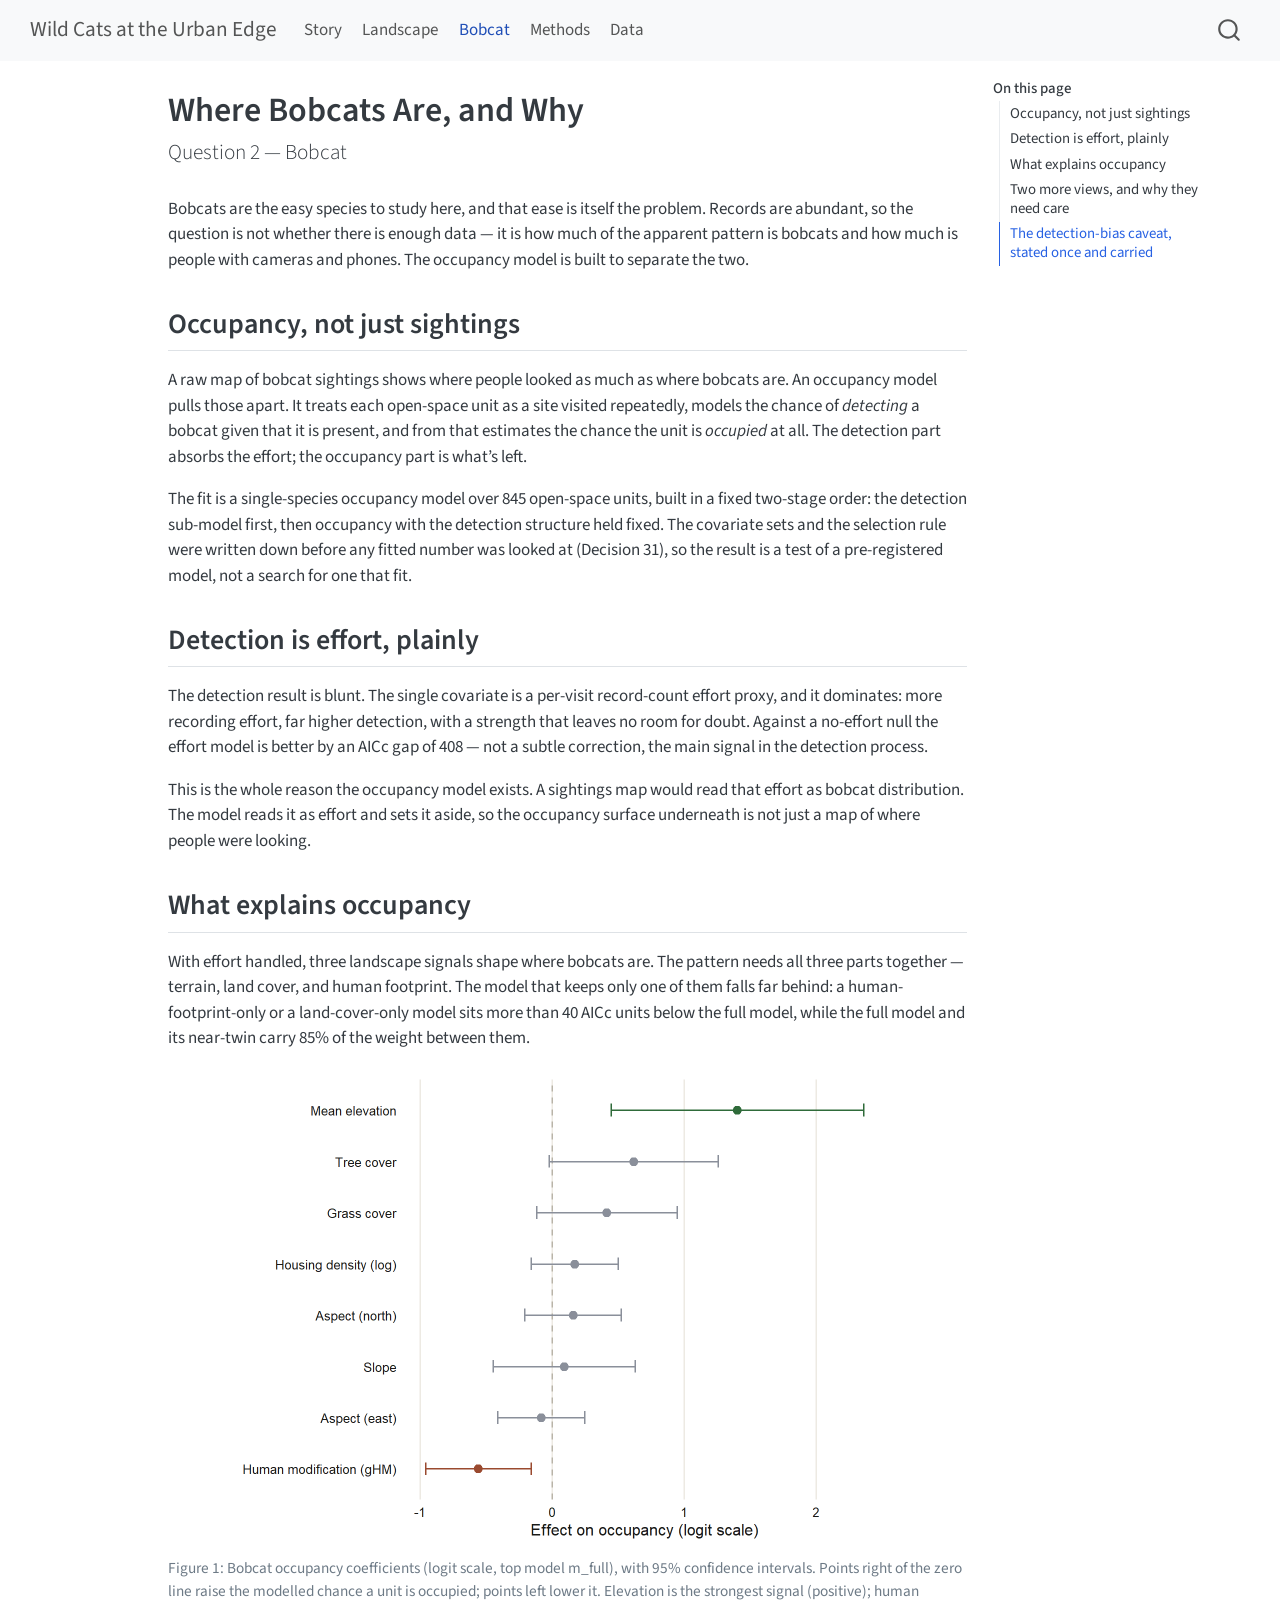
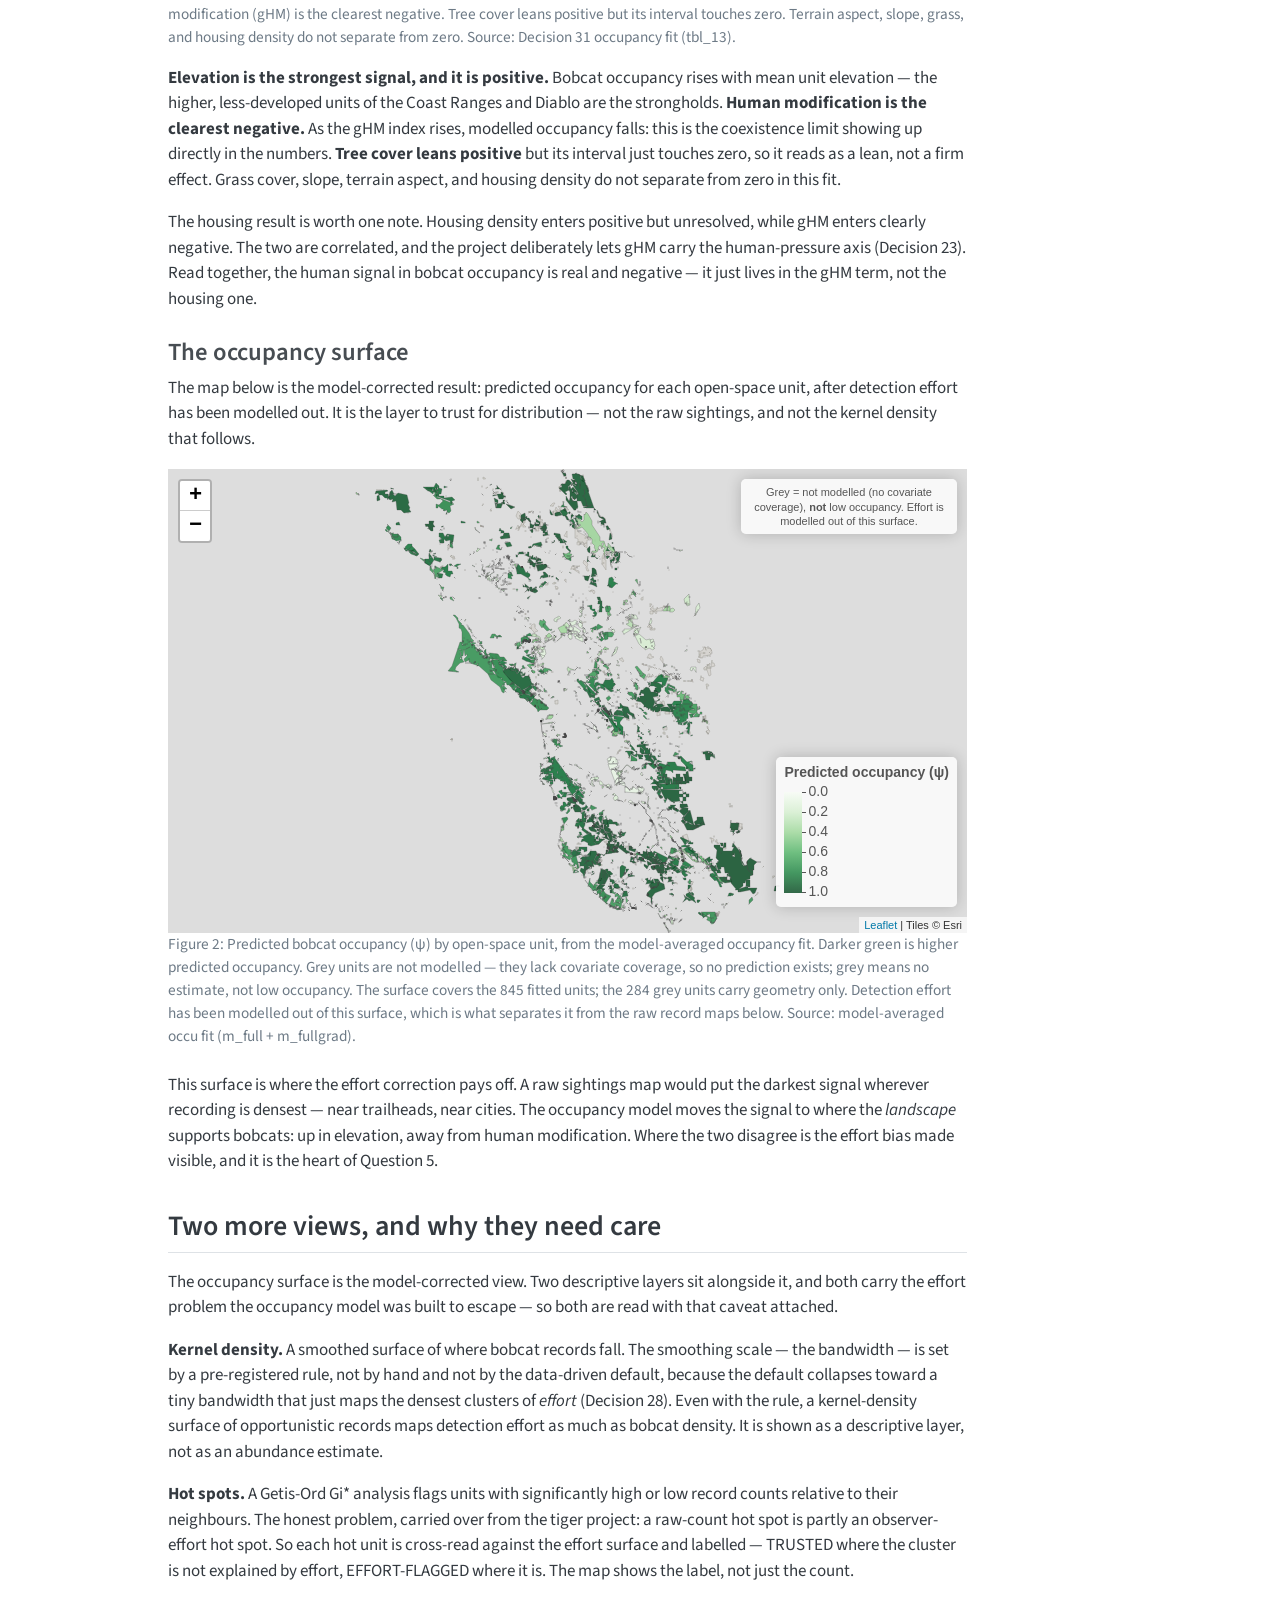
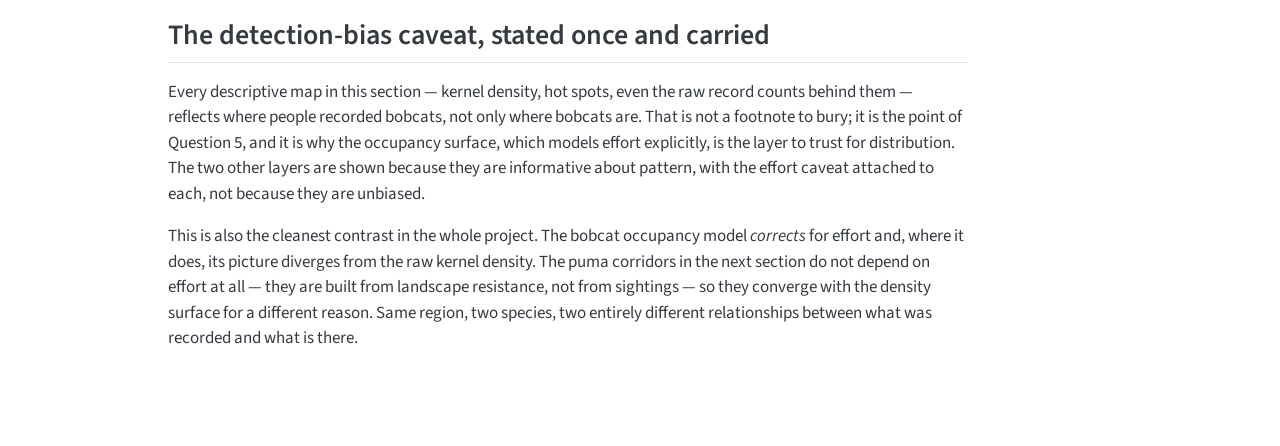
==== commit 95d4fb31: "Built site for gh-pages" ====
--- a/bobcat.html
+++ b/bobcat.html
@@ -83,8 +83,6 @@
 <script src="site_libs/Proj4Leaflet-1.0.1/proj4leaflet.js"></script>
 <link href="site_libs/rstudio_leaflet-1.3.1/rstudio_leaflet.css" rel="stylesheet">
 <script src="site_libs/leaflet-binding-2.2.3/leaflet.js"></script>
-<script src="site_libs/leaflet-providers-3.0.0/leaflet-providers.js"></script>
-<script src="site_libs/leaflet-providers-plugin-2.2.3/leaflet-providers-plugin.js"></script>
 
 
 <link rel="stylesheet" href="styles.css">
@@ -214,8 +212,8 @@
 <div id="fig-bobc-psi" class="cell-output-display quarto-float quarto-figure quarto-figure-center anchored">
 <figure class="quarto-float quarto-float-fig figure">
 <div aria-describedby="fig-bobc-psi-caption-0ceaefa1-69ba-4598-a22c-09a6ac19f8ca">
-<div class="leaflet html-widget html-fill-item" id="htmlwidget-6f8099fe28aaadc619e6" style="width:100%;height:464px;"></div>
-<script type="application/json" data-for="htmlwidget-6f8099fe28aaadc619e6">{"x":{"options":{"minZoom":7,"crs":{"crsClass":"L.CRS.EPSG3857","code":null,"proj4def":null,"projectedBounds":null,"options":{}}},"calls":[{"method":"addProviderTiles","args":["CartoDB.Positron",null,null,{"errorTileUrl":"","noWrap":false,"detectRetina":false}]},{"method":"addPolygons","args":[[[[{"lng":[-121.980731382,-121.980695224,-121.981306356,-121.981632059,-121.981826308,-121.981996776,-121.981996106,-121.98774044,-121.987751662,-121.987015083,-121.984368065,-121.982466312,-121.981621578,-121.980918547,-121.980429292,-121.979904843,-121.979167007,-121.978485752,-121.978415041,-121.980731382],"lat":[37.69488893600002,37.69509474099998,37.69620082199999,37.69661797999996,37.69682033399997,37.697008421,37.69713232400002,37.69755256699997,37.69928011799998,37.69915272499998,37.69881682900002,37.69859600299996,37.69845600199999,37.698285968,37.69813206999999,37.69799744199996,37.69786549099997,37.69783864300001,37.69486768799997,37.69488893600002]}]],[[{"lng":[-121.6272144329999,-121.626334399,-121.6265731859999,-121.626593293,-121.6266130269999,-121.6266323879999,-121.626651373,-121.6266699669999,-121.6266881709999,-121.6267059739999,-121.626723378,-121.626740375,-121.6267569569999,-121.6267731199999,-121.62678886,-121.626804171,-121.626819053,-121.626833495,-121.626847494,-121.626861053,-121.6268741579999,-121.626886805,-121.626899002,-121.62691073,-121.626921997,-121.626932796,-121.62694312,-121.626952971,-121.626962344,-121.626971241,-121.6269796449999,-121.626987566,-121.626995002,-121.627001943,-121.6270083949999,-121.6270143499999,-121.627019808,-121.6270247689999,-121.627029228,-121.627033187,-121.627036642,-121.6270395949999,-121.627042044,-121.6270439839999,-121.627045423,-121.6270463539999,-121.62704678,-121.627046697,-121.627046109,-121.627045015,-121.627043412,-121.6270413079999,-121.627038694,-121.627035581,-121.6270319619999,-121.627027841,-121.6270232209999,-121.627018101,-121.627012478,-121.627006363,-121.6269997549999,-121.626992654,-121.6269850600001,-121.62697698,-121.626968418,-121.626959368,-121.62694984,-121.626939835,-121.626929358,-121.6269184080001,-121.626906992,-121.626895109,-121.626882768,-121.6268699699999,-121.6268567199999,-121.6268430169999,-121.626828875,-121.6268049649999,-121.6260640530789,-121.626606738558,-121.6247069801058,-121.6227330312856,-121.622663960599,-121.6217161359764,-121.6195034116402,-121.619501825,-121.621840966,-121.623231521,-121.6240023199999,-121.626606902,-121.6272144329999],"lat":[37.77509360800014,37.77734808700014,37.77754369600002,37.777560313,37.77757720800002,37.7775943720001,37.77761180500005,37.7776294930001,37.77764744100009,37.77766563400015,37.777684073,37.77770275400011,37.77772166000003,37.77774079700003,37.77776015500005,37.77777972900004,37.77779951000008,37.77781949600012,37.77783967800012,37.77786005100005,37.77788060800006,37.77790134400001,37.77792225200005,37.77794332700008,37.77796455700011,37.77798594299999,37.77800747600005,37.77802914800002,37.77805095400001,37.77807288500004,37.77809493600016,37.77811710200002,37.77813937100004,37.7781617410001,37.77818420599999,37.77820675400007,37.77822938200006,37.77825208400007,37.77827484900005,37.77829767300005,37.77832054900004,37.77834346800009,37.77836642500004,37.77838941100001,37.77841242200007,37.7784354500001,37.77845848700016,37.7784815260001,37.77850456200009,37.77852758200004,37.77855058900011,37.77857356700014,37.778596512,37.77861941800005,37.7786422790001,37.77866508500004,37.77868782900006,37.77871050600003,37.77873311200005,37.77875563200008,37.77877806700013,37.77880040500005,37.77882264400001,37.77884477100004,37.77886678700007,37.77888867800005,37.77891043900006,37.77893206700001,37.77895355200008,37.77897489000001,37.77899607100012,37.77901709400011,37.77903794500001,37.77905862600008,37.77907912300007,37.77909943600007,37.77911955500002,37.77915180200003,37.7800877002026,37.77935516528718,37.77906542304167,37.77715372081648,37.77719865070466,37.77781516976738,37.7786202218671,37.77848416200007,37.7776006400001,37.7766781000001,37.77617444700004,37.77493991000008,37.77509360800014]}],[{"lng":[-121.609002620098,-121.6091136158449,-121.6092216023205,-121.6093263521726,-121.6094278654035,-121.6095261362243,-121.6096209392085,-121.6097120431375,-121.6097994441468,-121.60988325591,-121.6099629100285,-121.6100387398078,-121.6100618737659,-121.6100862427639,-121.6101117369851,-121.610138462386,-121.6101663110804,-121.6101952792072,-121.610225255018,-121.6102563502613,-121.610288449327,-121.6103214385356,-121.6103555452451,-121.6103904284173,-121.6104260861206,-121.6104626339646,-121.6104999544068,-121.6105379356979,-121.6105765759056,-121.6106159906392,-121.6106557232487,-121.6106962265186,-121.6107370476611,-121.6107784140336,-121.6108200963438,-121.6108620945898,-121.6109044107016,-121.6109470427455,-121.6109897633606,-121.6110326842926,-121.6110755820441,-121.6111185683608,-121.611161527629,-121.6112044637109,-121.6112471453814,-121.6112898038617,-121.6113322079263,-121.6113742458261,-121.6158064325434,-121.6159126461576,-121.6114805540098,-121.6114220844742,-121.6113632391022,-121.6113040178974,-121.6112446482238,-121.611185014473,-121.6111253478733,-121.6110656445643,-121.6110060220942,-121.6109464766029,-121.6108871237062,-121.6108279634082,-121.6107692230725,-121.6107107890229,-121.6106528905546,-121.6105955257395,-121.6105386965124,-121.6104826302364,-121.6104272132345,-121.6103726728695,-121.6103188973953,-121.6102661141741,-121.610214323208,-121.6101636401098,-121.6101140648812,-121.6100655975236,-121.6100183517181,-121.6099724450069,-121.6099278754598,-121.6098846430776,-121.6098429790804,-121.6098027697886,-121.609764015202,-121.609726944609,-121.6096915580086,-121.6096577436509,-121.6096257269626,-121.6095585452205,-121.609487991862,-121.6094139551442,-121.6093365506808,-121.6092558940845,-121.6091720990366,-121.6090851713281,-121.6089953363865,-121.6089025980704,-121.6088070719854,-121.6087089854848,-121.6086082248872,-121.6085051370082,-121.6083996081638,-121.6082919774515,-121.6081822506491,-121.6080705394968,-121.607957073268,-121.6078418538801,-121.607724994999,-121.6076068395721,-121.6074872739088,-121.6073665253501,-121.6074854377851,-121.6076219502738,-121.6077569465841,-121.6078906579425,-121.608022623875,-121.6081528482538,-121.6082810979552,-121.6084073729925,-121.6085314479535,-121.6086530897092,-121.6087723001985,-121.6088888501474,-121.609002620098],"lat":[37.78038089362724,37.78045047766442,37.78052289102269,37.78059813676385,37.78067621489632,37.78075685560249,37.7808401518865,37.78092592692717,37.781014000849,37.78110437213243,37.78119704842275,37.78129166537741,37.78132050411745,37.78134860651387,37.78137615397753,37.78140278521203,37.78142877157031,37.7814539331675,37.78147836147254,37.78150196501495,37.78152465537985,37.78154643409401,37.78156729810107,37.78158725198377,37.78160620579948,37.78162424796144,37.78164120011298,37.78165715372325,37.78167201884988,37.78168588390592,37.78169866506112,37.78171026626067,37.78172078355865,37.78173021389792,37.78173847039289,37.78174555304299,37.78175155179002,37.78175637669155,37.78176003080418,37.78176242265742,37.78176373519188,37.78176387693727,37.78176275947992,37.78176056270402,37.78175710978287,37.78175257754321,37.7817467891588,37.78173983610057,37.78094897829928,37.78132406198257,37.78211501211648,37.7821246153291,37.78213260414474,37.78213897856286,37.78214373552544,37.78214678661894,37.78214830866985,37.78214812179408,37.78214640434703,37.78214297644506,37.78213792650167,37.78213125451736,37.78212295743577,37.78211303678582,37.78210157945357,37.78208849549797,37.7820738748616,37.78205771448943,37.7820400159102,37.78202077606935,37.78200008643773,37.78197794396084,37.78195434863998,37.78192938889082,37.78190306471465,37.78187537611301,37.78184632155945,37.78181607941201,37.78178455973036,37.78175176251586,37.78171786459919,37.78168286750932,37.78164677124767,37.78160966270316,37.78157154187737,37.78153250024091,37.78149244479878,37.78140868749946,37.78132677481227,37.78124679820017,37.78116884607192,37.78109300683611,37.78101927895947,37.78094793226139,37.78087887373985,37.78081228327255,37.78074824926814,37.78068676866751,37.7806278429906,37.78057173747826,37.78051845365059,37.78046789698147,37.78042033729125,37.78037568310651,37.78033402131251,37.78029544184636,37.78025994317761,37.7802276106679,37.78019844583834,37.78017244563475,37.77979973288592,37.7798291201668,37.77986203638544,37.77989865838008,37.7799387224314,37.77998240842918,37.78002944960495,37.78007984596491,37.78013369050958,37.78019071647218,37.78025101380227,37.78031449561784,37.78038089362724]}],[{"lng":[-121.6175334268999,-121.6175374712905,-121.6175421958328,-121.6175474849056,-121.6175534521908,-121.6175597585836,-121.617566856871,-121.6175744060082,-121.6175824021159,-121.6175910803169,-121.6176002054886,-121.6176097815109,-121.6176200338076,-121.6176284070631,-121.6176105027595,-121.6175911302921,-121.6175715382212,-121.617552073411,-121.6175323928761,-121.6175128357216,-121.6174932921447,-121.6174737582657,-121.6174542360239,-121.6174349547221,-121.6174155694352,-121.6173965348901,-121.6173775139201,-121.617358731949,-121.617340073355,-121.6173216518197,-121.6173035849035,-121.6172856413636,-121.6172679348814,-121.6172508065027,-121.6172338034386,-121.6172172647955,-121.6175304204178,-121.6175273048123,-121.6175248732338,-121.6175230100614,-121.6175217172353,-121.6175211084371,-121.6175210661064,-121.6175215941228,-121.6175228042285,-121.6175245808027,-121.6175269238456,-121.6175298352972,-121.6175334268999],"lat":[37.78321914123585,37.78323267180947,37.7832461032331,37.78325934709962,37.78327240187411,37.78328536210245,37.783298131704,37.7833107152828,37.7833229329549,37.7833351414182,37.78334698397477,37.78335864050806,37.78337001800666,37.78337863186337,37.7833762645033,37.78337436680089,37.78337283193208,37.78337192511823,37.78337156102148,37.78337164509603,37.78337235876034,37.7833735221306,37.78337522514871,37.78337755468738,37.78338033546658,37.78338356134844,37.78338741681996,37.78339180887067,37.78339664909304,37.78340193595283,37.78340784779937,37.78341420781793,37.7834210144743,37.78342826316525,37.78343604997034,37.78344428034503,37.7830533707595,37.78306708795796,37.7830808858903,37.78309467614942,37.78310854867709,37.7831225019388,37.78313635758549,37.78315029550072,37.78316422420819,37.78317805530046,37.78319178877772,37.78320551458178,37.78321914123585]}],[{"lng":[-121.6178128708381,-121.6177957634492,-121.6177782129762,-121.617774889041,-121.6177481249057,-121.6177366977438,-121.6177256038701,-121.6177148471645,-121.6177045374289,-121.6176945629213,-121.6176849236417,-121.617675735212,-121.617666995692,-121.6176587050816,-121.6176508653207,-121.6176433627274,-121.6176364227251,-121.6176298218301,-121.6176237835257,-121.6176183116916,-121.6176131789643,-121.617608610767,-121.6176044953576,-121.6176009464176,-121.6175978483254,-121.6175953186418,-121.6175932436852,-121.617591735197,-121.6175907951168,-121.617590307823,-121.6175902771949,-121.6175909267156,-121.6175919192202,-121.6175934820713,-121.6175956133288,-121.6175982012509,-121.6176013595186,-121.6176049744505,-121.6176091597277,-121.6176138036083,-121.6176189041524,-121.617624576981,-121.6176307084124,-121.6176371828256,-121.6176442314625,-121.6198378538602,-121.6196104311484,-121.6178821711328,-121.617893088851,-121.6178778674741,-121.6178622010739,-121.6178460896503,-121.6178296468851,-121.6178128708381],"lat":[37.78343219148031,37.78342459524245,37.78341754479262,37.78341633011846,37.78339860789981,37.78339075502691,37.7833825377811,37.78337413604612,37.78336536840355,37.78335632633021,37.78334700982619,37.78333750729856,37.78332772880564,37.78331767434741,37.78330743386596,37.7832970088961,37.78328630642645,37.7832755094103,37.78326443489464,37.78325326276322,37.78324199608546,37.7832305418503,37.78321899153419,37.78320734360252,37.78319550964821,37.78318366802032,37.78317182025354,37.78315987487127,37.78314792181547,37.78313587267906,37.78312390734562,37.7831118428621,37.78309986371637,37.7830879668388,37.78307606228771,37.7830642415396,37.78305250305964,37.78304084838255,37.78302927597358,37.78301787730923,37.78300656244758,37.78299541979569,37.78298445088817,37.78297356731804,37.78296294589915,37.78441427493045,37.78463066339538,37.78348712592193,37.7834766321828,37.78346685125786,37.78345752617999,37.78344865694896,37.78344024202976,37.78343219148031]}],[{"lng":[-121.6173846743184,-121.6174001731076,-121.617415795275,-121.6174316545031,-121.6174475214885,-121.6174635137925,-121.6174796275364,-121.617495750978,-121.6175118841175,-121.6175281425771,-121.6175442951135,-121.6175604573489,-121.6175766292833,-121.6175926972353,-121.6176086592653,-121.6176246329351,-121.6176403889412,-121.6176560390261,-121.6176715851298,-121.6176867979487,-121.6177020224089,-121.6177169135847,-121.6177315851584,-121.61774603907,-121.6177602733797,-121.6177741763458,-121.6177877421483,-121.6178009804874,-121.6178139972851,-121.6178265651775,-121.6178377083352,-121.6195660823283,-121.6183656709265,-121.6170054097997,-121.6170174848067,-121.6170321474001,-121.617046461182,-121.6170606515815,-121.6170743794853,-121.6170879859455,-121.6171012435939,-121.617114150491,-121.6171265968313,-121.6171388080435,-121.6171505567595,-121.6171619586026,-121.6171728979495,-121.6171834884843,-121.6171936204015,-121.6172032898226,-121.617212498687,-121.6172212489343,-121.6172294249411,-121.6172372540756,-121.6172445109094,-121.6172511935033,-121.6172574194202,-121.6172631867208,-121.6172683817215,-121.6172730044228,-121.6172770567639,-121.6172806504898,-121.6172835621119,-121.6172860170587,-121.6172879016466,-121.617289215876,-121.6172899616864,-121.6172901390784,-121.6172897480521,-121.6172887886079,-121.6172872626855,-121.6172852781504,-121.6172826153934,-121.6172793880986,-121.6172757060708,-121.6172713438826,-121.6172665289014,-121.6172611493833,-121.617255319012,-121.6172489221647,-121.6172419607813,-121.6172345504846,-121.6172265756521,-121.6172181499672,-121.6172092753695,-121.6171998362363,-121.6171900638133,-121.617179726855,-121.6171690566069,-121.6171579374463,-121.6171464830566,-121.6171344680105,-121.6171222314185,-121.6171095497927,-121.6170970955358,-121.6170848628305,-121.6170730771038,-121.617061740295,-121.6170507367817,-121.6170400685031,-121.6170299628254,-121.6170201923823,-121.6170108727961,-121.6170020001883,-121.6169935784371,-121.6169857212254,-121.6169783129309,-121.6169713574317,-121.6169648508494,-121.6169590244279,-121.616953535179,-121.6169487241514,-121.6169443659181,-121.6169404604788,-121.616937235199,-121.6169344627129,-121.6169322586418,-121.6169306210466,-121.6169294362443,-121.616928935478,-121.6169288875039,-121.6169295216264,-121.6169306143576,-121.6169321598803,-121.6169343874987,-121.6169371893467,-121.6169404439853,-121.6169442728532,-121.6169485564502,-121.6169534123369,-121.6169588424521,-121.6169647272957,-121.6169711824894,-121.6169781001674,-121.6169855881948,-121.6169934230848,-121.6170018322021,-121.6171332748894,-121.6171422543172,-121.6171515806068,-121.6171614811226,-121.6171717284999,-121.6171824383605,-121.6171936087647,-121.6172051260305,-121.6172169920972,-121.6172293187076,-121.6172419960583,-121.6172550222102,-121.6172682815416,-121.6172818916137,-121.6172958504871,-121.6173100464195,-121.617324475532,-121.6173392573251,-121.6173541605562,-121.6173692989074,-121.6173846743184],"lat":[37.78347162019974,37.78346790223915,37.78346463245132,37.78346180930144,37.7834593459168,37.78345742064649,37.78345585360678,37.78345473627407,37.78345406864835,37.78345393913686,37.78345417092524,37.78345485242048,37.78345598362272,37.7834575660667,37.78345950981063,37.78346199320334,37.78346492937268,37.78346822684207,37.7834719755532,37.78347608863412,37.78348074136405,37.78348575846398,37.783491138399,37.78349697111103,37.78350316665841,37.78350981651793,37.78351665086423,37.78352411940639,37.78353186084244,37.78353987824231,37.78352929149658,37.78467282807338,37.78581571676204,37.78491568736183,37.78491138588243,37.78490578993009,37.78489983881119,37.78489343951563,37.78488668658785,37.78487957542539,37.78487210909678,37.7848641976602,37.78485602253382,37.78484749070734,37.78483860524942,37.78482945456777,37.78481995025485,37.78481009077665,37.78480005755102,37.78478967069463,37.78477902014929,37.78476819585699,37.78475710941039,37.78474575774075,37.78473423385891,37.78472244782301,37.78471057798238,37.7846985343955,37.78468631859652,37.78467393058568,37.78466146030491,37.78464881627795,37.78463618145734,37.78462346283247,37.7846106619379,37.78459777877353,37.78458490328117,37.78457203546095,37.78455917531287,37.78454632283681,37.78453356797472,37.78452063936662,37.78450789984856,37.78449534788619,37.78448280206133,37.78447035538458,37.78445800478718,37.78444584174524,37.78443386472419,37.78442198531672,37.78441029346433,37.78439887757457,37.78438764923984,37.78437660692563,37.78436584057371,37.78435526177654,37.78434504734883,37.78433502047572,37.78432535797189,37.78431597142986,37.78430685931517,37.78429811463804,37.78428964285382,37.78428162691448,37.78427360790538,37.78426531600095,37.78425665819111,37.78424772441774,37.78423842627329,37.7842288536998,37.78421900362906,37.78420887912939,37.78419856860858,37.78418789218311,37.78417702973675,37.78416597973548,37.78415465377162,37.78414323172893,37.78413153372399,37.78411973657208,37.78410775493397,37.78409558420738,37.78408331740234,37.78407095451887,37.78405849248902,37.7840459343809,37.78403336860225,37.78402070521135,37.78400794574224,37.78399526701051,37.78398249220062,37.78396970818627,37.78395709791928,37.78394439157405,37.7839316760243,37.78391922262965,37.78390667315674,37.78389438583877,37.78388209238433,37.78386997114288,37.78385811205628,37.78384624683291,37.78383446388057,37.78382303455876,37.78381168750762,37.78380060567928,37.78378978600507,37.78362570981609,37.78361497240247,37.78360450021091,37.78359429017261,37.78358434535607,37.78357475416874,37.78356542666865,37.78355636439011,37.78354765727468,37.78353921384619,37.78353121552238,37.78352357236154,37.78351619595603,37.78350926465492,37.78350268851639,37.78349655901651,37.78349069627157,37.78348536857256,37.78348039910453,37.78347578633306,37.78347162019974]}],[{"lng":[-121.6205936975505,-121.6208871469989,-121.6202603639237,-121.619966917721,-121.6205936975505],"lat":[37.78442339774753,37.78492082057966,37.78515367793059,37.78465625356692,37.78442339774753]}],[{"lng":[-121.6193623979999,-121.619328643,-121.6192947329999,-121.6192606699999,-121.6192264749999,-121.619192145,-121.619157694,-121.619123146,-121.619088497,-121.619053764,-121.6190189549999,-121.618984077,-121.618949146,-121.618914174,-121.618879165,-121.618844137,-121.6181298789999,-121.614115999,-121.614115505,-121.6141152962313,-121.6179156202727,-121.6180413883578,-121.6180412269333,-121.6186544257393,-121.6187472244071,-121.6188085042727,-121.6188696335617,-121.6189306180945,-121.6189914539845,-121.6190520236563,-121.6191123348726,-121.6191721524864,-121.6192314842614,-121.6192833106631,-121.6192903263103,-121.6193484512536,-121.6194059786023,-121.6212889985743,-121.6217799857465,-121.6218332199641,-121.6218830123502,-121.6219292492264,-121.621971936437,-121.6220109564153,-121.6220463188974,-121.6220640305814,-121.6220777887414,-121.6221056069477,-121.6221296540069,-121.6221497122864,-121.622165772073,-121.6221783036849,-121.6221867309266,-121.6221911791699,-121.6221918699627,-121.622188581785,-121.6221814302807,-121.6221704193543,-121.6221550923363,-121.6221363664972,-121.6221135577983,-121.6220870131412,-121.6220565032247,-121.6220224886324,-121.6219846302688,-121.6219684727055,-121.6219603959959,-121.6219517547618,-121.6219423216363,-121.6219322141933,-121.6219215422269,-121.6219101939985,-121.6218981753434,-121.6218855921656,-121.6218723346714,-121.6218585145997,-121.6218441377853,-121.6218291983935,-121.6218138139976,-121.6217977572307,-121.6217812554595,-121.6217641950007,-121.6217469169041,-121.6217290820644,-121.6217108002751,-121.6216920793151,-121.6216730231438,-121.6216625846212,-121.6216537532229,-121.6216340402409,-121.6216141115642,-121.6216096448593,-121.6216052898932,-121.6216010447213,-121.6215969132328,-121.6215926641721,-121.6215886405334,-121.6215847266889,-121.6215808128446,-121.6215771224779,-121.6215734301667,-121.6215698495944,-121.6215664944442,-121.6215631392942,-121.621560005677,-121.6215568720602,-121.62155396581,-121.6215512830372,-121.6215484865814,-121.6215460272863,-121.6215435679914,-121.621541336063,-121.6215393295566,-121.6215372093671,-121.6215354243938,-121.6215338687313,-121.6215324267521,-121.6215310965117,-121.6215299936377,-121.6215288907637,-121.6215281269946,-121.6215274788532,-121.621526940506,-121.6215266314695,-121.6215265497992,-121.6215264681289,-121.6215263864586,-121.6215268732036,-121.6215272462656,-121.6215279584321,-121.6215287901153,-121.6215297315923,-121.6215305613306,-121.6215321887947,-121.6215334771542,-121.621535218301,-121.6215369613922,-121.6215388181662,-121.6215409061951,-121.6215431059624,-121.6215454233015,-121.6215479660618,-121.6215506302831,-121.6215534042981,-121.6215562978296,-121.6215593030992,-121.6215625396235,-121.6215657780924,-121.6215691321884,-121.6215727155947,-121.6215763009454,-121.6215800019233,-121.6215838185286,-121.6215877527058,-121.6221203104706,-121.6221155269387,-121.6222127767909,-121.6225621455529,-121.6235680908381,-121.6235727703859,-121.6235783652232,-121.6235848714556,-121.6235921773481,-121.6236002848469,-121.623609421314,-121.6236191300769,-121.6236296423916,-121.6236409563105,-121.6236533011427,-121.623666222163,-121.6236797193711,-121.6236942474913,-121.6237094654797,-121.6237252616023,-121.6237418651681,-121.6237589312397,-121.6237768047542,-121.6237952564026,-121.6240070736363,-121.6240662350156,-121.6241231974398,-121.6241781921652,-121.624230768366,-121.6242811534048,-121.6243292316554,-121.6243748952832,-121.6244180306112,-121.6256136656179,-121.624577342,-121.6245475499999,-121.6245257849999,-121.624503424,-121.6244804799999,-121.624456954,-121.624432858,-121.624408197,-121.6243829799999,-121.6243572109999,-121.624330903,-121.624304061,-121.624276694,-121.6242488079999,-121.624220419,-121.624191521,-121.6241621399999,-121.6241322719999,-121.623913112,-121.623895377,-121.623885966,-121.6238767099999,-121.623867615,-121.623858677,-121.623849908,-121.623841302,-121.623832865,-121.623824603,-121.6238165119999,-121.623808599,-121.623800864,-121.623793311,-121.6237859459999,-121.623778762,-121.623771767,-121.623764964,-121.6237583519999,-121.623751936,-121.623745718,-121.623739696,-121.6237338749999,-121.623728252,-121.623722839,-121.6237176269999,-121.6237126209999,-121.623707826,-121.623703241,-121.623698867,-121.623694705,-121.623690759,-121.623687024,-121.623683509,-121.623680209,-121.623677127,-121.623674267,-121.623671627,-121.623669204,-121.623667004,-121.623665028,-121.623663275,-121.6236617429999,-121.623660437,-121.6236593569999,-121.623658497,-121.623657866,-121.623657454,-121.623657277,-121.623657317,-121.623657587,-121.623658081,-121.623660504,-121.6236604129999,-121.62365994,-121.6236591859999,-121.623658149,-121.623656824,-121.623655222,-121.623653336,-121.623651173,-121.623648722,-121.623645993,-121.623642987,-121.623639704,-121.623636143,-121.623632304,-121.623628191,-121.623623804,-121.623619146,-121.623614214,-121.623609017,-121.6236035529999,-121.6235978179999,-121.623591822,-121.623585562,-121.623579041,-121.6235722619999,-121.623565226,-121.623557939,-121.623550395,-121.6235426,-121.623534561,-121.623526277,-121.623517747,-121.6235089789999,-121.623499974,-121.623490735,-121.6234812629999,-121.623471564,-121.6234616369999,-121.623451487,-121.623441117,-121.623430534,-121.623419734,-121.6234087229999,-121.623397506,-121.623386086,-121.623374467,-121.623362655,-121.623350646,-121.623338445,-121.623326064,-121.623313498,-121.623300759,-121.6232878409999,-121.6232747539999,-121.623261502,-121.623248091,-121.6232463099999,-121.623246307,-121.623245584,-121.623477879,-121.624577265,-121.6258792329999,-121.626597551,-121.6265175519999,-121.626591996,-121.626541529,-121.626532468,-121.626496307,-121.626616474,-121.6266948649999,-121.623256232,-121.623250347,-121.6232470699999,-121.624901499,-121.6249470739999,-121.623243549,-121.623158765,-121.6227168229999,-121.622356075,-121.621773217,-121.622262172,-121.621954728,-121.6206012819999,-121.6198511469999,-121.6194553949999,-121.62050823,-121.62077574,-121.6194987959999,-121.619462595,-121.6194293839999,-121.6193959799999,-121.6193623979999],"lat":[37.78764124000006,37.78764871200004,37.78765572500005,37.78766226000004,37.78766832300003,37.78767391399998,37.78767902500009,37.78768366000006,37.78768781400007,37.78769149200006,37.78769468700003,37.78769739299997,37.78769962300007,37.78770136400007,37.78770262400013,37.78770339600005,37.78770788900005,37.78769017600006,37.78754695800007,37.78748659932567,37.78747846540631,37.7874781167423,37.78757078598084,37.78757141121491,37.78757150716293,37.78757076929136,37.7875683240302,37.78756444120492,37.78755894093226,37.78755164486497,37.78754291277043,37.78753238795453,37.78752043018502,37.78750848384114,37.78750685957911,37.78749167921015,37.78747515736827,37.7874710170742,37.78677926601543,37.78670099302609,37.78662132710814,37.78654026980485,37.78645809094549,37.78637461218911,37.78629028324827,37.78624164065908,37.78620474743704,37.78611863127276,37.78603166647165,37.78594430582293,37.78585609961981,37.7857677612416,37.78567893861771,37.78559016986068,37.78550118206729,37.78541224814116,37.78532345648458,37.78523498698041,37.78514675584191,37.78505911052241,37.78497197031246,37.78488560041814,37.78479991397301,37.78471517464386,37.78463147698591,37.78463628407354,37.78462037908251,37.7846046616685,37.7845891349092,37.78457397714924,37.78455900696594,37.78454431583984,37.78453017359598,37.78451621892836,37.78450263325897,37.78448932510733,37.7844765642982,37.78446408100635,37.78445205357627,37.78444048508524,37.78442937245553,37.78441871722578,37.7844085147797,37.78439885967487,37.78438957048882,37.7843810069885,37.78437271792638,37.78436854073187,37.78436506153059,37.7843579509366,37.78435138306688,37.78434991405923,37.784348353571,37.78434661166062,37.78434486821156,37.7843429464174,37.78434093160429,37.78433873536898,37.7843365391336,37.7843341599375,37.7843316907996,37.78432913018127,37.78432647654414,37.78432382290687,37.78432089636738,37.78431796982774,37.78431504021105,37.78431192763382,37.78430881659506,37.78430552105735,37.78430222551955,37.78429892690477,37.78429553527125,37.78429214517622,37.78428848064048,37.78428490296957,37.78428132376023,37.78427765307062,37.78427397930412,37.7842703055376,37.78426653721395,37.78426285729368,37.78425899595144,37.78425522147405,37.7842514439198,37.78424766636555,37.78424388881138,37.78424010356482,37.78423631985681,37.78423244159168,37.78422883161341,37.78422504021319,37.78422134029316,37.78421771954574,37.78421419335545,37.7842105710696,37.78420703872551,37.78420350484278,37.78420014776689,37.78419669921058,37.78419342899937,37.78419006576942,37.78418706076797,37.78418387434452,37.78418095620785,37.78417794659087,37.78417511378037,37.78417237091152,37.78416971644592,37.78416714884505,37.78416467118577,37.78416228192972,37.78415998107675,37.78415785856878,37.78387507788798,37.78386947465613,37.78381795588133,37.78375645556748,37.78321615603464,37.78319593976839,37.78317598100408,37.78315609985811,37.78313638781243,37.78311693480866,37.78309773776581,37.78307871290362,37.78306003702455,37.78304162018666,37.78302354925049,37.78300583037761,37.78298846356789,37.7829714426592,37.78295477227257,37.78293854389002,37.78292284437208,37.78290749845645,37.78289268140482,37.78287830635628,37.7827192509769,37.78267337507524,37.78262572958695,37.7825764913167,37.78252584631451,37.78247379150162,37.78242023848008,37.78236545861905,37.78230945346233,37.78069563544035,37.78241242800006,37.78245132100007,37.78247842500011,37.78250523000013,37.78253171900009,37.78255788500014,37.78258372300006,37.78260922400004,37.78263437800008,37.78265918000007,37.78268362000005,37.78270769400004,37.78273139100001,37.78275470300012,37.78277763000008,37.78280015800007,37.78282228100007,37.78284400000006,37.78299591500012,37.78300848500007,37.78301549800015,37.78302264000008,37.78302990600005,37.78303730000011,37.78304481500007,37.78305244800003,37.78306020500006,37.7830680750001,37.7830760590001,37.78308415200006,37.78309235300011,37.78310066200004,37.78310907300003,37.78311758500006,37.78312619500012,37.78313490100002,37.783143704,37.78315258900011,37.78316156600004,37.78317062700007,37.78317977100007,37.78318899500004,37.78319829400008,37.78320766600004,37.78321710900012,37.78322662200004,37.78323619600009,37.78324583700003,37.78325553400007,37.78326528600005,37.78327509300004,37.78328495100001,37.78329485400007,37.783304801,37.78331479300007,37.78332482100007,37.78333488500003,37.78334498000005,37.78335510100005,37.78336525200019,37.78337542300003,37.78338561500007,37.78339582600005,37.78340604500003,37.78341627900002,37.78342652000008,37.78343676100005,37.78344700700008,37.78345724900007,37.78346748700004,37.78370132500009,37.78372706600001,37.78373995500008,37.78375283200005,37.78376569900001,37.78377854900006,37.78379137900007,37.78380418500014,37.78381696300001,37.78382970900007,37.78384241800006,37.78385508600015,37.78386771300006,37.783880293,37.78389282099997,37.78390529400006,37.78391770300007,37.7839300580001,37.78394234300006,37.78395455999996,37.78396669900003,37.78397876200007,37.78399074500003,37.78400264100001,37.7840144480001,37.78402616600007,37.78403778500002,37.78404930700002,37.78406072500008,37.78407203900008,37.78408324400006,37.78409433100008,37.78410530500004,37.78411616000005,37.78412688900005,37.78413749400006,37.78414796800016,37.78415831100009,37.78416851600007,37.78417858200005,37.7841885050001,37.78419828800001,37.78420791799996,37.78421739700008,37.78422672400009,37.78423589400006,37.784244903,37.78425375200005,37.78426243299998,37.78427094800007,37.78427929500004,37.78428746700006,37.78429546300004,37.78430328200006,37.78431092100003,37.78431837800006,37.784325649,37.78848588500009,37.78849367900006,37.79019016500006,37.79046144000007,37.79080996800012,37.79146294000003,37.7930969550001,37.79347181800006,37.79444868700008,37.79514788200004,37.79527342500009,37.79593674400012,37.79817056700005,37.79962779700008,37.80046403000006,37.79814143900009,37.79684797300006,37.79641118300004,37.79496777800005,37.79494413700012,37.7949429590001,37.79347075800011,37.792791815,37.7918201360001,37.79146957500009,37.79123092700004,37.7901803410001,37.79022459999999,37.78912228700008,37.78854730500001,37.78760415900008,37.78760577000007,37.78761602600009,37.78762489100009,37.78763330000007,37.78764124000006]}],[{"lng":[-121.589103596,-121.587165441,-121.586751682,-121.586751359,-121.587689711,-121.589278084,-121.590998702,-121.591750965,-121.595294573,-121.596442957,-121.597428832,-121.597369801,-121.597731138,-121.597734855,-121.597731155,-121.597747931,-121.595386572,-121.594727201,-121.592141244,-121.591183465,-121.589103596],"lat":[37.76609515000003,37.76578065899996,37.76560210100003,37.76468046999999,37.764815784,37.76448405799999,37.76434038700004,37.764626763,37.764956218,37.764566571,37.76547007499999,37.76550877600003,37.76598986699994,37.76598994699997,37.76598993300001,37.76601226899998,37.76599946500001,37.76586467200003,37.76562024499997,37.76606489900003,37.76609515000003]}],[{"lng":[-121.6008396345787,-121.6008503583769,-121.6008619857621,-121.6008741738126,-121.6008871517834,-121.6009009177554,-121.6009152443935,-121.6009303571136,-121.6009460324199,-121.6009624899694,-121.6009793964374,-121.600997088988,-121.6010152227786,-121.6014722768901,-121.6016418712041,-121.6016468319242,-121.6016519043927,-121.6016572022783,-121.6016624963233,-121.6016680138648,-121.6016736431547,-121.601679268604,-121.6016851175496,-121.6016910763233,-121.6016970331767,-121.6017030998579,-121.6017092782874,-121.6017154509557,-121.6017734093057,-121.601830602729,-121.6018872585656,-121.6019431494813,-121.6019981598891,-121.6020521818856,-121.6021055487955,-121.6021578078669,-121.6022090708494,-121.6022591123282,-121.6023081577209,-121.6020782793855,-121.6020392499219,-121.6019993322583,-121.6019585283148,-121.6019169498384,-121.6018744870007,-121.601831363297,-121.6017875825673,-121.6017431428893,-121.601698046182,-121.6016525197815,-121.6016063363482,-121.6015878182796,-121.6015696296977,-121.6015516588546,-121.6015339038301,-121.6015163665448,-121.6014990489194,-121.6014822881201,-121.6014657431404,-121.6014495334104,-121.6014336550894,-121.6014182218465,-121.6014031219335,-121.6013884670987,-121.6007617046231,-121.6007339828218,-121.6007072686938,-121.6006813368222,-121.6006564107045,-121.6006323824303,-121.6006094754967,-121.600587466406,-121.6005665824934,-121.6005469374262,-121.6005281902001,-121.6005105700692,-121.6004941907003,-121.6004789384247,-121.6004648151606,-121.600452048242,-121.6004404122513,-121.6004299033497,-121.6004207584655,-121.6004128581733,-121.6004060888039,-121.6004007951962,-121.6003965226792,-121.6003938376689,-121.6003922912515,-121.6007728028942,-121.6007737877336,-121.6007756819112,-121.6007783736798,-121.6007818592016,-121.6007862521443,-121.6007914369217,-121.6007975291214,-121.60080429949,-121.600811861695,-121.600820443072,-121.6008295851129,-121.6008396345787],"lat":[37.77369631899099,37.77371398931999,37.77373137767108,37.77374839865825,37.77376513918564,37.77378150931114,37.77379751207201,37.77381305448829,37.77382831948164,37.77384294424555,37.77385729310504,37.77387118161871,37.77388443445896,37.77420832765788,37.774328596682,37.77433194914052,37.77433521013708,37.77433837815223,37.77434136628289,37.77434417148981,37.77434688523478,37.77434941909524,37.77435177003208,37.77435393956471,37.77435601915485,37.77435791734094,37.77435972406499,37.77436126096232,37.77437587058939,37.77439192990042,37.77440943585712,37.77442839149974,37.77444870840714,37.774470657927,37.77449387573206,37.77451845784566,37.77454431280692,37.77457153359951,37.77460002724261,37.77484079632948,37.77481810653612,37.77479641825253,37.77477582142002,37.77475622457564,37.77473780912273,37.7747203921364,37.77470415350022,37.77468900327153,37.77467503139158,37.77466223482052,37.77465061659692,37.7746460058871,37.7746408509632,37.77463524328701,37.77462909291646,37.77462248979381,37.77461552386122,37.77460801067637,37.7745999547976,37.77459162453198,37.77458283999542,37.77457359966883,37.77456399501361,37.77455393456857,37.77410977254217,37.77408945034682,37.77406839493995,37.77404669930139,37.77402418051038,37.77400110991237,37.7739773045865,37.77395294745482,37.77392803548084,37.77390256714634,37.77387654700767,37.77385006197039,37.77382311051647,37.77379569416492,37.77376790285818,37.77373973355989,37.77371127924948,37.77368236004293,37.77365342261452,37.77362419865631,37.77359468968729,37.77356507103639,37.77353534877769,37.773505425377,37.77347557673437,37.77346833394722,37.77348784379599,37.77350734149481,37.77352691850427,37.77354639494024,37.77356576928393,37.77358495311181,37.77360403484705,37.77362292758509,37.7736416298069,37.77366013847484,37.77367827977953,37.77369631899099]}],[{"lng":[-121.6004314635199,-121.6004487905933,-121.600467468261,-121.6004872749452,-121.6005082029706,-121.6005304854311,-121.6005537774853,-121.6005781947211,-121.6006037313813,-121.6006302776367,-121.6006577198193,-121.6006861677588,-121.6007156214552,-121.6013423840007,-121.6013587688317,-121.6013757143317,-121.6013929893224,-121.6014107113128,-121.6014288764627,-121.6014474847716,-121.6014664264109,-121.6014856975398,-121.6015052962378,-121.6015252263452,-121.6015453722721,-121.6015658476874,-121.6015864233323,-121.601630437481,-121.6016739044229,-121.6017170534181,-121.6017593180434,-121.6018010373871,-121.6018422095299,-121.6018826109763,-121.6019224613829,-121.6019612000876,-121.6019992760061,-121.6020365773905,-121.6018066973115,-121.601779298222,-121.6017515715792,-121.6017230646251,-121.6016940085392,-121.6016643975594,-121.6016343491958,-121.6016037478574,-121.6015727110541,-121.6015412349441,-121.6015094351166,-121.6014774252399,-121.6014443885047,-121.6014119009222,-121.6013797370748,-121.601348122382,-121.6013169470154,-121.6012863188851,-121.6012561300828,-121.6012266060276,-121.6011977486401,-121.6011694423315,-121.601141914441,-121.6011150551394,-121.6010888625069,-121.6004622170874,-121.6004231753705,-121.6003854765969,-121.6003491207663,-121.6003139961291,-121.60028044369,-121.600248008775,-121.6002171479755,-121.6001877457035,-121.600159921382,-121.6001336711724,-121.6001089989104,-121.600086018262,-121.6000645038083,-121.6000446828831,-121.6000266691518,-121.6000101254459,-121.599995618183,-121.5999826946084,-121.5999715839729,-121.599962170688,-121.599954460506,-121.5999487925078,-121.5999448276066,-121.5999426775484,-121.6003230775295,-121.6003247778821,-121.6003277285762,-121.6003321550293,-121.6003378299085,-121.6003449786313,-121.6003533738645,-121.6003631273582,-121.6003741273655,-121.600386597385,-121.6004001964154,-121.6004151537122,-121.6004314635199],"lat":[37.77384608054417,37.77387481870185,37.77390290904046,37.77393062442286,37.77395760507981,37.77398411780023,37.77400998725458,37.77403530186598,37.77405979180727,37.77408363848062,37.77410684340408,37.77412922517389,37.77415078378961,37.77459494605657,37.77460615296518,37.77461699250646,37.77462728783451,37.77463721731428,37.77464660106118,37.77465543907513,37.77466391275934,37.77467184222963,37.77467913754372,37.77468597858554,37.77469227693247,37.77469803106477,37.77470315407922,37.7747143514717,37.77472654580928,37.77473982399547,37.77475428357103,37.77476983003562,37.77478637344774,37.77480409673172,37.77482263708037,37.77484236186187,37.77486299517148,37.77488462847177,37.77512539703545,37.77510956914883,37.77509437540954,37.77507991183839,37.77506635527982,37.77505343590692,37.77504133208394,37.77502995538799,37.77501948418349,37.7750097385858,37.77500080701719,37.77499268795805,37.77498440268049,37.77497521037612,37.77496520402563,37.77495429064897,37.77494265164999,37.77493001568327,37.77491665409498,37.77490247390499,37.77488756505571,37.77487183912481,37.77485529307436,37.7748381083082,37.77482019488487,37.77437620966066,37.77434758164127,37.77431794602505,37.77428730281324,37.77425574346761,37.77422326343424,37.77418986878754,37.77415564339766,37.77412049884184,37.77408470342949,37.77404807727729,37.77401080027058,37.77397287089231,37.77393438212171,37.77389533092347,37.77385571578031,37.77381572113148,37.77377524944539,37.7737343967369,37.77369324991272,37.77365172054901,37.77361007847293,37.77356822918847,37.77352626719208,37.77348410102371,37.77347695112497,37.77350868703495,37.77354040624339,37.77357201577117,37.77360351865492,37.77363482191561,37.77366592858964,37.77369674721636,37.7737273692558,37.77375761178666,37.77378747936376,37.77381705889186,37.77384608054417]}],[{"lng":[-121.595724330607,-121.5957291085464,-121.5957206705014,-121.595720912,-121.595724330607],"lat":[37.77896586644483,37.77951945939453,37.77952092979109,37.77948431200001,37.77896586644483]}],[{"lng":[-121.6073661999068,-121.6073656835617,-121.6073650516119,-121.6073643059849,-121.607363448608,-121.607362473699,-121.60736138704,-121.6073601847763,-121.6073589805851,-121.607357664644,-121.6073562330981,-121.6073546859475,-121.6073530251195,-121.6073513623639,-121.6073495859311,-121.6073665253501,-121.6073669184228,-121.6073671978183,-121.607367365464,-121.6073674175051,-121.6073674695462,-121.6073672942329,-121.6073670052423,-121.6073667162518,-121.6073661999068],"lat":[37.7801944021596,37.78019683821887,37.78019918586108,37.78020153502828,37.78020397566259,37.78020623793773,37.78020859167998,37.78021085700519,37.7802130323883,37.78021529923848,37.78021747767169,37.78021956768778,37.78022165922887,37.78022366082792,37.78022566395191,37.78017244563475,37.78017486949396,37.7801772948782,37.7801798117294,37.78018224016355,37.78018466859778,37.78018710008198,37.7801895330912,37.7801919661004,37.7801944021596]}],[{"lng":[-121.6083634268843,-121.6084668902798,-121.6085681361996,-121.6086670529005,-121.6087632954953,-121.6088570913439,-121.6089480974854,-121.6090361983136,-121.6091215075075,-121.6092037938509,-121.6092829417338,-121.6093588374746,-121.60943147721,-121.6095008609352,-121.6095666456778,-121.6096000593105,-121.609635158868,-121.6096720561007,-121.6097105236512,-121.6097507869491,-121.6097926186359,-121.6098360167819,-121.6098809813872,-121.6099272850923,-121.6099750377151,-121.6100241275061,-121.6100745506028,-121.6101260835055,-121.6101788341002,-121.6102326925669,-121.6102876550416,-121.6103434960931,-121.6104002118565,-121.6104579179403,-121.6105162733012,-121.6105752760048,-121.6106349260475,-121.610695223426,-121.6107559388447,-121.6108170742312,-121.6108785139699,-121.6109402599882,-121.6110021966704,-121.6110643220802,-121.6111264146489,-121.6111884685763,-121.6112503721099,-121.6113121252456,-121.6113737299116,-121.6114348431309,-121.61149569226,-121.6159279010937,-121.6160341178601,-121.6116019997263,-121.6115248324616,-121.6114470523219,-121.6113689984233,-121.6112905570919,-121.6112437592606,-121.6112119556956,-121.6111331942413,-121.6110543864165,-121.6109756459089,-121.6108969727252,-121.6108458218856,-121.6108185942337,-121.6107406260534,-121.6106630643278,-121.6105859148577,-121.6105095148286,-121.6104337524972,-121.6103587415499,-121.6102847112847,-121.6102115460951,-121.6101395908897,-121.6100686163811,-121.609998963615,-121.6099306364568,-121.6098636329792,-121.6097981844071,-121.6097341751322,-121.609671948128,-121.6096112779659,-121.6095525037575,-121.6094954039339,-121.6094404293555,-121.6093872428421,-121.6093363010426,-121.6092872629166,-121.6092404714313,-121.6091959265851,-121.6091535166255,-121.6087109002608,-121.6086632283542,-121.6086129669677,-121.6085602355716,-121.6085051459188,-121.6084479272994,-121.6083881288544,-121.6083686816341,-121.6083263170531,-121.6082623782165,-121.6081964356663,-121.6081284816874,-121.6080585201357,-121.6079868920463,-121.6079134895224,-121.6078384204552,-121.6077618062324,-121.6076837547447,-121.607604273699,-121.6075234709857,-121.6074414660611,-121.6073583706701,-121.6072742984853,-121.6071890259976,-121.6071033450949,-121.6073495859311,-121.607468049458,-121.6075853300845,-121.6077014258963,-121.6078159978018,-121.607929040029,-121.6080404427678,-121.608150090423,-121.6082577517924,-121.6083634268843],"lat":[37.78056518282549,37.78061759473398,37.78067264539364,37.78073042627831,37.78079076208866,37.78085364977844,37.7809190039908,37.7809867363169,37.78105684523612,37.78112915392419,37.78120357397213,37.78128010691309,37.78135857286919,37.78143897184643,37.78152121848975,37.7815627846355,37.78160342844492,37.78164305844729,37.78168167769541,37.78171919319125,37.78175560798763,37.78179083214098,37.78182486564963,37.78185771156666,37.78188918847901,37.78191938785467,37.78194812980788,37.78197559727615,37.78200151890467,37.78202607610321,37.78204908898661,37.7820706505508,37.78209058091083,37.78210896847926,37.78212581783885,37.78214103904651,37.78215463210135,37.78216659700259,37.78217684686351,37.78218547162545,37.78219238287422,37.78219767055131,37.78220124624275,37.78220302000641,37.78220326472473,37.78220171057207,37.78219844901919,37.78219348006623,37.78218689365526,37.78217860443141,37.78216860933737,37.7813776571117,37.78175283062447,37.78254369529906,37.7825563390492,37.78256692172958,37.78257534881056,37.78258162182041,37.78258405048637,37.78258573770098,37.78258769645209,37.7825874965447,37.78258513645045,37.78258061616955,37.78257626564145,37.78257393264536,37.78256517429236,37.78255416122737,37.78254116327697,37.78252599597425,37.78250875079046,37.78248942619874,37.7824681090873,37.78244471104337,37.78241940736972,37.78239211118161,37.78236281789835,37.78233170740611,37.78229868976511,37.78226394180693,37.78222737511943,37.78218907506538,37.78214913464359,37.78210745933337,37.78206432201748,37.78201953670624,37.78197328786747,37.78192565933806,37.78187665570124,37.78182636232104,37.78177477919996,37.78172199780929,37.78193711659993,37.78187756812798,37.78181922398511,37.78176235246791,37.78170686210492,37.78165283978309,37.78160047148699,37.78158444834969,37.78154965964139,37.78150040576887,37.78145315805027,37.78140755671424,37.7813637816415,37.78132182825171,37.78128196789344,37.78124392921179,37.78120807044641,37.78117412024302,37.78114243836678,37.78111275346377,37.78108533383218,37.78106008800256,37.78103701444773,37.78101629609936,37.78099774239745,37.78022566395191,37.78025115502252,37.78027981072353,37.78031154111633,37.78034644072258,37.78038423972089,37.78042511952501,37.78046899172334,37.78051567948838,37.78056518282549]}]],[[{"lng":[-122.73129724,-122.7311901,-122.731063678,-122.730920106,-122.730761799,-122.730591421,-122.73041184,-122.729330393,-122.729326829,-122.732938304,-122.732932741,-122.732915971,-122.731383298,-122.73129724],"lat":[38.36638105700003,38.36650378199998,38.36661455299998,38.36671150599998,38.36679300899998,38.366857689,38.36690445900004,38.36712599100001,38.36331718099998,38.363315613,38.36332575300001,38.363452203,38.36624844399999,38.36638105700003]}],[{"lng":[-122.73124025,-122.731048584,-122.730594781,-122.730477446,-122.730559292,-122.73077869,-122.730988669,-122.731186523,-122.7313697,-122.73153584,-122.731682799,-122.731808683,-122.731911871,-122.73280443,-122.732639606,-122.732127462,-122.731773168,-122.73124025],"lat":[38.36763438,38.36765069699998,38.36752654100003,38.367360562,38.36734380200001,38.367288213,38.367213403,38.36712033399997,38.36701020599995,38.36688444100001,38.36674465800005,38.36659265899998,38.36643040600003,38.36480200800001,38.36594192100001,38.36694940100003,38.367399682,38.36763438]}]],[[{"lng":[-121.986253382,-121.986403667,-121.986282429,-121.986513065,-121.986499069,-121.98571147,-121.980571775,-121.9805527,-121.985670113,-121.985816788,-121.985988701,-121.985762886,-121.985975814,-121.986253382],"lat":[37.187345428,37.18775874699996,37.18884752700002,37.18915320299995,37.18976102400001,37.189760021,37.189753386,37.18609776600002,37.186134712,37.18613577899998,37.18636336700002,37.18698772800001,37.18722038,37.187345428]}],[{"lng":[-121.9977536004236,-121.997101,-121.997074,-121.996952,-121.996955,-121.997747,-121.9977508317202,-121.99774748,-121.997963594,-121.997840678,-121.997746732,-121.997746201,-121.997920287,-121.998296087,-121.998614816,-121.998776425,-121.998867118,-121.999077349,-121.999402062,-121.999800245,-122.000099545,-122.000302555,-122.000402056,-122.000767962,-122.00086666,-122.001118252,-122.001266521,-122.001435886,-122.001585232,-122.001798583,-122.001979274,-122.002023401,-122.002089768,-122.002387692,-122.002718526,-122.003150634,-122.0033707388935,-122.003151,-122.002724,-122.002746,-122.002933,-122.003226,-122.003656,-122.003798,-122.003911,-122.004001,-122.004324,-122.004413,-122.004415,-122.004009,-122.003891,-122.0038906795773,-122.0038963845428,-122.003931,-122.004148,-122.004148,-122.004154,-122.0040377336643,-122.004756332,-122.005673126,-122.007138187,-122.008721135,-122.00924394,-122.010089784,-122.011973093,-122.0083641491833,-122.008441963,-122.008417017,-122.008167429,-122.008067313,-122.007969635,-122.007819544,-122.007616096,-122.007493197,-122.007305082,-122.00723088,-122.006682874,-122.006637157,-122.006914385,-122.00693166,-122.006892113,-122.006716522,-122.006630023,-122.006280843,-122.00614481,-122.005859419,-122.006131892,-122.006357891,-122.006384881,-122.006313674,-122.006010455,-122.005634924,-122.005552193,-122.005378228,-122.005248852,-122.004967739,-122.004703157,-122.004578149,-122.00445128,-122.004153771,-122.003951129,-122.003921589,-122.003915084,-122.003385848,-121.998279587,-121.997809735,-121.997780787,-121.9977536004236],"lat":[37.19728800856785,37.19730199999998,37.197303,37.19730600000002,37.19680299999994,37.19696100000001,37.19713999642599,37.196960816,37.19692760499999,37.19670355000002,37.19661740299998,37.19635918500003,37.19638637000007,37.19640568300005,37.19637857200001,37.19625129299997,37.19608490899998,37.19596661799999,37.19587977700002,37.19582822799996,37.19567981500002,37.19567542599998,37.19565748600004,37.19565730099999,37.19567780399999,37.19567745900004,37.19571137999998,37.19572433699998,37.19575631999996,37.19579382199999,37.19581217199999,37.195812429,37.19581015799998,37.19587571199997,37.19592296599999,37.19568709199999,37.19569323631548,37.19568700000004,37.19568399999999,37.19508199999996,37.19510099999997,37.19519199999996,37.19514400000001,37.19517799999998,37.19517199999998,37.19516800000002,37.19536500000003,37.19537100000003,37.19570599999998,37.19570700000001,37.19570800000002,37.19570799090794,37.19658294506534,37.19657800000004,37.19654500000004,37.19657300000004,37.19700100000008,37.1970553826987,37.19672169000001,37.196704834,37.19671055100002,37.197583577,37.19722130000003,37.19794527800005,37.199431071,37.19943992260479,37.20266802499993,37.20265845700001,37.20257052599997,37.20243188900004,37.20230922000001,37.20217994700001,37.20206406600001,37.20191661099999,37.20184583100003,37.20183014699996,37.20186082799999,37.201820169,37.20147743299999,37.201333391,37.201238196,37.200976372,37.20090409899998,37.20071572199998,37.20070888999999,37.20076672300001,37.20054903,37.20058711699999,37.20043811999999,37.20031240699999,37.200121217,37.20035529799997,37.20036359599999,37.200385749,37.200426649,37.20046952199999,37.20055473600002,37.200649392,37.20074105100002,37.20052059800003,37.200449954,37.20044813700007,37.19945068400001,37.19945194699996,37.19950569500005,37.19951171200002,37.19874134499999,37.19728800856785]},{"lng":[-122.003899896,-122.0039578314092,-122.003934,-122.0039,-122.0038990484048,-122.003915084,-122.003899896],"lat":[37.19711938900004,37.19709248614473,37.19710300000001,37.197119,37.19699148693638,37.19945068400001,37.19711938900004]}]],[[{"lng":[-121.696104,-121.697187,-121.698134,-121.697973,-121.697943,-121.697996,-121.697996,-121.69766,-121.697477,-121.697187,-121.697073,-121.696928,-121.696547,-121.696142,-121.696119,-121.696012,-121.694548,-121.693983,-121.694036,-121.694151,-121.694388,-121.694532,-121.694753,-121.694921,-121.695196,-121.695302,-121.695554,-121.695715,-121.695944,-121.696104],"lat":[38.136417,38.136803,38.13724200000003,38.13756900000005,38.13778500000002,38.13799800000004,38.13838499999998,38.139409,38.13978499999996,38.14081799999995,38.14119099999995,38.14143300000006,38.14206800000004,38.14261400000002,38.14316799999998,38.14374300000005,38.14261799999998,38.14210299999995,38.14197700000003,38.141794,38.14131900000001,38.14097400000002,38.14037200000004,38.14001399999996,38.139206,38.13884200000004,38.13823599999996,38.13775099999997,38.13708299999998,38.136417]}]],[[{"lng":[-121.811953004977,-121.8109924787342,-121.8102845918339,-121.8080106477169,-121.8068755925307,-121.80716143746,-121.8071671455218,-121.8071727236244,-121.8071781683702,-121.8071834797751,-121.8071886556271,-121.8071936936503,-121.8071985939084,-121.8072033518661,-121.8072079698308,-121.8072124432829,-121.807216772286,-121.8072209557023,-121.8072249913198,-121.8072288791544,-121.8072326169621,-121.8072362036688,-121.8072396392905,-121.8072429215831,-121.8072460506104,-121.8072490240967,-121.8072518421215,-121.8072545035471,-121.8072570072992,-121.8072593522717,-121.8072615396344,-121.8072635660214,-121.8072654326025,-121.8072671394253,-121.8072700660382,-121.8079256162718,-121.8079504276367,-121.807975269355,-121.8080001345996,-121.8080250165428,-121.8080499060659,-121.8080747963574,-121.8080996805581,-121.8081245495968,-121.8081493966461,-121.8081742148787,-121.8081989951757,-121.8082237307572,-121.8082484136265,-121.8082730381417,-121.8082975940619,-121.8083220757294,-121.8083464751632,-121.8083707855677,-121.8083949978876,-121.8084191064176,-121.8084431032402,-121.8084669804221,-121.8084806530886,-121.8090905929641,-121.809096407925,-121.8091539201305,-121.8092117297524,-121.8092698164068,-121.8093281641978,-121.8093867550172,-121.8094455695398,-121.8095045919172,-121.809563803962,-121.8096231852747,-121.8096827210495,-121.809742390887,-121.8098021765839,-121.8098620622443,-121.8118911863569,-121.8119280844911,-121.8119649223931,-121.812001688684,-121.8120383720324,-121.8120749599057,-121.8121114432322,-121.812147810681,-121.8121840497352,-121.8122201513393,-121.8122561018705,-121.8122918922415,-121.8123275122592,-121.8123629483326,-121.8123981925123,-121.8124332323455,-121.812468057623,-121.8125026581675,-121.8125370226641,-121.8125608567922,-121.8127336249709,-121.8127390202055,-121.8127721325025,-121.8128054771127,-121.8128390461518,-121.81287282712,-121.8129068109794,-121.8129409875536,-121.8129753454813,-121.8130098757081,-121.8130445669204,-121.8130794077405,-121.8131143879925,-121.8131494974366,-121.813184725897,-121.813220061996,-121.813255494388,-121.8132910139711,-121.8133266082939,-121.8139186662939,-121.8139268109468,-121.8139349388272,-121.8139430453676,-121.8139511305682,-121.8139591921692,-121.8139672256353,-121.8139752298126,-121.8139832013035,-121.8139911389863,-121.8139990394473,-121.8140069015489,-121.8140147219093,-121.8140224971152,-121.8140302271664,-121.8140379075276,-121.8140455382308,-121.8140531147086,-121.8140606347174,-121.8140680971193,-121.8140754996546,-121.8140828400635,-121.8140901149646,-121.8140973232201,-121.8141044625541,-121.8141115296013,-121.8141185243776,-121.8141254423156,-121.8141322834792,-121.8141390444391,-121.8141457240733,-121.8141523190163,-121.8141588281462,-121.8141652491874,-121.814171581034,-121.8141778214423,-121.8141839670148,-121.8141900177675,-121.8141959703029,-121.8142018246689,-121.8142075774681,-121.8142132275784,-121.8142187727565,-121.8142242130181,-121.814229543844,-121.8142347664198,-121.8142398773163,-121.8142448765972,-121.8142497608492,-121.8142545289824,-121.8142591810126,-121.8142637146964,-121.814268127806,-121.8142724203413,-121.8142765900589,-121.8142806358686,-121.8142845578026,-121.8142883524474,-121.8142920198669,-121.8142955589394,-121.8142989674212,-121.8143022464979,-121.814305393894,-121.8143084085357,-121.8143112892851,-121.8143140362062,-121.8143166481772,-121.8143191240922,-121.8143214628614,-121.8143236645008,-121.8143257279205,-121.8143276531526,-121.8143294379374,-121.8143310834607,-121.8143325886325,-121.8143339534691,-121.8143351757267,-121.8143362577129,-121.814337197216,-121.8143379942361,-121.8143386488372,-121.8143391610353,-121.8143395297244,-121.8143397560905,-121.8143398401655,-121.8143397796898,-121.8143395770029,-121.8143392309992,-121.8143387428322,-121.8143381114124,-121.8143373379094,-121.8143364212174,-121.8143353636601,-121.8143341641156,-121.8143328226318,-121.8143313403787,-121.8143297185261,-121.8143279559679,-121.8143260538743,-121.8143240134308,-121.8143218346694,-121.8143195176222,-121.8143170645808,-121.8143144755932,-121.8143117507073,-121.814308891061,-121.8143058989938,-121.8143027733839,-121.8142995154012,-121.8142961273692,-121.8142926104417,-121.8142889635289,-121.8142851900442,-121.8142812889138,-121.8142772635832,-121.8142731140521,-121.8142688426603,-121.8142644482701,-121.8142599343426,-121.8142553020477,-121.8142505525553,-121.8142456870191,-121.8142407077307,-121.8142356147541,-121.8142304103648,-121.8142250968865,-121.814219675473,-121.814214147278,-121.8142085134713,-121.8142027775142,-121.8141969405447,-121.8141910037324,-121.814184969369,-121.8141788386402,-121.8141726138217,-121.8141662972368,-121.8141598911454,-121.8141533956113,-121.8141468151857,-121.8141461115116,-121.8137790024254,-121.813743904765,-121.8137083765053,-121.8136724268442,-121.8136360683931,-121.8135993115035,-121.8135621665112,-121.8135246471649,-121.8134867615249,-121.8134485244617,-121.8134099451729,-121.8133710362539,-121.8133318091617,-121.8132922776451,-121.8132634569244,-121.8132570547964,-121.8132788419206,-121.8132307982248,-121.8132190806714,-121.8122926339282,-121.8122229040502,-121.8113810915282,-121.8113960901732,-121.8122174879988,-121.8123056367842,-121.8127790358746,-121.8131643817839,-121.8132340520724,-121.8132406768429,-121.8132651101687,-121.8133035299039,-121.8133416505991,-121.8133794642585,-121.8134169559794,-121.8134541165802,-121.8134909346034,-121.8135273985918,-121.8135634959341,-121.8135992174324,-121.8136345527513,-121.8136694892793,-121.8137040166807,-121.8137381257416,-121.814105236102,-121.8141058431776,-121.8141114495251,-121.8141169821354,-121.8141224398386,-121.8141278203432,-121.8141331225114,-121.8141383451574,-121.8141434848519,-121.8141485427326,-121.8141535153381,-121.8141584015307,-121.8141632001565,-121.8141679088922,-121.8141725277215,-121.8141770543529,-121.8141814876327,-121.8141858252532,-121.8141900671985,-121.8141942122988,-121.8141982582465,-121.8142022039037,-121.8142060492226,-121.8142097919115,-121.8142134319385,-121.8142169658741,-121.8142203948242,-121.8142237176189,-121.8142269331046,-121.8142300389895,-121.8142330352257,-121.8142359217813,-121.8142386963805,-121.8142413589756,-121.8142439083965,-121.8142463435056,-121.8142486642389,-121.8142508705963,-121.8142529602543,-121.814254933197,-121.8142567893922,-121.8142585276703,-121.8142601479992,-121.8142616492251,-121.8142630313001,-121.8142642942081,-121.8142654367794,-121.8142664578602,-121.8142673596621,-121.8142681399095,-121.8142687996922,-121.8142693367187,-121.8142697532325,-121.8142700480639,-121.814270220043,-121.8142702714135,-121.8142701998838,-121.8142700076816,-121.814269693653,-121.8142692566122,-121.814268698819,-121.8142680202412,-121.8142672197251,-121.8142662983445,-121.8142652572533,-121.8142640940959,-121.8142628123017,-121.8142614106688,-121.8142598903352,-121.8142582501151,-121.8142564922521,-121.8142546167302,-121.8142526246553,-121.8142505159952,-121.8142482907343,-121.8142459510999,-121.8142434970761,-121.8142409286312,-121.8142382480085,-121.8142354540544,-121.8142325501503,-121.8142295351263,-121.8142264112423,-121.8142231784502,-121.8142198390257,-121.8142163917829,-121.8142128401354,-121.8142091840351,-121.8142054234661,-121.81420156181,-121.8141975990506,-121.8141935374317,-121.8141893757995,-121.8141851186733,-121.8141807648992,-121.8141763155832,-121.8141717741228,-121.8141671405019,-121.8141624158104,-121.8141576034778,-121.8141527023184,-121.8141477157295,-121.8141426448331,-121.814137490735,-121.8141322557109,-121.8141269397288,-121.8141215461862,-121.814116076189,-121.814110530875,-121.8141049136418,-121.8140992233194,-121.8140934644593,-121.8140876370136,-121.8140817432737,-121.8140757854995,-121.8140697647809,-121.8140636834253,-121.8140575425069,-121.814051345471,-121.8140450934075,-121.8140387874542,-121.8140324298869,-121.814026024087,-121.8140195700546,-121.8140130700493,-121.8140065274687,-121.8139999423288,-121.813993319133,-121.8139866567593,-121.8139799608811,-121.8139732303604,-121.8139664685947,-121.81395967786,-121.8139528592778,-121.8139460151239,-121.8139391488118,-121.8139322614634,-121.8139253553544,-121.8139184327443,-121.8139114947872,-121.8133194360822,-121.813282635094,-121.8132459125299,-121.8132092786136,-121.8131727446908,-121.8131363221069,-121.8131000222396,-121.8130638564344,-121.8130278337293,-121.8129919677776,-121.8129562676173,-121.81292074461,-121.8128854089477,-121.8128502730978,-121.8128153472363,-121.8127806404334,-121.8127461651406,-121.8127119304121,-121.812706353044,-121.8125335838242,-121.8125105315113,-121.8124772941823,-121.8124438279204,-121.8124101440247,-121.8123762538261,-121.8123421652582,-121.8123078896359,-121.8122734382901,-121.8122388214621,-121.812204049313,-121.812169132068,-121.8121340810582,-121.8120989065247,-121.8120636186607,-121.812028229967,-121.811992749515,-121.8119571886679,-121.8119215588045,-121.811885870134,-121.8098567475165,-121.8097956535969,-121.8097346588051,-121.8096737835723,-121.8096130461016,-121.8095524645486,-121.8094920570688,-121.8094318418496,-121.8093718381844,-121.8093120642129,-121.8092525380907,-121.8091932779577,-121.8091343008158,-121.8090756259426,-121.8090696942661,-121.8084597547802,-121.808446749571,-121.8084240363956,-121.8084012106933,-121.8083782781058,-121.8083552465983,-121.8083321218283,-121.8083089128671,-121.8082856254041,-121.8082622673727,-121.8082388444622,-121.8082153646061,-121.8081918357855,-121.8081682647798,-121.8081446573104,-121.8081210224485,-121.8080973658835,-121.8080736967186,-121.8080500206272,-121.8080263444685,-121.8080026773295,-121.807979023762,-121.8079553940068,-121.8079317926472,-121.8072752230709,-121.807274932778,-121.8072745196089,-121.807273943825,-121.8072732031823,-121.8072723000043,-121.8072712343071,-121.8072700061541,-121.8072686144552,-121.8072670626241,-121.8072653484645,-121.807263474284,-121.8072614400985,-121.8072592459715,-121.8072568930729,-121.8072543814342,-121.8072517133792,-121.8072488878174,-121.8072459070248,-121.8072427710807,-121.8072394811548,-121.8072360395228,-121.8072324451424,-121.8072287002732,-121.8072248049789,-121.8072207627207,-121.8072165723608,-121.8072122362384,-121.8072077555233,-121.8072031325228,-121.8071983661469,-121.8071934609627,-121.8071884158643,-121.8071832343128,-121.8071779163401,-121.8071724642536,-121.8071668803607,-121.8071611658312,-121.8071553218345,-121.8071493495404,-121.8071432535319,-121.8071370327031,-121.807130691637,-121.8071242303495,-121.8071176500262,-121.8071109552501,-121.807104147159,-121.8070972258165,-121.8070901969118,-121.8070830593388,-121.8070758165587,-121.807068470847,-121.8070610245113,-121.807053479859,-121.8070458391815,-121.8070381036485,-121.8070302778431,-121.8070223617493,-121.8070143599821,-121.8070062736792,-121.806998105148,-121.8069898578179,-121.8069815328425,-121.8069731336513,-121.8069646636894,-121.8069561240947,-121.8069430458055,-121.8065918685939,-121.8065519006198,-121.8065321431872,-121.8065125493917,-121.8064931249705,-121.8064738756604,-121.8064548083204,-121.8064359275494,-121.8064172402382,-121.8063987509699,-121.8063804654972,-121.8063623906792,-121.8063445299927,-121.8063268903284,-121.8063094774232,-121.8062922947382,-121.8062753491798,-121.806258645347,-121.8062421889768,-121.8062259835619,-121.8062100348392,-121.8061943485771,-121.8061789282527,-121.8061637784809,-121.8061489050141,-121.8061343124673,-121.8061200031954,-121.8061059841048,-121.8060922575185,-121.8060788292211,-121.8060657015515,-121.8060528802782,-121.8060403677403,-121.8060281697062,-121.8060162874089,-121.8060047266008,-121.8059934896369,-121.8059825800098,-121.8059720023662,-121.8057234463628,-121.8057153646964,-121.8057070312364,-121.8056984483538,-121.8056896172182,-121.8056805413067,-121.8056712229583,-121.8056616656501,-121.8056518717213,-121.8056418446329,-121.8056315867084,-121.8056211014403,-121.8056103934119,-121.8055994627025,-121.8055883161867,-121.8055769550339,-121.805565382737,-121.805553603879,-121.805541620799,-121.8055294380801,-121.8055170603526,-121.8055044887863,-121.8054917291019,-121.80547878593,-121.8054656604242,-121.8054471071869,-121.8054441844186,-121.805456713389,-121.8054686896995,-121.8054801078042,-121.8054909655709,-121.80550125856,-121.8055109846551,-121.8055201405862,-121.8055287230516,-121.8055367287971,-121.8055441579503,-121.8055510061194,-121.805557272294,-121.8055629532042,-121.8055680478717,-121.8055725552701,-121.8055764744371,-121.8055798020868,-121.8055831028529,-121.8055849281887,-121.8055863605094,-121.8055873987724,-121.8055880430735,-121.8055882923861,-121.8055881479278,-121.8055876097941,-121.8055866769584,-121.8055853506541,-121.805583630961,-121.8055815179744,-121.8055790118058,-121.8055761159641,-121.8055728282532,-121.8055691510602,-121.8055650856183,-121.8055606331449,-121.8055557948893,-121.8055505720687,-121.8055449659164,-121.8055389788195,-121.805532613133,-121.8055258689524,-121.8055187497706,-121.8055112579747,-121.8055033947819,-121.8054951637009,-121.805486567103,-121.8054776061893,-121.8054692614011,-121.8121308184278,-121.8122005846414,-121.8163383946636,-121.8224852976965,-121.8240486129848,-121.8240265066588,-121.8238386876979,-121.8237969784309,-121.8234112548406,-121.8234726895788,-121.8232147038402,-121.8231482889743,-121.8228689304057,-121.8221872905129,-121.8218478121902,-121.8217542323882,-121.8223398945972,-121.8222114330087,-121.8219453483748,-121.8214197987444,-121.8182064163577,-121.8182062087831,-121.8184420903244,-121.8196629247364,-121.8207403705509,-121.8211690899604,-121.8212975868524,-121.8220982319337,-121.8221761208772,-121.8216687637909,-121.8189049533262,-121.8169552014487,-121.816954607669,-121.8169448476318,-121.8163960757102,-121.8144440011371,-121.8135495275049,-121.811953004977],"lat":[37.95806075747133,37.95738961080804,37.95742377547948,37.95849754740114,37.95779034713033,37.95750042948372,37.95749453275074,37.95748855906058,37.95748250935189,37.95747638452562,37.95747018821047,37.95746392043181,37.95745758479322,37.95745118224589,37.95744471456643,37.9574381836072,37.95743159297174,37.95742494267259,37.95741823633863,37.95741147487074,37.95740466009601,37.95739779563056,37.95739088237534,37.95738392215736,37.95737691858024,37.95736987166919,37.95736278592869,37.9573556613715,37.95734850161367,37.95734130846954,37.95733408372858,37.95732683013112,37.95731954946648,37.95731224443729,37.95729757308534,37.95734384151959,37.95734542049037,37.95734665580758,37.95734754754689,37.95734809578381,37.95734829971812,37.95734816032621,37.95734767588204,37.9573468482879,37.95734567761959,37.95734416395248,37.95734230648659,37.95734010800022,37.95733756677958,37.95733468559057,37.95733146454649,37.95732790551217,37.95732400767493,37.95731977291222,37.95731520402759,37.9573103001831,37.95730506416974,37.95729949787754,37.95729614857581,37.95714404925146,37.95714260348806,37.95712878545844,37.95711576336636,37.95710354284391,37.9570921258689,37.95708151804799,37.95707172049612,37.95706273789393,37.95705457134379,37.95704722557677,37.95704069985563,37.95703499891173,37.95703012294646,37.9570260739381,37.95690297005457,37.95690047450054,37.95689746959059,37.95689395545102,37.95688993491095,37.9568854072086,37.95688037424669,37.9568748388545,37.9568688011711,37.95686226400026,37.95685522929564,37.95684769805927,37.95683967310774,37.95683115819647,37.95682215431479,37.95681266520568,37.95680269278466,37.95679224076947,37.95678131289006,37.95677340613074,37.95671511386582,37.95671330043633,37.95670248551433,37.95669212935714,37.95668223655758,37.95667280815552,37.95666384785536,37.95665535937437,37.95664734373962,37.95663980375493,37.95663274315002,37.95662616205123,37.95662006417583,37.95661444963748,37.95660932215343,37.95660468184997,37.95660053065522,37.95659686867033,37.95659369963789,37.95654511104218,37.95654438523862,37.95654354788662,37.95654259813578,37.95654153598633,37.9565403623643,37.95653907822119,37.95653768266889,37.95653617664607,37.95653456106651,37.95653283596796,37.95653100136319,37.95652905909197,37.95652700919219,37.95652485166389,37.95652258745857,37.95652021837812,37.95651774357223,37.95651516486795,37.95651248227794,37.95650969672844,37.95650680914575,37.95650382136956,37.95650073341256,37.95649754530001,37.95649425977263,37.9564908777313,37.95648739832581,37.95648382515976,37.95648015737024,37.95647639587073,37.95647254340192,37.95646860087751,37.95646456832269,37.95646044755195,37.95645624039251,37.95645194778313,37.9564475706248,37.95644310985639,37.95643856818063,37.95643394653629,37.95642924583709,37.9564244679101,37.95641961365621,37.95641468492794,37.95640968441528,37.9564046112553,37.9563994690517,37.95639425784238,37.95638898034276,37.95638363745375,37.95637823100247,37.95637276371702,37.95636723559736,37.95636164847053,37.95635600505206,37.95635030714373,37.95634455478344,37.95633875157493,37.95633289843163,37.95632699718083,37.95632105051246,37.95631505845193,37.95630902461556,37.95630294901593,37.95629683525669,37.95629068425137,37.95628449781456,37.95627827866146,37.95627202769316,37.95626574762497,37.95625944025866,37.95625310652045,37.95624674910054,37.95624037071419,37.95623397226233,37.95622755557209,37.95622112241992,37.95621467643486,37.95620821761686,37.95620174956962,37.95619527319391,37.95618879030424,37.95618230359069,37.95617581485513,37.95616932502369,37.95616283767476,37.9561563546227,37.9561498767559,37.95614340678965,37.95613694651306,37.95613049774063,37.9561240631498,37.95611764365415,37.95611124195631,37.95610485984547,37.95609849911075,37.95609216156667,37.95608584900238,37.95607956410792,37.95607330868509,37.95606708453563,37.95606089253525,37.95605473538658,37.95604861579235,37.95604253373995,37.95603649280763,37.95603049390891,37.95602453883301,37.9560186302573,37.95601276906996,37.95600695798652,37.95600119696883,37.95599548963325,37.9559898377436,37.95598424129982,37.95597870388033,37.9559732254977,37.95596780881662,37.95596245562635,37.95595716771594,37.95595194597371,37.95594679127522,37.95594170722409,37.9559366937949,37.95593175366526,37.95592688772315,37.95592209685696,37.95591738285592,37.95591274838458,37.95590819343045,37.95590371978254,37.95589932831648,37.95589502172239,37.95589079997486,37.95588666575137,37.95588261812568,37.95587866070131,37.95587479342775,37.95587438765419,37.95566331527672,37.95564350310429,37.95562417958931,37.95560535003582,37.95558701970968,37.95556919480306,37.95555188060717,37.95553508237547,37.95551880542444,37.95550305409395,37.95548783368793,37.95547314857145,37.95545900312238,37.95544540259404,37.9554358920057,37.9554337969353,37.95538445121472,37.95535988174358,37.95479220496825,37.95480418800592,37.95480508924379,37.95481597047922,37.95554362073873,37.95553300487776,37.95553186490657,37.95552574460102,37.95564369141665,37.9554858954509,37.95548803130087,37.95549611196553,37.95550933018188,37.95552307613925,37.95553734812457,37.95555213999621,37.95556744735111,37.95558326581141,37.9555995909994,37.95561641764903,37.95563374045643,37.95565155413017,37.95566985340449,37.95568863298782,37.95570788667559,37.95591896096696,37.9559193101454,37.95592260434907,37.95592597596447,37.95592942320233,37.95593294518709,37.95593654193147,37.95594021074533,37.95594395076575,37.95594776198014,37.95595164172368,37.95595559000907,37.95595960594803,37.95596368686319,37.95596783185366,37.95597204004379,37.95597631054545,37.95598064158203,37.95598503225266,37.95598948076817,37.95599398535212,37.95599854601714,37.95600316006056,37.95600782660672,37.95601254385391,37.95601731093902,37.95602212604778,37.95602698739096,37.95603189408028,37.95603684524018,37.95604183816803,37.95604687106182,37.95605194394712,37.95605705412103,37.95606219979452,37.95606738098013,37.95607259407428,37.95607783907703,37.95608311331097,37.95608841587517,37.95609374496778,37.9560990987997,37.95610447556918,37.95610987438789,37.95611529255309,37.95612072916389,37.95612618243121,37.95613165146679,37.95613713264164,37.95614262598114,37.95614812876982,37.95615364013216,37.95615915824106,37.95616468130731,37.95617020754175,37.95617573511723,37.95618126315836,37.95618678893687,37.95619231156459,37.95619782835151,37.95620333837132,37.95620883982223,37.95621433181619,37.95621981073659,37.95622527747188,37.95623072754277,37.95623616181223,37.95624157668929,37.95624697216123,37.9562523455381,37.95625769499271,37.95626301962415,37.95626831761792,37.95627358717228,37.9562788273863,37.95628403553187,37.95628921070816,37.95629435111329,37.9562994549202,37.95630452124063,37.95630954823474,37.95631453411345,37.95631947795045,37.95632437704311,37.95632923136603,37.95633403822922,37.9563387975946,37.95634350675953,37.95634816482311,37.95635276994555,37.95635732122589,37.956361816837,37.95636625589067,37.95637063653449,37.95637495788012,37.95637921811312,37.95638341629466,37.95638755152383,37.95639162108503,37.95639562584154,37.95639956310314,37.95640343193088,37.9564072314113,37.95641095972984,37.95641461686127,37.95641820100371,37.95642171121838,37.95642514569074,37.95642850440808,37.95643178643158,37.95643498997205,37.95643811497902,37.95644115874955,37.95644412215936,37.95644700428218,37.9564498024027,37.95645251829738,37.9564551483499,37.95645769432424,37.95646015350484,37.9564625258791,37.95646481142186,37.95646700829323,37.95646911649312,37.95647113509556,37.95647306316138,37.95647490159175,37.95647664763327,37.95647830219932,37.95647986432602,37.9564813340258,37.95648271035986,37.95648399330292,37.95648518194149,37.95648627625008,37.95648727619092,37.95648818085032,37.95648899020308,37.95648970332292,37.95649032109819,37.95653890967074,37.95654218672243,37.95654597200336,37.95655026449877,37.95655506228063,37.95656036342074,37.95656616779283,37.95657247346884,37.95657927674412,37.9565865774671,37.95659437193313,37.95660265911523,37.95661143619698,37.95662070033674,37.9566304478174,37.95664067673631,37.95665138335089,37.95666256485762,37.95666443978017,37.95672273201851,37.95673037958981,37.95674094892958,37.95675105854636,37.95676070380904,37.95676988188834,37.95677859089387,37.95678682709561,37.95679458766424,37.95680187248596,37.95680867694242,37.95681500001887,37.95682083888609,37.95682619343037,37.95683106083521,37.95683544006066,37.95683932920368,37.9568427272371,37.95684563403455,37.95684804768047,37.9569711514728,37.95697528235054,37.95698025731382,37.95698607343309,37.95699273050674,37.95700022563071,37.95700855590062,37.95701772021443,37.95702771565504,37.95703853841787,37.95705018559864,37.95706265339256,37.95707593800726,37.95709003562545,37.9570915097129,37.95724360893093,37.95724679585538,37.95725209064766,37.95725707130232,37.95726173505356,37.95726608181316,37.95727010971629,37.95727381686035,37.95727720318235,37.95728026679214,37.95728300762686,37.95728542379639,37.95728751611342,37.95728928179989,37.95729072259437,37.95729183659432,37.95729262373687,37.95729308392117,37.95729321618344,37.95729302224981,37.95729250111873,37.95729165273979,37.95729047699976,37.95728897565002,37.95724263562877,37.95722347011488,37.95721604796395,37.95720863301801,37.95720122710404,37.95719383289966,37.95718645130581,37.95717908592589,37.95717173947548,37.95716441191654,37.95715710777902,37.95714982883935,37.95714257599862,37.95713535286033,37.95712816121367,37.95712100286053,37.95711388047847,37.95710679678272,37.95709975174807,37.95709274987907,37.95708579296499,37.95707888098057,37.95707201934385,37.95706520712882,37.95705844793898,37.95705174443935,37.95704509664247,37.95703850812679,37.95703198068144,37.95702551608324,37.95701911704734,37.95701278442427,37.95700652002854,37.95700032652503,37.95699420571543,37.95698815937655,37.95698218928491,37.95697629722974,37.95697048500027,37.95696475438571,37.95695910713749,37.95695354507001,37.95694806993476,37.95694268263256,37.95693738585355,37.95693218134927,37.95692706910701,37.9569220527304,37.95691713215658,37.95691230919982,37.95690758652517,37.95690296410738,37.95689844372313,37.95689402714893,37.95688971526071,37.9568855098475,37.95688141266081,37.95687742279988,37.95687354381773,37.95686977570185,37.95686612022902,37.95686257826217,37.95685915068978,37.95685583837484,37.95685264308155,37.95684956479722,37.95684512290018,37.9567301716373,37.95671643942782,37.95670915811797,37.95670160467135,37.95669378172794,37.95668569192747,37.95667733699653,37.9566687195875,37.95665984322881,37.95665070967189,37.95664132245774,37.95663168331264,37.95662179580263,37.95661166345606,37.95660128891289,37.95659067483803,37.95657982566082,37.95656874403385,37.9565574325968,37.95654589581684,37.95653413633378,37.95652215858942,37.9565099661498,37.95649756256837,37.95648495138597,37.95647213615585,37.95645912135785,37.95644591142092,37.9564325090228,37.95641891950618,37.95640514644959,37.9563911942948,37.95637706662053,37.95636276786838,37.95634830343142,37.95633367685037,37.95631889260493,37.95630395516181,37.9562888698764,37.95592698757525,37.95591546370436,37.9559040525465,37.95589275948197,37.95588158630002,37.95587053656637,37.95585961385959,37.95584882174547,37.95583816380245,37.95582764269554,37.95581726110217,37.95580702348919,37.95579693160806,37.9557869899633,37.95577720118208,37.95576756705358,37.95575809204463,37.95574877790673,37.95573962821822,37.95573064473071,37.95572183189825,37.95571319151009,37.95570472530527,37.95569643773783,37.95568832969613,37.95567735308378,37.95495299611956,37.95492795812162,37.95490275051525,37.95487738147157,37.9548518591241,37.95482618982962,37.95480038262241,37.95477444564852,37.95474838525211,37.95472221048012,37.95469592853994,37.95466954849094,37.95464307755305,37.9546165238723,37.95458989647042,37.95456320166633,37.95453644938266,37.95450964686448,37.95447640911028,37.95445857814641,37.95444072449123,37.95442285356286,37.95440497076672,37.95438708242168,37.95436919301984,37.95435130796652,37.95433343358071,37.95431557525517,37.95429773749452,37.95427992570421,37.95426214619047,37.95424440432112,37.95422670462573,37.95420905338556,37.95419145599338,37.95417391694115,37.95415644252252,37.95413903722956,37.95412170645505,37.95410445648015,37.95408729178418,37.95407021777245,37.95405323891189,37.95403636148356,37.95401958997937,37.95400292976695,37.95398638622666,37.95396996294937,37.9539553746793,37.95392257123508,37.95392222650928,37.9539016588845,37.95386889512612,37.95458675794858,37.95586890237193,37.95599552166519,37.95659004233873,37.95720201439234,37.95834363007248,37.95926992228441,37.95985916809709,37.96062104248197,37.96184368361683,37.96262683438263,37.96331667580306,37.96510538513297,37.96513167755952,37.96524723206682,37.96530194235712,37.96531375578925,37.96520458481284,37.9652033273893,37.9647291901974,37.96397111634165,37.96328169000043,37.96257495365696,37.96107731454725,37.96093109137451,37.95896700313142,37.95721308329983,37.95721288402452,37.95721238783584,37.95721238484776,37.95674557149619,37.95722104044967,37.95803951350243,37.95806075747133]}],[{"lng":[-121.8496889503902,-121.849684047,-121.849667241,-121.849656846,-121.849384682,-121.848840115,-121.848640773,-121.848138845,-121.847524815,-121.84659289,-121.846406159,-121.846752047,-121.846128422,-121.845969463,-121.845821455,-121.845794874,-121.845755469,-121.845724522,-121.84570291,-121.845654747,-121.845596559,-121.845543156,-121.8455706,-121.845496714,-121.845699419,-121.845640627,-121.845493029,-121.844934432,-121.844698064,-121.844354945,-121.843888412,-121.8434091273721,-121.8434091268522,-121.8438885639365,-121.8440939674355,-121.8422071854512,-121.8410602092894,-121.8408394203608,-121.8398005813403,-121.8394640959135,-121.8390312777843,-121.8385682484825,-121.8381851278195,-121.8379715872088,-121.8378545454807,-121.8377683094216,-121.8375888412778,-121.8375978699919,-121.8376150799419,-121.837621966211,-121.842214753467,-121.8512719150295,-121.8512838632411,-121.8512771789274,-121.8512725278184,-121.8512719871317,-121.8496570050461,-121.8496674014753,-121.8496842085296,-121.8496891162876,-121.8496889503902],"lat":[37.97479990951863,37.97497937600002,37.97559452300003,37.97597519999997,37.97617490499998,37.97657448799998,37.97662526899998,37.97675312499997,37.97678832999999,37.97664788499996,37.976457526,37.976501729,37.97642202899996,37.97658070000002,37.97685493199999,37.977038662,37.977063368,37.97703968000002,37.97702900199999,37.97701622400001,37.97701679199995,37.97702499899997,37.97699280799998,37.97669154699994,37.97646712199995,37.97646726400001,37.97646761999995,37.97646897200006,37.97646954599998,37.97619625999995,37.97582484999997,37.97544315534768,37.97544328809343,37.97582510476913,37.97598867799793,37.97599516934068,37.97597748557764,37.97597376337858,37.97595626012113,37.97595099903206,37.97594422938668,37.97593698384033,37.97593098921025,37.97592764907789,37.97592581531556,37.97592446726149,37.97592165908851,37.97179886543623,37.97045162709401,37.96865148533328,37.96871507153696,37.96872289993728,37.97185642989214,37.97597163562289,37.97597164643309,37.97597164810757,37.97597545690437,37.97559477994788,37.9749796335385,37.9748000707908,37.97479990951863]},{"lng":[-121.8445572421706,-121.844133109,-121.843888412,-121.8445572421706],"lat":[37.97556041347808,37.97572810200001,37.97582484999997,37.97556041347808]},{"lng":[-121.848499525,-121.848499237,-121.848523734,-121.8485239194536,-121.8485356776703,-121.8485356761687,-121.8485356728338,-121.8485356717812,-121.8485356662392,-121.8485282048194,-121.8485280794241,-121.8485279908268,-121.8485279306185,-121.8485277759094,-121.8485276273334,-121.8485275525994,-121.8485274728539,-121.8485148946704,-121.8485146494748,-121.8485145815886,-121.848514403141,-121.8485142258316,-121.8485141556693,-121.8485139070923,-121.8485138666767,-121.8485043173311,-121.8485040177713,-121.8485039705767,-121.848503718228,-121.8485035378258,-121.848503416425,-121.8484954425536,-121.8484952687927,-121.8484951068223,-121.8484947758563,-121.8484944297021,-121.8484942947267,-121.8484834070703,-121.8484832703436,-121.8484828894018,-121.8484828590254,-121.8484825073384,-121.8484823075827,-121.848470454018,-121.8484701337569,-121.8484700324508,-121.8484696109001,-121.8484695259038,-121.8484691870896,-121.8484689146529,-121.8484687621411,-121.848468336071,-121.8484683011587,-121.8484679077247,-121.8484676854049,-121.8484674794113,-121.8484670581065,-121.8484666182322,-121.8484664460127,-121.8484661865374,-121.8484658223581,-121.8484657525665,-121.848465318612,-121.8484651964602,-121.8484648823814,-121.8484645671645,-121.8484644450292,-121.8484640065552,-121.8484639367636,-121.8484635669597,-121.8484633029813,-121.8484631262261,-121.8484626750861,-121.8484622402559,-121.8484620274997,-121.848461796141,-121.8484613858002,-121.8484613509208,-121.8484609034245,-121.8484607418739,-121.8484604547902,-121.8484600956714,-121.8484600061886,-121.848459555311,-121.8484594472422,-121.8484591033117,-121.8484587953987,-121.8484586501744,-121.8484581970534,-121.8484581424664,-121.8484577416728,-121.8484574861199,-121.8484572851705,-121.8484568275466,-121.8484563676465,-121.8484561655755,-121.8484559077629,-121.8484555024827,-121.8484554467576,-121.8484549846143,-121.8484548360086,-121.8484545202113,-121.8484541672912,-121.8484540558246,-121.8484535891783,-121.8484534963141,-121.8484531225484,-121.8484528230773,-121.8484526536423,-121.8484521847527,-121.8484521464592,-121.8484517136034,-121.8484514687358,-121.848451241316,-121.8484507783463,-121.8484502945308,-121.8484501042666,-121.8484498188785,-121.8484494186424,-121.8484493420881,-121.8484488641925,-121.8484487307914,-121.8484483851588,-121.8484480395262,-121.8484479050035,-121.8484474237102,-121.8484473471722,-121.8484469413115,-121.8484466514204,-121.8484464577749,-121.8484459638317,-121.8484454873366,-121.8484452543086,-121.848445000435,-121.8484445518105,-121.8484445123953,-121.848444023234,-121.8484438470528,-121.8484435329675,-121.8484431389137,-121.8484430404084,-121.8484425478821,-121.8484424296693,-121.8484420542178,-121.8484417181816,-121.8484415594483,-121.8484410624026,-121.8484410032962,-121.848440565357,-121.8484402861675,-121.8484400672061,-121.8484395679171,-121.8484390663849,-121.8484388463018,-121.8484385648526,-121.8484381224268,-121.8484380621987,-121.8484375572687,-121.8484373962921,-121.8484370523715,-121.8484366679305,-121.8484365463363,-121.8484360391958,-121.8484359373092,-121.8484355297792,-121.8484352044282,-121.8484350203626,-121.8484345098407,-121.8484344681822,-121.8484339970592,-121.8484337308146,-121.8484334842777,-121.8484329807809,-121.8484324553497,-121.8484322482115,-121.8484319380651,-121.8484315040976,-121.8484314207806,-121.8484309023908,-121.8484307566024,-121.848430382863,-121.8484300080019,-121.8484298622135,-121.8484293404588,-121.8484292560201,-121.8484288164115,-121.8484285029166,-121.8484282923971,-121.8484277568382,-121.8484272409869,-121.8484269888417,-121.8484267136075,-121.8484262278703,-121.8484261862282,-121.8484256565891,-121.8484254657772,-121.8484251258284,-121.8484247003192,-121.8484245939296,-121.8484240609256,-121.8484239326015,-121.8484235267835,-121.8484231637621,-121.8484229926742,-121.8484224562889,-121.8484223915578,-121.8484219187819,-121.8484216182483,-121.8484213812912,-121.8484208912314,-121.8484208415409,-121.8484182356044,-121.8479931737462,-121.8479894947369,-121.8479877517123,-121.8479874703481,-121.8479872398938,-121.8479871901055,-121.8479869109846,-121.8479867314568,-121.8479866318637,-121.8479863549861,-121.847986226401,-121.8479860792466,-121.8479858046451,-121.8479857258319,-121.8479855311489,-121.8479852587744,-121.8479852286443,-121.8479849875378,-121.8479847266913,-121.8479844484298,-121.8479842455182,-121.8479841805747,-121.8479839138248,-121.8479837607179,-121.847983648213,-121.8479833837228,-121.8479832781609,-121.8479831203543,-121.8479828581238,-121.847982801245,-121.8479825981367,-121.847982332361,-121.8479820793005,-121.8479818563864,-121.8479818226947,-121.8479815660889,-121.8479813907363,-121.8479813117428,-121.8479810573804,-121.8479809284347,-121.8479808052776,-121.8479805531748,-121.8479804706689,-121.8479803033317,-121.8479800546267,-121.8479800162681,-121.847979807027,-121.847979562907,-121.8479793152253,-121.8479791198703,-121.8479790710069,-121.8479788279266,-121.8479786778732,-121.847978585968,-121.847978346269,-121.8479782403957,-121.84797810657,-121.8479778691308,-121.8479778062831,-121.8479776328132,-121.8479773964956,-121.8479773766899,-121.8479771624213,-121.847976950478,-121.8479769295015,-121.8479766976869,-121.8479765287692,-121.8479764670104,-121.8479762374555,-121.8479761115798,-121.8479760101767,-121.8479757828652,-121.8479756989098,-121.8479755578297,-121.8479753327942,-121.8479752896211,-121.8479751100185,-121.8479748860391,-121.8479746678483,-121.8479744834641,-121.847974448454,-121.8479742313193,-121.8479740877172,-121.8479740141846,-121.8479737993096,-121.8479736953519,-121.8479735855563,-121.847973371803,-121.8479733075222,-121.8479731603094,-121.8479729499374,-121.8479729230575,-121.8479727418416,-121.847972538429,-121.8479723278931,-121.8479721688409,-121.847972122057,-121.8479719184642,-121.8479717979345,-121.8479717160094,-121.8479715146926,-121.8479714315474,-121.8479713156192,-121.8479711165622,-121.8479710696963,-121.8479709197484,-121.8479707170805,-121.8479705295351,-121.8479703583977,-121.8479703349811,-121.8479701438249,-121.8479700089666,-121.8479699526686,-121.847969763772,-121.847969664055,-121.8479695760135,-121.8479693893766,-121.8479693236628,-121.8479692038778,-121.8479690195007,-121.84796898779,-121.8479688373996,-121.8479686564366,-121.8479684754244,-121.8479683296354,-121.8479682967211,-121.8479681202611,-121.8479680073372,-121.8479679438011,-121.8479677696173,-121.8479676895748,-121.847967595417,-121.8479674234764,-121.8479673751938,-121.8479672538119,-121.8479670841474,-121.8479670664703,-121.8479669167426,-121.8479667552248,-121.8479665853145,-121.8479664614761,-121.8479664213074,-121.8479662584221,-121.8479661663272,-121.8479660978128,-121.8479659383251,-121.847965875714,-121.8479657799756,-121.8479656227477,-121.8479655884823,-121.8479654666579,-121.8479653093152,-121.8479651601519,-121.8479650299022,-121.8479650085815,-121.8479648581491,-121.8479647573995,-121.8479647099928,-121.8479645629581,-121.8479644894326,-121.8479644170615,-121.8479642723029,-121.847964224847,-121.847964128666,-121.8479639872888,-121.8479639659353,-121.8479638470497,-121.847963710323,-121.8479635711236,-121.8479634628409,-121.8479634342821,-121.8479632997004,-121.8479632175202,-121.8479631662732,-121.8479630339675,-121.8479629767189,-121.8479629039217,-121.8479627750138,-121.8479627416078,-121.847962647244,-121.8479625206122,-121.8479625098781,-121.8479623962402,-121.8479622838223,-121.8479622718517,-121.8479621497558,-121.8479620623022,-121.8479620287815,-121.8479619100669,-121.8479618453179,-121.8479617925067,-121.8479616760682,-121.8479616328694,-121.8479615607513,-121.847961446589,-121.8479614260948,-121.8479613346862,-121.8479612238724,-121.8479611154166,-121.8479610249986,-121.8479610069116,-121.8479609006828,-121.8479608318149,-121.847960795592,-121.8479606916228,-121.8479606431835,-121.8479605899297,-121.8479604893583,-121.8479604590715,-121.8479603899414,-121.847960291646,-121.8479602795116,-121.8479601956268,-121.8479601031856,-121.8479600069861,-121.8479599362754,-121.8479599143646,-121.8479598240028,-121.847959771461,-121.8479597347955,-121.8479596467098,-121.8479596111824,-121.8479595609003,-121.8479594750907,-121.847959455456,-121.8479593915572,-121.8479593078434,-121.8479592290096,-121.8479591598702,-121.8479591500119,-121.8479590721523,-121.8479590189057,-121.8479589965523,-121.8479589209687,-121.8479588824605,-121.8479588476449,-121.8479587765972,-121.8479587517055,-121.847958705533,-121.8479586367613,-121.8479586254863,-121.8479585691114,-121.8479585026486,-121.8479584383634,-121.8479583866881,-121.8479583752656,-121.8479583133059,-121.8479582752472,-121.8479582536058,-121.8479581939057,-121.847958168342,-121.8479581364981,-121.8479580813502,-121.8479580659727,-121.8479580261859,-121.8479579733142,-121.8479579681555,-121.8479579227185,-121.8479578760122,-121.8479578721064,-121.8479578237703,-121.8479577884374,-121.8479577765888,-121.8479577305289,-121.8479577053821,-121.847957686745,-121.8479576440993,-121.8479576280334,-121.8479576025752,-121.8479575622055,-121.8479575540824,-121.8479575240955,-121.8479574870417,-121.8479574524441,-121.8479574232347,-121.8479574177483,-121.847957385345,-121.847957364062,-121.8479573552013,-121.8479573250576,-121.847957310563,-121.8479572971901,-121.8479572704605,-121.8479572627707,-121.8479572460071,-121.8479572215373,-121.8479572183925,-121.84795719936,-121.8479571795735,-121.8479571595411,-121.847957145536,-121.8479571419159,-121.8479571254288,-121.8479571159361,-121.8479571112015,-121.8479570969904,-121.8479570920263,-121.8479570861772,-121.8479570753803,-121.8479570726688,-121.8479570668431,-121.8479570580929,-121.8479570531993,-121.8479570487483,-121.8479570480927,-121.8479570452457,-121.8479570441689,-121.8479570435533,-121.8479570441204,-121.8479570441582,-121.847957044704,-121.8479570475473,-121.8479570486995,-121.8479570526831,-121.8479570578189,-121.8479570589312,-121.8479570652143,-121.8479570737478,-121.8479570845902,-121.8479570930674,-121.8479570954162,-121.8479571085183,-121.84795711811,-121.8479571238801,-121.8479571392583,-121.8479571476885,-121.8479571569125,-121.8479571757212,-121.8479571818355,-121.8479571967896,-121.8479572189961,-121.847957220551,-121.847957242357,-121.8479572658982,-121.8479572936146,-121.8479573138983,-121.8479573215112,-121.8479573505623,-121.8479573685466,-121.8479573807515,-121.8479574132167,-121.8479574266253,-121.84795744682,-121.8479574826994,-121.8479574903943,-121.8479575197332,-121.8479575577412,-121.8479575971986,-121.8479576327431,-121.8479576376302,-121.8479576803543,-121.8479577102014,-121.8479577242163,-121.8479577703709,-121.8479577933334,-121.8479578165091,-121.8479578649234,-121.8479578821886,-121.8479579144921,-121.8479579663369,-121.8479579744578,-121.8479580193197,-121.8479580723681,-121.8479581287159,-121.8479581749454,-121.847958186251,-121.8479582449404,-121.847958282042,-121.847958304768,-121.8479583657335,-121.8479583936907,-121.8479584289751,-121.8479584933712,-121.8479585110462,-121.8479585600434,-121.8479586267156,-121.8479586329701,-121.8479586956638,-121.8479587594627,-121.8479587657501,-121.8479588381289,-121.8479588916455,-121.8479589105077,-121.8479589851626,-121.8479590272588,-121.8479590609555,-121.8479591390409,-121.8479591685787,-121.8479592182643,-121.8479592986258,-121.8479593144508,-121.8479593801417,-121.8479594638518,-121.8479595477094,-121.8479596210551,-121.8479596337774,-121.847959722138,-121.8479597806493,-121.8479598104986,-121.8479599011353,-121.8479599459338,-121.84795999291,-121.8479600869772,-121.8479601157868,-121.8479601821825,-121.8479602773877,-121.8479602902247,-121.8479603760071,-121.8479604724978,-121.8479605755547,-121.8479606539116,-121.847960677621,-121.8479607808253,-121.8479608431933,-121.8479608851677,-121.8479609917861,-121.8479610370272,-121.8479610995591,-121.84796120847,-121.847961235446,-121.8479613196734,-121.8479614340779,-121.8479615443564,-121.8479616459894,-121.8479616589739,-121.847961775884,-121.847961859252,-121.8479618928104,-121.8479620119965,-121.8479620759451,-121.8479621323371,-121.8479622549701,-121.8479622983612,-121.8479623775868,-121.8479625025123,-121.8479625242079,-121.8479626285595,-121.8479627557611,-121.8479635529974,-121.847963690507,-121.8479638039957,-121.8479638280165,-121.8479639678022,-121.8479640595954,-121.8479641098803,-121.8479642519748,-121.8479643197473,-121.8479643963454,-121.8479645418541,-121.8479645845005,-121.8479646885172,-121.8479648363184,-121.8479648549439,-121.8479649852739,-121.8479651321009,-121.8479652888917,-121.8479654073096,-121.8479654424158,-121.8479655970944,-121.8479656903535,-121.8479657540491,-121.8479659110201,-121.8479659791203,-121.8479660702672,-121.8479662306524,-121.8479662713342,-121.8479663933301,-121.8479665615013,-121.8479667209943,-121.8479668694838,-121.8479668859809,-121.8479670532434,-121.8479671754361,-121.8479672216441,-121.8479673923373,-121.8479674859569,-121.8479675630468,-121.8479677360324,-121.8479678010627,-121.8479679101725,-121.8479680854505,-121.8479681196154,-121.8479682618831,-121.8479684416642,-121.8479686193167,-121.8479687715974,-121.8479687991962,-121.8479689813517,-121.8479691050266,-121.8479691646453,-121.8479693490933,-121.8479694419191,-121.8479695358338,-121.8479697225743,-121.8479697833802,-121.8479699116072,-121.8479701006566,-121.8479701294263,-121.847970291982,-121.8479704822514,-121.8479706792015,-121.8479708341352,-121.8479708739738,-121.8479710698843,-121.8479711927817,-121.8479712680871,-121.8479714674444,-121.8479715560294,-121.8479716679398,-121.8479718695896,-121.8479719238622,-121.8479720723774,-121.8479722763197,-121.84797229628,-121.8479724825544,-121.8479726721446,-121.8479726887892,-121.8479728973164,-121.8479730526106,-121.84797310586,-121.8479733166797,-121.8479734376452,-121.8479735286538,-121.847973741766,-121.847973826143,-121.8479739571706,-121.8479741725917,-121.8479742203476,-121.8479743891672,-121.8479746124398,-121.8479748268867,-121.8479750191299,-121.8479750480307,-121.8479752703292,-121.8479754248296,-121.8479754937821,-121.8479757183731,-121.8479758351306,-121.8479759441349,-121.8479761710183,-121.8479762500165,-121.8479763990725,-121.8479766294029,-121.8479766683494,-121.8479768597496,-121.8479770912672,-121.8479773250281,-121.8479775176482,-121.8479775599597,-121.8479777960458,-121.8479779474927,-121.8479780321483,-121.8479782705269,-121.8479783830437,-121.84797851006,-121.847978750731,-121.847978822058,-121.8479789925729,-121.8479792355529,-121.8479792645356,-121.8479794808253,-121.8479797182789,-121.847979972541,-121.8479801621076,-121.8479802201222,-121.847980469996,-121.8479806172184,-121.8479807198698,-121.8479809709143,-121.8479810769306,-121.847981224235,-121.847981477572,-121.8479815400897,-121.8479817332016,-121.8479819977716,-121.8479822467531,-121.8479824767813,-121.8479825046915,-121.8479827649224,-121.8479829525736,-121.8479830263077,-121.847983287693,-121.8479834307075,-121.8479835513708,-121.847983816203,-121.8479839134264,-121.8479840810517,-121.8479843481928,-121.8479843996086,-121.8479846164719,-121.8479848870107,-121.8479851553554,-121.8479853834681,-121.8479854270979,-121.8479856988567,-121.8479858811618,-121.8479859728916,-121.8479862480973,-121.8479863834569,-121.847986523303,-121.8479868008013,-121.8479868880772,-121.8479870783159,-121.8479873581066,-121.8479873972825,-121.84798763793,-121.8479879144213,-121.8479882021619,-121.847988427221,-121.8479884865703,-121.8479887709951,-121.8479889468162,-121.847989056558,-121.8479893444297,-121.8479894709963,-121.8479896323178,-121.847989921344,-121.8479899986561,-121.8479902115245,-121.8479905028596,-121.8479905297629,-121.847990795349,-121.8479910643493,-121.8479910889929,-121.8479913837912,-121.8479916023826,-121.8479916797439,-121.8479919756967,-121.8479921438792,-121.8479922739583,-121.847992573358,-121.8479926899936,-121.8479928727904,-121.8479931733609,-121.8479932384168,-121.8479934762238,-121.8479937846951,-121.847994083137,-121.8479943468076,-121.8479943883252,-121.8479946946515,-121.8479949056207,-121.8479950021486,-121.847995309662,-121.8479954690516,-121.8479956194516,-121.8479959292739,-121.8479960347914,-121.8479962413723,-121.8479965535035,-121.8479966051488,-121.8479968667728,-121.8479971789368,-121.8479974967746,-121.8479977539776,-121.8479978135072,-121.8479981302725,-121.8479983335869,-121.8479984493139,-121.8479987683717,-121.8479989166758,-121.8479990885839,-121.8479994099506,-121.8479995032118,-121.8479997324717,-121.8480000561308,-121.8480000920893,-121.8480003798228,-121.8480006945579,-121.848001031808,-121.8480012813888,-121.8480013589632,-121.8480016872728,-121.8480018795182,-121.8480020155825,-121.848002346201,-121.8480024822653,-121.8480026768359,-121.8480030086253,-121.8480030873541,-121.8480033415527,-121.8480036857786,-121.8480040109036,-121.8480043079052,-121.8480043461726,-121.848004682596,-121.8480049234003,-121.8480050201576,-121.8480053588899,-121.8480055412042,-121.8480056976386,-121.8480060386798,-121.8480061613499,-121.8480063797374,-121.8480067219494,-121.8480067849751,-121.8480070641778,-121.848007409804,-121.848007753236,-121.8480080414775,-121.8480080989113,-121.8480084457739,-121.8480086743711,-121.8480087926364,-121.8480091406534,-121.8480093107279,-121.8480094898248,-121.8480098401506,-121.8480099482883,-121.8480101905092,-121.8480105420059,-121.8480105904665,-121.8480108946734,-121.8480112417162,-121.8480116023172,-121.8480118817986,-121.8480119572936,-121.8480123134407,-121.8480125309689,-121.8480126707423,-121.848013028044,-121.8480131836025,-121.8480133865164,-121.8480137461432,-121.8480138397158,-121.8480141057865,-121.8480144665842,-121.8480144970328,-121.8480148285527,-121.8480151578129,-121.8480151905212,-121.8480155536442,-121.8480158209348,-121.8480159179379,-121.8480162833697,-121.8480164875364,-121.8480166488343,-121.8480170154534,-121.8480171564632,-121.8480173820888,-121.8480177498622,-121.8480178277316,-121.8480181188228,-121.8480184945462,-121.8480188590367,-121.8480191772607,-121.8480192303062,-121.8480196016085,-121.8480198566757,-121.8480199740653,-121.8480203476601,-121.8480205372944,-121.8480207212877,-121.8480210960696,-121.8480212213763,-121.8480214720061,-121.8480218479589,-121.8480219077999,-121.8480222250826,-121.848022599963,-121.8480229816388,-121.8480232876721,-121.8480233599496,-121.8480237405529,-121.8480239811042,-121.8480241200346,-121.8480245018088,-121.8480246768944,-121.8480248835994,-121.8480252665443,-121.8480253738718,-121.8480256495221,-121.8480260336543,-121.8480260743125,-121.8480264178029,-121.8480267906694,-121.8480271895634,-121.8480274822516,-121.8480275760373,-121.8480279636819,-121.8480281885792,-121.848028351343,-121.8480287401421,-121.8480288983865,-121.848029128974,-121.8480295189603,-121.8480296093974,-121.8480299089794,-121.8480303114515,-121.8480306924646,-121.8480310384441,-121.8480310848089,-121.8480314783077,-121.8480317553419,-121.8480318718229,-121.8480322653709,-121.8480324745814,-121.8480326600569,-121.8480330559137,-121.8480331961624,-121.8480334517869,-121.8480338488145,-121.8480339200688,-121.8480342458586,-121.8480346440571,-121.8480350422884,-121.8480353726467,-121.848035440536,-121.8480358399381,-121.8480361024564,-121.8480362404946,-121.8480366410839,-121.8480368334532,-121.8480370416896,-121.8480374434333,-121.8480375668082,-121.8480378463643,-121.8480382492952,-121.8480383013502,-121.8480386522426,-121.8480390473056,-121.8480394604953,-121.8480397763378,-121.8480398657842,-121.8480402710897,-121.8480405167831,-121.8480406775658,-121.8480410840421,-121.8480412584157,-121.8480414905511,-121.8480418982145,-121.8480420012684,-121.8480423059107,-121.8480427147449,-121.8480427464626,-121.8480431236119,-121.8480434928441,-121.8480435324953,-121.8480439425332,-121.8480442415836,-121.8480443526038,-121.8480447638289,-121.8480449915267,-121.8480451750539,-121.8480455874662,-121.8480457426734,-121.8480459987405,-121.8480464123071,-121.8480464961619,-121.8480468247686,-121.8480472440583,-121.8480476520331,-121.8480480056277,-121.8480480668199,-121.8480484816394,-121.8480487627269,-121.8480488964752,-121.8480493124656,-121.8480495221842,-121.8480497284887,-121.8480501445282,-121.8480502816906,-121.848050561722,-121.8480509789323,-121.848051042417,-121.8480513972971,-121.8480518100208,-121.8480522329705,-121.8480525697567,-121.8480526525389,-121.8480530710019,-121.8480533340939,-121.8480534906031,-121.848053910237,-121.8480541007892,-121.8480543310417,-121.8480547518465,-121.84805486755,-121.848055172684,-121.8480555935379,-121.8480556366361,-121.8480560155463,-121.8480564216876,-121.8480568596285,-121.8480571773138,-121.8480572828404,-121.8480577049472,-121.8480579489054,-121.8480581281919,-121.8480585526075,-121.8480587216843,-121.8480589759014,-121.8480594003497,-121.8480594956831,-121.8480598248308,-121.848060260676,-121.8480606738423,-121.8480610472917,-121.8480610995106,-121.8480615252117,-121.8480618237797,-121.8480619509293,-121.8480623778012,-121.848062601455,-121.8480628035679,-121.8480632304726,-121.8480633792122,-121.8480636574101,-121.8480640843641,-121.8480641593111,-121.8480645113507,-121.8480649394919,-121.8480673349227,-121.8480728212041,-121.8480753439343,-121.8480914429037,-121.8480939048235,-121.8480994736999,-121.848101975552,-121.8481023986844,-121.8481027533865,-121.8481028218167,-121.8481032449819,-121.8481035301486,-121.8481036670253,-121.8481040890852,-121.8481043069762,-121.8481045111778,-121.8481049332704,-121.8481050827313,-121.8481053542579,-121.8481057763997,-121.8481058574139,-121.8481061974362,-121.8481066253175,-121.8481070384041,-121.8481074047163,-121.8481074594899,-121.848107879454,-121.8481081773195,-121.8481082994509,-121.8481087194478,-121.8481089488667,-121.8481091383394,-121.8481095572474,-121.8481097193415,-121.8481099761882,-121.848110395129,-121.8481104898817,-121.8481108129645,-121.8481112445222,-121.8481116487012,-121.8481120266233,-121.8481120665859,-121.8481124833654,-121.8481127928081,-121.8481129012993,-121.8481133169735,-121.8481135590748,-121.8481137338021,-121.8481141495255,-121.8481143242692,-121.8481145652653,-121.8481149798834,-121.8481150872529,-121.848115395656,-121.8481158103069,-121.8481158503023,-121.8481162238525,-121.8481166248469,-121.848117050993,-121.8481173709075,-121.8481174645878,-121.8481178770774,-121.8481181307395,-121.8481182895833,-121.8481187021057,-121.8481188883609,-121.8481191135064,-121.8481195249235,-121.8481196449263,-121.8481199363734,-121.8481203466852,-121.8481203992648,-121.8481207570299,-121.8481211605298,-121.8481215766467,-121.8481219058787,-121.8481219847644,-121.8481223940529,-121.8481226570161,-121.8481228022034,-121.8481232092651,-121.8481234070647,-121.8481236174648,-121.8481240234047,-121.8488556664556,-121.8488806946455,-121.8488868227133,-121.8488878422635,-121.8488886823529,-121.8488888617972,-121.8488898812981,-121.8488905419105,-121.8488909019371,-121.8488919225433,-121.8488924025569,-121.8488929442547,-121.8488939648281,-121.8488942653974,-121.8488949865067,-121.848896009307,-121.8488961293104,-121.8488970320909,-121.8488979942959,-121.8488980548584,-121.8488990787312,-121.8488998614754,-121.8489001025875,-121.8489011264275,-121.8489017286059,-121.848941221761,-121.8489413439257,-121.848942381724,-121.8489431146959,-121.8489434206604,-121.8489444584258,-121.8489450086869,-121.848945497313,-121.8489465361673,-121.8489469026287,-121.8489475750217,-121.8490064309988,-121.8490071607597,-121.8490082097646,-121.8490083306273,-121.849009257615,-121.8490102313283,-121.849010306587,-121.8490113555262,-121.8490121308092,-121.8490578766213,-121.8490587013388,-121.8490597709659,-121.8490608098003,-121.8490616971267,-121.8490618645673,-121.8490629193015,-121.8490636072727,-121.8490639740356,-121.8491114740095,-121.8491125300356,-121.8491133254652,-121.8491135849072,-121.8491146409005,-121.8491152371717,-121.8491156968773,-121.8491167516833,-121.8491171499343,-121.8491178076109,-121.8491188623677,-121.8491190614932,-121.8491199182625,-121.8491209729864,-121.8491269482074,-121.8491280050762,-121.8491288764761,-121.8491290630503,-121.8491301198698,-121.8491308035411,-121.8491311766731,-121.8491322334435,-121.8491327316786,-121.8491332901974,-121.849134346935,-121.8491346586124,-121.8491354036397,-121.8491364603445,-121.8491365854641,-121.8491375170001,-121.8491385122338,-121.8491385736556,-121.8491396302783,-121.8491404378163,-121.8491406869011,-121.8491417434746,-121.8491423644548,-121.84914279891,-121.8491438554507,-121.8491442898896,-121.849144910837,-121.8491459673449,-121.8491462152588,-121.8491470226819,-121.8491480791406,-121.8491481405459,-121.8491491344448,-121.8491500657839,-121.8491501897162,-121.8491512449712,-121.8491519897853,-121.8491523002262,-121.849153355432,-121.8491539148756,-121.8491544106214,-121.8491554658108,-121.8491558387458,-121.8491565209509,-121.8491575760911,-121.8491577614124,-121.8491586300604,-121.8491596851513,-121.8491607390714,-121.8491616076702,-121.8491617941295,-121.8491628480168,-121.8491635301398,-121.8491639018876,-121.8491649557257,-121.8491654513894,-121.8491660095473,-121.8491670633526,-121.849167372557,-121.8491681171414,-121.8491691697594,-121.8491692936753,-121.849170223499,-121.8491712147116,-121.8491712760841,-121.8491723297745,-121.8491731345278,-121.8491733823269,-121.8491744348464,-121.8491750542948,-121.8491754873331,-121.8491765398198,-121.8491769728417,-121.8491775922737,-121.8491786435731,-121.849178891323,-121.8491796959778,-121.849180747228,-121.8491808097386,-121.8491817995999,-121.8491827269506,-121.8491828508173,-121.8491839020019,-121.8491846440805,-121.8491849531701,-121.8491860043219,-121.8491865600068,-121.8491870543192,-121.8491881054217,-121.849188475851,-121.8491891553698,-121.8491902064232,-121.849190391646,-121.8491912563385,-121.8491923062209,-121.849193356087,-121.8491942195922,-121.8491944047822,-121.8491954545991,-121.8491961328978,-121.8491965032778,-121.8491975530454,-121.8491980461213,-121.849198601675,-121.8491996502718,-121.8491999581412,-121.8492006977141,-121.8492017462616,-121.8492018700955,-121.8492027948091,-121.8492037808461,-121.8492038421858,-121.8492048895296,-121.8492056903766,-121.8492059368735,-121.8492069841845,-121.8492075998414,-121.8492080314792,-121.8492090776193,-121.8492095092407,-121.8492101237267,-121.8492111709557,-121.8492114162981,-121.8492122170302,-121.8492132619503,-121.8492133244117,-121.8492143079756,-121.8492152301834,-121.8492153539845,-121.8492163988225,-121.8492171358895,-121.8492174436606,-121.8492184884658,-121.84921904153,-121.8492195332546,-121.8492205768725,-121.8492209459505,-121.8492216204905,-121.8492226652137,-121.8492228491672,-121.849223707628,-121.8492247511803,-121.8492257946998,-121.8492266531277,-121.8492268370648,-121.8492278794134,-121.849228553855,-121.8492289217292,-121.8492299640287,-121.8492304545167,-121.8492310063116,-121.8492320474402,-121.8492323539747,-121.8492330885359,-121.8492341296152,-121.849234252229,-121.8492351706781,-121.8492361492796,-121.8492362105865,-121.8492372504622,-121.8492380462483,-121.8492382914595,-121.8492393301478,-121.8492399420132,-121.8492403699742,-121.8492414086298,-121.8492418365744,-121.8492424484069,-121.8492434870297,-121.8492437310699,-121.8492445244815,-121.849245563055,-121.8492456243454,-121.849246600474,-121.8492475152792,-121.8492476378602,-121.84924867523,-121.8492494072854,-121.8492497114618,-121.8492507487824,-121.8492512969498,-121.8492517849649,-121.8492528211145,-121.8492531865486,-121.8492538561098,-121.8492548910886,-121.8492550737892,-121.8492559260347,-121.8492569609643,-121.8497124085747,-121.8497126866082,-121.8497129169915,-121.8497129657961,-121.8497132450169,-121.84971342775,-121.8497135242377,-121.8497138034913,-121.8497139385906,-121.8497140838994,-121.8497143643403,-121.8497144506184,-121.8497146447812,-121.8497149252549,-121.8497149638664,-121.8497152057615,-121.8497154828702,-121.8497157690835,-121.8497159917138,-121.8497160507772,-121.8497163324875,-121.8497165074348,-121.8497166142306,-121.84971689599,-121.8497170232378,-121.849717178904,-121.8497174618343,-121.8497175391065,-121.8497177447974,-121.8497180414172,-121.8497183107895,-121.8497185835758,-121.849718876847,-121.8497190916916,-121.8497191610467,-121.8497194441411,-121.8497196101318,-121.8497197283736,-121.8497200115009,-121.8497201297592,-121.8497202957991,-121.8497205800972,-121.8497206483307,-121.8497208644282,-121.8497211578799,-121.8497214331558,-121.8497217027414,-121.849722001949,-121.8497222078861,-121.8497222863949,-121.8497225708407,-121.8497227278746,-121.8497228553194,-121.8497231398145,-121.8497232479288,-121.8497234243424,-121.8497237088703,-121.8497237680651,-121.8497239945691,-121.8497242837148,-121.8497245637562,-121.8497248085345,-121.8497248483826,-121.8497251330253,-121.8497253288841,-121.8497254177009,-121.8497257023766,-121.849725849283,-121.8497259859469,-121.8497262706882,-121.8497263686423,-121.8497265554295,-121.8497268390656,-121.8497268880507,-121.8497271238724,-121.8497274075413,-121.8497276935027,-121.849727924805,-121.8497279783588,-121.8497282620933,-121.8497284421343,-121.8497285469823,-121.8497288319041,-121.8497289584077,-121.8497291157043,-121.8497294006589,-121.8497294747467,-121.8497296844918,-121.8497299797545,-121.8497302522398,-121.849730520173,-121.8497308189319,-121.8497310196219,-121.8497311028798,-121.849731385706,-121.8497315339638,-121.8497316685487,-121.8497319514241,-121.8497320472333,-121.849732234316,-121.8497325160862,-121.8497325594305,-121.8497327978893,-121.8497330762619,-121.8497333615283,-121.8497335829,-121.849733643397,-121.8497339241277,-121.8497340930344,-121.8497342048911,-121.8497344856711,-121.8497346020964,-121.8497347664838,-121.8497350461585,-121.849735110086,-121.849735325866,-121.8497356112966,-121.8497358842086,-121.8497361240024,-121.8497361628273,-121.8497364414789,-121.8497366299293,-121.8497367190087,-121.8497369977095,-121.8497371336457,-121.8497372752886,-121.8497375517461,-121.8497376374114,-121.8497378282201,-121.8497381047104,-121.849738138983,-121.8497383812335,-121.8497386486359,-121.849738932053,-121.8497391389255,-121.8497392063657,-121.8497394806784,-121.84973963728,-121.8497397550239,-121.8497400293858,-121.849740134562,-121.8497403026425,-121.8497405747612,-121.84974062965,-121.8497408469127,-121.8497411213731,-121.8497413901269,-121.8497416154544,-121.849741661206,-121.8497419323015,-121.8497421061707,-121.849742202259,-121.8497424711276,-121.8497425958311,-121.8497427411343,-121.8497430088978,-121.8497430832646,-121.8497432777992,-121.8497435570416,-121.8497438122865,-121.849744066377,-121.8497443445634,-121.8497445368712,-121.8497446101492,-121.8497448746298,-121.8497450166174,-121.8497451391269,-121.8497454025186,-121.8497454964128,-121.8497456659104,-121.849745928197,-121.8497459728598,-121.8497461905,-121.8497464505268,-121.8497467128791,-121.8497469213985,-121.8497469729716,-121.8497472330642,-121.8497473923522,-121.8497474920515,-121.8497477510552,-121.849747862217,-121.8497480077993,-121.8497482656978,-121.8497483287498,-121.849748522491,-121.8497487861783,-121.8497490326964,-121.8497492562893,-121.8497492872627,-121.8497495418456,-121.8497497173125,-121.8497497953068,-121.8497500476464,-121.8497501749706,-121.8497502988644,-121.8497505501151,-121.8497506315728,-121.8497508002443,-121.8497510503734,-121.8497510848102,-121.8497512993974,-121.8497515426982,-121.8497517952183,-121.8497519857588,-121.8497520420154,-121.8497522877072,-121.8497524323484,-121.8497525333991,-121.8497527779857,-121.8497528755895,-121.8497530214343,-121.8497532649157,-121.8497533177418,-121.8497535072754,-121.8497537530986,-121.8497539897681,-121.8497541931225,-121.8497542299011,-121.8497544689123,-121.849754626351,-121.849754706802,-121.849754944708,-121.849755057369,-121.8497551815089,-121.8497554171717,-121.8497554861438,-121.8497556517293,-121.8497558989367,-121.8497561197392,-121.8497563428507,-121.8497565832626,-121.8497567535152,-121.8497568144717,-121.8497570445756,-121.8497571711393,-121.8497572735578,-121.849757501402,-121.8497575854149,-121.849757728141,-121.8497579548964,-121.849757996342,-121.8497581805301,-121.8497584050258,-121.8497586261238,-121.8497588138246,-121.8497588472218,-121.8497590672145,-121.849759219242,-121.8497592872073,-121.8497595049404,-121.8497596213109,-121.8497597226899,-121.8497599393178,-121.849760021153,-121.8497601548404,-121.8497603692249,-121.8497604164922,-121.8497605824879,-121.8497608026777,-121.849761006787,-121.8497612085875,-121.8497614265831,-121.8497615857671,-121.849761635376,-121.8497618430472,-121.8497619688011,-121.8497620507185,-121.8497622561464,-121.8497623484702,-121.8497624604363,-121.8497626647425,-121.8497627247744,-121.8497628679437,-121.8497630700067,-121.8497630977137,-121.8497632698101,-121.849763468459,-121.8497636683116,-121.8497638323596,-121.8497638658881,-121.8497640623266,-121.8497641940825,-121.8497642587978,-121.8497644529931,-121.8497645535623,-121.8497646460666,-121.8497648391566,-121.849764908539,-121.8497650299869,-121.8497652208172,-121.8497652601508,-121.8497654094042,-121.8497656026255,-121.8497657854567,-121.8497659613939,-121.8497661558845,-121.8497662924882,-121.8497663399686,-121.8497665229475,-121.8497666295024,-121.8497667036503,-121.8497668843695,-121.8497669619808,-121.8497670639506,-121.8497672424266,-121.8497672911108,-121.8497674186264,-121.8497675948426,-121.8497676168594,-121.8497677699372,-121.8497679404305,-121.8497681167452,-121.8497682559695,-121.8497682873204,-121.8497684579121,-121.849768569331,-121.8497686273822,-121.8497687945925,-121.8497688781894,-121.8497689618029,-121.8497691278916,-121.8497691848047,-121.8497692917042,-121.8497694555332,-121.8497694857626,-121.849769617119,-121.8497697810301,-121.8497699380145,-121.8497700775835,-121.8497700962026,-121.849770253269,-121.8497703672758,-121.8497704091973,-121.8497705640041,-121.8497706524651,-121.8497707176893,-121.8497708702527,-121.8497709331515,-121.8497710216781,-121.849771171982,-121.8497712104401,-121.8497713200261,-121.8497714762171,-121.8497716138546,-121.8497717561265,-121.8497719031639,-121.8497720163773,-121.8497720455669,-121.849772186832,-121.8497722767429,-121.8497723269755,-121.8497724659973,-121.8497725325892,-121.849772603881,-121.8497727395052,-121.8497727839327,-121.8497728751293,-121.8497730084937,-121.8497730318783,-121.8497731407365,-121.8497732729956,-121.8497734018079,-121.8497735130899,-121.8497735306694,-121.8497736583764,-121.8497737474774,-121.8497737838401,-121.8497739081658,-121.8497739773457,-121.8497740324915,-121.8497741545575,-121.8497742026945,-121.8497742755019,-121.8497743941702,-121.8497744235076,-121.8497745128385,-121.8497746351014,-121.8497747456721,-121.8497748562756,-121.8497749728319,-121.8497750588471,-121.8497750835831,-121.8497751943508,-121.8497752627044,-121.8497753028423,-121.8497754113339,-121.8497754609043,-121.8497755175656,-121.8497756215378,-121.8497756545848,-121.8497757254936,-121.8497758283441,-121.8497758437296,-121.8497759289022,-121.849776028355,-121.8497761266862,-121.84977620607,-121.8497762250173,-121.8497763210888,-121.8497763804202,-121.8497764160387,-121.8497765098341,-121.8497765490801,-121.8497766013863,-121.849776692922,-121.8497767143587,-121.84977678106,-121.849776872727,-121.8497769562143,-121.849777030187,-121.8497770409546,-121.8497771245733,-121.8497771807366,-121.8497772070539,-121.8497772883964,-121.8497773278722,-121.8497773674628,-121.8497774465457,-121.8497774693503,-121.8497775222145,-121.8497776026652,-121.8497776724467,-121.8497777422775,-121.8497778158507,-121.8497778665701,-121.849777885862,-121.8497779535972,-121.849777989905,-121.8497780202109,-121.84977808567,-121.8497781087043,-121.8497781500075,-121.8497782120689,-121.8497782218298,-121.8497782730087,-121.8497783327448,-121.8497783914577,-121.849778435595,-121.8497784478453,-121.8497785031112,-121.8497785350967,-121.8497785572228,-121.8497786102127,-121.8497786312007,-121.8497786609264,-121.8497787105185,-121.8497787204928,-121.8497787589563,-121.8497788063215,-121.8497788501742,-121.8497788877129,-121.8497788940761,-121.84977893684,-121.8497789633814,-121.8497789773278,-121.8497790166939,-121.8497790344975,-121.849779054922,-121.8497790919956,-121.849779101078,-121.8497791268096,-121.8497791618041,-121.8497791919017,-121.8497792219501,-121.8497792524417,-121.8497792723845,-121.8497792804273,-121.8497793061533,-121.8497793196346,-121.8497793318793,-121.8497793553292,-121.8497793623489,-121.849779485408,-121.8497794894731,-121.8497795004045,-121.8497795042397,-121.8497795090598,-121.8497795165934,-121.8497795173648,-121.8497795218346,-121.8497795270922,-121.8497795300572,-121.8497795311129,-121.8497795307626,-121.8497795314515,-121.8497795305978,-121.8497795298809,-121.8497795271557,-121.8497795255141,-121.8497795221708,-121.8497795171696,-121.8497795147566,-121.8497795087542,-121.8497795004537,-121.8497794908017,-121.8497794806903,-121.8497794789722,-121.8497794660046,-121.8497794562598,-121.8497794507609,-121.8497794343792,-121.8497794261227,-121.849779416843,-121.8497793981852,-121.8497793925713,-121.8497793772513,-121.8497793542382,-121.8497793319365,-121.8497793085459,-121.8497792809478,-121.8497792611575,-121.8497792531692,-121.8497792242361,-121.849779208243,-121.8497791930434,-121.8497791618342,-121.849779149622,-121.8497791283654,-121.849779092604,-121.8497790875703,-121.8497790557046,-121.8497790187396,-121.8497789784753,-121.8497789475179,-121.8497789381453,-121.8497788955557,-121.8497788695007,-121.8497788517952,-121.849778806913,-121.8497787880695,-121.8497787597548,-121.8497787125802,-121.8497787020695,-121.8497786619914,-121.8497786114518,-121.8497785585213,-121.8497785141043,-121.8497785056564,-121.849778449361,-121.8497784132606,-121.8497783930491,-121.8497783344776,-121.8497783078647,-121.8497782758897,-121.8497782138876,-121.8497781979001,-121.8497781518691,-121.8497780854789,-121.8497780221583,-121.84977795991,-121.8497778878625,-121.8497778394405,-121.8497778178613,-121.8497777467055,-121.8497777100471,-121.8497776744282,-121.8497776009964,-121.8497775761015,-121.8497775252721,-121.8497774484262,-121.8497774387089,-121.8497773704094,-121.8497772934321,-121.84977720984,-121.8497771479419,-121.8497771284091,-121.8497770446856,-121.8497769956891,-121.849776958686,-121.8497768726865,-121.8497768400222,-121.8497767843944,-121.8497766961024,-121.8497766786158,-121.8497766043797,-121.8497765126572,-121.8497464227126,-121.8497265458928,-121.8496748844227,-121.8497136754436,-121.8497109080734,-121.8497084424556,-121.8497078206158,-121.8497077096004,-121.849707619141,-121.8497076008773,-121.8497074932924,-121.8497074233564,-121.8497073868455,-121.8497072815531,-121.8497072321733,-121.8497071785367,-121.8497070766749,-121.8497070466805,-121.8497069759511,-121.8497068763653,-121.8497068646181,-121.8497067790556,-121.8497066850124,-121.8497065878668,-121.8497065153373,-121.8497064951422,-121.8497064035391,-121.8497063481189,-121.8497063130906,-121.84970622378,-121.8497061866071,-121.8497061356076,-121.8497060497277,-121.8497060285258,-121.8497059649857,-121.8497058813819,-121.8497058761512,-121.8497058000542,-121.8497057283452,-121.8497057198809,-121.8497056408456,-121.8497055850914,-121.8497055629484,-121.8497054873273,-121.8497054464062,-121.8497054128607,-121.8497053395321,-121.8497053134441,-121.8497052684796,-121.8497051974271,-121.8497051838797,-121.8497051298051,-121.8497050611108,-121.8497049968374,-121.8497049418873,-121.8497049314915,-121.8497048684218,-121.8497048271668,-121.8497048076446,-121.8497047479889,-121.849704718153,-121.8497046894878,-121.8497046321247,-121.8497046136913,-121.8497045759161,-121.8497045219672,-121.8497045137983,-121.8497044691727,-121.8497044185559,-121.849704368136,-121.8497043299612,-121.8497043198937,-121.8497042727894,-121.8497042448957,-121.8497042279777,-121.8497041842876,-121.8497041643823,-121.849704141752,-121.8497041003544,-121.8497040895591,-121.849704061233,-121.8497040232496,-121.8497040193046,-121.8497039864042,-121.8497039536022,-121.8497039507133,-121.849703917282,-121.8497038936066,-121.8497038850053,-121.8497038550046,-121.8497038381631,-121.849703826142,-121.8497037972794,-121.8497037872882,-121.8497037718309,-121.8497037463824,-121.8497037409491,-121.8497037232101,-121.8497037013234,-121.8497036814339,-121.8497036642529,-121.8497036616757,-121.84970364421,-121.8497036327248,-121.849703629004,-121.8497036138143,-121.8497036069035,-121.8497036009009,-121.8497035891254,-121.8497035856343,-121.8497035796096,-121.8497035701103,-121.8497035689173,-121.8497035640251,-121.8497035579234,-121.8497035541307,-121.8497035514325,-121.8497035503216,-121.8497035499266,-121.8497035495101,-121.8497035495316,-121.8497035514128,-121.8497035521564,-121.8497035544484,-121.8497035586056,-121.8497035604766,-121.849703565039,-121.8497035726104,-121.8497035733653,-121.8497035824578,-121.8497035921248,-121.8497036044288,-121.8497036139209,-121.8497036176905,-121.8497036332282,-121.8497036415879,-121.8497037291257,-121.8497037539812,-121.8497037784099,-121.84970380233,-121.8497038053118,-121.849703833368,-121.849703853896,-121.8497038625624,-121.8497038940164,-121.8497039111522,-121.8497039266249,-121.849703960355,-121.8497039729443,-121.8497039963612,-121.8497040323674,-121.8497040404266,-121.8497040717878,-121.8497041112574,-121.8497041529047,-121.849704187877,-121.8497041957392,-121.8497042397117,-121.8497042701375,-121.849704284806,-121.8497043321927,-121.8497043558122,-121.8497043818391,-121.8497044315019,-121.8497044471607,-121.8497044834244,-121.849704536485,-121.8497045430614,-121.8497045906672,-121.849704645889,-121.8497047047547,-121.8497047507628,-121.8497047634891,-121.8497048233615,-121.8497048614254,-121.84970488551,-121.8497049487966,-121.8497049766237,-121.8497050132213,-121.8497050799221,-121.8497050975288,-121.8497051477445,-121.8497052155669,-121.8497052218151,-121.8497052868034,-121.8497053517917,-121.849705359178,-121.8497054326906,-121.8497054874422,-121.8497055073249,-121.8497055830973,-121.8497056265068,-121.8497056611457,-121.8497057403322,-121.8497057712452,-121.8497058217948,-121.849705903241,-121.8497059205194,-121.8497059869632,-121.849706074231,-121.84970615896,-121.8497062338297,-121.8497062460964,-121.8497063366306,-121.8497063978658,-121.8497064271648,-121.849706518837,-121.8497065664376,-121.849706612769,-121.8497067078553,-121.8497067406997,-121.8497068052014,-121.849706902531,-121.8497069183432,-121.8497070021532,-121.8497071017097,-121.8497072059169,-121.84970728953,-121.8497073089368,-121.8497074142164,-121.8497074819352,-121.849707520634,-121.8497076293278,-121.8497076788599,-121.8497077391432,-121.8497078500966,-121.8497078814748,-121.8497079621881,-121.8497080754177,-121.8497080886091,-121.8497081909069,-121.8497083039231,-121.8497084252995,-121.8497085153798,-121.8497085453245,-121.8497086653495,-121.8497087372595,-121.8497087876342,-121.8497089122115,-121.849708962537,-121.8497090367723,-121.8497091635928,-121.8497091934883,-121.8497092915514,-121.8497094242427,-121.8497095520207,-121.8497096678602,-121.849709683377,-121.8497098170094,-121.8497099124189,-121.8497099517634,-121.8497100887936,-121.849710161497,-121.8497102269618,-121.8497103651135,-121.8497104151108,-121.8497105066795,-121.8497106482455,-121.8497106743985,-121.8497107920711,-121.8497109370512,-121.849711081982,-121.8497112054105,-121.8497112303435,-121.8497113786885,-121.8497114771511,-121.8497115293096,-121.8497116810688,-121.8497117545491,-121.8497118339495,-121.8497119879684,-121.849712036483,-121.849712144247,-121.8497123016636,-121.8497123218146,-121.8497124602182,-121.8497126163491,-121.8497127818305,-121.8497129083121,-121.8497129437665,-121.8497131079785,-121.8497132083563,-121.8497132733123,-121.8497134409221,-121.8497135129198,-121.8497136085155,-121.8497137783851,-121.8497138220192,-121.8497139493762,-121.8497141215054,-121.8497141356544,-121.8497142959107,-121.8497144537925,-121.8497144702996,-121.8497146469482,-121.8497147764664,-121.8497148247349,-121.8497150036432,-121.8497151036762,-121.8497151836895,-121.849715366012,-121.8497154342509,-121.849715548318,-121.8497157328837,-121.8497157704994,-121.8497159185875,-121.8497161089091,-121.8497162945144,-121.849716456571,-121.8497164835995,-121.8497166749607,-121.849716805256,-121.8497168674436,-121.8497170610645,-121.8497171595984,-121.8497172569451,-121.8497174528092,-121.8497175173222,-121.8497176509496,-121.8497178490898,-121.8497178807034,-121.8497180506278,-121.8497182498077,-121.8497184548091,-121.8497186187643,-121.8497186585905,-121.8497188646315,-121.8497189945657,-121.8497190718105,-121.8497192801276,-121.8497193749027,-121.8497194895664,-121.8497197001268,-121.8497197586048,-121.8497199118252,-121.8497201257833,-121.8497201468426,-121.8497203408631,-121.8497205477796,-121.8497207732823,-121.8497209379981,-121.8497209917598,-121.849721212497,-121.8497213397941,-121.8497214332178,-121.8497216550767,-121.849721744955,-121.8497218791953,-121.8497221044354,-121.8497221546517,-121.8497223308137,-121.8497225641515,-121.8497227869514,-121.8497229875705,-121.849723016711,-121.8497232475922,-121.8497234108089,-121.8497234807495,-121.8497237138904,-121.8497238374123,-121.849723949291,-121.8497241858133,-121.8497242685514,-121.8497244234736,-121.8497246622719,-121.8497247041936,-121.8497249021755,-121.8497251432171,-121.849726459467,-121.8497267083929,-121.8497269026488,-121.8497269584569,-121.8497272096261,-121.849727351488,-121.8497274619498,-121.8497277153787,-121.8497278025706,-121.8497279699292,-121.8497282256178,-121.8497282581561,-121.8497284835661,-121.849728717123,-121.8497287415144,-121.8497290017224,-121.8497291805928,-121.8497292619139,-121.8497295243652,-121.8497296474604,-121.8497297879381,-121.849730051511,-121.8497301176928,-121.8497303173436,-121.849730587794,-121.8497308523901,-121.8497310705451,-121.8497311204496,-121.8497313907852,-121.8497315520433,-121.8497316622424,-121.8497319348377,-121.8497320380444,-121.8497322085381,-121.8497324833767,-121.8497325274268,-121.8497327604749,-121.8497330259793,-121.8497333157767,-121.8497335163028,-121.8497335951182,-121.8497338755649,-121.8497340169345,-121.8497341571497,-121.8497344398726,-121.8497345198095,-121.8497347248387,-121.8497350190569,-121.8497352958926,-121.8497355379303,-121.8497355831021,-121.8497358725712,-121.8497360531925,-121.8497361620239,-121.8497364526146,-121.8497365706981,-121.849736744327,-121.8497370371447,-121.8497370926901,-121.8497373322384,-121.8497376215598,-121.8497379235311,-121.8497381456803,-121.8497382208681,-121.8497385193103,-121.8497386778,-121.8497388188907,-121.8497391195926,-121.8497392132682,-121.8497394214162,-121.8497397243614,-121.8497397521341,-121.8497400284446,-121.8497402943486,-121.8497403324951,-121.8497406388216,-121.8497408410824,-121.8497409462698,-121.8497412548397,-121.8497413900431,-121.8497415633931,-121.8497418742062,-121.8497419423688,-121.849742186141,-121.8497424980593,-121.849744472749,-121.8497447925353,-121.8497450580289,-121.8497451145812,-121.8497454366107,-121.8497456478282,-121.8497457597619,-121.8497460840511,-121.849746240976,-121.8497464094456,-121.8497467359781,-121.8497468363507,-121.8497470636158,-121.8497473912536,-121.8497474362284,-121.8497477211509,-121.8497480452433,-121.8497483831563,-121.8497486449404,-121.8497487152806,-121.8497490485265,-121.8497492537748,-121.8497493828941,-121.8497497183834,-121.8497498670957,-121.8497500538562,-121.8497503915887,-121.8497504826599,-121.8497507293048,-121.8497510681425,-121.8497511015727,-121.8497514092399,-121.8497517238339,-121.8497517491993,-121.849752091402,-121.8497523494765,-121.8497524347262,-121.8497527780342,-121.8497529773295,-121.8497531236017,-121.8497534691693,-121.8497536096856,-121.8497538158421,-121.8497541636366,-121.8497542442685,-121.849754511431,-121.8497548718261,-121.8497552114901,-121.8497555223582,-121.8497555626495,-121.8497559149141,-121.849756167003,-121.8497562683003,-121.8497566216701,-121.8497568138911,-121.8497569761616,-121.8497573317912,-121.8497574629732,-121.8497576885259,-121.8497580463823,-121.8497581165748,-121.8497584053604,-121.8497587677854,-121.8497591244053,-121.8497594304093,-121.8497594856102,-121.8497598467987,-121.8497600917967,-121.8497602102469,-121.8497605736787,-121.849760756549,-121.8497609382321,-121.8497613027691,-121.8497614235118,-121.8497616695658,-121.8497620363461,-121.8497620938395,-121.8497624042316,-121.8497627698083,-121.849763142246,-121.8497634422644,-121.8497635123748,-121.8497638836088,-121.8497641203779,-121.8497642548428,-121.8497646283202,-121.8497648018564,-121.8497650017811,-121.849765375242,-121.8497654855289,-121.8497657509462,-121.8497661266339,-121.8497661714447,-121.8497665034434,-121.8497668710335,-121.8497672592727,-121.8497675521673,-121.849767638309,-121.8497680184505,-121.849768247007,-121.849768398592,-121.8497687798388,-121.8497689440408,-121.8497691622236,-121.8497695445756,-121.8497696433178,-121.8497699291872,-121.8497703126444,-121.8497703447889,-121.8497706983613,-121.8497710496249,-121.8497710840618,-121.8497714708676,-121.8497717566713,-121.8497718576733,-121.8497722467222,-121.8497724659283,-121.8497726346332,-121.8497730247875,-121.8497731773956,-121.8497734149253,-121.8497738061847,-121.8497738910898,-121.8497741974278,-121.8497745989625,-121.8497749832623,-121.8497753262642,-121.8497753767323,-121.8497757713074,-121.8497760477278,-121.8497761658662,-121.8497765615465,-121.8497767702803,-121.8497769583486,-121.8497773562722,-121.8497774961813,-121.8497777530414,-121.8497781520539,-121.8497782242928,-121.8497785510499,-121.8497789523221,-121.8497793512854,-121.8497796860254,-121.8497797525083,-121.8497801548365,-121.8497804207682,-121.8497805571647,-121.84978095946,-121.8497811565998,-121.8497813640314,-121.849781767432,-121.84978189578,-121.8497821730922,-121.8497825775816,-121.8497826360326,-121.8497829843472,-121.8497833853567,-121.8497837989505,-121.8497841231691,-121.8497842067884,-121.8497846146099,-121.849784870053,-121.8497850235366,-121.8497854336014,-121.8497856191474,-121.8497858436333,-121.8497862547869,-121.8497863693142,-121.8497866659241,-121.8497870781829,-121.8497871217079,-121.8497874915633,-121.8497878900343,-121.8497883182586,-121.8497886319721,-121.8497887315734,-121.8497891471315,-121.8497893898427,-121.8497895626896,-121.8497899782313,-121.8497901499237,-121.8497903948782,-121.8497908115087,-121.8497909122316,-121.8497912292608,-121.8497916607188,-121.8497920646994,-121.8497924400482,-121.849792484662,-121.8497929034701,-121.8497932066949,-121.8497933233999,-121.8497937444513,-121.8497939755522,-121.8497941654699,-121.849794586472,-121.8497947454982,-121.8497950085958,-121.8497954307032,-121.8497955165003,-121.8497958539323,-121.8497962839896,-121.8497967014463,-121.8497970651356,-121.8497971257478,-121.8497975500164,-121.8497978404929,-121.8497979754231,-121.8497984007969,-121.8497986180607,-121.8497988272924,-121.8497992537715,-121.8497993978389,-121.8497996802177,-121.849800107802,-121.849800178673,-121.8498005353535,-121.8498009617341,-121.8498013926669,-121.8498017435751,-121.8498018213072,-121.8498022510363,-121.8498025287645,-121.8498026807654,-121.8498031104781,-121.8498033150428,-121.8498035412961,-121.849803972114,-121.849804102377,-121.8498044040207,-121.8498048359275,-121.8498048907673,-121.8498052678014,-121.8498056905217,-121.8498061326381,-121.8498064719359,-121.8498065656008,-121.8498069996687,-121.8498072635434,-121.8498074337367,-121.8498078677718,-121.8498080573613,-121.8498083017741,-121.8498087369145,-121.8498088511135,-121.849809172022,-121.8498096082512,-121.8498096470763,-121.8498100433095,-121.849810444095,-121.8498104795059,-121.8498109168074,-121.8498112410645,-121.8498113529381,-121.8498117902069,-121.849812040228,-121.8498122274429,-121.8498126658004,-121.8498128393258,-121.8498131030035,-121.8498135413283,-121.8498136406342,-121.8498139796202,-121.849814430447,-121.8498148584145,-121.8498152441591,-121.8498152977952,-121.8498157371431,-121.8498160475301,-121.8498161764746,-121.8498166169278,-121.8498168519736,-121.8498170573481,-121.8498174977519,-121.849817656335,-121.8498179381395,-121.8498183796322,-121.8498184617853,-121.8498188211249,-121.8498192648609,-121.8498197040118,-121.8498200758536,-121.8498201454389,-121.8498205879712,-121.8498208833666,-121.849821029349,-121.8498214718321,-121.8498216919356,-121.8498219154532,-121.8498223579034,-121.8498225015768,-121.8498228003208,-121.8498232438762,-121.8498233111526,-121.8498236873989,-121.8498241263529,-121.8498245743784,-121.8498249312122,-121.8498250189899,-121.8498254624305,-121.8498257428507,-121.8498259069927,-121.849826350384,-121.849826554407,-121.849826794897,-121.8498272393935,-121.8498273670523,-121.8498276850117,-121.849828129459,-121.849828179599,-121.8498285738899,-121.8498290057694,-121.8498294638242,-121.8498298056499,-121.8498299093439,-121.8498303548143,-121.8498306191377,-121.8498308002848,-121.8498312457225,-121.8498314336979,-121.8498316911437,-121.8498321365485,-121.8498322481924,-121.8498325830749,-121.8498330284306,-121.8498330626049,-121.8498334749078,-121.8498338769353,-121.8498339202141,-121.8498343666421,-121.8498346912165,-121.849834811932,-121.8498352583108,-121.8498355065537,-121.8498357046895,-121.8498361510354,-121.8498363218252,-121.8498365973485,-121.8498370436616,-121.8498371370146,-121.8498374899419,-121.8498379441721,-121.8498383813151,-121.8498387671966,-121.8498388286678,-121.849839274866,-121.8498395833272,-121.8498397210478,-121.8498401671967,-121.8498403982376,-121.8498406133457,-121.8498410594618,-121.8498412130823,-121.8498415055451,-121.849841951612,-121.8498420289995,-121.8498423976625,-121.8498428436966,-121.8498432896978,-121.8498436583279,-121.8498437356991,-121.849844181651,-121.8498444728937,-121.849844627603,-121.8498450735222,-121.8498452873774,-121.849845519425,-121.8498459653113,-121.8498461017954,-121.8498464100268,-121.8498468558639,-121.8498469161478,-121.8498473016845,-121.8498477383845,-121.8498481921223,-121.8498485435011,-121.8498486367392,-121.8498490824614,-121.8498493564856,-121.8498495270456,-121.8498499715969,-121.8498501694209,-121.8498504161155,-121.8498508606339,-121.8498509811361,-121.8498513051196,-121.8498517495889,-121.8498517927856,-121.8498521940253,-121.8498526043695,-121.8498526384618,-121.8498530817273,-121.8498534158713,-121.8498535249765,-121.8498539693308,-121.8498542261694,-121.8498544125307,-121.8498548557142,-121.8498550352473,-121.8498552988813,-121.8498557420155,-121.849855844276,-121.8498561839953,-121.8498566395824,-121.8498570690273,-121.8498574609656,-121.8498575109414,-121.8498579528391,-121.8498582686265,-121.8498583947204,-121.8498588354309,-121.8498590751001,-121.8498592772629,-121.8498597179405,-121.8498598803536,-121.8498601585852,-121.8498605992136,-121.8498606855249,-121.8498610398255,-121.8498614849568,-121.8498619198457,-121.8498622934111,-121.8498623592539,-121.8498627986457,-121.8498630961094,-121.8498632380211,-121.8498636762256,-121.8498638975876,-121.8498641155518,-121.8498645537235,-121.8498646978785,-121.8498649918623,-121.8498654288468,-121.8498654980873,-121.8498658669528,-121.8498663004902,-121.8498667408231,-121.8498670948939,-121.8498671765873,-121.8498676134733,-121.8498678914752,-121.8498680491883,-121.8498684849033,-121.8498686879908,-121.8498689194475,-121.8498693550969,-121.8498694821647,-121.8498697896082,-121.8498702240867,-121.8498702762729,-121.8498706574107,-121.8498710793707,-121.8498715239931,-121.8498718597237,-121.8498719572515,-121.8498723893554,-121.8498726502044,-121.8498728214429,-121.8498732534975,-121.8498734383433,-121.8498736855358,-121.8498741164196,-121.8498742264167,-121.8498745461489,-121.8498749769834,-121.8498750121317,-121.8498754066635,-121.8498757977976,-121.8498758363272,-121.8498762648364,-121.8498765811052,-121.8498766944508,-121.8498771217726,-121.8498773632092,-121.8498775502162,-121.8498779775053,-121.8498781441094,-121.8498784047615,-121.8498788308797,-121.8498789237896,-121.8498792569486,-121.8498796920892,-121.8498801079156,-121.8498804784334,-121.8498805328137,-121.8498809565409,-121.8498812533644,-121.8498813802352,-121.8498818039296,-121.8498820270916,-121.8498822275911,-121.8498826489601,-121.8498827984771,-121.8498830714508,-121.8498834927869,-121.8498835686588,-121.8498839140903,-121.8498843365152,-121.8498847543716,-121.8498851042732,-121.8498851744877,-121.8498855934328,-121.8498858697057,-121.8498860112235,-121.8498864289978,-121.8498866339182,-121.8498868467557,-121.8498872644972,-121.8498873958053,-121.8498876799297,-121.8498880964839,-121.8498881553507,-121.8498885118835,-121.8498889204713,-121.8498893403412,-121.8498896708138,-121.8498897545535,-121.8498901675951,-121.8498904255935,-121.8498905806202,-121.8498909924908,-121.8498911780479,-121.8498914043286,-121.849891815012,-121.8498919292822,-121.8498922256789,-121.8498926352078,-121.8498926781911,-121.8498930435494,-121.8498934394544,-121.8498938601997,-121.8498941701052,-121.849894268492,-121.8498946744918,-121.8498949131105,-121.8498950804752,-121.8498954864422,-121.8498956537905,-121.8498958912383,-121.849896296018,-121.8498963932502,-121.8498966996432,-121.8498971168266,-121.8498975045683,-121.8498978651774,-121.8498979069898,-121.8498983082733,-121.8498985976282,-121.8498987083858,-121.849899108482,-121.8498993277374,-121.8498995074237,-121.849899906349,-121.8499000555048,-121.8499003041033,-121.8499007018413,-121.8499007820685,-121.8499010973032,-121.8499014995113,-121.849901889283,-121.8499022270489,-121.8499022835247,-121.8499026777664,-121.8499029466036,-121.8499030708373,-121.8499034627701,-121.8499036626622,-121.8499038546701,-121.8499042454156,-121.8499043775335,-121.8499046361447,-121.8499050257193,-121.8499050900794,-121.8499054141231,-121.8499058013888,-121.8499061897597,-121.8499065069915,-121.8499065769761,-121.8499069619,-121.8499072113741,-121.8499073479457,-121.8499077316987,-121.8499079134148,-121.8499081154354,-121.8499084991392,-121.8499086142519,-121.8499088805669,-121.8499092619617,-121.8499093116257,-121.8499096433402,-121.8499100145418,-121.8499104014956,-121.8499106982097,-121.8499107805488,-121.8499111573093,-121.84991138742,-121.8499115351915,-121.8499119107648,-121.849912074305,-121.8499122863382,-121.8499126607406,-121.8499127588482,-121.8499130339885,-121.8499134060984,-121.8499134399281,-121.8499137781755,-121.8499141186661,-121.8499141502361,-121.8499145200042,-121.8499147950624,-121.8499148897559,-121.8499152583367,-121.8499154691333,-121.8499156257795,-121.8499159932059,-121.8499161397245,-121.8499163594613,-121.8499167245787,-121.8499168068358,-121.8499170885253,-121.8499174626158,-121.8499178152475,-121.8499181340659,-121.8499181780067,-121.8499185384734,-121.8499187930467,-121.8499188989402,-121.849919258236,-121.8499194497022,-121.8499196163774,-121.8499199745023,-121.8499201028614,-121.8499203303184,-121.8499206861344,-121.8499207537117,-121.8499210407959,-121.8499213976843,-121.8499217489317,-121.8499220449728,-121.849922101268,-121.8499224524332,-121.8499226865381,-121.8499228024605,-121.8499231513169,-121.8499233246235,-121.8499235001733,-121.8499238478752,-121.8499239604,-121.8499241944062,-121.8499245409373,-121.8499245926803,-121.8499248851594,-121.8499252260166,-121.8499255724328,-121.8499258480052,-121.8499259143459,-121.8499262551046,-121.8499264710169,-121.8499265958304,-121.8499269342802,-121.8499270905816,-121.8499272726971,-121.849927609976,-121.8499277066666,-121.849927946084,-121.849928282192,-121.8499283192717,-121.8499286159911,-121.8499289385573,-121.8499292824347,-121.8499295363842,-121.8499296139084,-121.8499299442441,-121.8499301397372,-121.8499302734253,-121.849930601452,-121.8499307396103,-121.8499309294459,-121.8499312551637,-121.8499313360364,-121.849931580865,-121.849931905412,-121.8499319301208,-121.8499322288044,-121.8499325196037,-121.8499325510424,-121.8499328721259,-121.8499331067613,-121.849933193193,-121.8499335119675,-121.8499336893174,-121.8499338307421,-121.8499341483458,-121.8499342695482,-121.8499344636569,-121.8499347789681,-121.8499348451611,-121.8499350931084,-121.8499354128569,-121.8499357190964,-121.8499359882892,-121.8499360297897,-121.8499363393121,-121.8499365535283,-121.8499366488345,-121.8499369560644,-121.8499371152876,-121.8499372632943,-121.8499375682153,-121.8499376747215,-121.8499378731199,-121.8499381768863,-121.8499382295704,-121.8499384794819,-121.8499387809394,-121.8499390812426,-121.8499393288452,-121.8499393803912,-121.8499396783853,-121.8499398721658,-121.849939975225,-121.8499402709102,-121.8499404131446,-121.849940565441,-121.8499408599717,-121.8499409495385,-121.84994115221,-121.8499414432937,-121.849941483607,-121.8499417343446,-121.8499420175277,-121.8499423107562,-121.8499425379396,-121.8499425983602,-121.849942883688,-121.8499430593418,-121.8499431689994,-121.8499434520183,-121.849943578435,-121.8499437350208,-121.8499440157308,-121.8499440917723,-121.8499442964244,-121.8499445759798,-121.8499446028007,-121.8499448532264,-121.8499451092275,-121.8499451304894,-121.8499454054435,-121.8499456122075,-121.8499456803811,-121.8499459530262,-121.849946110586,-121.8499462256713,-121.8499464960239,-121.8499466055011,-121.849946765222,-121.8499470344038,-121.8499470969527,-121.8499473013094,-121.8499475760007,-121.8499478327788,-121.8499480672226,-121.8499480973754,-121.8499483596632,-121.8499485460408,-121.8499486208129,-121.8499488807917,-121.8499490213956,-121.8499491396488,-121.8499493984732,-121.849949493287,-121.849949655005,-121.8499499103988,-121.8499499594553,-121.8499501646381,-121.8499504199498,-121.8499506685316,-121.8499508825561,-121.8499509193239,-121.8499511689618,-121.849951337229,-121.8499514174451,-121.8499516636524,-121.8499517884385,-121.8499519098433,-121.8499521548796,-121.8499522350465,-121.8499523976235,-121.8499526392294,-121.8499526782075,-121.8499528808188,-121.8499531178888,-121.8499533582744,-121.8499535507581,-121.8499535952624,-121.8499538311287,-121.8499539812856,-121.8499540658241,-121.8499542982435,-121.8499544072281,-121.8499545306464,-121.8499547618948,-121.8499548297237,-121.8499549908672,-121.849955219823,-121.8499552464797,-121.8499554464865,-121.8499556664693,-121.8499558963827,-121.8499560696344,-121.8499561195991,-121.8499563416775,-121.8499564749114,-121.8499565626014,-121.8499567812328,-121.849956875587,-121.8499569998642,-121.849957216203,-121.8499572716775,-121.8499574313874,-121.8499576465718,-121.849957664321,-121.8499578583256,-121.8499580512415,-121.8499580700795,-121.8499582806788,-121.8499584347149,-121.8499584901237,-121.8499586972925,-121.849958813587,-121.8499589033069,-121.8499591093047,-121.8499591890284,-121.8499593130266,-121.8499595155939,-121.8499595587467,-121.8499597158851,-121.8499599205808,-121.8499601141422,-121.849960286688,-121.8499603121245,-121.8499605078143,-121.8499606437729,-121.849960702366,-121.8499608957633,-121.8499609974272,-121.8499610880061,-121.8499612779728,-121.8499613453585,-121.8499614668014,-121.8499616556136,-121.8499616887046,-121.8499618421333,-121.8499620274822,-121.8499622106042,-121.849962363918,-121.8499623936768,-121.8499625744735,-121.849962693509,-121.849962754132,-121.8499629326361,-121.8499630196696,-121.8499631099858,-121.8499632861974,-121.849963341245,-121.8499634601165,-121.8499636340355,-121.8499636582355,-121.8499638056785,-121.8499639739729,-121.8499641443629,-121.8499642784776,-121.8499643125589,-121.8499644784624,-121.8499645817293,-121.8499646432278,-121.8499648068387,-121.8499648803961,-121.8499649693116,-121.84996513063,-121.8499651744941,-121.8499652896724,-121.8499654475602,-121.8499654651452,-121.84996560431,-121.8499657544285,-121.849965913241,-121.8499660304491,-121.8499660665438,-121.8499662175705,-121.8499663062234,-121.8499663674592,-121.8499665161934,-121.8499665762911,-121.8499666626515,-121.8499668079552,-121.8499668429118,-121.8499669521207,-121.8499671006251,-121.8499672370049,-121.8499673624474,-121.8499673766019,-121.8499675150443,-121.8499676153458,-121.8499676523488,-121.8499677884987,-121.8499678625375,-121.8499679235107,-121.8499680562301,-121.8499681062823,-121.8499681878114,-121.8499683182547,-121.8499683443204,-121.8499684464055,-121.8499685767503,-121.849968700431,-121.8499688066743,-121.8499688251512,-121.8499689475953,-121.8499690310066,-121.8499690700231,-121.8499691901746,-121.8499692507538,-121.8499693091882,-121.8499694259092,-121.849969465916,-121.8499695426303,-121.8499696570588,-121.849969676526,-121.8499697703656,-121.8499698813964,-121.849969992378,-121.8499700817476,-121.8499701010998,-121.8499702086836,-121.8499702774972,-121.8499703151294,-121.8499704192826,-121.8499704686782,-121.8499705234358,-121.8499706252965,-121.8499706552907,-121.8499707248975,-121.8499708244821,-121.8499708373344,-121.8499709217742,-121.8499710168723,-121.8499711118227,-121.8499711854401,-121.8499712057006,-121.849971297286,-121.84997135264,-121.8499713877334,-121.8499714759047,-121.8499715152712,-121.8499715640759,-121.8499716499547,-121.8499716721959,-121.8499717346954,-121.84997181716,-121.8499718245683,-121.8499718984866,-121.8499719723556,-121.8499719797967,-121.8499720576927,-121.8499721155908,-121.8499721355887,-121.8499722112086,-121.8499722542574,-121.849972285674,-121.8499723578633,-121.8499723872172,-121.8499724300527,-121.8499724999659,-121.8499725156085,-121.8499725687247,-121.8499726373356,-121.8499727017063,-121.8499727575636,-121.8499727659129,-121.849972827827,-121.8499728722654,-121.8499728897574,-121.8499729493953,-121.849972981277,-121.8499730078952,-121.8499730652571,-121.8499730845819,-121.8499731203428,-121.8499731742741,-121.8499731844563,-121.8499732270837,-121.8499732786896,-121.8499733269799,-121.8499733682558,-121.8499733752209,-121.8499734223075,-121.8499734533192,-121.8499734671343,-121.8499735108067,-121.8499735326758,-121.8499735533575,-121.8499735947538,-121.8499736074802,-121.849973633874,-121.8499736718561,-121.849973677716,-121.8499737075458,-121.8499737433175,-121.8499737766654,-121.8499738022385,-121.8499738089573,-121.8499738389567,-121.8499738576632,-121.849973867818,-121.8499738955413,-121.8499739085357,-121.8499739221265,-121.8499739464357,-121.8499739537016,-121.8499739696068,-121.8499739916398,-121.8499739943153,-121.8499740113803,-121.8499740301962,-121.8499740474636,-121.849974060748,-121.8499740638064,-121.8499740778567,-121.8499740865506,-121.8499740907689,-121.8499741025595,-121.8499741066793,-121.8499741120576,-121.8499741215557,-121.8499741233776,-121.8499741276396,-121.8499741337235,-121.8499741343855,-121.8499741375313,-121.8499741408248,-121.8499741402011,-121.8499741417328,-121.8499741415904,-121.8499741409885,-121.849974139106,-121.8499741378037,-121.8499741360855,-121.849974131927,-121.8499741294484,-121.8499741254925,-121.8499741179197,-121.8499741154193,-121.849974108071,-121.8499740980909,-121.8499740860809,-121.849974073688,-121.849974072818,-121.849974057279,-121.8499740460023,-121.8499740406019,-121.8499740227868,-121.8499740126263,-121.849974002712,-121.8499739826208,-121.8499739746982,-121.8499739602535,-121.8499739356101,-121.8499739322177,-121.8499739109666,-121.8499738840635,-121.8499736847008,-121.8499727422104,-121.8499710875349,-121.8499384589021,-121.8499383894648,-121.8499383315009,-121.8499383189058,-121.8499382472088,-121.8499381995639,-121.8499381732356,-121.8499380981244,-121.8499380630911,-121.8499380218752,-121.8499379433663,-121.8499379209446,-121.8499378637194,-121.8499377829344,-121.8499377742458,-121.8499377010114,-121.8499376230113,-121.8499376168122,-121.8499375314915,-121.8499374672246,-121.8499374450327,-121.8499373574358,-121.8499373069021,-121.8499372675629,-121.8499371765683,-121.8499371409059,-121.8499370844193,-121.8499369911486,-121.8499369703738,-121.8499368956019,-121.8499367976806,-121.8499366999726,-121.849936615686,-121.8499366010281,-121.849936499824,-121.8499364315302,-121.8499363974654,-121.8499362939851,-121.8499362417006,-121.8499361882288,-121.8499360813344,-121.8499360473353,-121.849935973302,-121.849935864148,-121.8499358484177,-121.8499357527178,-121.8499356425734,-121.8499355264598,-121.8499354370082,-121.8499354116319,-121.8499352945279,-121.8499352244833,-121.8499351763023,-121.8499350569223,-121.8499350063011,-121.8499349364206,-121.8499348136593,-121.8499347835666,-121.8499346897598,-121.8499345599076,-121.8499344385469,-121.8499343256614,-121.8499343101117,-121.8499341805385,-121.8499340881981,-121.8499340498272,-121.8499339179943,-121.8499338473369,-121.8499337838854,-121.8499336486383,-121.8499336019401,-121.8499335122697,-121.8499333747629,-121.8499333508694,-121.8499332349802,-121.8499330952466,-121.8499329531713,-121.8499328362753,-121.8499328100072,-121.8499326645506,-121.8499325716137,-121.8499325179888,-121.8499323702725,-121.8499323035545,-121.8499322214346,-121.849932071475,-121.8499320298214,-121.849931919223,-121.8499317670038,-121.849931751569,-121.849931611354,-121.8499314687808,-121.8499314557206,-121.8499312978276,-121.8499311814569,-121.8499311399181,-121.8499309797654,-121.8499308895971,-121.8499308184583,-121.8499306548914,-121.8499305932345,-121.849930491341,-121.8499303254981,-121.8499302911816,-121.8499301585499,-121.8499299881056,-121.8499298201014,-121.8499296757775,-121.8499296497392,-121.8499294771172,-121.8499293612881,-121.8499293033736,-121.849929127354,-121.8499290422631,-121.8499289513343,-121.8499287730549,-121.8499287175806,-121.8499285936375,-121.8499284130985,-121.8499283895004,-121.8499282314378,-121.849928052201,-121.8499278635643,-121.849927719782,-121.8499276773515,-121.849927490017,-121.8499273781273,-121.8499273015609,-121.8499271108287,-121.8499270319533,-121.8499269201129,-121.8499267271211,-121.8499266812436,-121.8499265330076,-121.8499263318853,-121.8499261402448,-121.8499259674041,-121.8499259427336,-121.8499257429627,-121.8499256031198,-121.8499255420538,-121.8499253400233,-121.8499252343163,-121.8499251368547,-121.8499249325644,-121.8499248621314,-121.8499247259981,-121.8499245183101,-121.8499244854271,-121.8499243095005,-121.8499241018782,-121.8499238884672,-121.8499237173062,-121.8499236762599,-121.8499234617929,-121.8499233270275,-121.8499232461879,-121.8499230294612,-121.8499229333675,-121.8499228115965,-121.8499225926102,-121.8499225340501,-121.8499223725023,-121.8499221512562,-121.8499221313514,-121.8499219277342,-121.8499217229953,-121.8499217031068,-121.8499214773251,-121.8499213112579,-121.8499212504381,-121.8499210224131,-121.8499208961228,-121.8499207932664,-121.8499205618437,-121.8499204753467,-121.8499203304373,-121.8499200967549,-121.8499200511893,-121.8499198619509,-121.8499196248379,-121.8499193889615,-121.8499191893165,-121.8499191507762,-121.8499189103311,-121.8499187515847,-121.8499186698861,-121.8499184271814,-121.8499183105043,-121.8499181833386,-121.8499179395123,-121.8499178648882,-121.8499176934263,-121.8499174462023,-121.8499174158908,-121.8499171967185,-121.8499169542437,-121.8499166966459,-121.8499165032164,-121.8499164437809,-121.8499161909323,-121.8499160418154,-121.8499159358076,-121.8499156795612,-121.8499155758951,-121.8499154221933,-121.8499151636872,-121.8499151054554,-121.8499149040596,-121.8499146374724,-121.8499143814395,-121.8499141521889,-121.8499141184305,-121.8499138531455,-121.8499136693456,-121.8499135878933,-121.849913320365,-121.8499131831211,-121.8499130517151,-121.8499127830816,-121.8499126923936,-121.8499125121721,-121.8499122401408,-121.8499121982848,-121.849911966988,-121.8499116961769,-121.849911417301,-121.8499111965421,-121.8499111407504,-121.8499108630947,-121.8499106900297,-121.8499105831628,-121.8499103032638,-121.8499101801524,-121.8499100222267,-121.8499097389135,-121.8499096657558,-121.8499094556332,-121.8499091700767,-121.8499091468562,-121.8499088845368,-121.8499086257135,-121.8499085967207,-121.8499083089374,-121.8499080989297,-121.849908018878,-121.8499077276971,-121.8499075687646,-121.8499074365161,-121.8499071430918,-121.8499070352347,-121.8499068485295,-121.8499065528456,-121.8499064983398,-121.84990625604,-121.84990595808,-121.8499056601857,-121.8499054109921,-121.8499053599989,-121.8499050586904,-121.8499048628481,-121.8499047562602,-121.8499044526921,-121.8499043101683,-121.8499041480188,-121.8499038433454,-121.8499037530021,-121.8499035364124,-121.8499032283413,-121.8499031924545,-121.849902919165,-121.8499026192736,-121.8499022974311,-121.8499020612648,-121.8499019848735,-121.8499016711943,-121.8499014906226,-121.849901357515,-121.8499010415925,-121.849900915461,-121.849900724532,-121.8499004063663,-121.8499003369346,-121.8499000870625,-121.8498997642953,-121.8498994462116,-121.8498991686325,-121.849899124681,-121.8498988008907,-121.8498985788734,-121.8498984759624,-121.8498981510504,-121.849897986871,-121.8498978238788,-121.8498974967236,-121.8498973903656,-121.8498971673088,-121.8498968378939,-121.8498967904954,-121.8498965073738,-121.849896181488,-121.8498958429524,-121.8498955795222,-121.849895509051,-121.8498951740279,-121.8498949684193,-121.8498948378833,-121.849894500617,-121.8498943550896,-121.8498941622292,-121.8498938227032,-121.8498937372568,-121.8498934832101,-121.8498931414409,-121.8498931171808,-121.8498927997045,-121.8498924926184,-121.8498924568301,-121.849892111696,-121.849891864691,-121.8498917665783,-121.8498914203391,-121.8498912345368,-121.8498910729781,-121.8498907244956,-121.8498905998796,-121.8498903748914,-121.8498900252872,-121.8498899618576,-121.8498896734398,-121.8498893216087,-121.849887162759,-121.8498868030601,-121.849886507929,-121.8498864422397,-121.8498860802812,-121.8498858486124,-121.8498857172174,-121.8498853530157,-121.8498851859145,-121.8498849888467,-121.8498846235397,-121.8498845209898,-121.8498842559895,-121.8498838884392,-121.8498838527166,-121.8498835197837,-121.8498831810785,-121.8498831511283,-121.8498827802132,-121.8498825072301,-121.8498824093308,-121.8498820361724,-121.8498818288622,-121.8498816630305,-121.8498812887833,-121.8498811482839,-121.8498809145361,-121.8498805380292,-121.8498804643408,-121.8498801615551,-121.8498797804961,-121.8498794040713,-121.8498790875306,-121.8498790253704,-121.8498786443935,-121.8498783957853,-121.8498782634329,-121.8498778813671,-121.8498776995371,-121.8498774981633,-121.8498771138543,-121.8498770010784,-121.8498767284072,-121.8498763429765,-121.8498762992713,-121.8498759564407,-121.8498755952373,-121.8498755687832,-121.8498751799876,-121.8498748878384,-121.8498747912249,-121.8498744013406,-121.8498741782126,-121.8498740103182,-121.8498736181906,-121.8498734652549,-121.8498732260794,-121.8498728317085,-121.8498727489158,-121.8498724373541,-121.8498720372602,-121.8498716464184,-121.8498713096063,-121.8498712498371,-121.8498708521342,-121.8498705854814,-121.8498704533096,-121.8498700545015,-121.8498698591298,-121.8498696545881,-121.8498692535367,-121.8498691294296,-121.8498688513637,-121.8498684492235,-121.8498683975191,-121.8498680459617,-121.8498676530408,-121.8498672371948,-121.8498669258957,-121.8498668317061,-121.8498664250959,-121.8498661861994,-121.8498660173639,-121.8498656096484,-121.8498654442762,-121.8498652008113,-121.8498647919905,-121.8498646989882,-121.8498643809265,-121.8498639606761,-121.8498635588314,-121.8498632017808,-121.8498631455406,-121.8498627322662,-121.8498624498615,-121.8498623189918,-121.8498619034905,-121.8498616945772,-121.8498614879893,-121.8498610725044,-121.8498609370825,-121.8498606547599,-121.8498602370482,-121.849860177361,-121.8498598193365,-121.8498594074135,-121.8498589805811,-121.8498586513032,-121.8498585595209,-121.8498581384772,-121.8498578849339,-121.8498577163118,-121.8498572941629,-121.8498571152326,-121.8498568709087,-121.8498564465164,-121.8498563444426,-121.8498560221571,-121.8498555840591,-121.8498551700734,-121.8498547950931,-121.8498547434871,-121.8498543157957,-121.8498540165173,-121.8498538881042,-121.8498534593076,-121.8498532368855,-121.8498530305109,-121.8498526006091,-121.8498524550269,-121.8498521695855,-121.8498517385784,-121.8498516698197,-121.8498513064661,-121.8498508789389,-121.8498504399983,-121.8498500950339,-121.8498500067971,-121.8498495724744,-121.8498493043336,-121.84984913703,-121.8498487016021,-121.8498485114063,-121.8498482650689,-121.8498478285521,-121.8498477162687,-121.8498473908973,-121.8498469532753,-121.8498469200587,-121.8498465134101,-121.8498461205002,-121.8498460746829,-121.8498456348505,-121.8498453198693,-121.8498451938801,-121.8498447529424,-121.849844518166,-121.8498443120213,-121.8498438699784,-121.8498437130979,-121.8498434268304,-121.8498429836823,-121.8498429069737,-121.8498425394291,-121.8498420974847,-121.8498416509882,-121.8498412892158,-121.8498412045081,-121.8498407591988,-121.849840476444,-121.8498403127516,-121.8498398651991,-121.8498396637542,-121.8498394176794,-121.8498389690217,-121.8498388476995,-121.8498385203968,-121.8498380717719,-121.8498380317269,-121.8498376220418,-121.8498372123895,-121.8498371723281,-121.8498367203711,-121.8498363919796,-121.8498362695687,-121.8498358187826,-121.8498355705138,-121.8498353657368,-121.8498349138455,-121.8498347468211,-121.8498344608326,-121.8498340067145,-121.8498339209179,-121.8498335526128,-121.8498330962349,-121.8498326433205,-121.849832267049,-121.8498321881464,-121.8498317318506,-121.8498314368071,-121.8498312755713,-121.8498308181704,-121.8498306054763,-121.8498303608022,-121.8498299034341,-121.8498297730897,-121.8498294449607,-121.8498289865038,-121.8498289384925,-121.8498285280797,-121.849828102823,-121.8498280685175,-121.8498276089882,-121.8498272660647,-121.8498271483373,-121.8498266877192,-121.8498264282504,-121.849826227101,-121.8498257653777,-121.8498255882421,-121.8498253036708,-121.8498248408421,-121.849824747145,-121.8498243791845,-121.8498239106821,-121.8498234525042,-121.8498230617336,-121.8498229886197,-121.849822524768,-121.8498222174357,-121.8498220597782,-121.8498215948213,-121.8498213720654,-121.8498211298808,-121.8498206649731,-121.8498205244684,-121.8498201989437,-121.8498197329309,-121.8498196769533,-121.8498192657963,-121.849818813522,-121.8498183315929,-121.8498179764464,-121.849817864524,-121.8498173963499,-121.8498171257141,-121.8498169281759,-121.8498164600346,-121.8498162727879,-121.8498159907717,-121.8498155215252,-121.8498154199109,-121.8498150523116,-121.8498145739771,-121.8498141127954,-121.8498137098345,-121.849813642493,-121.8498131722233,-121.8498128537733,-121.849812700832,-121.8498122305952,-121.8498119966231,-121.8498117592368,-121.8498112879112,-121.849811138417,-121.8498108154639,-121.8498103430331,-121.8498102791384,-121.8498098706351,-121.8498094096504,-121.8498089258884,-121.8498085596404,-121.8498084524015,-121.8498079789476,-121.8498076982992,-121.8498075054935,-121.8498070320888,-121.8498068358691,-121.849806557546,-121.8498060841741,-121.8498059735212,-121.8498056096806,-121.8498051226521,-121.8498046596211,-121.8498042456245,-121.8498041851768,-121.8498037096273,-121.8498033812138,-121.8498032341105,-121.8498027585939,-121.8498025157143,-121.84980228311,-121.8498018076425,-121.8498016491752,-121.8498013310698,-121.8498008545136,-121.8498007826854,-121.8498003779737,-121.849799909433,-121.8497994249597,-121.8497990487811,-121.8497989484855,-121.8497984708896,-121.8497981813667,-121.8497979944483,-121.8497975169016,-121.8497973128962,-121.8497970393715,-121.8497965618577,-121.8497964433369,-121.8497960843767,-121.8497956069122,-121.8497955738597,-121.8497951283261,-121.8497947044481,-121.8497946509108,-121.8497941723574,-121.8497938351186,-121.849793694975,-121.8497932164873,-121.8497929647167,-121.8497927379996,-121.8497922595448,-121.8497920943641,-121.8497917811227,-121.8497913027007,-121.8497912229719,-121.8497908243115,-121.8497903493528,-121.8497898664442,-121.8497894815061,-121.8497893881207,-121.8497889086755,-121.8497886103107,-121.8497884303848,-121.8497879509888,-121.8497877380431,-121.8497874715929,-121.8497869933678,-121.8497868669955,-121.8497865140374,-121.8497860347072,-121.8497859948592,-121.8497855554261,-121.8497851239594,-121.8497850761451,-121.8497845980185,-121.8497842519707,-121.8497841187866,-121.8497836395712,-121.8497833800641,-121.8497831603886,-121.8497826812225,-121.8497825082232,-121.8497822020727,-121.8497817229393,-121.8497816364479,-121.8497812438388,-121.8497807647383,-121.8497783128093,-121.8497778349946,-121.8497774607091,-121.8497773560418,-121.8497768782762,-121.8497766098125,-121.8497764005107,-121.849775922778,-121.8497757578435,-121.8497754450617,-121.8497749673782,-121.8497749070947,-121.8497744885567,-121.849774056395,-121.8497740120441,-121.8497735344263,-121.8497732057775,-121.8497730568085,-121.8497725792235,-121.8497723552255,-121.8497721016548,-121.8497716252571,-121.8497715058609,-121.8497711477214,-121.8497706634066,-121.8497701938864,-121.8497698073614,-121.8497697175543,-121.8497692412551,-121.8497689582101,-121.8497687649722,-121.8497682887222,-121.8497681102625,-121.8497678124722,-121.849767336255,-121.8497672623806,-121.8497668612087,-121.8497663998025,-121.8497659100108,-121.8497655679681,-121.8497654350137,-121.8497649600495,-121.8497647225592,-121.8497644851016,-121.8497640101538,-121.8497638760942,-121.8497635352551,-121.8497630467328,-121.8497625866288,-121.8497621867591,-121.8497621129175,-121.849761639239,-121.8497613439053,-121.8497611655605,-121.8497606930528,-121.8497604999626,-121.8497602194399,-121.8497597469651,-121.8497596583781,-121.8497592745232,-121.8497588089094,-121.8497583297048,-121.8497579754061,-121.8497578573121,-121.8497573860901,-121.8497571351566,-121.8497569148847,-121.849756443712,-121.8497562961108,-121.8497559725557,-121.8497555013995,-121.8497554571307,-121.8497550314305,-121.8497546193542,-121.8497545614616,-121.8497540915254,-121.8497537827814,-121.8497536216057,-121.8497531528568,-121.8497529474123,-121.8497526841079,-121.849752215392,-121.8497521121252,-121.8497517467087,-121.8497512780255,-121.8497459729281,-121.8492424076699,-121.8492178080239,-121.8492116344754,-121.8492106374361,-121.8492098198307,-121.8492096415348,-121.849208644479,-121.8492080051205,-121.8492076473905,-121.8492066502856,-121.8492061892066,-121.8492056520261,-121.8492046548884,-121.849204372089,-121.8492036565797,-121.8492026582547,-121.8492025548894,-121.8492016598968,-121.8492007376405,-121.849200661539,-121.8491996620103,-121.8491989180335,-121.8491986636032,-121.8491976640253,-121.8491970994989,-121.8491966644309,-121.8491956648201,-121.8491952786061,-121.849194665193,-121.8491936643949,-121.8491934576478,-121.8491926635805,-121.8491916502639,-121.8491906630404,-121.8491898143961,-121.8491896621604,-121.8491886601258,-121.8491879909648,-121.849187659213,-121.8491866582673,-121.8491861674514,-121.8491856561672,-121.8491846540505,-121.8491843438724,-121.8491836519176,-121.8491826497518,-121.8491825190898,-121.8491816475696,-121.8491806942251,-121.849180644233,-121.8491796420016,-121.849178868173,-121.8491786386157,-121.8491776352134,-121.849177040901,-121.8491766317948,-121.8491756283433,-121.8491752146849,-121.8491746248754,-121.8491736213911,-121.8491733861436,-121.849172616736,-121.8491716132188,-121.8491715586582,-121.8491706085144,-121.8491697299691,-121.84916960381,-121.8491686002109,-121.8491679012145,-121.8491675954573,-121.8491665895492,-121.8491660712398,-121.8491655847464,-121.8491645799272,-121.8491642411994,-121.8491635739534,-121.8491625691014,-121.8491624099553,-121.8491615630785,-121.8491605684033,-121.8491595509835,-121.849158747254,-121.8491585448949,-121.84915753879,-121.8491569157966,-121.8491565326686,-121.8491555265309,-121.8491550831357,-121.8491545203604,-121.8491535130353,-121.8491532503926,-121.8491525068156,-121.8491514994577,-121.8491514176004,-121.8491504920671,-121.8491495835881,-121.8491494857981,-121.8491484783582,-121.8491477494937,-121.8491474709184,-121.8491464634457,-121.8491459153501,-121.8491454559402,-121.8491444484347,-121.8491440811245,-121.8491434397584,-121.8491424322037,-121.8491422456952,-121.8491414246162,-121.8491404135981,-121.8491394082539,-121.8491385757615,-121.8491383994791,-121.8491373918096,-121.8491367389809,-121.8491363829856,-121.8491353752832,-121.8491349032728,-121.84913436641,-121.8491333575204,-121.8491330674826,-121.8491323486144,-121.849131339692,-121.8491312304887,-121.8491303307367,-121.8491293934292,-121.8491293217651,-121.849128312777,-121.8491275563041,-121.8491273037562,-121.8491262947189,-121.849125719097,-121.8491252856652,-121.8491242765952,-121.8491238818242,-121.8491232674923,-121.849122257235,-121.8491220433478,-121.8491212480993,-121.8491202389308,-121.8491202059438,-121.8491192286078,-121.8491183673197,-121.8491182194065,-121.8491172101724,-121.8491165297681,-121.8491161998002,-121.8491151905168,-121.8491146910128,-121.8491141812335,-121.8491131707793,-121.8491128521755,-121.8491121614468,-121.8491111509598,-121.8491110144106,-121.8491101415944,-121.849109175442,-121.8491091310582,-121.8491081216436,-121.8491073363914,-121.8491071121962,-121.8491061016108,-121.8491054984297,-121.8491050921306,-121.8491040814795,-121.8491036592478,-121.8491030719666,-121.8491020612827,-121.849101819984,-121.8491010517205,-121.8491000409874,-121.8490999806709,-121.849099031376,-121.8490981424139,-121.8490980217646,-121.8490970109659,-121.8490963029532,-121.8490960012888,-121.8490949916118,-121.8490944645485,-121.8490939807475,-121.8490929710212,-121.8490926249566,-121.8490919612621,-121.8490909503486,-121.8490907864207,-121.8490899405404,-121.8490889386984,-121.849087920891,-121.8490871079976,-121.8490869110335,-121.8490859011432,-121.8490852692485,-121.8490848912365,-121.8490838813134,-121.8490834315717,-121.8490828713739,-121.8490818614016,-121.8490815926749,-121.8490808514129,-121.8490798414078,-121.849079753729,-121.8490788325079,-121.849077915839,-121.8490778224536,-121.8490768123828,-121.8490760778834,-121.8490758034337,-121.8490747933138,-121.8490742398458,-121.8490737843155,-121.8490727741627,-121.8490724017426,-121.8490717651152,-121.8490707560513,-121.8490705635737,-121.8490697458329,-121.8490687321676,-121.8490677275903,-121.849066889299,-121.8490667184607,-121.849065709282,-121.849065052055,-121.8490647012249,-121.8490636920298,-121.8490632147453,-121.8490626827854,-121.8490616746791,-121.8490613785082,-121.849060665402,-121.8490596572465,-121.849059542189,-121.8490586479201,-121.8490577058041,-121.8490576397318,-121.8490566315107,-121.8490558693537,-121.8490556232731,-121.8490546150028,-121.8490540339593,-121.8490536067161,-121.8490525984129,-121.8490521984993,-121.8490515912314,-121.8490505828791,-121.8490503641117,-121.8490495756485,-121.8490485672633,-121.8490485296585,-121.8490475599834,-121.8490466951233,-121.8490465527035,-121.8490455453744,-121.8490448605389,-121.8490445380453,-121.8490435306833,-121.8490430269942,-121.849042523305,-121.8490415170483,-121.8490411945382,-121.8490405107589,-121.8490395033313,-121.8490393608623,-121.8490384969926,-121.8490375294132,-121.849037490654,-121.8490364842825,-121.8490356967276,-121.8490354778946,-121.8490344726284,-121.8490338651309,-121.8490334661912,-121.8490324608922,-121.8490320345902,-121.8490314555439,-121.8490304490576,-121.8490302039839,-121.8490294436766,-121.8490284394336,-121.8490283733121,-121.8490274340033,-121.8490265436962,-121.849026428573,-121.849025424248,-121.8490247151692,-121.8490244199066,-121.8490234155324,-121.8490228854221,-121.8490224111582,-121.8490214067511,-121.8490210578856,-121.8490204034494,-121.8490193990096,-121.849019230267,-121.849018395675,-121.8490173980306,-121.8490163889402,-121.849015575971,-121.8490153855564,-121.8490143832779,-121.8490137504317,-121.8490133798449,-121.8490123775171,-121.8490119248268,-121.849011375173,-121.8490103728288,-121.849010100278,-121.8490093704355,-121.8490083691802,-121.8490082768015,-121.849007366754,-121.8490064532595,-121.8490063654495,-121.8490053641122,-121.8490046296355,-121.8490043627584,-121.8490033625264,-121.8490028071003,-121.849002362278,-121.8490013608586,-121.8490009856212,-121.8490003605773,-121.8489993602633,-121.8489991652144,-121.8489983610545,-121.8489973527249,-121.8489963614496,-121.8489955253259,-121.8489953621916,-121.8489943640552,-121.8489937069821,-121.848993364748,-121.8489923665624,-121.8489918885727,-121.8489913672224,-121.8489903701257,-121.8489900712357,-121.8489893718744,-121.8489883736069,-121.8489882549548,-121.8489873764609,-121.8489864386247,-121.8489863792822,-121.8489853820871,-121.8489846233506,-121.8489843860136,-121.8489833887692,-121.8489828091326,-121.848982392663,-121.8489813965239,-121.8489809960034,-121.848980400352,-121.8489794053182,-121.8489791839467,-121.8489784102515,-121.8489774151685,-121.8489773718079,-121.8489764200526,-121.8489755607416,-121.8489754260748,-121.8489744309262,-121.8489737507478,-121.8489734368992,-121.8489724439775,-121.8489719418099,-121.8489714499013,-121.8489704569631,-121.848970132823,-121.8489694639758,-121.8489684709884,-121.8489683260301,-121.8489674791063,-121.8489665191716,-121.8489664872078,-121.8489654952766,-121.8489647133855,-121.8489645033452,-121.8489635125192,-121.8489629086555,-121.8489625205388,-121.848961530818,-121.8489611050144,-121.8489605399263,-121.8489595501563,-121.8489593024293,-121.84895856037,-121.8489575705671,-121.8489574997786,-121.8489565807316,-121.8489556993384,-121.8489555920176,-121.8489546032872,-121.8489538999707,-121.8489536145241,-121.8489526268826,-121.8489521005209,-121.8489516392247,-121.8489506515504,-121.8489503032981,-121.8489496649978,-121.8489486772743,-121.8489485059933,-121.8489476906724,-121.8489467074683,-121.8489457196793,-121.848944915739,-121.8489447330118,-121.8489437486041,-121.8489431216351,-121.8489427630419,-121.848941778585,-121.8489413297581,-121.8489407941116,-121.84893981076,-121.8489395377991,-121.8489388273919,-121.8489378440074,-121.848937748067,-121.8489368605901,-121.848935958253,-121.8489358782945,-121.8489348959661,-121.848934170633,-121.8489339136377,-121.8489329324144,-121.8489323829639,-121.8489319511749,-121.8489309710406,-121.8489305975052,-121.8489299897682,-121.8489290096011,-121.8489288131026,-121.8489280305556,-121.8489270400641,-121.848926071261,-121.8489252475312,-121.848925093288,-121.8489241141605,-121.8489234663459,-121.8489231361548,-121.8489221592542,-121.8489216862331,-121.8489211823372,-121.8489202054039,-121.8489199071928,-121.8489192284541,-121.8489182526096,-121.8489181303466,-121.8489172767487,-121.8489163545892,-121.8489163008878,-121.8489153261158,-121.8489145798879,-121.8489143513437,-121.8489133776769,-121.8489128062755,-121.8489124039937,-121.8489114302941,-121.8489110337191,-121.8489104576997,-121.8489094851054,-121.8489092622351,-121.8489085124619,-121.8489075409564,-121.8489074929617,-121.8489065694346,-121.8489057247607,-121.8489055978799,-121.8489046274468,-121.8489039576322,-121.8489036569975,-121.8489026876696,-121.8489021926978,-121.8489017183091,-121.8489007489321,-121.8489004277142,-121.8488997806768,-121.8488988124051,-121.848898664941,-121.8488978452386,-121.8488968906399,-121.8488959108565,-121.8488951437175,-121.8488949447789,-121.8488939786849,-121.8488933852998,-121.8488930125581,-121.848892047553,-121.8488916279382,-121.8488910825314,-121.8488901186315,-121.8488898727871,-121.8488891546989,-121.8488881918878,-121.8488881175704,-121.8488872290604,-121.8488863657023,-121.8488862662166,-121.848885304478,-121.8488846137685,-121.8488843427394,-121.848883380968,-121.8488828640453,-121.8488824203019,-121.8488814607739,-121.8488811153945,-121.848880500075,-121.8488795416522,-121.8488793689379,-121.8488785820421,-121.8488776235701,-121.8481446448733,-121.8481441118895,-121.8481436692701,-121.848143577784,-121.8481430436949,-121.8481426926108,-121.8481425084842,-121.8481419733062,-121.8481417148626,-121.8481414381447,-121.8481409018616,-121.848140734904,-121.8481403655947,-121.8481398282063,-121.8481397538892,-121.8481392908506,-121.8481387626485,-121.8481382150505,-121.8481377874879,-121.8481376766059,-121.8481371381942,-121.8481368021177,-121.8481365986608,-121.8481360580058,-121.8481358156751,-121.8481355185052,-121.848134977883,-121.84813482816,-121.8481344361554,-121.8481338955824,-121.8481338384507,-121.8481333527661,-121.8481328476526,-121.8481328110878,-121.8481322683041,-121.8481318557821,-121.848131725537,-121.8481311816481,-121.8481308628554,-121.8481306389138,-121.8481300939361,-121.8481298677183,-121.8481295501128,-121.8481290051679,-121.8481288726467,-121.8481284602394,-121.8481279142056,-121.8481278753646,-121.8481273681882,-121.84812687701,-121.8481268221873,-121.848126275081,-121.8481258775994,-121.8481257291128,-121.8481251809013,-121.848124878238,-121.8481246338443,-121.848124085682,-121.8481238766824,-121.8481235375197,-121.8481229893902,-121.8481228740544,-121.8481224401554,-121.8481218806454,-121.8481213417186,-121.8481208655972,-121.8481207913786,-121.8481202410877,-121.8481198597682,-121.8481196907968,-121.8481191405388,-121.8481188540047,-121.848118589159,-121.8481180377957,-121.8481178460307,-121.8481174864652,-121.8481169351346,-121.8481168369842,-121.8481163827152,-121.8481158291414,-121.8481152778928,-121.8481148179663,-121.8481147243845,-121.8481141720307,-121.8481138068569,-121.8481136185716,-121.8481130639745,-121.848112794675,-121.8481125105482,-121.8481119560002,-121.848111781437,-121.848111401485,-121.8481108469699,-121.8481107682482,-121.8481102925039,-121.8481097448825,-121.8481091813122,-121.8481087386859,-121.8481086257573,-121.8481080702189,-121.8481077223125,-121.8481075147132,-121.8481069580695,-121.8481067059882,-121.8481064014585,-121.848105844864,-121.8481056886078,-121.8480823333383,-121.8480821545507,-121.8480817719551,-121.8480812094666,-121.8480811274783,-121.8480806481326,-121.8480800936433,-121.8480795243921,-121.8480463069544,-121.848045912791,-121.8480453561824,-121.848045290307,-121.848044800761,-121.8480442601014,-121.848043688813,-121.8480432595014,-121.8480431334408,-121.8480425792395,-121.8480422453595,-121.8480420239,-121.8480414697315,-121.8480412324049,-121.8480409155956,-121.8480403614598,-121.8480402195323,-121.8480398073568,-121.8480392544082,-121.8480392078468,-121.848038700338,-121.8480381962596,-121.8480381474386,-121.8480375945556,-121.8480371858598,-121.8480370428269,-121.8480364899767,-121.8480361766799,-121.8480359382972,-121.8480353866342,-121.8480351687036,-121.8480348349876,-121.8480342845117,-121.8480341607928,-121.8480337329143,-121.8480331688475,-121.8480326320446,-121.8480321497366,-121.8480320827724,-121.8480315323949,-121.8480311454367,-121.8480309831718,-121.8480304339815,-121.8480301412351,-121.8480298859293,-121.8480293379099,-121.8480291393587,-121.8480287899068,-121.8480282419366,-121.848028137548,-121.8480276939663,-121.848027142631,-121.8480266004001,-121.8480261387081,-121.8480260536335,-121.8480255080376,-121.8480251405245,-121.8480249624582,-121.8480244168951,-121.8480241446826,-121.8480238713484,-121.8480233269726,-121.8480231489226,-121.8480227826131,-121.8480222394081,-121.8480221543662,-121.8480216950977,-121.8480211564613,-121.8480206099405,-121.848020169986,-121.8480200668174,-121.8480195248488,-121.8480191790568,-121.8480189840509,-121.8480184421314,-121.8480181904529,-121.8480179013663,-121.8480173606341,-121.8480172019309,-121.8480168210563,-121.8480162814785,-121.8480162157342,-121.8480157419497,-121.8480152171665,-121.8480146652013,-121.8480142469843,-121.8480141268599,-121.8480135896728,-121.8480132644312,-121.8480130525022,-121.8480125165024,-121.8480122842033,-121.8480119793809,-121.8480114458211,-121.848011304041,-121.8480109086177,-121.8480103738214,-121.8480103262367,-121.848009839058,-121.8480093496196,-121.848009305449,-121.8480087718564,-121.8480083753605,-121.8480082382965,-121.8480077058911,-121.8480074023051,-121.8480071735021,-121.8480066422675,-121.8480064304532,-121.8480061110494,-121.848005581002,-121.848005459805,-121.8480050498329,-121.8480045062274,-121.8480039909582,-121.8480035244118,-121.8480034621308,-121.8480029344579,-121.8480025596504,-121.8480024068013,-121.8480018791612,-121.8480015961091,-121.8480013526754,-121.8480008262224,-121.8480006348929,-121.8480003009239,-121.8479997756418,-121.8479996737424,-121.8479992515141,-121.8479987217453,-121.8479982033242,-121.847997759637,-121.8479976804001,-121.8479971574924,-121.8479968043733,-121.8479966357555,-121.8479961151567,-121.8479958514677,-121.8479955934525,-121.8479950729028,-121.8479949009036,-121.8479945535076,-121.8479940341287,-121.8479939515269,-121.8479935159207,-121.8479930011104,-121.8479924806754,-121.8479920586929,-121.8479919636546,-121.8479914466665,-121.847991115203,-121.8479909308165,-121.8479904161373,-121.8479901740712,-121.8479899014745,-121.8479893879661,-121.8479892341429,-121.8479888744741,-121.8479883609985,-121.8479882965398,-121.8479878486937,-121.8479873488419,-121.8479868264094,-121.847986427237,-121.8479863164299,-121.8479858064668,-121.8479854966753,-121.8479852976745,-121.8479847888985,-121.8479845673008,-121.8479842812771,-121.847983773672,-121.8479836391298,-121.8479832672213,-121.847982760787,-121.8479827144386,-121.8479822555235,-121.847981790951,-121.8479817513981,-121.8479812473055,-121.847980870943,-121.8479807432292,-121.8479802414618,-121.8479799521387,-121.8479797385564,-121.8479792368054,-121.8479790356759,-121.8479787373632,-121.8479782367994,-121.8479781215549,-121.84797773739,-121.8479772379971,-121.847977208621,-121.8479767397749,-121.8479762991668,-121.8479762426908,-121.8479757467775,-121.8479753920707,-121.8479752497262,-121.8479747549837,-121.8479744861617,-121.8479742602576,-121.8479737666859,-121.847973583716,-121.8479732731471,-121.8479727807462,-121.8479726836284,-121.8479722883781,-121.8479717915071,-121.8479713071054,-121.8479708893237,-121.8479708170461,-121.8479703281742,-121.8479699962446,-121.8479698404402,-121.8479693527226,-121.8479691055071,-121.8479688661759,-121.8479683796456,-121.8479682170949,-121.8479678953913,-121.8479674100318,-121.8479673310243,-121.8479669269647,-121.8479664450357,-121.8479659608961,-121.8479655670461,-121.8479654801543,-121.8479649994453,-121.8479646880005,-121.8479645187362,-121.8479640391981,-121.8479638124181,-121.8479635608143,-121.8479630835849,-121.8479629391773,-121.847962606372,-121.8479621303134,-121.8479620682619,-121.8479616554093,-121.8479611906821,-121.8479607068047,-121.8479603346103,-121.8479602331042,-121.8479597616798,-121.8479594718414,-121.8479592902881,-121.8479588189129,-121.8479586114141,-121.8479583498301,-121.8479578807637,-121.8479577544665,-121.8479574117137,-121.8479569449562,-121.8479568998606,-121.8479564782151,-121.8479560475798,-121.8479560126283,-121.8479555470744,-121.8479551987788,-121.8479550837965,-121.8479546205515,-121.847954352303,-121.8479541573227,-121.8479536963702,-121.847953508169,-121.8479532354503,-121.8479527756849,-121.8479526674981,-121.8479523159359,-121.8479518584794,-121.8479518291689,-121.8479514010392,-121.8479509943194,-121.8479509436154,-121.8479504884842,-121.8479501617951,-121.8479500333693,-121.8479495794252,-121.8479493316124,-121.8479491266192,-121.8479486749676,-121.8479485060311,-121.8479482233487,-121.8479477728679,-121.8479476816534,-121.847947323558,-121.8479468674853,-121.8479464261089,-121.8479460432879,-121.8479459791077,-121.8479455332775,-121.8479452281784,-121.8479450886016,-121.8479446439421,-121.8479444165486,-121.8479442004207,-121.8479437580701,-121.8479436083821,-121.8479433168739,-121.8479428768322,-121.8479428025408,-121.8479424368067,-121.8479419990575,-121.847941560203,-121.8479412001428,-121.8479411225028,-121.8479406870952,-121.8479404035862,-121.8479402517039,-121.8479398174672,-121.8479396104928,-121.8479393843847,-121.8479389524568,-121.8479388197247,-121.8479385205452,-121.8479380909261,-121.8479380324362,-121.8479376613234,-121.8479372407431,-121.8479368044432,-121.8479364682492,-121.8479363783038,-121.8479359521807,-121.8479356902289,-121.8479355283502,-121.8479351045196,-121.847934915672,-121.8479346818599,-121.8479342592166,-121.8479341445783,-121.8479338388657,-121.8479334185311,-121.847933376948,-121.8479330004891,-121.8479326116593,-121.8479325824471,-121.8479321655759,-121.8479318509719,-121.8479317498591,-121.8479313341587,-121.8479310926098,-121.8479309207344,-121.8479305073429,-121.8479303377273,-121.8479300950895,-121.8479296840068,-121.8479295862918,-121.8479292752002,-121.8479288652884,-121.8479288383359,-121.8479284576526,-121.8479280938433,-121.8479280511713,-121.8479276447227,-121.8479273516759,-121.8479272405502,-121.8479268363942,-121.8479266141263,-121.8479264333925,-121.8479260315453,-121.8479258800236,-121.8479256308525,-121.8479252313141,-121.8479251482625,-121.8479248317921,-121.8479244278163,-121.8479240373495,-121.8479236973899,-121.8479236424125,-121.8479232475082,-121.8479229760187,-121.847922853742,-121.8479224611303,-121.8479222592489,-121.8479220696893,-121.8479216793864,-121.8479215459423,-121.8479212902379,-121.8479209022438,-121.8479208349609,-121.8479205154042,-121.8479201285646,-121.8479181782463,-121.8479177994713,-121.8479174845814,-121.8479174218343,-121.8479170453681,-121.8479167955014,-121.8479166689021,-121.8479162947283,-121.8479161098848,-121.8479159217091,-121.8479155486899,-121.8479154277314,-121.8479151779795,-121.8479148072691,-121.8479147490414,-121.8479144388676,-121.8479140727094,-121.8479137032189,-121.8479134031728,-121.8479133382643,-121.8479129733261,-121.8479127360106,-121.8479126095259,-121.8479122468966,-121.8479120723118,-121.8479118865432,-121.8479115262064,-121.8479114131979,-121.8479111670239,-121.8479108089958,-121.8479107564092,-121.8479104521223,-121.8479101008733,-121.8479097418219,-121.8479094554815,-121.8479093883953,-121.8479090361229,-121.8479088113588,-121.8479086849887,-121.8479083350253,-121.8479081706829,-121.8479079862,-121.8479076385454,-121.8479075334704,-121.8479072920289,-121.8479069466504,-121.8479068997048,-121.8479066024428,-121.8479062649651,-121.8479059174744,-121.8479056459776,-121.8479055767136,-121.8479052371073,-121.8479050237399,-121.847904898639,-121.8479045613416,-121.8479044060872,-121.8479042251822,-121.8479038901772,-121.8479037930358,-121.8479035574647,-121.8479032247522,-121.8479031834476,-121.8479028932105,-121.8479025706256,-121.8479022335576,-121.8479019757666,-121.8479019054465,-121.8479015796441,-121.8479013776736,-121.8479012538419,-121.8479009291939,-121.8479007841819,-121.8479006068222,-121.8479002844831,-121.8479001941372,-121.8478999644202,-121.8478996443737,-121.8478996086937,-121.8478993266196,-121.8478990166679,-121.8478986934039,-121.8478984493021,-121.8478983790967,-121.847898065944,-121.8478978753702,-121.8478977527912,-121.847897441931,-121.8478973060069,-121.8478971322251,-121.8478968236737,-121.8478967412449,-121.8478965162603,-121.8478962100015,-121.8478961788082,-121.847895906035,-121.8478956220944,-121.8478956020685,-121.8478952992565,-121.847895068844,-121.8478949987369,-121.8478946982174,-121.847894520162,-121.8478944000067,-121.847894101796,-121.8478939749434,-121.8478938058613,-121.8478935110976,-121.8478934343262,-121.8478932174718,-121.8478929249841,-121.8478928982939,-121.8478926336672,-121.8478923657084,-121.8478923434884,-121.8478920544476,-121.847891837708,-121.8478917665776,-121.8478914809837,-121.8478913143089,-121.8478911954062,-121.8478909121048,-121.8478907943566,-121.8478906299578,-121.8478903489652,-121.8478902789893,-121.8478900691107,-121.8478897892726,-121.847889768207,-121.847889512865,-121.8478892608715,-121.8478892364738,-121.8478889612205,-121.8478887581374,-121.8478886882435,-121.8478884152991,-121.8478882599883,-121.8478881446309,-121.8478878751007,-121.8478877664241,-121.8478876067249,-121.8478873395036,-121.8478872763068,-121.8478870734367,-121.8478868085078,-121.8478867907745,-121.8478865458714,-121.8478863098271,-121.8478862832351,-121.8478860228912,-121.8478858334646,-121.8478857636853,-121.8478855056503,-121.8478853605654,-121.8478852487369,-121.8478849929943,-121.8478848933729,-121.8478847395278,-121.8478844860614,-121.8478844296272,-121.8478842349037,-121.8478839771145,-121.8478837348645,-121.8478835147691,-121.8478834871375,-121.8478832416864,-121.8478830647947,-121.8478829962518,-121.8478827531096,-121.8478826193889,-121.8478825099675,-121.8478822691178,-121.8478821774299,-121.8478820294062,-121.8478817908489,-121.8478817400559,-121.8478815534462,-121.8478813127931,-121.8478810832092,-121.8478808790627,-121.8478808503749,-121.8478806186952,-121.8478804554272,-121.8478803881534,-121.8478801587661,-121.847880036393,-121.8478799316549,-121.8478797045601,-121.8478796207893,-121.8478794797414,-121.847879256077,-121.8478792109086,-121.8478790335671,-121.8478788088959,-121.8478785930995,-121.847878403764,-121.8478783740202,-121.8478781572333,-121.8478780064837,-121.8478779415844,-121.84787772709,-121.8478776149264,-121.8478775137336,-121.8478773026533,-121.8478772268161,-121.8478770927439,-121.847876882818,-121.8478768432742,-121.8478766763227,-121.8478764676496,-121.8478762645028,-121.8478760910835,-121.8478760614544,-121.847875859544,-121.8478757212802,-121.8478756587716,-121.8478754591537,-121.8478753560618,-121.8478752606902,-121.8478750645028,-121.8478749965664,-121.8478748694535,-121.8478746755586,-121.8478746405014,-121.8478744828017,-121.8478742901104,-121.8478741018729,-121.8478739432318,-121.847873913701,-121.8478737266671,-121.8478736009054,-121.8478735407877,-121.8478733560463,-121.8478732631475,-121.847873173581,-121.8478729922701,-121.8478729311127,-121.8478728121136,-121.8478726330788,-121.8478726025084,-121.8478724563365,-121.8478722796106,-121.8478713471053,-121.8478711806546,-121.8478710424818,-121.8478710142038,-121.8478708500455,-121.8478707424433,-121.8478706881633,-121.8478705262811,-121.8478704481114,-121.8478703666914,-121.8478702082397,-121.8478701572264,-121.8478700509261,-121.8478698959049,-121.8478698720316,-121.8478697409002,-121.8478695892276,-121.8478694365645,-121.8478693153804,-121.8478692872499,-121.8478691379518,-121.8478690439241,-121.8478689909297,-121.8478688450621,-121.84786877702,-121.8478687014541,-121.847868557879,-121.8478685147008,-121.8478684165635,-121.8478682764025,-121.8478682580718,-121.8478681373795,-121.8478680027612,-121.8478678639021,-121.8478677574143,-121.8478677294476,-121.8478675961476,-121.8478675145238,-121.8478674651238,-121.8478673340999,-121.8478672761855,-121.8478672053521,-121.8478670777587,-121.8478670424157,-121.8478669524414,-121.8478668271241,-121.8478668132145,-121.8478667052373,-121.8478665865353,-121.8478664626018,-121.8478663708103,-121.8478663441292,-121.847866226811,-121.8478661564529,-121.8478661106308,-121.8478659956051,-121.847865946664,-121.8478658828391,-121.8478657712275,-121.8478657414437,-121.8478656607703,-121.8478655514348,-121.8478655407919,-121.8478654443918,-121.8478653458468,-121.8478653384869,-121.8478652337199,-121.8478651554702,-121.847865130091,-121.8478650287546,-121.8478649696622,-121.8478649285562,-121.8478648294959,-121.8478647895444,-121.8478647327281,-121.8478646359602,-121.8478646128572,-121.8478645414685,-121.8478644481148,-121.8478644418765,-121.8478643570372,-121.8478642754644,-121.847864267114,-121.8478641783288,-121.8478641136209,-121.8478640906817,-121.8478640053107,-121.8478639574676,-121.8478639210941,-121.8478638380156,-121.8478638047449,-121.8478637560752,-121.8478636764108,-121.8478636577287,-121.8478635978844,-121.8478635173114,-121.8478634442622,-121.8478633785074,-121.8478633703045,-121.8478632974847,-121.8478632451806,-121.8478632258194,-121.8478631564138,-121.847863117544,-121.8478630870246,-121.8478630199115,-121.847862995614,-121.8478629550745,-121.8478628902374,-121.8478628770981,-121.8478628276765,-121.8478627652794,-121.8478627071231,-121.8478626560482,-121.8478626479927,-121.8478625911384,-121.8478625523597,-121.8478625354221,-121.8478624819819,-121.8478624532233,-121.8478624296961,-121.8478623785321,-121.8478623597937,-121.8478623285224,-121.8478622796508,-121.8478622709162,-121.8478622330552,-121.8478621876633,-121.8478621444163,-121.8478621079885,-121.847862102373,-121.8478620614841,-121.8478620339384,-121.8478620217168,-121.847861983104,-121.8478619644403,-121.8478619467673,-121.8478619115522,-121.8478619006326,-121.8478618786296,-121.847861845707,-121.8478618402554,-121.8478618150605,-121.8478617855685,-121.847861758336,-121.8478617365716,-121.8478617322417,-121.8478617073018,-121.847861690989,-121.8478616834836,-121.8478616619578,-121.847861651113,-121.8478616415537,-121.8478616223041,-121.8478616157892,-121.8478616041925,-121.847861588357,-121.8478615861556,-121.8478615736431,-121.8478615600181,-121.8478615488003,-121.8478615087375,-121.8478615109632,-121.84786151576,-121.8478615198757,-121.8478615215473,-121.8478615284891,-121.8478615335042,-121.8478615365526,-121.8478615468921,-121.8478615516849,-121.8478616019231,-121.847861603979,-121.847861620229,-121.8478616383218,-121.8478616591332,-121.8478616756199,-121.8478616808532,-121.8478617037113,-121.8478617188212,-121.8478617288454,-121.8478617551175,-121.8478617665912,-121.8478617825278,-121.847861811076,-121.8478618188968,-121.8478618419004,-121.8478618738628,-121.8478618768928,-121.8478619080849,-121.8478619394409,-121.8478619423234,-121.847861978838,-121.8478620065413,-121.8478620164743,-121.847862056403,-121.8478620793154,-121.8478620963154,-121.8478621385202,-121.8478621566582,-121.8478621829847,-121.8478622274493,-121.8478622385367,-121.8478622741899,-121.8478623220685,-121.8478623260891,-121.8478623710853,-121.847862417072,-121.8478624223781,-121.8478624748089,-121.8478625137288,-121.8478625283778,-121.8478625842064,-121.8478626160758,-121.8478626411731,-121.8478626992942,-121.8478627218205,-121.8478627585369,-121.8478628200558,-121.8478628332555,-121.8478628827127,-121.8478629478751,-121.8478630114243,-121.8478630709036,-121.8478630786333,-121.847863146964,-121.8478631959624,-121.8478632164492,-121.8478632881941,-121.8478633267114,-121.847863359939,-121.847863435098,-121.8478634631506,-121.8478635102406,-121.8478635865377,-121.8478636029876,-121.8478636662325,-121.8478637472292,-121.8478638267601,-121.8478638985778,-121.8478639098691,-121.8478639941161,-121.8478640531766,-121.8478640795012,-121.8478641671459,-121.8478642134657,-121.8478642547907,-121.8478643447116,-121.8478643783069,-121.8478644369085,-121.847864529089,-121.8478645476676,-121.8478646235621,-121.8478647203768,-121.8478648170276,-121.847864900029,-121.8478649148984,-121.8478650161669,-121.8478650841679,-121.8478651174519,-121.8478652198585,-121.8478652728426,-121.8478653245411,-121.8478654303455,-121.8478654660531,-121.8478655373043,-121.8478656465228,-121.8478656649373,-121.8478657568793,-121.8478658672359,-121.8478665971354,-121.8478667200104,-121.8478668209748,-121.8478668428855,-121.8478669691748,-121.8478670493337,-121.8478670954476,-121.8478672239965,-121.8478672822447,-121.8478673525454,-121.847867484492,-121.8478675208132,-121.8478676164387,-121.8478677506614,-121.8478677627958,-121.8478678860223,-121.8478680104523,-121.8478680225047,-121.8478681601252,-121.8478682626282,-121.8478683000218,-121.8478684410401,-121.8478685193563,-121.8478685831964,-121.8478687276288,-121.8478687806201,-121.8478688731829,-121.847869018737,-121.8478690475415,-121.8478691677052,-121.8478693178442,-121.8478694679013,-121.84786959387,-121.8478696202673,-121.8478697737549,-121.8478698744151,-121.8478699295186,-121.8478700864204,-121.8478701594797,-121.8478702444439,-121.8478704036053,-121.84787044908,-121.8478705639049,-121.8478707264805,-121.8478707432162,-121.8478708901778,-121.8478710418882,-121.8478710549967,-121.8478712221081,-121.8478713462176,-121.8478713892032,-121.847871559696,-121.8478716539448,-121.8478717301887,-121.8478719018196,-121.8478719673458,-121.8478720757266,-121.8478722507551,-121.8478722852826,-121.8478724269054,-121.8478726054137,-121.8478727837745,-121.8478729336094,-121.8478729633225,-121.8478731462847,-121.8478732651372,-121.8478733292468,-121.8478735133306,-121.847873602339,-121.8478736996905,-121.8478738871885,-121.847873942922,-121.8478740758081,-121.8478742666875,-121.8478742880409,-121.8478744575832,-121.8478746376792,-121.8478746507222,-121.8478748450157,-121.8478749918533,-121.8478750415689,-121.8478752381057,-121.8478753505633,-121.8478754369186,-121.8478756368695,-121.8478757149307,-121.8478758379421,-121.8478760401528,-121.8478760826958,-121.8478762446231,-121.8478764526059,-121.8478766569616,-121.8478768329388,-121.8478768648297,-121.8478770749739,-121.8478772142786,-121.8478772851017,-121.8478774974893,-121.8478776001378,-121.8478777110148,-121.8478779256785,-121.8478779905492,-121.8478781426018,-121.8478783595252,-121.8478783866016,-121.8478785787082,-121.8478787860518,-121.8478787990129,-121.8478790216101,-121.8478791900215,-121.8478792441745,-121.847879469015,-121.847879598527,-121.8478796949936,-121.8478799220938,-121.8478800115518,-121.8478801503321,-121.847880379692,-121.8478804290961,-121.847880611328,-121.8478808476309,-121.8478810779651,-121.8478812777593,-121.8478813129825,-121.8478815491379,-121.8478817088783,-121.847881787553,-121.8478820259518,-121.847882144533,-121.8478822666267,-121.8478825084396,-121.8478825835528,-121.8478827513742,-121.8478829965684,-121.8478830282463,-121.8478832417628,-121.8478834822081,-121.8478837378088,-121.8478839289156,-121.8478839875225,-121.8478842383579,-121.8478843860294,-121.8478844914693,-121.8478847445808,-121.847884847679,-121.8478849999519,-121.8478852564448,-121.8478853138317,-121.8478855140757,-121.8478857786823,-121.8478860338404,-121.8478862585899,-121.8478862948691,-121.847886558141,-121.8478867371791,-121.847886821413,-121.8478870869447,-121.8478872202713,-121.8478873547525,-121.8478876225438,-121.8478877078994,-121.8478878914568,-121.847888162646,-121.8478882000469,-121.8478884349568,-121.8478887014135,-121.8478889818381,-121.847889195624,-121.8478892575303,-121.8478895354986,-121.8478897001917,-121.8478898134504,-121.847890093662,-121.8478902092624,-121.8478903738736,-121.8478906563613,-121.8478907217309,-121.8478909399543,-121.8478912316939,-121.8478915105379,-121.8478917602097,-121.8478917975286,-121.8478920867791,-121.8478922862201,-121.8478923760295,-121.8478926675233,-121.8478928156118,-121.8478929601551,-121.8478932527869,-121.8478933495229,-121.8478935488164,-121.8478938436916,-121.8478938879536,-121.8478941419645,-121.8478944355705,-121.8478947407699,-121.8478949760805,-121.8478950413025,-121.8478953440784,-121.8478955269148,-121.8478956468543,-121.8478959519064,-121.8478960811306,-121.8478962580637,-121.847896565359,-121.8478966398494,-121.8478968737924,-121.847897183331,-121.8478972019659,-121.8478974951458,-121.8478977685855,-121.8478978069606,-121.8478981198806,-121.8478983397082,-121.8478984350767,-121.8478987513945,-121.8478989142121,-121.8478990676959,-121.8478993862734,-121.8478994932355,-121.8478997059726,-121.8479000267934,-121.8479000767784,-121.8479003487523,-121.8479006671823,-121.847900996035,-121.8479012539754,-121.8479013213589,-121.8479016478208,-121.8479018487676,-121.847901976526,-121.8479023052477,-121.8479024469412,-121.8479026362125,-121.8479029671775,-121.8479030496179,-121.8479033003858,-121.8479036336104,-121.8479036568139,-121.8479039690784,-121.8479042673913,-121.8479043045464,-121.8479046422577,-121.8479048813337,-121.8479049811234,-121.8479053210944,-121.8479054997792,-121.8479056621871,-121.8479060044178,-121.847906122744,-121.8479063477702,-121.8479066922606,-121.8479067479359,-121.8479070378564,-121.8479073811104,-121.8479077324455,-121.8479080118613,-121.8479080814226,-121.8479084315213,-121.847908649457,-121.8479087827581,-121.8479091362382,-121.8479092904176,-121.8479094897183,-121.8479098443364,-121.8479099358812,-121.8479102000599,-121.847910556905,-121.8479105847098,-121.8479109160262,-121.8479112380579,-121.847911275131,-121.8479116353575,-121.8479118936493,-121.8479119967056,-121.8479123603298,-121.8479125548653,-121.8479127239377,-121.8479130886508,-121.8479132183247,-121.84791345564,-121.8479138226292,-121.8479138862872,-121.8479141907236,-121.8479145587854,-121.8479149314321,-121.8479152323233,-121.847915302908,-121.8479156755054,-121.8479159103971,-121.8479160492246,-121.8479164240655,-121.8479165929739,-121.8479168000444,-121.8479171771285,-121.8479172789157,-121.8479175564888,-121.8479179358327,-121.8479179682225,-121.8479183162982,-121.8479186608942,-121.8479186978854,-121.8479190806107,-121.8479193580854,-121.8479194633032,-121.8479198482717,-121.8479200575035,-121.8479202343456,-121.8479206215574,-121.8479207614247,-121.847921009891,-121.8479213982082,-121.8479214687108,-121.8479217887851,-121.8479221793619,-121.8479362503488,-121.8482763078438,-121.8483435228428,-121.848357543903,-121.8483602195323,-121.8483627306167,-121.8483631525246,-121.8483634516185,-121.848363572173,-121.8483639918376,-121.8483641703605,-121.8483644103642,-121.8483648266311,-121.8483648845995,-121.8483652429145,-121.8483655954572,-121.8483656580761,-121.8483660709617,-121.848366304088,-121.8483664838801,-121.8483668945224,-121.8483670081993,-121.848367305181,-121.8483677123763,-121.8483681219626,-121.8483684074161,-121.8483685292399,-121.8483689342574,-121.8483691013834,-121.8483693381534,-121.8483697420494,-121.8483697931238,-121.8483701436856,-121.8483704803448,-121.8483705442002,-121.8483709447312,-121.8483711641845,-121.8483713429861,-121.8483717389977,-121.8483718446427,-121.8483721361309,-121.8483725263703,-121.8483729247563,-121.8483731965533,-121.8483733173866,-121.8483737088951,-121.8483738668838,-121.848374099282,-121.8483744885309,-121.8483745326951,-121.8483748766581,-121.848375196263,-121.8483752636473,-121.8483756483931,-121.8483758564496,-121.848376033139,-121.8483764156088,-121.8483765132547,-121.8483767981114,-121.8483771725,-121.8483775585807,-121.8483778144449,-121.8483779365474,-121.8483783134089,-121.848378461106,-121.8483786891323,-121.8483790648558,-121.8483791032641,-121.8483794371979,-121.8483797420245,-121.8483798095399,-121.848380180744,-121.8483803762654,-121.8483805508428,-121.8483809198035,-121.8483810082795,-121.8483812865045,-121.8483816450589,-121.8483820176469,-121.8483822609926,-121.8483823821046,-121.8483827443027,-121.8483828817245,-121.8483831053626,-121.8483834664389,-121.8483834990586,-121.8483838241011,-121.8483841130115,-121.8483841817797,-121.8483845383367,-121.8483847224613,-121.848384893772,-121.8483852480693,-121.8483853285133,-121.8483856001068,-121.8483859311839,-121.8483859521444,-121.8483863019222,-121.8483865304733,-121.8483866505784,-121.8483869980966,-121.8483871263812,-121.8483873444931,-121.8483876909059,-121.8483877177534,-121.8483880339047,-121.8483883057606,-121.8483883769198,-121.8483887188132,-121.84838889037,-121.8483890584306,-121.8483893980644,-121.8483894716145,-121.848389735422,-121.8483900483232,-121.848390071658,-121.8483904067724,-121.8483906216505,-121.8483907407487,-121.8483910736034,-121.84839119158,-121.8483914041984,-121.8483917347933,-121.8483917581446,-121.8483920631286,-121.8483923201734,-121.8483923914638,-121.8483927175393,-121.8483928788208,-121.8483930424932,-121.8483933663091,-121.8483934329489,-121.8483936890033,-121.8483939848336,-121.8483940105594,-121.8483943298558,-121.8483945310444,-121.8483946480306,-121.8483949662054,-121.848395075012,-121.8483952821205,-121.8483955968975,-121.8483956144601,-121.8483959105529,-121.8483961505269,-121.8483962230702,-121.8483965333277,-121.848396683196,-121.8483968424637,-121.8483971515997,-121.8483972113456,-121.8483974584759,-121.8483977360974,-121.8483977642141,-121.8483980688306,-121.8483982574679,-121.8483983723092,-121.848398673528,-121.848398774319,-121.8483989736251,-121.8483992807473,-121.8483995715597,-121.8483997967227,-121.8483998682591,-121.8484001638367,-121.8484003022589,-121.8484004571384,-121.8484007504564,-121.8484008044301,-121.8484010414983,-121.8484013020491,-121.8484013314185,-121.8484016202008,-121.8484017963031,-121.8484019078614,-121.8484021944002,-121.8484022860213,-121.848402478663,-121.848402767642,-121.8484030449453,-121.8484032552809,-121.8484033258104,-121.8484036055537,-121.8484037336842,-121.8484038830374,-121.8484041605211,-121.8484042075681,-121.8484044357287,-121.8484046792087,-121.8484047098146,-121.8484049827789,-121.8484051451754,-121.8484052546051,-121.8484055253097,-121.8484056088824,-121.8484057937381,-121.8484060645575,-121.8484063272137,-121.8484065227218,-121.8484065922444,-121.8484068561534,-121.8484069739922,-121.8484071189409,-121.8484073794521,-121.8484074218649,-121.8484076388254,-121.8484078652182,-121.848407897077,-121.8484081542069,-121.8484083040356,-121.8484084101988,-121.8484086639146,-121.8484087394554,-121.8484089165087,-121.84840917029,-121.8484094182991,-121.8484095989798,-121.8484096674955,-121.8484099144321,-121.8484100219628,-121.8484101602307,-121.8484104060294,-121.8484104415318,-121.8484106484466,-121.8484108577194,-121.8484108908475,-121.8484111321266,-121.8484112693712,-121.8484113711297,-121.8484116090111,-121.8484116776416,-121.8484118457545,-121.8484120813762,-121.8484133234252,-121.8484135511626,-121.8484137101711,-121.8484137766075,-121.8484140009471,-121.8484140935191,-121.8484142241322,-121.8484144461957,-121.8484144734858,-121.8484146671375,-121.8484148477622,-121.8484148858032,-121.8484151033309,-121.8484152186573,-121.8484153197368,-121.8484155350048,-121.8484155861546,-121.8484157479967,-121.8484159491161,-121.8484159610049,-121.8484161717371,-121.8484163075418,-121.8484163802096,-121.848416588682,-121.8484166625697,-121.8484167948783,-121.848416999953,-121.8484170130618,-121.8484172038896,-121.8484173601726,-121.8484174066882,-121.848417607227,-121.8484177027311,-121.8484178066442,-121.848418004907,-121.8484180419083,-121.8484182020481,-121.8484183765332,-121.8484183969131,-121.8484185917945,-121.8484187066388,-121.8484187843998,-121.848418974729,-121.8484190322085,-121.8484191650746,-121.8484193543149,-121.8484195400755,-121.8484196731383,-121.8484197258853,-121.8484199094189,-121.8484199873603,-121.8484200929526,-121.8484202742265,-121.8484202970629,-121.8484204532244,-121.8484206033513,-121.8484206322222,-121.8484208089604,-121.8484209051203,-121.8484209845604,-121.8484211590225,-121.8484212023371,-121.8484213323629,-121.8484214997834,-121.8484216733534,-121.8484217854394,-121.8484218421416,-121.84842200867,-121.8484220701867,-121.8484221751984,-121.8484223394672,-121.8484223515364,-121.8484225014598,-121.8484226283502,-121.848422663436,-121.848422823169,-121.8484229006282,-121.8484229817475,-121.8484231392043,-121.8484231694921,-121.8484232955231,-121.8484234338201,-121.8484234495822,-121.8484236024868,-121.8484236947504,-121.8484237542697,-121.8484249968558,-121.848425053368,-121.8484251695501,-121.848425190389,-121.8484253217526,-121.8484253998349,-121.8484254599117,-121.848425593535,-121.8484256267219,-121.8484257248986,-121.8484258526677,-121.8484259830572,-121.8484260691483,-121.8484261098685,-121.8484262355583,-121.8484262835495,-121.8484263600935,-121.8484264835072,-121.848426493415,-121.8484266046446,-121.8484266998663,-121.8484267246604,-121.8484268423838,-121.8484269006437,-121.8484269601235,-121.8484270755708,-121.848427099145,-121.8484271899128,-121.8484272919724,-121.8484273019622,-121.8484274140117,-121.8484274813857,-121.8484275238014,-121.8484276313151,-121.8484276662631,-121.8484277388287,-121.8484278453355,-121.8484279481658,-121.8484280235322,-121.8484280511436,-121.8484281518453,-121.8484281959238,-121.8484282513926,-121.8484283498345,-121.8484283649013,-121.8484284471221,-121.8484285282049,-121.8484285421336,-121.8484286360234,-121.8484286880943,-121.8484287287587,-121.8484288192343,-121.8484288434316,-121.8484289085719,-121.8484289955022,-121.8484290838493,-121.8484291416367,-121.8484291686347,-121.8484292522984,-121.8484292844881,-121.848429334824,-121.8484294162117,-121.8484294227873,-121.8484294953231,-121.8484295576887,-121.8484295732965,-121.8484296489938,-121.848429688038,-121.8484297247076,-121.8484297981288,-121.848429813835,-121.8484298704283,-121.8484299350962,-121.8484299404518,-121.8484300093208,-121.8484300529432,-121.8484300770682,-121.8484301436938,-121.8484301651,-121.848430209165,-121.8484302736786,-121.8484303332956,-121.8484303792037,-121.8484303942145,-121.8484304528739,-121.8484304799963,-121.8484305103787,-121.8484305667619,-121.8484305751151,-121.848430620869,-121.8484306679413,-121.8484306749761,-121.848430725669,-121.8484307550937,-121.8484307763619,-121.8484308247787,-121.8484308388482,-121.8484308720738,-121.8484309181326,-121.8484309620955,-121.8484309926843,-121.8484310059601,-121.848431047565,-121.8484310627822,-121.8484310868773,-121.8484311262061,-121.848431129466,-121.8484311621207,-121.8484311915975,-121.8484311980189,-121.8484312327954,-121.8484312491768,-121.8484312652959,-121.8484312966583,-121.8484313033584,-121.8484313257445,-121.8484313518333,-121.8484313548308,-121.8484313805029,-121.8484313969104,-121.848431406175,-121.848431430709,-121.8484314385569,-121.848431452967,-121.8484314743164,-121.8484314929306,-121.8484315070881,-121.8484315106363,-121.848431527204,-121.8484315350943,-121.84843154265,-121.8484315569416,-121.8484315585484,-121.848431568957,-121.8484315785883,-121.8484315798344,-121.8484315884356,-121.8484315929379,-121.8484315959153,-121.8484316022404,-121.8484316038734,-121.8484316074276,-121.8484316114274,-121.8484316132495,-121.8484316132256,-121.8484316127464,-121.8484316122596,-121.848431611626,-121.8484316094803,-121.848431605563,-121.8484316054906,-121.8484316005076,-121.848431594803,-121.848431593176,-121.8484315847065,-121.8484315806849,-121.8484315750989,-121.8484315643532,-121.8484315608928,-121.8484315513314,-121.8484315388082,-121.8484315371552,-121.8484315218573,-121.8484315110334,-121.8484315042833,-121.8484314855712,-121.8484314787064,-121.8484314657047,-121.8484314447165,-121.8484314429651,-121.8484314214359,-121.8484314026716,-121.8484313970335,-121.8484313703386,-121.848431357826,-121.8484313436438,-121.8484313146893,-121.8484313095497,-121.8484312845802,-121.8484312567212,-121.8484312521951,-121.84843121981,-121.8484311993405,-121.8484311851487,-121.8484311482114,-121.8484311374076,-121.8484311112576,-121.8484310720441,-121.8484261859902,-121.8484205808194,-121.8484203905437,-121.848395341,-121.848395234,-121.848398166,-121.848403693,-121.848411795,-121.848454746,-121.848360364,-121.848573978,-121.848550925,-121.848507977,-121.84850246,-121.848499525],"lat":[37.97260106599995,37.97258704799998,37.97225819,37.97225821179675,37.97208934381805,37.97208888608434,37.97208845270083,37.97208826979269,37.97208765261317,37.97202824453517,37.97202773414966,37.97202736932007,37.97202712581306,37.97202650582959,37.97202591010548,37.97202561900667,37.97202530273469,37.9719875871563,37.97198699884195,37.97198683381676,37.97198641054052,37.97198598725131,37.97198582225209,37.9719852357785,37.97198514162559,37.9719649283994,37.97196435512245,37.97196426375018,37.97196378274641,37.97196343968901,37.9719632112973,37.97194906872592,37.97194877785554,37.97194850937781,37.97194796168946,37.97194739254834,37.97194716881688,37.97193053734661,37.97193034246986,37.97192980075801,37.97192975785249,37.97192925996005,37.97192897929815,37.97191331309288,37.97191291576342,37.97191279076711,37.97191226934237,37.97191216488501,37.97191174884443,37.97191141494652,37.97191122835947,37.97191070878839,37.97191066683565,37.97191018924334,37.97190991965176,37.97190967149997,37.97190916358865,37.9719086360653,37.97190842987925,37.97190812016269,37.97190768638972,37.97190760428602,37.97190708931033,37.97190694472798,37.97190657436055,37.97190620400609,37.9719060603247,37.97190554720265,37.97190546509893,37.97190503499451,37.97190472803258,37.97190452279934,37.97190400171201,37.97190350116368,37.97190325669336,37.97190299080919,37.97190252242049,37.97190248226957,37.97190197375591,37.97190179087632,37.9719014652552,37.97190105935807,37.97190095855623,37.97190045188331,37.97190033056852,37.97189994612421,37.97189960181782,37.9718994403781,37.97189893553293,37.97189887578286,37.97189843161455,37.97189814978687,37.97189792861007,37.97189742651948,37.97189692445487,37.97189670419195,37.97189642329111,37.97189598277829,37.97189592304129,37.97189542280443,37.97189526320535,37.9718949234944,37.97189454546019,37.97189442508522,37.97189392760298,37.97189382864188,37.97189343102157,37.97189311275038,37.97189293446617,37.97189243881162,37.97189239869967,37.97189194408401,37.97189168646366,37.97189144936927,37.97189096626244,37.97189046356948,37.97189026660011,37.97188997159643,37.97188955805858,37.9718894796364,37.97188898949105,37.97188885224569,37.97188849935876,37.97188814647178,37.97188801014028,37.97188752093484,37.97188744341354,37.97188703354413,37.97188674129512,37.97188654616646,37.9718860498966,37.97188557415266,37.97188534162763,37.97188508951657,37.97188464409154,37.97188460489348,37.97188412118422,37.97188394748235,37.97188363928983,37.97188325271393,37.97188315652041,37.97188267555279,37.9718825597602,37.97188219459813,37.97188186863428,37.9718817154583,37.97188123634444,37.97188117844811,37.97188075723054,37.97188049008979,37.97188027993146,37.97187980264528,37.97187932718691,37.97187911794245,37.97187885172848,37.97187843416641,37.97187837718401,37.97187790266544,37.97187775131725,37.97187742994869,37.97187707119676,37.97187695724491,37.97187648635592,37.97187639200317,37.97187601549287,37.9718757137364,37.97187554462981,37.97187507558157,37.97187503821122,37.97187460746017,37.97187436359989,37.97187413933873,37.97187368102336,37.97187320583753,37.9718730198736,37.97187274047073,37.97187234984467,37.97187227510394,37.97187181155187,37.97187168165645,37.97187134801278,37.97187101528301,37.97187088538764,37.97187042457718,37.97187035075037,37.97186996289189,37.97186968713157,37.97186950300834,37.97186903424564,37.97186858508195,37.97186836539014,37.97186812794004,37.9718677072676,37.97186767079808,37.97186721458301,37.97186705005884,37.97186675928182,37.9718663955918,37.97186630399359,37.97186585052014,37.97186574205152,37.97186539705968,37.97186508942524,37.97186494540099,37.97186449376829,37.97186443954051,37.97186404304946,37.97186379147053,37.97186359323152,37.97186318522354,37.97186314434045,37.97186099614337,37.97151401533795,37.97151088276807,37.97150930141613,37.97150903970561,37.97150882336991,37.97150877708124,37.97150851354296,37.97150834348292,37.97150825000467,37.97150798463864,37.97150786175526,37.97150771925969,37.97150745386769,37.97150737637207,37.97150718666092,37.97150691854035,37.9715068891481,37.97150665040676,37.97150639026441,37.97150611139788,37.97150590736329,37.97150584142361,37.97150556963447,37.97150541278941,37.97150529783242,37.97150502511645,37.97150491638781,37.97150475148661,37.97150447784383,37.97150441721868,37.97150420237329,37.9715039215622,37.97150365141921,37.9715034115692,37.97150337410792,37.97150309679662,37.971502905964,37.97150281855846,37.97150253941945,37.97150239671625,37.97150225935356,37.97150197928767,37.97150188651574,37.97150169829498,37.97150141728928,37.97150137357349,37.97150113446872,37.97150085521296,37.97150056788799,37.97150034124013,37.9715002832268,37.97149999855262,37.97149982184884,37.9714997129645,37.97149942644967,37.97149930060395,37.97149913993471,37.97149885249293,37.97149877661738,37.9714985641373,37.97149827578171,37.97149825077712,37.97149798559827,37.97149772309616,37.97149769630283,37.97149740519252,37.97149719266059,37.97149711406937,37.97149682203226,37.9714966603713,37.97149652996926,37.97149623610441,37.9714961262283,37.97149594221357,37.97149564832284,37.97149559024459,37.97149535350518,37.97149505509697,37.97149476202918,37.97149451272905,37.9714944653708,37.97149416778556,37.97149397028335,37.97149387020035,37.97149357168827,37.97149342599688,37.97149327226235,37.97149297283639,37.97149288075765,37.97149267248359,37.97149237121689,37.97149233277682,37.97149206992429,37.97149177578692,37.97149146551129,37.97149123214182,37.97149116329179,37.97149085924454,37.9714906785999,37.97149055518442,37.97149025111124,37.97149012320419,37.97148994521028,37.97148964021024,37.97148956685567,37.97148933338246,37.97148901761061,37.97148871968793,37.9714884477097,37.97148841193335,37.97148810323889,37.97148788581312,37.97148779454442,37.97148748492316,37.97148732206279,37.97148717528881,37.97148686474068,37.97148675645877,37.97148655417952,37.97148624270448,37.97148618900108,37.97148593120355,37.97148561968964,37.97148530547298,37.97148505032626,37.9714849930322,37.97148467876365,37.97148447820837,37.97148436449509,37.9714840502006,37.97148390513766,37.97148373500521,37.971483418883,37.97148333022615,37.97148310273479,37.97148278658659,37.97148275344803,37.97148246951155,37.97148216318234,37.97148183352071,37.97148159614537,37.97148151550581,37.97148119657712,37.97148101470702,37.97148087762239,37.97148055775381,37.97148043231588,37.97148023787225,37.97147991707681,37.97147984808404,37.97147959626843,37.97147926916671,37.97147895368582,37.97147867673589,37.97147863102372,37.97147830834862,37.97147808873173,37.97147798564759,37.97147766203273,37.9714774997748,37.97147733840482,37.97147701476392,37.9714769089771,37.97147669020922,37.97147636472759,37.97147631721361,37.97147603923308,37.97147571910492,37.97147538819203,37.97147512991437,37.97147506175761,37.9714747343964,37.97147453439163,37.97147440792306,37.97147408053583,37.97147393701509,37.97147375222185,37.97147342389479,37.9714733395738,37.97147309555479,37.97147276720177,37.97147274029167,37.97147243792195,37.97147214004384,37.97147210774126,37.9714717784355,37.97147153884314,37.97147144821583,37.97147111706934,37.97147093668968,37.97147078681072,37.97147045563826,37.9714703335834,37.97147012355192,37.97146979235355,37.97146972951133,37.97146946022829,37.97146912538729,37.97146879502497,37.97146851762089,37.97146846195983,37.9714681288688,37.97146790978945,37.9714677957648,37.9714674617469,37.97146730190621,37.97146712770307,37.97146679274535,37.97146669216919,37.97146645867549,37.97146612369185,37.97146608238037,37.97146578868221,37.97146546264266,37.97146511772316,37.97146485991824,37.97146478177373,37.97146444489739,37.97146424725797,37.97146410890898,37.97146377200674,37.9714636336449,37.9714634350785,37.97146309815037,37.9714630199799,37.97146276119618,37.97146241433215,37.97146208543413,37.97146178886468,37.97146174752716,37.97146140960731,37.97146117322918,37.97146107076043,37.97146073281461,37.97146055574001,37.97146039394181,37.97146005504313,37.97145993818597,37.97145971524353,37.97145937631883,37.97145931967916,37.97145903648034,37.97145869933151,37.97145835675134,37.9714580816088,37.97145801686095,37.97145767695751,37.97145746203235,37.9714573361273,37.97145699529701,37.97145684150306,37.97145665534172,37.97145631445959,37.97145622002103,37.97145597267654,37.97145563176836,37.97145559848706,37.97145529083426,37.97145497598736,37.97145494899932,37.9714546071384,37.97145435433657,37.97145426616544,37.97145392427858,37.97145373083215,37.9714535823657,37.9714532404399,37.97145310816371,37.97145289760025,37.97145255564848,37.9714524845554,37.9714522127699,37.97145186537383,37.97145152786162,37.97145123624342,37.97145118494413,37.97145084290155,37.97145061156553,37.97145049993208,37.97145015696266,37.97144998592189,37.97144981396728,37.97144947095897,37.97144936111427,37.97144912792453,37.97144878398935,37.97144873626774,37.97144844092909,37.97144810414913,37.97144775385569,37.97144748459115,37.97144741074357,37.97144706761843,37.97144685867505,37.97144672356634,37.97144638041527,37.9714462326941,37.97144603632431,37.97144569313429,37.97144560666108,37.9714453490174,37.97144499318883,37.97144466164558,37.97144435442663,37.97144431839067,37.97144397420887,37.97144372732409,37.97144363091507,37.97144328669434,37.9714431010706,37.97144294337449,37.9714425991279,37.97144247476508,37.97144225575617,37.97144191238446,37.97144184839482,37.9714415680859,37.97144122377438,37.97144088123869,37.97144059639933,37.97144053780209,37.97144019433957,37.97143997076119,37.97143984995013,37.97143950646168,37.9714393441703,37.97143916294723,37.97143882032069,37.9714387184284,37.97143847676727,37.97143813320091,37.97143809353545,37.97143779052254,37.97143745775392,37.9714371042128,37.97143684266704,37.97143676058157,37.97143641783833,37.9714362175925,37.97143607508199,37.97143573229973,37.97143559337987,37.97143538950451,37.97143504668333,37.97143496910233,37.97143470475008,37.97143435379485,37.97143401994374,37.97143372127952,37.97143367707062,37.97143333507253,37.97143309864811,37.97143299306139,37.97143265192525,37.97143247505087,37.97143230988815,37.97143196782516,37.97143185319059,37.97143162665004,37.97143128544904,37.9714312312913,37.97143094423502,37.97143060662453,37.97143026266888,37.97142998821211,37.97142992140296,37.97142958102496,37.97142936794597,37.97142924063399,37.97142890023,37.97142874762795,37.9714285598001,37.97142822025805,37.97142812814592,37.97142788069014,37.97142754112218,37.97142750951296,37.97142720152828,37.97142689172888,37.97142686192138,37.9714265231895,37.97142627387996,37.97142618445753,37.97142584569963,37.97142565689298,37.9714255069288,37.97142516903287,37.97142504074207,37.97142483112395,37.97142449320208,37.97142442453922,37.97142415616817,37.9714238146038,37.97142348114747,37.97142319556844,37.9714231440616,37.97142280785064,37.97142258281346,37.97142247163978,37.97142213540289,37.97142196999361,37.97142179915306,37.97142146377813,37.97142135802277,37.9714211283903,37.97142079300244,37.97142074780184,37.97142045757568,37.97142013028287,37.97141978849787,37.97141952809207,37.97141945483389,37.97141912115696,37.9714189204051,37.97141878746712,37.97141845375121,37.97141831266625,37.97141812092332,37.97141778808247,37.97141770667724,37.97141745611648,37.97141711239995,37.97141679215861,37.9714164972463,37.97141646015372,37.97141612902378,37.97141589379128,37.97141579879472,37.97141546763887,37.97141529119823,37.97141513737088,37.97141480797784,37.97141469034209,37.97141447768392,37.97141414916585,37.97141409034798,37.97141381973391,37.97141349118984,37.97141151323004,37.97141118817277,37.97141091925669,37.97141086311554,37.97141053803242,37.97141032793411,37.97141021382414,37.97140989051678,37.97140973655971,37.97140956718344,37.97140924383717,37.97140914783598,37.97140892137885,37.97140859890755,37.97140855904744,37.97140827732414,37.97140796387475,37.97140763499331,37.97140738674594,37.9714073142589,37.97140699441236,37.9714068023191,37.97140667453991,37.97140635556837,37.9714062196292,37.97140603657087,37.97140571756039,37.97140563870217,37.97140539942477,37.97140507041359,37.97140476492961,37.97140448029595,37.97140444856988,37.9714041321842,37.97140390371767,37.97140381578563,37.9714035002619,37.97140332798839,37.9714031856391,37.9714028709904,37.97140275400901,37.97140255722957,37.97140224345574,37.97140218179244,37.97140193056988,37.9714016140415,37.97140130564708,37.97140104169522,37.97140099452407,37.97140068337513,37.97140047381443,37.97140037221316,37.97140006193918,37.97139990859741,37.97139975254007,37.97139944314095,37.97139934422945,37.97139913461685,37.97139882699364,37.97139878161138,37.97139851934443,37.97139821621268,37.97139790489508,37.97139766163778,37.97139759900873,37.97139729310938,37.9713971033814,37.97139698808501,37.97139668394859,37.97139654777587,37.9713963797992,37.97139607653767,37.97139599392018,37.97139577326321,37.97139547087662,37.97139544181439,37.97139516936504,37.97139489147145,37.97139486785344,37.9713945672168,37.97139434377924,37.97139426748099,37.97139396771927,37.97139379693616,37.97139366884552,37.9713933699587,37.97139325275668,37.97139307194688,37.97139277483596,37.97139270941334,37.9713924786129,37.97139217510492,37.9713918870159,37.97139162981697,37.97139159164187,37.97139129715579,37.97139109265014,37.97139100355756,37.97139070994636,37.97139055813398,37.97139041812406,37.97139012538787,37.97139002536783,37.97138983444048,37.97138954346713,37.97138949436446,37.9713892533946,37.971388965111,37.97138867499965,37.97138843852134,37.97138838667699,37.9713880992424,37.9713879145954,37.97138781270863,37.97138752614895,37.97138739150552,37.97138724047715,37.97138695479244,37.97138687107932,37.97138667089646,37.97138638698759,37.97138635331691,37.97138610395351,37.97138582911848,37.97138553967442,37.97138532305479,37.97138525841629,37.97138497803309,37.97138481145591,37.97138469764987,37.97138441905552,37.97138430250786,37.97138414043517,37.97138386271578,37.97138379532262,37.97138358587126,37.97138329991401,37.97138303305724,37.97138278804261,37.97138275798857,37.97138248379488,37.97138228702098,37.9713822104891,37.97138193718326,37.9713817895769,37.97138166475246,37.97138139320951,37.97138129388276,37.97138112256748,37.97138085280044,37.97138080085234,37.97138058302036,37.97138031231349,37.97138004613699,37.97137982096804,37.97137977902072,37.97137951280531,37.97137933501505,37.97137924656395,37.97137898211136,37.97137885171291,37.97137871765887,37.97137845408129,37.97137837108744,37.9713781914046,37.97137792870191,37.97137789221179,37.97137766780103,37.97137741144358,37.97137714774922,37.97137694243894,37.97137688859821,37.97137663034818,37.97137647155463,37.97137637208514,37.97137611559794,37.97137600242024,37.97137586001161,37.97137560441229,37.97137553685048,37.97137534970093,37.97137509587748,37.97137507304357,37.97137484294198,37.97137461280134,37.97137459089433,37.9713743397346,37.97137415432199,37.97137408946287,37.97137383919112,37.97137369850637,37.97137359069521,37.97137334218628,37.97137324624241,37.97137309547915,37.97137284875905,37.97137279575433,37.9713726029139,37.97137235249937,37.9713721139133,37.97137190365734,37.97137187074488,37.9713716275635,37.97137146116055,37.97137138617096,37.97137114567925,37.97137102221541,37.97137090516164,37.97137066644579,37.97137058504611,37.97137042770395,37.97137019076398,37.97137015142854,37.97136995381106,37.97136971867283,37.97136948256885,37.97136929221047,37.97136924827962,37.97136901579221,37.9713688665971,37.97136878327883,37.97136855166637,37.97136844454838,37.9713683209418,37.97136809110518,37.97136802426255,37.97136786215642,37.97136763319472,37.97136760755435,37.97136740603483,37.97136718708684,37.9713669543658,37.9713667830171,37.9713667298696,37.97136650626143,37.97136637431312,37.97136628265321,37.97136606082087,37.97136596916085,37.97136583988937,37.97136561984576,37.97136556758625,37.97136539978921,37.97136517509845,37.97136496414173,37.97136477152731,37.9713647476628,37.97136453207179,37.9713643788448,37.97136431646779,37.97136410265267,37.97136398793819,37.97136388973842,37.97136367769914,37.97136360060922,37.9713634665607,37.97136325631019,37.97136321684486,37.97136304696057,37.97136283667115,37.97136263091216,37.97136245732043,37.97136242332542,37.97136221842836,37.97136208246123,37.97136201353133,37.97136180952223,37.97136171026585,37.9713616064011,37.97136140416782,37.97136134166099,37.9713612037363,37.97136100329189,37.97136097660783,37.97136080463623,37.97136060964908,37.97136040910082,37.97136025453175,37.97136021222104,37.9713600171301,37.97135989840973,37.97135982292696,37.97135962872396,37.97135954495144,37.9713594363097,37.97135924478335,37.97135919505781,37.97135905415789,37.97135886442042,37.97135884875475,37.97135867647171,37.97135850511547,37.97135848852304,37.97135830146222,37.97135816505389,37.97135811619032,37.97135793090535,37.97135782855686,37.97135774742224,37.97135756482704,37.97135749473666,37.97135738313266,37.97135720142536,37.97135716449404,37.97135702240777,37.97135683970875,37.97135666524753,37.97135651293998,37.97135648800585,37.97135631256587,37.97135619251641,37.97135613801379,37.97135596344881,37.97135587568336,37.97135579068554,37.97135561881028,37.9713555615142,37.97135544782286,37.97135527773641,37.97135525092257,37.97135510943872,37.97135494296878,37.9713547746192,37.97135464047228,37.97135460901125,37.97135444427828,37.97135433971273,37.97135428045912,37.97135411751489,37.97135404343165,37.97135395547163,37.9713537943162,37.97135374984033,37.97135363496265,37.971353476497,37.97135345891273,37.97135331893218,37.97135316690252,37.97135300646637,37.97135288959227,37.97135285157832,37.97135269847916,37.97135260941049,37.9713525462808,37.97135239406954,37.97135233279348,37.97135224366,37.97135209413841,37.97135205976696,37.97135194641857,37.9713517949524,37.97135165274182,37.97135152444699,37.97135150769879,37.97135136354365,37.97135126216639,37.97135122028936,37.97135107883685,37.97135100346347,37.9713509373715,37.9713507976949,37.97135074833814,37.97135065891911,37.97135052103134,37.97135049588953,37.97135038404443,37.97135024794541,37.97135011364825,37.97135000265211,37.97134998025198,37.97134984774356,37.97134976185032,37.97134971612308,37.97134958630444,37.97134952373816,37.97134945738664,37.97134932845595,37.97134929010461,37.97134920221485,37.97134907597388,37.97134905916072,37.97134895063373,37.9713488298889,37.97134870443197,37.97134860891974,37.97134858266941,37.97134846180784,37.97134838962268,37.97134834273503,37.97134822366224,37.97134817301528,37.97134810639118,37.97134799000813,37.97134796089937,37.97134787542683,37.97134776083259,37.97134775236113,37.97134764804007,37.97134754651262,37.97134753614854,37.97134742514485,37.97134734514258,37.97134731594299,37.97134720762905,37.97134714736321,37.97134709931506,37.97134699369088,37.97134695317439,37.97134688807961,37.97134678334331,37.97134676256317,37.9713466804217,37.97134657742234,37.97134647815626,37.97134639302656,37.97134637791142,37.97134627946842,37.97134621318721,37.97134618192629,37.9713460852721,37.97134603782641,37.97134599041968,37.97134589646819,37.97134586516828,37.97134580340457,37.97134571124185,37.97134569700164,37.97134561996707,37.97134553145987,37.97134544193496,37.9713453714143,37.97134535425076,37.97134526838136,37.97134521401945,37.97134518249899,37.97134509841842,37.97134506110324,37.97134501612665,37.97134493383486,37.97134491179049,37.97134485334487,37.97134477375577,37.97134476515456,37.97134469505464,37.97134462013871,37.97134454125587,37.97134448446923,37.97134446614533,37.97134439284947,37.97134435041992,37.97134431954075,37.97134424802084,37.97134421906031,37.97134417741474,37.97134410769657,37.97134409219213,37.97134403978021,37.97134397083314,37.97134390665012,37.97134384922766,37.9713438414235,37.97134377799859,37.97134373404522,37.97134371547466,37.9713436538386,37.97134362155243,37.97134359401729,37.97134353418308,37.97134351356419,37.97134347615064,37.97134341901909,37.97134340915358,37.97134336368929,37.97134330924747,37.9713430233204,37.97134251021636,37.97134233907746,37.97134216630696,37.9713422815048,37.97134267935517,37.97134292475472,37.97134297039023,37.97134300869632,37.97134301602575,37.97134306346302,37.97134309625448,37.97134311181414,37.97134316106628,37.97134318741617,37.97134321212007,37.97134326317396,37.97134328219452,37.97134331604257,37.9713433697991,37.97134338058939,37.97134342537043,37.97134348176478,37.97134353832777,37.97134358911671,37.97134359660183,37.9713436557897,37.97134369834824,37.97134371677935,37.97134377776897,37.97134381209733,37.97134384057351,37.97134390427883,37.97134392946293,37.97134396978593,37.97134403529303,37.97134405043207,37.97134410261498,37.97134417338476,37.97134424086237,37.97134430413396,37.9713443108869,37.97134438272624,37.97134443596584,37.97134445545358,37.97134452910775,37.97134457230216,37.97134460364973,37.97134468000652,37.97134471225505,37.97134475726427,37.97134483543586,37.97134485583749,37.97134491449538,37.97134499446875,37.97134500302346,37.97134507625691,37.97134515638599,37.97134524253585,37.9713453082711,37.97134532702672,37.97134541333227,37.97134546630688,37.9713455005388,37.97134558864622,37.97134562797215,37.97134567766752,37.97134576758966,37.97134579415483,37.97134585931361,37.9713459510506,37.97134596306621,37.97134604458935,37.97134613730505,37.97134623528341,37.97134631262649,37.97134633155074,37.97134642960696,37.97134649328841,37.97134652767608,37.971346628461,37.97134667666602,37.97134672923281,37.97134683093148,37.97154001181948,37.97154624288964,37.97154765615236,37.97154788691084,37.9715480764649,37.97154811676837,37.97154834482411,37.97154849227289,37.97154857286684,37.97154879910779,37.97154890536515,37.97154902353391,37.97154924797307,37.97154931392701,37.97154947059741,37.97154969230787,37.9715497188722,37.97154991311737,37.97155012020078,37.97155013302603,37.97155035111988,37.97155051699887,37.97155056831281,37.97155078460482,37.97155091109428,37.97155831070592,37.97155833093795,37.97155850111503,37.97155862160638,37.97155867127915,37.97155883965446,37.97155892798938,37.97155900711584,37.97155917277544,37.97155923166976,37.97155933843502,37.97156677118553,37.97156684035135,37.97156693831324,37.9715669495492,37.9715670353872,37.97156712429628,37.97156713154725,37.97156722590552,37.97156729455182,37.97157025792051,37.97157029086008,37.97157033362008,37.97157037312701,37.97157040625319,37.97157041245223,37.97157044997548,37.97157047456368,37.97157048749887,37.97157095374754,37.97157093719068,37.97157092450885,37.97157091974584,37.97157090138715,37.97157089097806,37.97157088212754,37.97157086107912,37.97157085292983,37.97157083911671,37.97157081536557,37.971570811291,37.97157079160147,37.97157076604851,37.97157059873874,37.97157056595253,37.9715705370852,37.97157053135165,37.97157049586274,37.97157047184095,37.97157045947296,37.97157042128136,37.97157040298014,37.97157038218884,37.97157034219541,37.9715703305287,37.9715703004002,37.97157025860494,37.97157025357271,37.97157021410705,37.97157017211224,37.97157016960905,37.97157012330939,37.97157008796199,37.97157007700964,37.97157002800714,37.97156999929427,37.9715699790177,37.97156992821338,37.97156990703593,37.97156987652125,37.97156982391518,37.97156981117396,37.97156976952025,37.97156971421148,37.97156971080747,37.97156965801475,37.97156960773825,37.97156960001628,37.97156954111684,37.97156949927658,37.97156948221743,37.97156942061526,37.97156938809923,37.9715693581123,37.97156929560919,37.97156927243027,37.97156923040346,37.97156916519766,37.97156915317082,37.9715690982031,37.9715690302947,37.97156896059738,37.97156890292699,37.97156889088708,37.97156881938795,37.97156877285656,37.97156874698796,37.97156867278616,37.97156863829468,37.97156859768351,37.97156852167981,37.97156849922822,37.97156844477534,37.97156836608196,37.9715683574591,37.97156828647475,37.97156821118539,37.97156820597954,37.97156812366964,37.9715680604202,37.97156804137269,37.9715679572739,37.97156790695228,37.97156787137332,37.97156778547269,37.97156774899287,37.97156769777031,37.97156760918005,37.97156758742976,37.97156751877495,37.97156742748189,37.97156742226309,37.97156733527502,37.97156725350572,37.97156724218013,37.97156714728349,37.97156708024388,37.97156705148596,37.97156695478751,37.97156690339144,37.97156685720113,37.9715667578,37.97156672203445,37.97156665751092,37.97156655540707,37.97156653797468,37.97156645331616,37.97156634942341,37.97156624462987,37.97156615728159,37.97156613804742,37.97156603055111,37.97156596153609,37.97156592306785,37.97156581286876,37.97156576128608,37.9715657026827,37.9715655906949,37.9715655574454,37.97156547781907,37.97156536312855,37.97156535000109,37.97156524843795,37.97156513896623,37.97156513195853,37.97156501367741,37.97156492343979,37.97156489539621,37.97156477531316,37.97156470430973,37.97156465432928,37.97156453245751,37.9715644815761,37.97156440878381,37.97156428419633,37.97156425526477,37.97156415872089,37.97156403235752,37.97156402443596,37.97156390417932,37.97156379002954,37.97156377510028,37.97156364423241,37.9715635520194,37.97156351336449,37.97156338069489,37.97156331040574,37.97156324712427,37.97156311176487,37.97156306430049,37.97156297640544,37.97156283923126,37.9715628146046,37.9715627002812,37.97156256131815,37.9715624205533,37.97156230442802,37.97156227890054,37.9715621363469,37.97156204304638,37.97156199199142,37.971561846735,37.9715617780611,37.97156170057778,37.97156155353254,37.97156150948521,37.9715614046855,37.97156125493765,37.97156123731874,37.97156110428879,37.97156096156156,37.97156095275211,37.97156079941357,37.9715606812999,37.97156064516115,37.97156048913286,37.97156039744761,37.97156033309162,37.97156017526153,37.97156011000466,37.97156001651759,37.97155985688571,37.97155981895813,37.97155969546502,37.97155953313042,37.97155952342007,37.97155936990791,37.97155922430435,37.97155920488363,37.97155903895837,37.97155892157199,37.97155887304609,37.97155870441824,37.97155861526202,37.97155853580328,37.97155836538651,37.97155830534842,37.97155819408177,37.97155802187619,37.97155799095632,37.97155784786885,37.97155767296056,37.97148049076612,37.97148044433969,37.97148040656705,37.97148039880112,37.97148035506438,37.97148032594556,37.97148031132764,37.97148026939276,37.97148024982865,37.97148022834571,37.9714801891005,37.97148017640131,37.97148014985524,37.97148011241178,37.97148010746551,37.97148007677016,37.97148004206836,37.97148000726265,37.97147998129267,37.97147997431068,37.97147994225965,37.97147992314165,37.97147991201033,37.97147988266203,37.97147986949511,37.9714798542015,37.97147982664194,37.97147981945217,37.97147980088423,37.97147977497052,37.97147975297226,37.97147973093503,37.97147970866386,37.97147969269467,37.97147968829849,37.97147966974789,37.97147965884186,37.9714796511843,37.97147963443548,37.97147962767879,37.97147961947552,37.97147960451549,37.97147960103316,37.97147959135725,37.97147957899601,37.97147956864444,37.97147955835783,37.97147954953515,37.97147954448067,37.97147954268324,37.9714795358313,37.97147953313737,37.97147953078112,37.97147952663187,37.97147952539751,37.97147952428441,37.971479521937,37.97147952216227,37.97147952137836,37.97147952258255,37.97147952389061,37.97147952650239,37.97147952694857,37.97147953090737,37.97147953497879,37.97147953666804,37.97147954242859,37.97147954615784,37.971479550004,37.97147955936821,37.97147956275526,37.97147956873243,37.9714795799114,37.97147958205539,37.97147959287923,37.97147960585994,37.97147961971564,37.97147963239324,37.97147963538618,37.97147965197055,37.97147966253011,37.97147966944279,37.97147968871682,37.97147969718452,37.97147970890482,37.97147972998069,37.9714797354424,37.97147975197047,37.97147977653297,37.9714798004544,37.97147982442787,37.97147985345588,37.97147987279058,37.9714798817519,37.97147991096184,37.97147992638974,37.97147994107267,37.97147997298528,37.97147998360546,37.97148000579875,37.97148003952612,37.97148004443781,37.97148007505534,37.97148010972262,37.97148014791553,37.97148017782706,37.97148018704829,37.97148022619407,37.97148025039704,37.97148026714164,37.9714803089901,37.97148032658359,37.97148035264031,37.9714803963036,37.97148040638668,37.97148044176862,37.97148048897046,37.97148053631528,37.97148057773064,37.97148058449602,37.97148063447852,37.97148066927134,37.97148068537495,37.97148073806014,37.97148076444172,37.9714807916592,37.97148084617226,37.9714808623147,37.97148090158613,37.97148095790089,37.97148096471827,37.97148101601746,37.97148107333704,37.97148113497929,37.97148118127587,37.97148119672543,37.97148125847157,37.97148129452913,37.97148132201951,37.97148138646833,37.97148141139895,37.97148145273197,37.97148151900859,37.97148153279929,37.97148158708703,37.97148165694118,37.97148172595949,37.97148178556169,37.97148179765455,37.97148187025038,37.97148191692384,37.97148194285928,37.97148201818386,37.97148205280342,37.97148209349537,37.97148217063479,37.97148219141167,37.97148224776112,37.97148233017592,37.97148240745823,37.97148248385254,37.97148257078485,37.97148262986299,37.97148265335558,37.97148273774106,37.97148278387747,37.9714828230275,37.97148291012871,37.97148294059461,37.97148299722984,37.97148308614589,37.97148310095432,37.97148317596274,37.97148326580562,37.97148335832513,37.97148343253657,37.97148345177155,37.97148354521806,37.97148360377206,37.97148364047926,37.9714837366414,37.97148377772319,37.97148383373039,37.97148393170732,37.97148395621778,37.971484031499,37.97148413481641,37.97148423292323,37.97148432228102,37.97148433544363,37.97148443886486,37.97148451075047,37.97148454320005,37.97148464844911,37.97148470196154,37.97148475461206,37.97148486257684,37.97148489769014,37.9714849714555,37.97148508033414,37.97148509616043,37.97148519102759,37.9714852999842,37.97148541514308,37.97148550217492,37.97148552856518,37.97148564380208,37.97148571063301,37.97148575903896,37.97148587609063,37.97148592273367,37.97148599315528,37.97148611202174,37.97148613755004,37.97148623180211,37.97148635424615,37.97148647409148,37.97148657719655,37.97148659660053,37.97148672002342,37.97148680202673,37.97148684436019,37.97148696959793,37.97148703048647,37.97148709665041,37.97148722371588,37.97148726077396,37.97148735259621,37.97148748854072,37.97148761217154,37.97148773757818,37.97148787540244,37.97148797347896,37.9714880079253,37.97148814226297,37.97148821650895,37.97148827751444,37.97148841277897,37.97148846318154,37.97148854985824,37.97148868783848,37.97148871349674,37.9714888267325,37.97148896563962,37.97148910548659,37.97148922408883,37.97148924533355,37.97148938699534,37.97148948437887,37.97148952865708,37.97148967124571,37.97148974831133,37.97148981473529,37.97148995913862,37.97149001497267,37.97149010535687,37.97149025158806,37.97149028438852,37.97149039873314,37.97149055120565,37.971490695752,37.97149083852253,37.97149099552549,37.97149111084904,37.97149114722709,37.9714912998425,37.97149139211958,37.97149145245799,37.97149160690117,37.97149167613169,37.97149176135742,37.97149191671453,37.97149196288551,37.97149207388641,37.97149223107133,37.97149225238101,37.9714923891831,37.97149254640696,37.97149270722145,37.97149283961001,37.97149286806189,37.97149302891539,37.97149313824443,37.97149319157062,37.97149335425178,37.97149343870659,37.97149351784699,37.97149368234298,37.97149374192346,37.9714938477659,37.97149401318879,37.971494047882,37.97149418043946,37.97149435214271,37.97149451585474,37.9714946760412,37.97149485493851,37.97149498043176,37.97149502494385,37.97149519676405,37.97149529736998,37.97149536861019,37.97149554135713,37.97149561526104,37.97149571411719,37.97149588869201,37.97149593679465,37.9714960632928,37.97149623879451,37.97149626016913,37.97149641521008,37.9714965889749,37.97149676988198,37.97149691426808,37.97149694815137,37.97149712732159,37.97149724499266,37.97149730740575,37.97149748841673,37.97149757847179,37.97149766942773,37.97149785135264,37.97149791377878,37.97149803330362,37.97149821615541,37.97149825095255,37.97149840083496,37.97149858819125,37.97149877022008,37.97149893352506,37.9714989558396,37.97149914237293,37.97149927713496,37.97149932891925,37.97149951637948,37.97149962349961,37.9714997047536,37.97149989404161,37.97149997261887,37.97150008334263,37.97150027355752,37.97150032267805,37.97150046469927,37.97150066566001,37.97150084790981,37.97150103461201,37.97150123297399,37.97150138666788,37.97150142688337,37.97150162080584,37.97150174503006,37.97150181564216,37.97150201139239,37.97150210524596,37.97150220715559,37.97150240384573,37.97150246821651,37.97150260053583,37.97150279815278,37.97150283212697,37.97150299668365,37.97150319611541,37.9715033937844,37.97150356642309,37.97150359415608,37.9715037936398,37.97150393589486,37.97150399495127,37.97150419627582,37.97150430722045,37.97150439760032,37.97150459985176,37.97150468039973,37.97150480301705,37.97150500620833,37.97150505453187,37.97150520939958,37.97150542246176,37.97150561853684,37.97150581641364,37.97150602863989,37.97150618895197,37.97150623462488,37.9715064415107,37.97150656958532,37.97150664842255,37.97150685533433,37.97150695208546,37.97150706317303,37.97150727193858,37.97150733643937,37.97150747980329,37.97150768948279,37.97150772174616,37.97150789828736,37.97150810890665,37.97150832043994,37.97150849164073,37.9715085319732,37.9715087444333,37.97150887711642,37.97150895780732,37.97150917029345,37.97150926265707,37.97150938460736,37.97150959802036,37.97150965003854,37.97150981237323,37.97151003299346,37.97151024199293,37.97151042857389,37.97151045728568,37.97151067349234,37.97151081972783,37.97151088971194,37.97151110594459,37.97151121092079,37.97151132220327,37.97151153936277,37.97151160398048,37.9715117565613,37.97151198632034,37.97151219277303,37.97151240192847,37.97151262906282,37.97151278887677,37.9715128481281,37.97151306721934,37.97151318574799,37.97151328722452,37.97151350634181,37.97151358357204,37.97151372637287,37.97151394643005,37.97151398236196,37.97151416740105,37.97151438478143,37.97151460848116,37.97151478188652,37.97151482950413,37.97151505144106,37.97151518263417,37.97151527249,37.9715154944528,37.97151558432172,37.97151571644174,37.97151593934453,37.97151598698812,37.97151616135933,37.97151638699072,37.97151660725581,37.97151679335172,37.97151683022351,37.9715170532042,37.97151719797575,37.97151727621092,37.9715175001315,37.97151760265188,37.97151772406511,37.97151794711079,37.97151800828081,37.97151817108336,37.97151840496579,37.97151861998132,37.97151883229425,37.97151906893131,37.97151922639345,37.97151929298187,37.97151951795928,37.97151963314417,37.9715197429367,37.9715199679401,37.97152004084783,37.97152167220804,37.97152177037984,37.97152199552619,37.97152208108542,37.9715222206985,37.97152244678475,37.97152248912683,37.97152267199606,37.97152289810823,37.9715231233455,37.97152330625362,37.97152334950968,37.97152357477299,37.97152371535189,37.97152380096315,37.97152402626535,37.97152412360128,37.9715242524946,37.97152447782283,37.97152453281647,37.97152470319005,37.9715249348636,37.9715251548384,37.97152534958818,37.97152538024464,37.97152560566387,37.97152575805838,37.97152583110903,37.97152605656718,37.97152616569274,37.9715262811375,37.97152650662169,37.97152657336601,37.97152673213184,37.97152696847881,37.97152718138936,37.97152739701565,37.97152763161277,37.97152779493499,37.97152785630001,37.97152808009937,37.97152820192841,37.97152830482552,37.97152852865081,37.97152860808576,37.97152875340308,37.97152897728034,37.9715290133812,37.97152920117061,37.97152942145735,37.97152964808934,37.97152982325318,37.97152987111772,37.97153009507292,37.97153022692881,37.97153031723938,37.97153054031972,37.97153063064335,37.97153076342606,37.97153098563151,37.97153103350906,37.97153120787592,37.97153143282308,37.97153165148988,37.9715318376204,37.97153187376026,37.97153209516873,37.97153223795229,37.97153231567638,37.97153253711089,37.97153263833615,37.97153275764443,37.971532978217,37.97153303787113,37.97153319788869,37.97153342752215,37.97153363819783,37.971533845257,37.97153407675722,37.97153423049446,37.97153429561899,37.97153451359277,37.97153462574582,37.97153473248048,37.9715349504803,37.97153502104916,37.97153516760525,37.97153538564402,37.97153541458962,37.97153560189405,37.97153581272562,37.97153603534689,37.97153619914988,37.97153625163585,37.97153646704989,37.97153658925579,37.97153668249,37.97153689793002,37.97153697940055,37.97153711249514,37.97153732706031,37.97153736690763,37.97153754076351,37.97153775446672,37.97160695530112,37.97161032432422,37.971652417201,37.97168225166536,37.97168861428095,37.97169492028743,37.97169677641249,37.97169711828993,37.97169740136213,37.97169746104225,37.97169780378163,37.97169802624693,37.97169814650798,37.97169849012221,37.97169865378232,37.97169883371048,37.97169917818673,37.97169928125278,37.97169952264991,37.9716998671001,37.97169990958519,37.97170021152425,37.97170054780147,37.97170090123463,37.97170116878375,37.97170124740871,37.97170159266879,37.97170179964994,37.97170193881683,37.9717022849519,37.97170243135199,37.97170263107401,37.97170297807092,37.97170306391603,37.97170332505488,37.97170367202585,37.97170369731595,37.97170401897083,37.97170433156479,37.97170436680374,37.97170471462366,37.97170496576171,37.9717050624306,37.97170541021157,37.97170560080754,37.97170575888035,37.97170610753614,37.97170623759018,37.97170645616598,37.97170680479587,37.97170687343301,37.97170715428764,37.971707507396,37.97170785324516,37.97170814852719,37.97170820271094,37.97170855215074,37.97170878690375,37.97170890246544,37.97170925186626,37.97170942611623,37.97170960215502,37.97170995243073,37.97171006527671,37.97171030359439,37.97171065383107,37.97171070528616,37.97171100495573,37.97171135064901,37.97171170715308,37.97171198602402,37.9717120582257,37.97171240928542,37.97171262766634,37.97171276122,37.97171311224076,37.97171326925668,37.97171346414931,37.97171381604491,37.97171391078205,37.97171416791456,37.97171451977115,37.97171455315637,37.97171487161484,37.97171519547868,37.97171522434636,37.97171557615103,37.97171583863695,37.97171592884358,37.97171628151015,37.97171648174323,37.97171663416376,37.97171698681731,37.9717171256984,37.97171733943192,37.97171769204657,37.97171776870073,37.97171804463518,37.97171840531887,37.97171875066135,37.97171905722622,37.97171910321094,37.97171945663549,37.97171970096056,37.9717198091332,37.9717201625317,37.97172034553082,37.9717205159043,37.97172086926393,37.97172099004911,37.97172122169655,37.97172157503021,37.97172163451541,37.97172192832478,37.97172228071852,37.97172263488805,37.97172292416703,37.97172298815666,37.97172334138628,37.97172356846437,37.97172369461595,37.97172404781961,37.97172421361076,37.97172440191121,37.97172475508887,37.97172485779114,37.97172510824057,37.97172546137927,37.97172550282055,37.97172581449192,37.97172615769485,37.97172652069139,37.97172679180951,37.97172687376518,37.97172722681285,37.97172743576907,37.97172899184373,37.97172935649916,37.97172969773133,37.97173001103567,37.97173004974821,37.97173040265308,37.97173065472239,37.9717307555449,37.97173110750987,37.97173129834415,37.97173146036266,37.97173181230162,37.97173194101295,37.97173216421466,37.9717325161276,37.97173258361688,37.97173286800157,37.97173322257823,37.97173357172355,37.97173386688004,37.97173392355855,37.97173427538058,37.97173450841411,37.97173462628871,37.97173497807176,37.97173514990922,37.97173532892791,37.97173568068499,37.97173579043854,37.9717360315151,37.97173638233226,37.97173643091575,37.97173673223561,37.9717370767205,37.97173743377895,37.97173770988662,37.97173778363026,37.97173813346861,37.97173834839321,37.97173848328087,37.97173883308027,37.97173898594694,37.97173918286661,37.97173953262696,37.97173962433656,37.97173988147339,37.97174023031988,37.97174026088543,37.97174057912739,37.97174089736933,37.97174092792187,37.97174127670336,37.97174153288734,37.971741624571,37.97174197242563,37.97174216836644,37.97174232025422,37.97174266806991,37.97174280287964,37.97174301585952,37.97174336274828,37.97174343643989,37.97174370961105,37.97174406364197,37.9717444032846,37.97174470158991,37.97174475010838,37.9717450959923,37.97174533317947,37.97174544187622,37.97174578774715,37.97174596381627,37.97174613269119,37.97174647852309,37.97174659438802,37.97174682342813,37.97174716743228,37.97174722311902,37.97174751231133,37.97174785358683,37.97174820021571,37.9717484785973,37.97174854415492,37.97174888716719,37.97174910535763,37.97174923016657,37.97174957313984,37.97174973026411,37.97174991519927,37.97175025724573,37.9717503551057,37.97175059927916,37.97175094129959,37.97175097809348,37.97175128239318,37.97175161270199,37.97175196454135,37.97175222302523,37.97175230468209,37.97175264482274,37.97175284314147,37.97175298403659,37.97175332412529,37.97175346231771,37.97175366331314,37.97175400157411,37.97175408052821,37.97175433982202,37.97175468792788,37.97175501626597,37.97175531410347,37.97175535357405,37.97175569085611,37.97175592945525,37.97175602722434,37.97175636356648,37.97175654295336,37.97175669989569,37.97175703532405,37.97175715549858,37.97175737071337,37.97175770610271,37.9717577670779,37.97175804056516,37.97175837591555,37.9717587085632,37.9717589855891,37.97175904207277,37.97175937468145,37.97175959342198,37.97175970726416,37.97176003983386,37.97176019938798,37.97176037148969,37.97176070313256,37.97176080440121,37.9717610338485,37.97176136455139,37.97176140847448,37.97176169524133,37.97176201784923,37.97176235386656,37.97176261103379,37.97176268271577,37.97176301153895,37.97176321043371,37.97176333944824,37.97176366733158,37.97176380797981,37.97176399431399,37.97176432127038,37.97176440457307,37.97176464731297,37.97176497334248,37.97176500021349,37.97176529934605,37.97176559309919,37.97176562444868,37.97176594862441,37.97176618503207,37.97176627278724,37.97176659603614,37.97176677601202,37.97176691927204,37.97176724248195,37.97176736425034,37.97176756479094,37.97176788617308,37.97176795152281,37.97176820754228,37.97176853246302,37.97176884842668,37.97176912140728,37.97176916795506,37.97176948745745,37.9717697040323,37.97176980604592,37.97177012462144,37.9717702847906,37.97177044227004,37.97177075901774,37.97177086370804,37.97177107573945,37.9717713924612,37.97177144075884,37.97177170824302,37.97177201954636,37.97177233799192,37.97177259022582,37.97177265194593,37.97177296497313,37.97177316172827,37.97177327798733,37.97177359098851,37.97177373227778,37.97177390307579,37.97177421424917,37.97177430008566,37.97177452540959,37.97177483564317,37.97177486694062,37.97177514496281,37.97177544356261,37.97177576267512,37.97177599417542,37.97177607105491,37.97177637850774,37.97177655546917,37.97177668505973,37.97177699159874,37.97177711402112,37.97177729721086,37.97177760190905,37.97177767162029,37.97177790659426,37.9717782184087,37.9717785141239,37.97177877945549,37.97177881696829,37.97177911889885,37.97177933059243,37.97177942080341,37.9717797218071,37.97177987898772,37.97178002188388,37.97178032104672,37.97178042643013,37.97178062019667,37.97178091933353,37.97178097111782,37.97178121665566,37.97178151396477,37.97178309746077,37.97178339017442,37.97178361863418,37.97178368287511,37.97178397376099,37.97178413794086,37.97178426553482,37.97178455549378,37.97178465541982,37.97178484453887,37.97178513357105,37.97178517014402,37.97178542167631,37.97178568302747,37.97178570978153,37.97178599695982,37.97178619315623,37.97178628323727,37.97178656858789,37.9717867023451,37.97178685302456,37.9717871374612,37.97178720879232,37.971787420971,37.97178770803238,37.97178798614982,37.97178821433671,37.97178826693094,37.9717885476861,37.97178871434775,37.97178882752728,37.97178910735552,37.97178921160409,37.97178938536899,37.97178966336944,37.97178970701962,37.97178994044294,37.97179020593484,37.97179049277532,37.97179069052665,37.97179076802116,37.97179104145214,37.97179117860509,37.97179131487011,37.97179158827513,37.97179166485574,37.97179185985236,37.97179213943371,37.97179240209293,37.97179262910606,37.97179267184239,37.97179294066493,37.97179310800664,37.9717932085866,37.97179347649524,37.97179358507938,37.97179374349002,37.97179400867003,37.97179405849658,37.97179427382401,37.97179453453847,37.97179480231728,37.97179499982163,37.97179506564343,37.97179532715484,37.97179546681559,37.97179558865334,37.97179584923784,37.971795930167,37.97179610890851,37.97179636766527,37.97179639257855,37.97179662640902,37.97179685134744,37.97179688335095,37.97179714026696,37.97179730826267,37.97179739626907,37.97179765135723,37.97179776244916,37.97179790554458,37.97179815880497,37.97179821389402,37.9717984111515,37.97179866259711,37.97180021154268,37.97180045749194,37.97180065990796,37.97180070251439,37.97180094663584,37.97180110641948,37.97180118984352,37.97180143303809,37.97180154928844,37.97180167441784,37.97180191578475,37.97180198942877,37.9718021553368,37.97180239488881,37.97180242681437,37.97180263351398,37.97180286589782,37.97180310713471,37.97180329337351,37.97180334303114,37.97180357801372,37.97180372254712,37.97180381208241,37.97180404523723,37.97180414806511,37.97180427749112,37.9718045088181,37.97180457175536,37.97180473924423,37.97180496875648,37.97180499180299,37.97180519734179,37.97180540820806,37.97180542594013,37.97180565271069,37.97180582277235,37.97180587856734,37.97180610352309,37.97180623370709,37.97180632755198,37.97180655158085,37.97180664188706,37.97180677379494,37.97180699509513,37.97180704733849,37.9718072163953,37.97180744205703,37.97180765443915,37.97180784822739,37.97180787299769,37.9718080897414,37.97180824365189,37.97180830557128,37.97180852050025,37.97180863724871,37.97180873451522,37.97180894851729,37.97180902631496,37.97180916070457,37.97180937197788,37.9718094135275,37.97180958233741,37.97180979445968,37.97181000034069,37.97181017706377,37.97181020797144,37.97181041470132,37.97181055427544,37.97181062050439,37.97181082540647,37.97181092874541,37.97181102939469,37.971811232482,37.97181129958584,37.97181143464238,37.97181163590194,37.9718116676846,37.97181183534673,37.97181203301565,37.97181223240838,37.97181239298028,37.97181243002539,37.97181262582752,37.9718127510782,37.97181282162973,37.97181301560409,37.97181310643444,37.97181320867755,37.97181340175108,37.97181345726022,37.97181359299674,37.9718137833416,37.97181380625815,37.9718139727725,37.97181415600107,37.97181434800473,37.97181449243844,37.971814534707,37.97181471959444,37.97181483142261,37.97181490448183,37.97181508755455,37.97181516587621,37.97181527061418,37.971815451872,37.9718154985021,37.971815632203,37.9718158116461,37.97181582659751,37.97181599016226,37.97181615195122,37.97181616777753,37.97181634357803,37.97181647367531,37.97181651937855,37.97181669335122,37.97181679176989,37.97181686733696,37.97181703949487,37.97181710623482,37.97181721075186,37.97181738109501,37.97181741797116,37.97181755053725,37.97181772256526,37.97181788577912,37.97181803144287,37.97181805249264,37.97181821739149,37.97181833227744,37.97181838138932,37.97181854447325,37.97181863039631,37.97181870664336,37.97181886789954,37.97181892487259,37.97181902826779,37.97181918680826,37.97181921571932,37.97181934444789,37.9718195020615,37.97181965789931,37.97181978743784,37.97181981281018,37.97181996590633,37.97182006739582,37.97182011900243,37.9718202702968,37.97182034463812,37.97182042156516,37.97182057104466,37.97182061823779,37.97182071959734,37.97182086636115,37.97182088822088,37.971821013099,37.97182115629823,37.97182130295817,37.97182141729835,37.97182144607941,37.97182158829973,37.9718216763927,37.97182172870534,37.97182186909792,37.97182193185755,37.97182200768871,37.97182214536563,37.97182218370572,37.97182228214164,37.97182241800375,37.9718224328252,37.97182255295196,37.97182268176287,37.97182281924479,37.97182291928762,37.97182295058942,37.97182308010625,37.97182315663051,37.97182320962308,37.97182333823904,37.97182339034377,37.97182346504017,37.97182359094045,37.9718236213284,37.97182371592677,37.97182384345993,37.97182396229595,37.97182407154695,37.97182408365268,37.97182420412157,37.97182429076784,37.97182432367659,37.97182444231765,37.97182450635922,37.97182455915694,37.97182467509531,37.97182471923495,37.9718247901198,37.97182490424343,37.97182492759308,37.97182501745306,37.97182513058489,37.97182523935506,37.97182533342072,37.97182534894824,37.97182545673951,37.97182553091618,37.97182556451784,37.97182567049433,37.97182572478199,37.971825775557,37.97182587971876,37.97182591501831,37.97182598207873,37.97182608442567,37.97182610073708,37.97182618497084,37.97182628372714,37.97182638243155,37.97182646222576,37.97182648026102,37.97182657537473,37.9718266370818,37.9718266704885,37.97182676470139,37.97182680922215,37.97182685709953,37.9718269494976,37.971826976845,37.97182703918001,37.97182712886238,37.97182713995034,37.97182721674302,37.97182730202487,37.97182738978857,37.97182745710005,37.97182747495342,37.97182755830354,37.97182760935567,37.97182764165363,37.97182772320195,37.97182775798171,37.97182780294851,37.97182788268207,37.97182790300415,37.97182796061375,37.97182803763161,37.97182804439702,37.97182811286063,37.97182818127231,37.97182818807672,37.97182826147797,37.97182831544498,37.97182833309041,37.97182840468987,37.97182844508721,37.97182847448755,37.97182854337127,37.97182857112577,37.97182861136723,37.97182867844913,37.97182869353476,37.97182874372933,37.97182880976746,37.97182887066008,37.97182892572719,37.97182893322459,37.97182899398727,37.97182903639854,37.97182905384904,37.97182911279693,37.97182914345326,37.97182916994306,37.97182922618824,37.97182924600355,37.97182928153253,37.971829335062,37.97182934583815,37.97182938859154,37.97182944029327,37.97182949024518,37.97182953195479,37.97182954017109,37.97182958828224,37.97182962005169,37.9718296355055,37.97182968091392,37.97182970363114,37.97182972630938,37.97182976991599,37.97182978359391,37.97182981172081,37.97182985351262,37.97182985995321,37.97182989350269,37.97182993264381,37.97182996987916,37.97183000004608,37.97183000715359,37.97183004263911,37.97183006466764,37.97183007721076,37.97183010999366,37.97183012478469,37.97183014186261,37.97183017283068,37.97183018218605,37.97183020288486,37.97183023115023,37.97183023418206,37.97183025851471,37.97183028422032,37.97183030962704,37.97183032825117,37.97183033427586,37.97183035622195,37.97183036942335,37.97183037816804,37.97183039831234,37.97183040697902,37.97183041755573,37.97183043589819,37.97183044093106,37.97183045332682,37.97183046896661,37.97183047037856,37.97183048369254,37.97183049532161,37.97183049662966,37.97183050865285,37.97183051756198,37.97183052068904,37.97183053000958,37.97183053528483,37.9718305393301,37.97183054684878,37.97183054940411,37.97183055256575,37.97183055828266,37.97183055901888,37.97183056219774,37.97183056512107,37.97183056733833,37.97183056743769,37.97183056763688,37.97183056704755,37.97183056622868,37.97183056555723,37.97183056226515,37.9718305605282,37.97183055897308,37.97183055387923,37.97183055122409,37.97183054698363,37.97183053918708,37.97183053830346,37.97183053048957,37.97183052089124,37.97183050949109,37.97183049987551,37.971830498091,37.97183048398813,37.97183047525613,37.97183046988525,37.97183045398066,37.97183044613224,37.97183043717511,37.9718304194687,37.97183041340483,37.97183039997343,37.97183037956428,37.97183037707382,37.97183035825431,37.97183033614734,37.97183031204364,37.97183029271302,37.97183028714301,37.97183026042759,37.9718302437824,37.97183023372516,37.97183020522094,37.97183019214908,37.97183017491489,37.97183014460887,37.97183013602427,37.97183011250105,37.97183007949236,37.97183007629589,37.97183004468184,37.97183001296388,37.9718300098713,37.97182997327201,37.97182994512738,37.9718299357718,37.97182989645681,37.97182987370029,37.97182985625388,37.97182981515012,37.97182979778168,37.97182977314538,37.97182972933894,37.97182971916041,37.97182968464449,37.97182963709142,37.97182959163911,37.97182954931821,37.97182954334107,37.97182949414223,37.97182945809734,37.97182944404246,37.97182939215379,37.97182936418682,37.97182933935133,37.97182928566089,37.97182926578474,37.97182923016872,37.97182917377563,37.97182916287822,37.97182911648164,37.97182905733391,37.97182899830306,37.97182894718114,37.97182893741847,37.97182887563301,37.97182883348979,37.97182881294662,37.97182874847147,37.97182871530693,37.97182868308233,37.97182861680535,37.97182859443442,37.97182854872661,37.97182847975995,37.97182846905739,37.9718284098794,37.97182833914982,37.97182826654058,37.9718282075315,37.97182819308244,37.97182811871033,37.97182807048173,37.97182804254945,37.97182796638853,37.97182792982845,37.97182788843892,37.97182780867442,37.9718277855975,37.97182772892296,37.97182764736969,37.97182763776296,37.97182756492852,37.97182748351824,37.97182739644254,37.97182733043423,37.97182731039779,37.97182722346516,37.97182717092703,37.97182713563161,37.97182704599621,37.97182700784216,37.97182695545997,37.97182686403576,37.97182684115383,37.97182677172373,37.97182667759682,37.97182666998687,37.9718265825821,37.97182649611723,37.97182648666642,37.97182638986284,37.97182631776914,37.97182629124449,37.97182619175126,37.9718261358304,37.97182609134406,37.97182599004901,37.97182595030109,37.97182588695213,37.9718257838683,37.97182576028026,37.97182567808169,37.9718255703894,37.97182546471973,37.97182537128163,37.97182535714441,37.97182524778024,37.97182517050204,37.97182513661427,37.97182502544837,37.97182496613183,37.97182491248057,37.9718247986379,37.97182475818399,37.97182468388133,37.97182456823688,37.97182454664556,37.97182445079059,37.9718243324305,37.97182421322141,37.97182411280994,37.97182409308545,37.97182397116067,37.9718238905127,37.97182384834802,37.97182372463438,37.97182366372405,37.97182360001995,37.97182347450459,37.97182343425858,37.9718233472135,37.97182321900839,37.9718232012156,37.9718230899154,37.97182296180134,37.97182282815188,37.97182272345687,37.97182269636922,37.97182256279775,37.97182247875414,37.97182242832537,37.97182229296511,37.97182223137476,37.97182215580304,37.97182201775311,37.97182197950382,37.97182187880223,37.97182173986437,37.97182172495622,37.97182159823681,37.97182146125667,37.97182131317983,37.97182120421423,37.97182116884957,37.97182102364439,37.9718209380199,37.97182087753832,37.97182073053136,37.97182066914888,37.97182058173559,37.9718204320389,37.97182039578639,37.97182028145437,37.97182012530841,37.9718199776085,37.97181984013027,37.97181982343332,37.97181966927115,37.97181955693585,37.97181951332017,37.9718193564683,37.9718192701638,37.97181919872848,37.9718190400878,37.97181897981416,37.97181887965834,37.97181871832795,37.97181868587392,37.97181855702359,37.97181839113679,37.97181822989729,37.97181808817451,37.97181806410138,37.97181789830559,37.97181778440241,37.97181773072086,37.97181756314919,37.97181747616472,37.97181739377566,37.97181722351424,37.97181716523733,37.97181705235203,37.97181688030184,37.97181685163331,37.97181670646285,37.97181653263686,37.97181635699603,37.97181621280444,37.97181618046731,37.9718160030637,37.97181588848057,37.97181582474621,37.97181564555386,37.9718155605791,37.97181546546059,37.97181528356547,37.97181522908703,37.97181510169635,37.97181491802543,37.97181489493126,37.97181473345362,37.97181455260236,37.97181436165932,37.97181421589983,37.97181417441081,37.97181398628742,37.97181387102425,37.97181379725011,37.97181360643701,37.97181352347194,37.97181341562392,37.971813223022,37.97181317234207,37.97181302953216,37.97181283605536,37.97181281854841,37.97181264077669,37.97181246117719,37.9718124445972,37.97181224754281,37.97181210022839,37.97181204958744,37.97181184984335,37.97181173660289,37.97181165011224,37.97181144948023,37.97181136941276,37.97181124705935,37.97181104465151,37.97181099865799,37.97181084045489,37.97181063073594,37.97181043027283,37.97181024821754,37.97181022338651,37.97181001562527,37.97180986854481,37.97180980786402,37.97180959831396,37.97180948619534,37.97180938787606,37.9718091765372,37.97180909938034,37.97180896342254,37.97180875030792,37.97180871078965,37.9718085363054,37.97180831957412,37.97180810561056,37.97180792291426,37.97180788893134,37.97180767046327,37.97180752451759,37.97180745200821,37.97180723176434,37.97180712255629,37.97180701152048,37.97180679038873,37.97180671881922,37.97180656746817,37.97180634454759,37.97180631061661,37.97180611985123,37.97180589789654,37.97180566866971,37.97180548710816,37.97180544219752,37.97180521483742,37.97180507000058,37.97180498567553,37.97180475653964,37.97180465113013,37.97180452560195,37.97180429467732,37.97180422869512,37.97180406196384,37.97180382925031,37.97180380269544,37.97180359476103,37.97180336850979,37.97180312489455,37.97180294357995,37.97180288772856,37.97180265057558,37.97180250957617,37.97180241253463,37.97180217360582,37.97180207200785,37.97180193287524,37.97180169217064,37.97180163267669,37.97180145056514,37.9718012080717,37.97180118976789,37.97180096469042,37.97180074420839,37.9718007204212,37.9718004752641,37.97180029597222,37.97180022920608,37.97179998227314,37.97179984508529,37.97179973534022,37.97179948661857,37.97179939152169,37.97179923702187,37.97179898742527,37.97179893440648,37.97179873603982,37.97179848008489,37.97179823239402,37.97179801305977,37.97179797924579,37.97179772430872,37.97179754885438,37.97179746937171,37.9717972135598,37.97179708108435,37.97179695774781,37.97179670016004,37.97179661063752,37.97179644167145,37.97179618319574,37.97179613844099,37.97179592293131,37.97179566267986,37.97179540154045,37.97179518425492,37.97179513951318,37.97179487659802,37.97179470408024,37.97179461279493,37.97179434810396,37.97179422032793,37.97179408252513,37.97179381694622,37.97179373482588,37.97179355049248,37.97179328315076,37.97179324664701,37.97179301400732,37.97179275036012,37.9717924757853,37.97179226233729,37.97179220487901,37.97179193399873,37.97179176619337,37.97179166221747,37.97179138956137,37.9717912682736,37.97179111600439,37.97179084157251,37.97179076681522,37.97179056623966,37.9717902909199,37.97179026358107,37.97179001382433,37.97178975769618,37.97178973762952,37.97178945965899,37.97178925004847,37.97178918078757,37.97178890104123,37.97178873975007,37.97178862129491,37.97178834067366,37.97178822678799,37.9717880591645,37.97178777675455,37.97178771116214,37.97178749437047,37.97178720198554,37.97178692602473,37.97178667374713,37.97178664186493,37.97178635592927,37.97178615195808,37.97178607000664,37.97178578229514,37.97178562750523,37.97178549549763,37.9717852068982,37.97178510038862,37.97178491742392,37.97178462796273,37.97178457153522,37.9717843376135,37.97178404364771,37.97178375516531,37.97178350672528,37.97178346305332,37.97178317005352,37.97178297169555,37.97178287616571,37.97178258230389,37.97178243400218,37.9717822875412,37.97178199189058,37.97178189365803,37.97178169536511,37.97178139885263,37.97178135155109,37.97178110143923,37.97178080587952,37.97178050487556,37.97178026118689,37.97178020481142,37.9717799056612,37.97177971291664,37.97177960472215,37.97177930380912,37.97177916289654,37.97177900199524,37.97177869929339,37.97177861111366,37.97177839661751,37.97177809304085,37.97177805669305,37.97177778858917,37.97177749232357,37.97177717882399,37.97177694166248,37.9717768726095,37.97177656640802,37.97177638196644,37.97177625931869,37.97177595135441,37.97177581961971,37.97177564339017,37.971775334551,37.97177525552313,37.97177502482387,37.97177471509684,37.97177468966376,37.97177440450785,37.97177412206754,37.97177409391887,37.97177378244201,37.97177355270857,37.97177347007716,37.97177315773834,37.97177298069886,37.97177284451173,37.97177253038406,37.97177240782725,37.97177221628245,37.97177190129299,37.97177183321885,37.97177158632947,37.97177126320585,37.9717709537257,37.97177067782565,37.97177063698632,37.97177031937213,37.97177009705391,37.97177000177094,37.97176968328174,37.97176951542026,37.97176936390475,37.97176904455365,37.97176893204975,37.97176872521567,37.97176840497668,37.97176834692943,37.97176808386287,37.97176776096021,37.97176744078619,37.97176717141333,37.97176711790956,37.97176679505888,37.97176658104364,37.97176647222122,37.97176614849563,37.97176598981198,37.97176582388217,37.97176549928164,37.9717653968305,37.97176517380629,37.97176484833087,37.97176480209927,37.97176452288149,37.97176420107467,37.97176386933202,37.97176360828812,37.97176354211976,37.97176321403264,37.97176300920832,37.9717628859585,37.9717625569965,37.97176240837867,37.97176222804751,37.97176189821052,37.9717618067001,37.97176156839964,37.97176123770082,37.97176120325872,37.97176090701498,37.97176058721787,37.9717602447944,37.97175999295442,37.97175991234572,37.97175957992307,37.97175938517753,37.97175924751335,37.97175891421583,37.97175877656471,37.97175858094423,37.9717582467848,37.97175816618908,37.9717579126383,37.97175756672822,37.97175724258257,37.97175694289112,37.97175690758714,37.97175657170386,37.97175632906788,37.97175623583359,37.97175589907536,37.97175571440864,37.97175556233022,37.97175522471006,37.97175509798668,37.97175488710295,37.97175454950883,37.97175448072877,37.97175421103983,37.97175386804037,37.97175353412778,37.97175324276528,37.97175319479685,37.97175285549192,37.97175262296064,37.971752515286,37.97175217510623,37.97175200140619,37.9717518349393,37.97175149389759,37.97175137810189,37.97175115285584,37.97175081093914,37.97175075484961,37.97175046993639,37.97175012895961,37.97174978528014,37.97174950492342,37.9717494425275,37.9717490997879,37.97174887823644,37.97174875706133,37.97174841345986,37.97174825070056,37.97174806985841,37.971747725382,37.97174762231586,37.97174738183248,37.97174703738206,37.97174699308212,37.97174669205673,37.97174635126188,37.97174600235892,37.97174573209401,37.97174565707264,37.9717453109114,37.97174510032658,37.97174496476315,37.97174461864092,37.97174446771023,37.97174427251866,37.97174392552148,37.97174383425793,37.97174357853731,37.97174323157915,37.97174320085769,37.97174288463398,37.97174256570756,37.9717425367879,37.97174218898084,37.97174193060945,37.97174184117376,37.97174149339268,37.97174129466246,37.97174114472367,37.97174079608065,37.97174065787958,37.97174044743764,37.9717400988207,37.97174002024767,37.97173974931574,37.97173939170276,37.97173905125886,37.97173874335112,37.97173870180593,37.97173835147807,37.9717381040734,37.97173800205106,37.97173765174927,37.97173746486067,37.97173730146043,37.97173695118457,37.97173682481203,37.9717366009347,37.97173624979697,37.97173618390151,37.97173589957307,37.97173554575865,37.97173519738853,37.97173490136145,37.97173484631577,37.97173449435503,37.97173425971894,37.97173414332129,37.97173379139961,37.97173361724051,37.97173344039177,37.97173308849607,37.97173297481405,37.97173273662636,37.97173238476964,37.97173233153871,37.97173203203801,37.97173168381088,37.97173132750167,37.97173104426907,37.97173097570991,37.97173062304326,37.97173040026178,37.97173027038962,37.97172991774897,37.97172975630647,37.97172956512133,37.97172921251963,37.97172911151523,37.97172885993098,37.97172850735537,37.97172846677594,37.97172815390469,37.97172781217881,37.97172744794349,37.97172717746641,37.97172709543278,37.97172674204717,37.97172653199522,37.9717263886746,37.9717260362159,37.97172588748982,37.97172568288229,37.97172532954864,37.97172524212265,37.97172497625399,37.97172462295939,37.97172459682036,37.97172426969074,37.97172395066919,37.9717239164351,37.97172356319246,37.97172330548388,37.97172320997581,37.9717228567721,37.97172266035057,37.97172250358147,37.97172215040379,37.97172201436839,37.97172179725218,37.97172144411346,37.97172136935195,37.97172109100079,37.97172073068092,37.97172038390047,37.97172007857436,37.9717200308268,37.97171967777903,37.97171943371391,37.97171932474438,37.97171897172262,37.97171878891849,37.97171861962779,37.97171826663207,37.97171814417502,37.97171791366234,37.97171756071862,37.97171749948361,37.97171720777485,37.97171685575805,37.97171466028934,37.97170810124428,37.97169906423962,37.97152084366798,37.97152046870858,37.97152016119957,37.97152009466315,37.97151972063068,37.97151947968403,37.97151934662416,37.97151897263062,37.97151879912137,37.97151859865017,37.97151822559653,37.97151811952461,37.97151785255593,37.97151747952833,37.97151743997977,37.97151710651364,37.97151676138787,37.97151673352505,37.97151636145031,37.9715160828479,37.97151598938849,37.9715156173398,37.97151540526087,37.97151524531699,37.97151487420814,37.97151472863966,37.97151450221136,37.97151413112849,37.97151405297135,37.97151376007159,37.97151338363529,37.97151301891068,37.97151270359247,37.97151264879371,37.97151227960355,37.97151202988193,37.97151190952558,37.97151154036141,37.97151135713724,37.97151117122331,37.97151080209812,37.97151068534538,37.97151043298599,37.97151006478772,37.97151001360553,37.97150969661546,37.9715093365383,37.97150896121085,37.97150867478629,37.97150859397842,37.97150822677208,37.97150800590506,37.97150786047957,37.97150749329919,37.97150733889066,37.9715071270326,37.97150676169303,37.9715066719282,37.9715063963664,37.97150601669044,37.97150566575211,37.97150534265069,37.97150530137844,37.9715049370177,37.97150467946083,37.97150457266991,37.97150420923607,37.97150401721078,37.97150384582819,37.97150348243336,37.97150335591366,37.97150311995234,37.97150275748436,37.97150269558228,37.97150239504229,37.97150203530301,37.97150167198615,37.97150137866633,37.97150131138491,37.97150094990877,37.97150072209452,37.97150059024742,37.97150022969819,37.97150006646263,37.97149987006284,37.97149951134143,37.9714994117966,37.97149915174503,37.97149879395045,37.97149875898442,37.97149843529403,37.97149810712506,37.97149807753843,37.97149772070976,37.97149745621869,37.97149736298013,37.97149700707834,37.97149680626504,37.97149665028866,37.97149629442583,37.97149615906611,37.97149593946394,37.97149558362705,37.97149551193216,37.97149522960505,37.97149487111749,37.97149452161293,37.97149422229875,37.97149416762989,37.97149381457372,37.97149357981223,37.97149346243143,37.97149311031512,37.9714929382786,37.9714927581989,37.97149240700951,37.97149229861169,37.97149205583307,37.97149170557064,37.9714916598847,37.97149135622195,37.97149101495545,37.97149065757674,37.9714903879921,37.97149030828007,37.97148995989735,37.97148975392552,37.97148961242844,37.97148926498564,37.97148912171275,37.97148891844368,37.97148857192769,37.97148849045283,37.9714882263256,37.97148787089162,37.97148753607436,37.97148723348145,37.97148719141213,37.97148684767681,37.97148660688195,37.9714865039545,37.97148616114607,37.97148598213621,37.97148581835066,37.9714854764691,37.97148535923134,37.97148513461354,37.97148479367191,37.97148473818013,37.97148445364411,37.97148411630608,37.97148377362762,37.97148350075125,37.97148343453973,37.97148309637878,37.97148288436058,37.97148275823073,37.97148242099658,37.97148226981064,37.97148208377552,37.97148174746826,37.97148165712746,37.97148141207496,37.97148107669464,37.97148104628504,37.97148074134033,37.97148043730945,37.97148040780072,37.9714800733733,37.97147983017461,37.97147974076063,37.97147940816094,37.97147922397959,37.97147907647518,37.97147874481544,37.97147862055232,37.9714784140565,37.97147808332361,37.97147801896582,37.97147775350457,37.97147742190981,37.97147709570735,37.97147682135414,37.97147676772915,37.97147644067782,37.97147622442797,37.97147611362642,37.97147578750196,37.97147563114447,37.97147546139053,37.97147513617992,37.97147503881386,37.97147481189626,37.97147448762559,37.971474448324,37.97147416428177,37.97147385076988,37.97147351940902,37.97147327381948,37.97147319790598,37.97147287730382,37.97147268977879,37.97147255672768,37.97147223706546,37.97147210759196,37.97147191831713,37.97147159958175,37.97147152725891,37.97147128176032,37.97147095680965,37.97147064885907,37.97147037394277,37.97147033287838,37.97147001692363,37.97146980005893,37.9714697027708,37.9714693886439,37.9714692280158,37.97146907543085,37.97146876311873,37.97146865872742,37.97146845083258,37.9714681394604,37.97146809127972,37.97146782900202,37.97146752212127,37.97146720992608,37.97146696374757,37.97146690040766,37.97146659270396,37.97146640274916,37.97146628502625,37.97146597915037,37.97146584449237,37.9714656732875,37.97146536745053,37.97146528808939,37.97146506341545,37.97146475940632,37.97146473444111,37.97146445629814,37.97146418262054,37.97146415321585,37.97146385193539,37.97146363356774,37.97146355068097,37.97146325034036,37.97146308635562,37.97146294999982,37.97146265148701,37.97146254188521,37.97146235298727,37.97146205540133,37.97146200015652,37.97146175872931,37.97146146116938,37.9714611672131,37.97146092226038,37.97146087238193,37.97146057846457,37.97146038786872,37.9714602854611,37.97145999247065,37.97145985442997,37.97145970129498,37.97145941011932,37.97145932464682,37.97145911987058,37.97145882963478,37.97145879670445,37.97145854121383,37.97145826259869,37.97145796621258,37.97145774904465,37.97145767963234,37.97145739396601,37.97145722932732,37.97145710829967,37.97145682446117,37.97145671146366,37.97145654063559,37.97145625862487,37.97145619634181,37.97145597662713,37.97145569196561,37.97145541445933,37.97145517343501,37.97145513519029,37.97145485684806,37.97145466655113,37.97145457851889,37.9714543010905,37.97145416149505,37.97145402458912,37.97145374898861,37.97145365919358,37.97145347431494,37.97145319964138,37.97145315963377,37.97145292678248,37.97145265837612,37.97145238290555,37.97145216875221,37.9714521118875,37.97145184178328,37.9714516774305,37.97145157259304,37.97145130431659,37.9714511888373,37.9714510369541,37.97145076960459,37.97145070299898,37.97145050405683,37.9714502385351,37.97145021898827,37.9714499748152,37.97144973863322,37.97144971110821,37.97144944832824,37.97144926101979,37.97144918644906,37.97144892548376,37.97144878613508,37.97144866543231,37.97144840629485,37.97144831400501,37.97144814807126,37.97144788984765,37.97144784461666,37.97144763345187,37.97144737795698,37.97144584192962,37.97144559193097,37.97144538715049,37.97144534284635,37.97144509377467,37.97144493602689,37.97144484651776,37.97144459927382,37.97144448674416,37.97144435383172,37.97144410840257,37.97144404019003,37.97144386480122,37.97144362119993,37.97144359727852,37.97144337941333,37.97144315710864,37.97144313762679,37.97144289676706,37.97144272056843,37.9714426577092,37.97144241867732,37.97144228588182,37.97144218054634,37.97144194423016,37.9714418548249,37.97144170791395,37.97144147252465,37.97144142650963,37.97144123893712,37.97144100359981,37.97144077271491,37.9714405798929,37.97144054185608,37.9714403110232,37.97144016067751,37.97144008109124,37.97143985297402,37.97143974421692,37.97143962486994,37.97143939858052,37.97143933138579,37.97143917230409,37.97143894692859,37.97143892219724,37.97143872336792,37.97143851573743,37.97143850072102,37.97143827808719,37.97143811201926,37.97143805725515,37.97143783733702,37.9714377110297,37.97143761743187,37.97143739934151,37.97143731458372,37.97143718215208,37.97143696588947,37.97143691997844,37.97143675052776,37.97143653252834,37.97143632253305,37.97143614165659,37.97143610990003,37.97143589818095,37.97143575705222,37.97143568737566,37.9714354774714,37.97143537517643,37.97143526938182,37.97143506130525,37.97143499694323,37.9714348541426,37.97143464878175,37.97143462233961,37.97143444433475,37.97143424517618,37.97143403726858,37.97143388223223,37.97143383555023,37.97143363474589,37.97143351762942,37.97143343485532,37.97143323586567,37.97143315575534,37.97143303778994,37.97143284061511,37.97143279662285,37.9714326452681,37.97143244552048,37.97143225637573,37.97143208924663,37.97143206375738,37.9714318720399,37.97143174100285,37.97143168032237,37.9714314913336,37.97143139550084,37.97143130234478,37.97143111425687,37.97143105362836,37.97143092709579,37.9714307417366,37.97143071448451,37.97143055637734,37.97143037635857,37.97143019020235,37.97143004798648,37.97143000848572,37.97142982766994,37.97142971883052,37.97142964776806,37.97142946876706,37.97142939421799,37.97142929158084,37.97142911440764,37.97142907232114,37.97142893903626,37.9714287593163,37.97142859103508,37.97142843942915,37.97142841839239,37.97142824756438,37.97142812753309,37.97142807673647,37.97142790772331,37.97142782015452,37.97142773871013,37.97142757151177,37.97142751550471,37.9714274052273,37.97142723984368,37.97142721449736,37.97142707627486,37.97142691445592,37.97142675096507,37.97142662244456,37.97142659011193,37.9714264301727,37.97142633231295,37.97142627114735,37.97142611302291,37.97142604491003,37.97142595671327,37.97142580130451,37.97142576113671,37.97142564590876,37.97142549231476,37.97142548097997,37.97142534054857,37.97142520446574,37.97142518876935,37.97142503880493,37.97142493156816,37.97142488885354,37.97142474070393,37.97142466228709,37.97142459345525,37.9714244471204,37.97142439574773,37.97142430260029,37.97142415808032,37.97142413372583,37.97142401537501,37.97142387444563,37.97142373356812,37.97142361965685,37.97142359359152,37.97142345540375,37.97142336762278,37.97142331722898,37.97142318086895,37.97142312009321,37.9714230463107,37.97142291176554,37.97142287530525,37.97142277902211,37.9714226462787,37.97142263502178,37.97142251535002,37.97142239748001,37.97142238532233,37.97142225712228,37.97142216355484,37.97142212981024,37.97142200339909,37.9714219341471,37.97142187791484,37.97142175331844,37.97142170746808,37.97142162963591,37.97142150776823,37.97142148441859,37.97142138680142,37.97142126586058,37.97142114758347,37.97142105005728,37.97142103023322,37.97142091379694,37.97142083877144,37.97142079826145,37.97142068363989,37.97142063020127,37.97142057082016,37.9714204580004,37.97142042614859,37.97142034699541,37.97142023689133,37.97142022572541,37.97142012858903,37.97142002891886,37.9714200202997,37.97141991381223,37.97141983482805,37.9714198082386,37.97141970446678,37.97141964525459,37.97141960069498,37.97141949873794,37.97141946021174,37.9714193976818,37.97141929753957,37.97141927788448,37.97141919918609,37.97141910000971,37.97141900522085,37.97141892407969,37.97141890959601,37.97141881577311,37.97141875350309,37.97141872196312,37.97141862995485,37.97141858654302,37.97141853884754,37.97141844954213,37.97141842231169,37.97141836115044,37.97141827365974,37.97141826258481,37.97141818708289,37.97141810394073,37.97141801753281,37.97141795490766,37.97141793455953,37.97141785340106,37.97141780603047,37.97141777224259,37.97141769288586,37.97141766168379,37.97141761444312,37.97141753690125,37.97141752003974,37.97141746116111,37.97141738462407,37.9714173123966,37.97141724941631,37.97141723937217,37.97141716814963,37.97141712042384,37.97141709784085,37.97141702842001,37.97141699414701,37.97141695991304,37.97141689320787,37.97141687238776,37.9714168274166,37.97141676252627,37.97141675424498,37.97141669943769,37.97141663802095,37.97141657596327,37.97141652878324,37.97141651559033,37.97141645701926,37.97141642237813,37.97141639844816,37.97141634257972,37.9714163186887,37.97141628672428,37.97141623265769,37.97141621950374,37.97141617950494,37.97141612559423,37.97141607681604,37.97141603288446,37.97141602636601,37.97141597773072,37.97141594543717,37.97141593089727,37.97141588406379,37.97141586070553,37.9714158390321,37.97141579490133,37.9714157813923,37.9714157525853,37.97141571117024,37.97141570478171,37.97141567065599,37.97141563185264,37.97141559323117,37.97141556328515,37.97141555632056,37.97141552032383,37.97141549839919,37.97141548521498,37.97141545192096,37.97141543803072,37.97141541952779,37.97141538803552,37.97141538037792,37.97141535834512,37.97141532955551,37.97141532722964,37.97141530167983,37.97141527768495,37.97141527559295,37.97141524951906,37.97141523264467,37.97141522523395,37.97141520276365,37.97141519122097,37.9714151802934,37.97141515962487,37.97141515250001,37.97141514075816,37.97141512189137,37.97141511919739,37.97141510482648,37.97141508862344,37.97141507341227,37.97141506248901,37.97141505995098,37.97141504740348,37.97141503999711,37.97141503574393,37.97141502589919,37.97141502112191,37.97141501605437,37.97141500799844,37.97141500673803,37.9714150017572,37.97141499551611,37.97141499506994,37.97141499197755,37.97141498879423,37.97141498843906,37.97141498578844,37.97141498523415,37.97141498495264,37.97141498501771,37.97141498617858,37.97141498688457,37.97141498965238,37.97141499072661,37.97141499332105,37.97141499789062,37.97141499887816,37.971415004262,37.97141501063332,37.97141506926573,37.97141508373214,37.97141509521433,37.97141509821159,37.97141511538069,37.97141512475356,37.9714151325498,37.9714151515207,37.97141515790928,37.97141517139251,37.97141519306609,37.97141519555655,37.97141521475267,37.97141523590648,37.97141523821506,37.97141526349221,37.97141528076089,37.97141528876936,37.97141531584831,37.97141532921886,37.97141534382822,37.97141537359684,37.97141538036657,37.97141540337847,37.97141543594078,37.97141546833416,37.97141549527451,37.97141550170637,37.97141553688041,37.97141555813388,37.97141557295532,37.97141561083211,37.9714156245838,37.97141564870881,37.97141568838727,37.97141569463724,37.97141572985455,37.97141577026509,37.97141581460401,37.97141584644298,37.97141585877397,37.97141590474573,37.97141592728123,37.97141595161845,37.97141599849112,37.97141601263696,37.97141604806646,37.97141609959959,37.971416149006,37.97141619321931,37.97141620127107,37.97141625533794,37.97141628934688,37.97141630940481,37.97141636526046,37.97141638819004,37.97141642293087,37.97141648058832,37.9714164915117,37.97141654004751,37.97141659942881,37.97141666256963,37.97141670896581,37.9714167247315,37.97141678868225,37.97141682308524,37.97141685353384,37.97141692018725,37.97141694079529,37.97141698774153,37.97141705529584,37.9714170621089,37.97141712553984,37.97141718701312,37.97141719578381,37.97141726782965,37.97141731550784,37.97141734077628,37.97141741551179,37.97141744759323,37.97141749024725,37.97141756678453,37.97141758418308,37.97141764512358,37.97141772346265,37.97141862204236,37.97150396141527,37.97150776271106,37.97150860269584,37.97150873301813,37.97150884056764,37.97150886332746,37.97150899274888,37.97150907483585,37.97150912036846,37.97150924708715,37.9715093055134,37.97150937291792,37.97150949783481,37.97150953260033,37.9715096209629,37.97150974319002,37.97150975518279,37.9715098636154,37.97150997506246,37.97150998404075,37.97151010267731,37.9715101904636,37.97151022039992,37.97151033633379,37.97151040224819,37.97151045136665,37.97151056549871,37.97151060955424,37.97151067872979,37.97151079017211,37.97151081325666,37.97151090071352,37.97151101229866,37.97151111908057,37.97151120986358,37.97151122601834,37.97151133206827,37.97151140278108,37.97151143720416,37.97151154053837,37.97151159119414,37.97151164298456,37.97151174452994,37.9715117760035,37.97151184517438,37.97151194401702,37.97151195722229,37.9715120419587,37.97151213393655,37.97151213901252,37.97151223425155,37.97151230796108,37.97151232860266,37.97151242205283,37.97151247749408,37.97151251460211,37.97151260534962,37.97151264250961,37.97151269519615,37.97151278414187,37.97151280484835,37.97151287129869,37.97151295844256,37.97151296266963,37.97151304289673,37.97151311690023,37.97151312735084,37.97151320999022,37.97151326752721,37.97151329174161,37.97151337260511,37.97151341366269,37.9715134516539,37.97151352980165,37.97151355619453,37.9715136070616,37.97151368340756,37.97151369513572,37.97151375796479,37.97151383059026,37.97151390437638,37.97151396130646,37.97151397532998,37.97151404538262,37.97151408853593,37.97151411453445,37.9715141827853,37.97151421217477,37.97151424923432,37.97151431479548,37.97151433130911,37.97151437854178,37.97151444230114,37.97151444774075,37.97151450425863,37.97151455968082,37.97151456530227,37.97151462455705,37.97151466711642,37.97151468381191,37.97151474126485,37.97151477184926,37.97151479691608,37.97151485256725,37.97151487207758,37.97151490642961,37.97151495937813,37.97151496871528,37.97151501052473,37.97151506080947,37.97151511012839,37.97151515026599,37.97151515858535,37.97151520522753,37.97151523520486,37.97151525098167,37.97151529582207,37.97151531652723,37.97151533887362,37.9715153810242,37.97151539334507,37.97151542227394,37.97151546262273,37.97151546657226,37.97151550116975,37.97151553619582,37.97151553881582,37.97151557556106,37.9715156022158,37.97151561050444,37.97151564454691,37.9715156637312,37.97151567768851,37.97151570992919,37.97151572164301,37.97151574036803,37.97151576991898,37.97151577596425,37.97151579855607,37.97151582539131,37.97151582666882,37.97151585133864,37.9715158728819,37.97151587637209,37.97151589960372,37.97151591547838,37.97151592284831,37.97151594337722,37.97151595448415,37.97151596390616,37.97151598264631,37.97151598898547,37.97151600047248,37.97151601741074,37.97151601987017,37.9715160334352,37.97151604716428,37.97151604767074,37.97151606099245,37.97151606995381,37.9715160725124,37.97151608404518,37.97151609002768,37.97151609376331,37.97151610169259,37.97151610560999,37.97151610960879,37.97151611573633,37.97151611668779,37.97151612094986,37.97151612437457,37.97151612506294,37.97151612688547,37.97151612892048,37.97151612939625,37.97151612921737,37.97151612918743,37.97151612812461,37.97151612703184,37.9715161249369,37.97151612324932,37.97151611945388,37.97151611799664,37.97151611385659,37.97151610737138,37.97151610653882,37.97151609907133,37.97151609068047,37.97151608066952,37.9715160719245,37.97151606966685,37.97151605686231,37.97151604875499,37.97151604315682,37.97151602855055,37.97151602196885,37.97151601304331,37.97151599573426,37.97151599069114,37.97151597752433,37.97151595841345,37.97151595671078,37.97151593748783,37.97151591821285,37.97151591567428,37.97151589295977,37.97151587611139,37.97151586933144,37.97151584391425,37.97151582950539,37.97151581758316,37.97151579036419,37.97151577929574,37.97151576133042,37.97151573139573,37.97151572548243,37.97151570057309,37.97151566798769,37.97151563439741,37.97151560611827,37.97151560085914,37.97151556461811,37.97151554058023,37.97151552746317,37.97151549032129,37.97151547143859,37.97151545047669,37.97151541061905,37.97151539868042,37.97151536897259,37.97151532641227,37.97151532141764,37.97151528206307,37.97151524055133,37.97151523770098,37.97151519153701,37.97151515608137,37.97151514447217,37.97151509560557,37.97151506709388,37.97151504583798,37.97151499516951,37.9715149745028,37.97151494358715,37.97151489021593,37.97151487829513,37.97151483593095,37.9715147807579,37.97151477848379,37.97151472377011,37.971514674168,37.97151466678237,37.97151460709183,37.97151456714937,37.97151454740136,37.9715144859091,37.97151445471243,37.97151442351586,37.97151436020877,37.97151433955985,37.97151429509986,37.97151423000393,37.97151421991565,37.97151416219231,37.97151409754275,37.97151409438072,37.97151402476727,37.97151396977744,37.97151395425299,37.97151388282474,37.97151383929641,37.97151380960776,37.97151373637769,37.9715137042979,37.97151366044498,37.97151358452522,37.97151356569574,37.97151350679069,37.97151342904309,37.97151342349007,37.97151334860587,37.97151327676682,37.97151326816858,37.97151318591657,37.97151312732787,37.97151310276361,37.97151301780883,37.97151297339739,37.9715129328541,37.97151284609751,37.97151281583731,37.97151275752614,37.97151266896776,37.97151265377274,37.97151257859456,37.97151248815644,37.97151239424461,37.97151231881968,37.97151230116871,37.97151220627805,37.9715121459183,37.97151211049945,37.97151201290604,37.97151196941326,37.97151191441178,37.97151181591745,37.97151178839076,37.97151171472048,37.97151161351047,37.9715116037516,37.97151151051164,37.97151141550886,37.97151140659898,37.97151130088444,37.97151122276159,37.97151119426901,37.97151108673974,37.97151102729859,37.97151097830949,37.97151086809043,37.97151082731811,37.9715107578584,37.97151064582462,37.97151062372108,37.97151053197599,37.97151041733033,37.971510301589,37.97151020480216,37.97151018503767,37.97151006757246,37.97150998946735,37.97150994831843,37.97150982815045,37.97150977052887,37.97150970709456,37.97150958421097,37.97150954797394,37.97150946043947,37.97150933576694,37.97150932090135,37.97150921018066,37.97150909112616,37.97150908279248,37.97150895450338,37.97150885683341,37.97150882530046,37.97150869430865,37.97150861802316,37.97150856330394,37.9715084304974,37.97150837649719,37.971508295889,37.97150816126761,37.97150813135467,37.9715080248444,37.97150788752039,37.97150788170763,37.97150774839453,37.97150762844393,37.97150760925565,37.97150746832796,37.97150737156363,37.97150732648639,37.97150718283002,37.97150711016583,37.97150703828573,37.97150689372843,37.97150684606537,37.97150674646849,37.97150659920847,37.97150657743435,37.97150645013371,37.97150630519977,37.97150630015799,37.97150614838054,37.97150602934857,37.97150599660303,37.97150584301075,37.97150574897985,37.97150568853058,37.97150553312346,37.97150546589541,37.97150537592754,37.97150521781779,37.97150517829356,37.97150505880707,37.97150489889547,37.97150488708802,37.97150473718204,37.97150459225293,37.97150457455475,37.97150441102661,37.97150429380115,37.97150424569654,37.97150407945262,37.97150399084496,37.97150391230783,37.97150374426217,37.97150368516003,37.97150357530258,37.97150340455412,37.9715033749706,37.9715032328918,37.97150306028959,37.97150288593764,37.97150274372893,37.97150271067169,37.9715025344789,37.97150242178877,37.97150235739817,37.97150217850267,37.97150209711995,37.97150199870624,37.97150181799596,37.97150176794666,37.97150163638477,37.97150145387265,37.9715014360446,37.97150126955867,37.97150109963805,37.97150108433089,37.97150089730127,37.97150075870101,37.9715007102717,37.97150052142722,37.97150041506127,37.97150033168192,37.97150014012184,37.97150006779187,37.97149994857467,37.97149975521275,37.97149971600507,37.97149956093695,37.97149936318741,37.97149916879476,37.97149900248246,37.97149897090235,37.97149877212205,37.97149863984578,37.9714985724278,37.9714983709188,37.97149827359257,37.97149816850889,37.97149796519798,37.97149790372271,37.97149776098635,37.97149755495979,37.97149752932237,37.97149734803237,37.97149715220632,37.97149714110493,37.97149693146184,37.97149677057281,37.97149672181879,37.97149651036086,37.97149638622356,37.97149629800202,37.97149608474231,37.97149599735682,37.97149586966781,37.97149565459333,37.97149560487347,37.9714954368161,37.97149521902594,37.97149520876049,37.97149500033477,37.97149480903099,37.97149477984185,37.97149455843507,37.97149440568481,37.97149433612736,37.97149411290574,37.9714939978082,37.97149388788232,37.97149366195804,37.97149358722888,37.97149343511982,37.97149320738068,37.97149317301996,37.97149297782684,37.97149275083282,37.97149251601637,37.97149233193753,37.97149228374674,37.97149205057625,37.97149190686583,37.97149181560396,37.97149157971771,37.97149147727657,37.97149134293065,37.97149110522967,37.97149104405784,37.97149086572683,37.97149062531016,37.97149060723537,37.97149038399263,37.97149016677035,37.97149014177411,37.97148989774083,37.97148972270182,37.97148965370755,37.97148940787244,37.97148927500357,37.97148916022255,37.9714889125597,37.97148882368884,37.97148866310803,37.97148841363036,37.97148836784355,37.97148816146296,37.97148790928259,37.97129436621014,37.97129422631263,37.97129411061485,37.97129408732892,37.97129394924612,37.97129385953714,37.97129381207726,37.97129367671013,37.97129361117495,37.97129354224391,37.97129340869149,37.97129336644232,37.97129327604004,37.97129314430246,37.97129312622724,37.97129301436668,37.97129288702978,37.97129275721081,37.9712926557587,37.97129262999065,37.97129250457234,37.9712924264062,37.97129238006784,37.97129225647723,37.97129220067029,37.97129213377456,37.97129201198577,37.97129197855093,37.97129189201178,37.97129177292567,37.97129176096195,37.97129165566729,37.97129154608873,37.97129153839593,37.97129142293935,37.97129133483202,37.97129130838368,37.97129119474189,37.97129112809272,37.97129108198803,37.97129097106189,37.97129092498302,37.97129086102369,37.97129075189925,37.97129072547693,37.97129064367583,37.97129053726717,37.97129052960032,37.9712904317594,37.97129033734027,37.97129032715246,37.97129022436033,37.97129014959771,37.97129012155526,37.97129002057783,37.97128996455784,37.97128992048847,37.9712898222138,37.97128978404832,37.97128972393913,37.97128962746623,37.97128960715544,37.97128953280811,37.97128943646506,37.97128934529368,37.97128926512028,37.97128925245032,37.9712891623097,37.97128909997791,37.97128907216905,37.97128898383023,37.97128893843914,37.9712888964052,37.9712888098811,37.97128878052998,37.97128872515879,37.97128864043646,37.97128862623731,37.97128855842987,37.97128847553529,37.97128839531744,37.97128832937665,37.97128831602654,37.97128823762342,37.97128818682161,37.97128816103514,37.97128808445981,37.97128804788311,37.97128800967335,37.97128793580072,37.97128791346209,37.97128786372988,37.97128779165901,37.97128778174377,37.97128772229088,37.97128765374575,37.97128758448145,37.97128753095852,37.97128751782901,37.97128745207734,37.97128741189164,37.97128738812761,37.97128732419076,37.97128729552747,37.97128726205575,37.97128720082159,37.97128718368074,37.97128567938238,37.97128567511352,37.97128566776236,37.97128565795709,37.97128565618879,37.97128564903986,37.97128564094553,37.97128563482181,37.97128731477503,37.97128735981853,37.97128742293388,37.97128743089383,37.97128748873901,37.97128755257359,37.97128762216396,37.97128767481698,37.97128769067177,37.9712877609684,37.9712878035223,37.97128783127796,37.97128790337638,37.97128793491731,37.97128797727659,37.97128805117672,37.97128807081685,37.97128812687872,37.97128820346865,37.9712882094061,37.97128828097242,37.97128835340069,37.971288360265,37.97128844045846,37.971288500085,37.97128852153988,37.97128860353512,37.97128865126082,37.97128868731922,37.97128877200416,37.97128880602725,37.97128885759006,37.97128894496474,37.9712889643972,37.9712890332533,37.9712891243873,37.97128921250717,37.9712892927969,37.97128930347248,37.97128939625252,37.97128946193879,37.97128948992052,37.97128958539028,37.97128963648593,37.97128968084707,37.97128977810564,37.97128981370985,37.97128987626514,37.97128997622646,37.97128999453736,37.97129007618768,37.97129017889058,37.97129028148967,37.971290368753,37.97129038504158,37.9712904903822,37.97129056125323,37.97129059662381,37.97129070376625,37.97129075733101,37.97129081180964,37.9712909216418,37.97129095791335,37.97129103237492,37.97129114399593,37.97129116208622,37.97129125743167,37.97129136990171,37.97129148696705,37.97129158029002,37.97129160309248,37.97129172010588,37.97129179613568,37.97129183890812,37.97129195862416,37.97129201465804,37.97129207922821,37.97129220163401,37.97129223768488,37.97129232492767,37.97129244822148,37.97129246338844,37.97129257421784,37.97129269734285,37.97129282798642,37.97129292736919,37.97129295667261,37.97129308624662,37.97129316564637,37.97129321672153,37.97129334898523,37.97129340660033,37.97129348216289,37.97129362340968,37.97129365115776,37.97129375208272,37.97129388793709,37.97129390019379,37.97129402559327,37.97129415191951,37.97129416413728,37.97129430358225,37.97129440812377,37.971294444829,37.97129458696367,37.97129466791866,37.97129472999924,37.97129487392269,37.9712949313041,37.97129501874707,37.97129516536025,37.97129519828022,37.97129531288731,37.97129546506157,37.97129561060518,37.97129574387905,37.97129576170988,37.97129591370244,37.97129602160105,37.97129606659596,37.97129622039031,37.97129630381443,37.97129637507268,37.97129653155681,37.97129658870461,37.97129668892881,37.97129684720168,37.9712968771984,37.97129700636251,37.97129716829101,37.97129732828778,37.97129746670754,37.97129749103922,37.97129765469163,37.97129776594716,37.97129782013273,37.97129798556092,37.97129806966533,37.97129815280384,37.97129832093476,37.97129837696106,37.97129848995351,37.97129865987322,37.97129868694653,37.97129883158166,37.97129900235031,37.97129917678748,37.97129931946512,37.97129935118566,37.97129952738567,37.97129964019648,37.97129970357275,37.97129988154852,37.97129996540632,37.9713000604253,37.97130024018989,37.97130029420687,37.97130042085545,37.9713006024219,37.97130062568397,37.97130078577716,37.97130096538606,37.97130115516438,37.97130130028519,37.97130134119635,37.97130152812923,37.97130164339614,37.97130171685095,37.97130190647351,37.97130198919687,37.97130209698405,37.97130228839549,37.97130233858819,37.97130248069482,37.97130267389501,37.9713026915441,37.97130286888408,37.971303048090